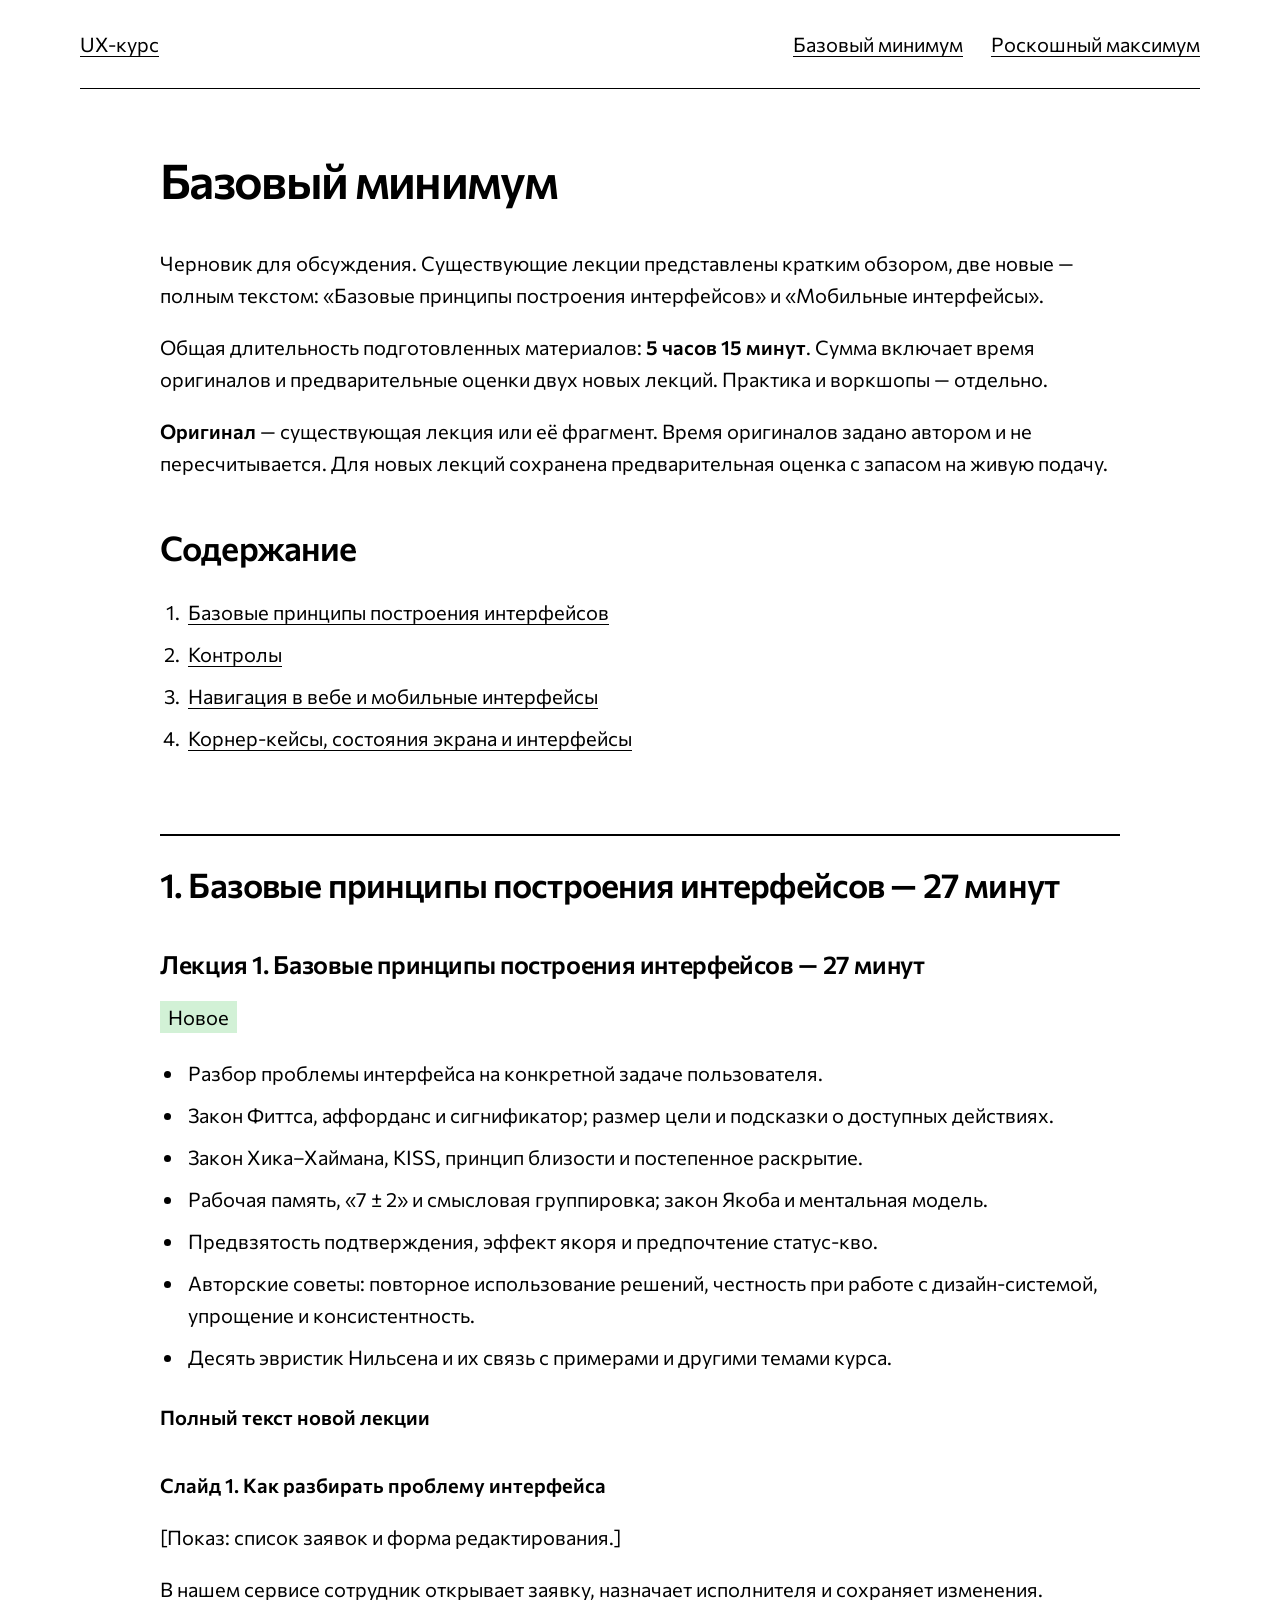
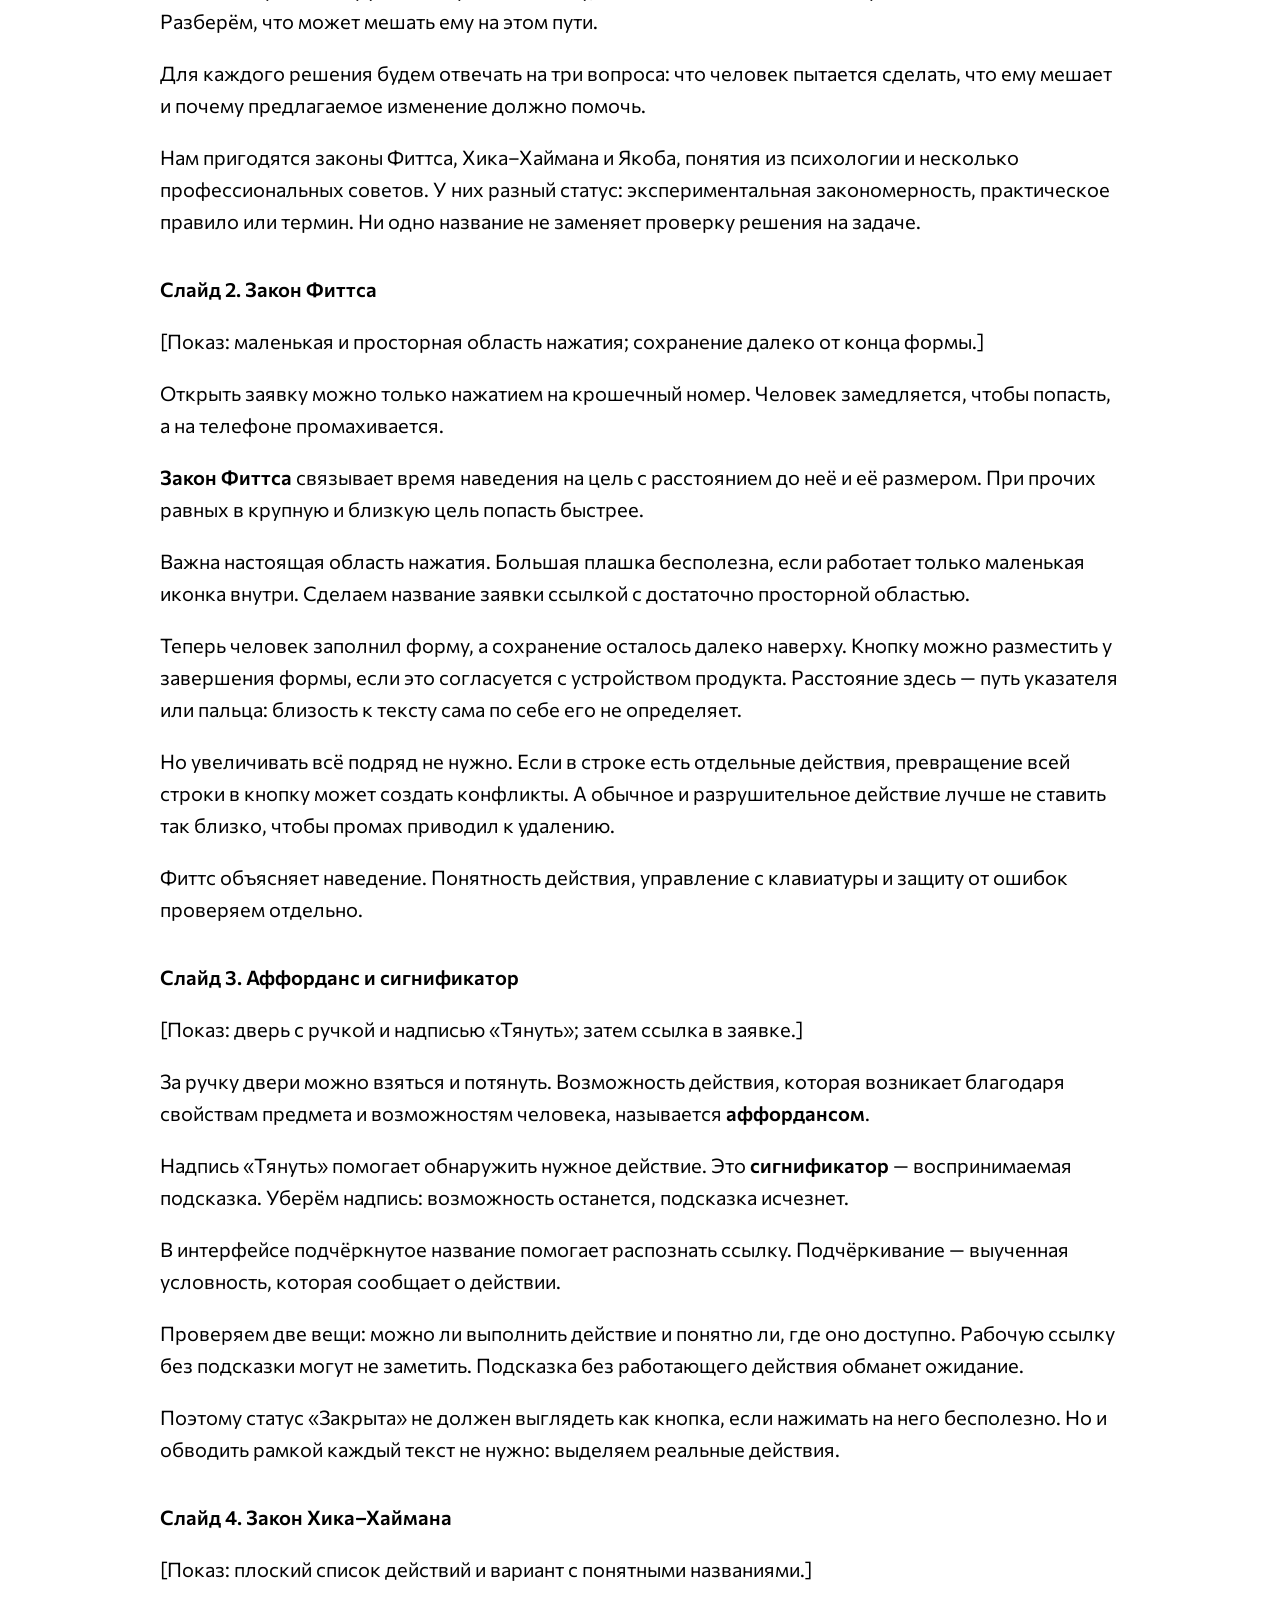
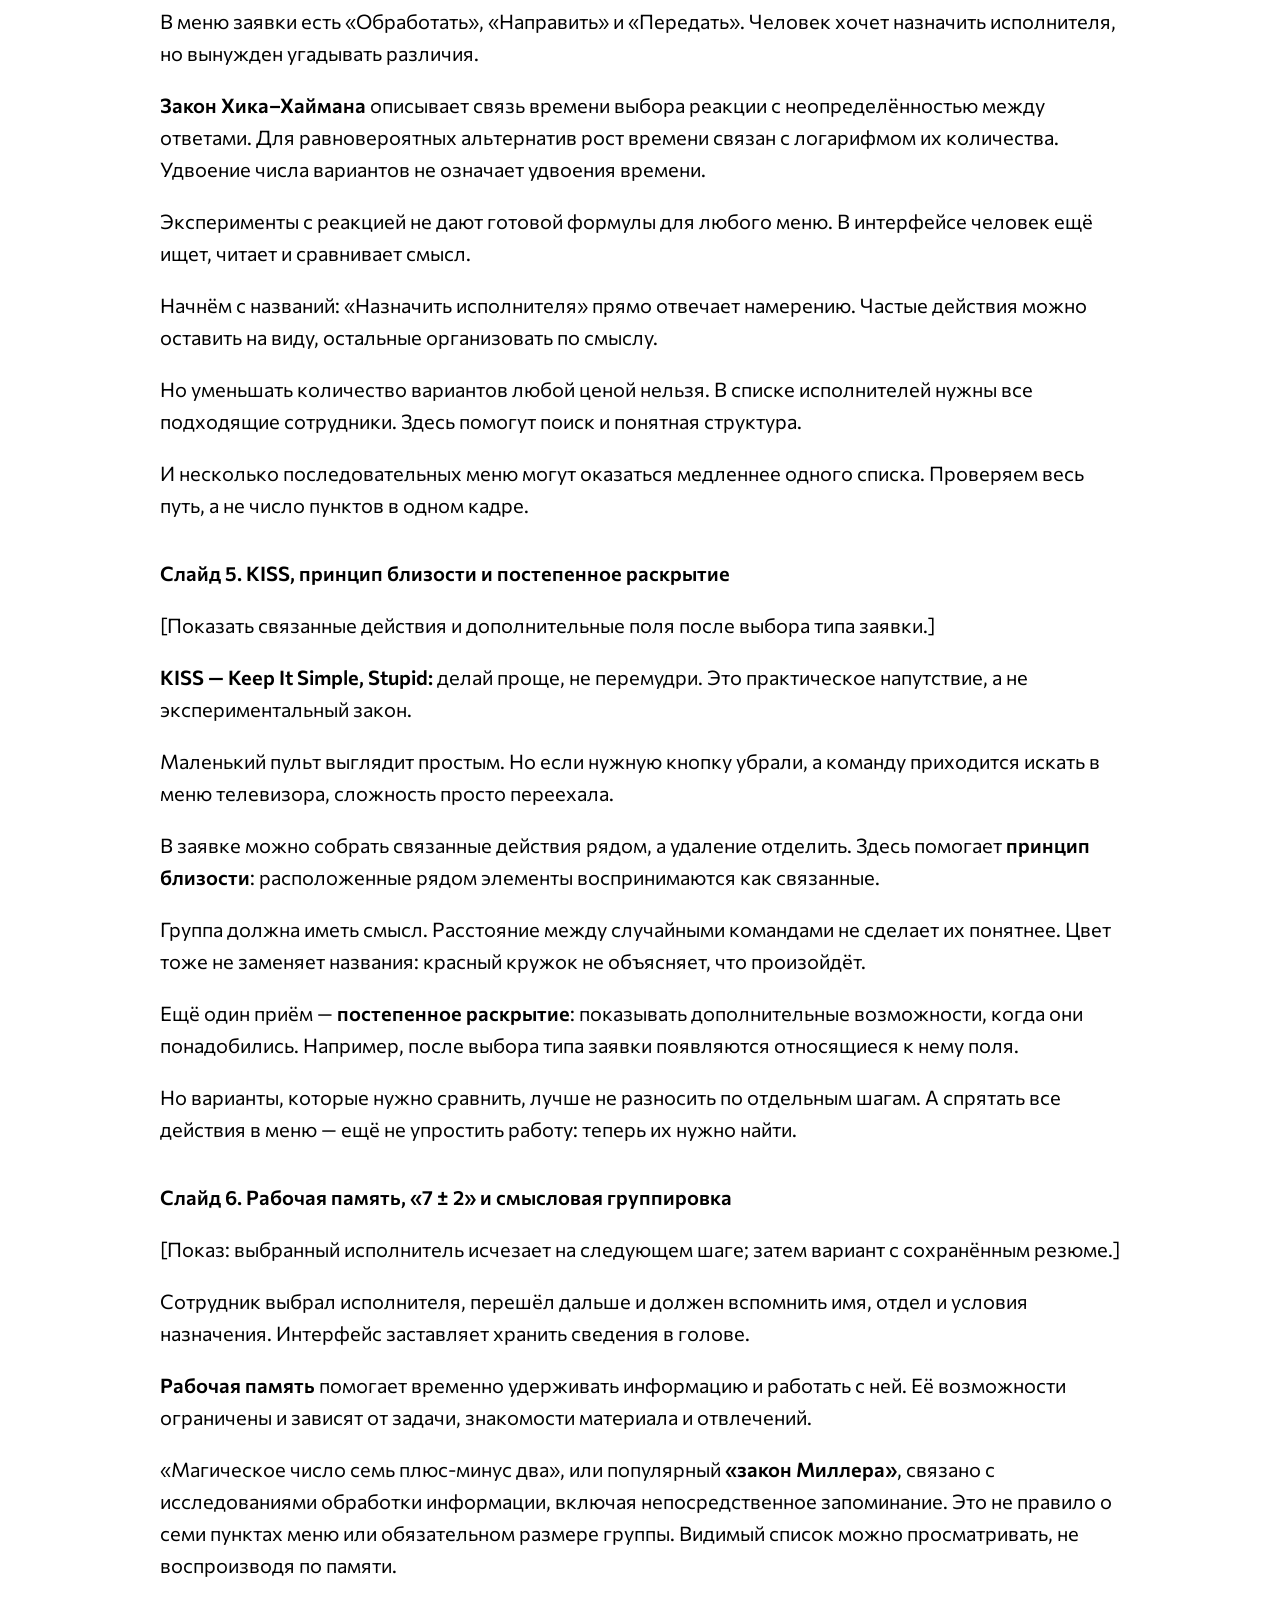
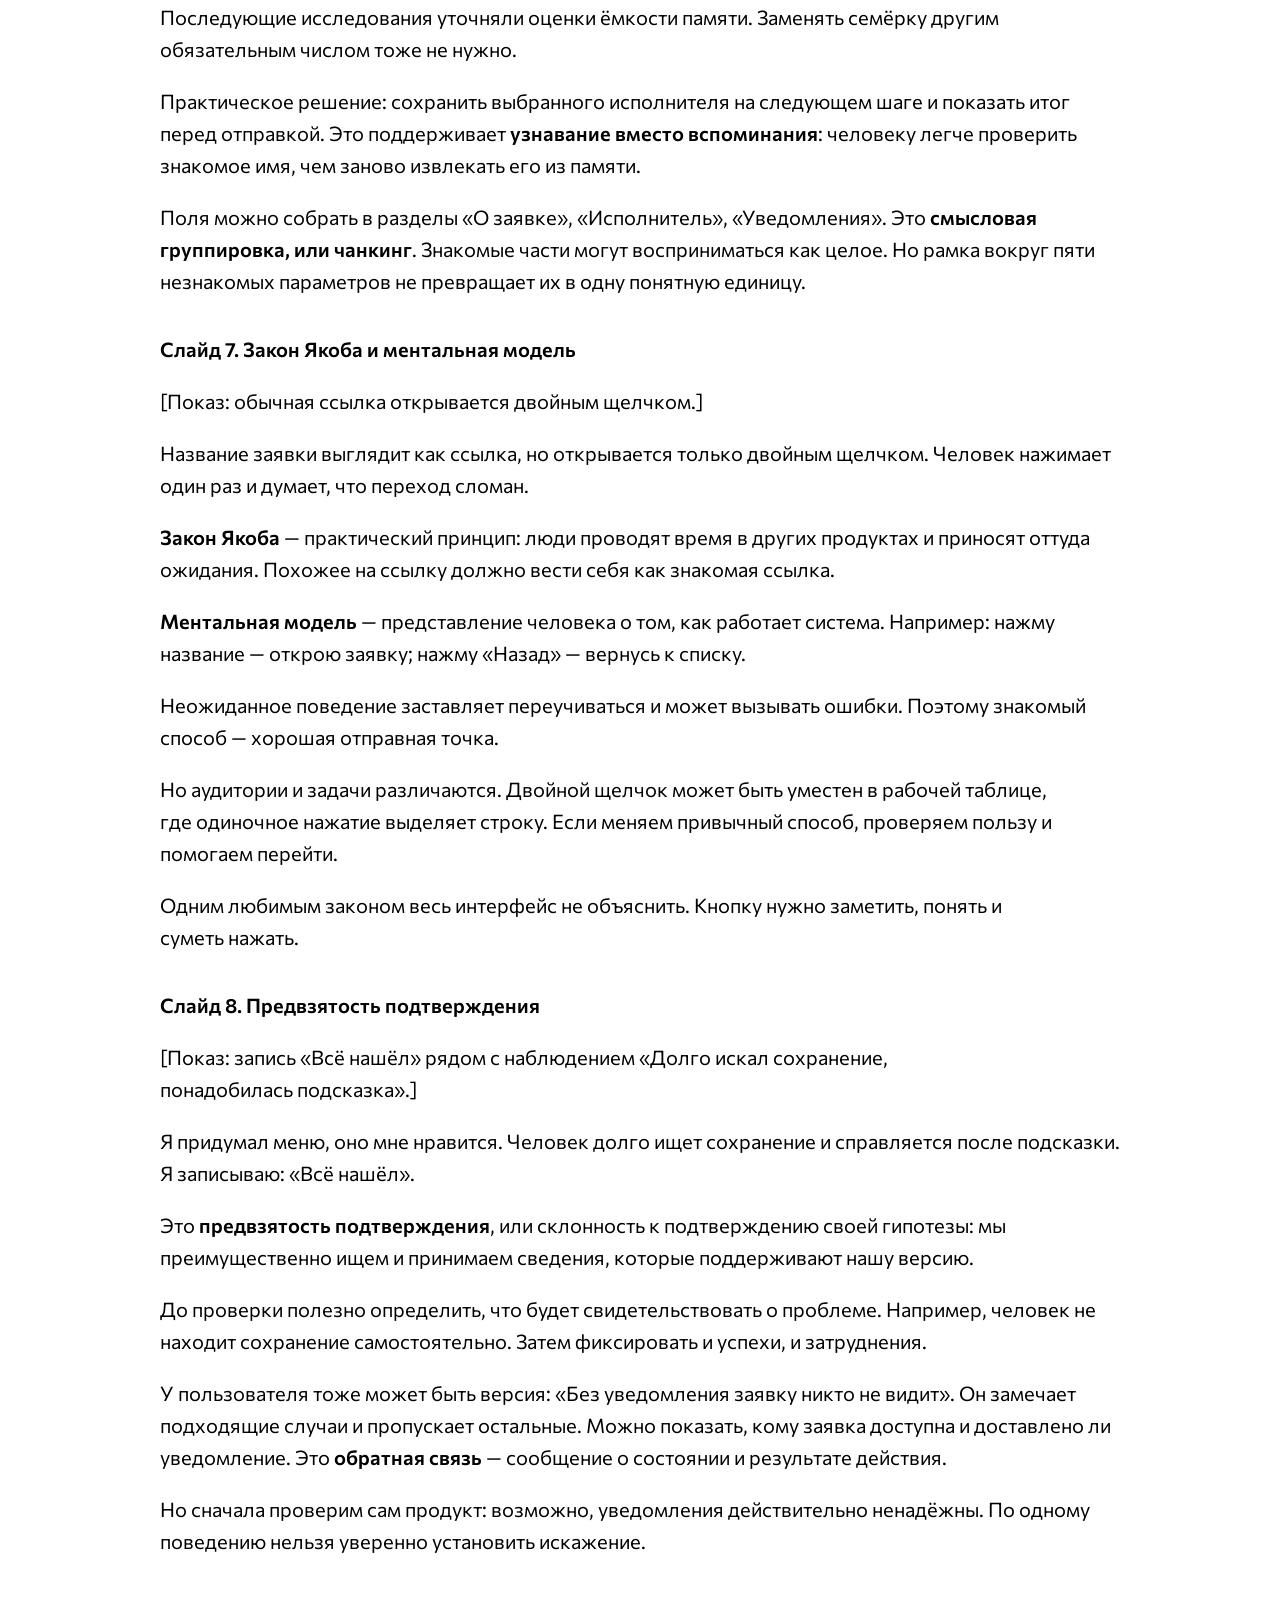
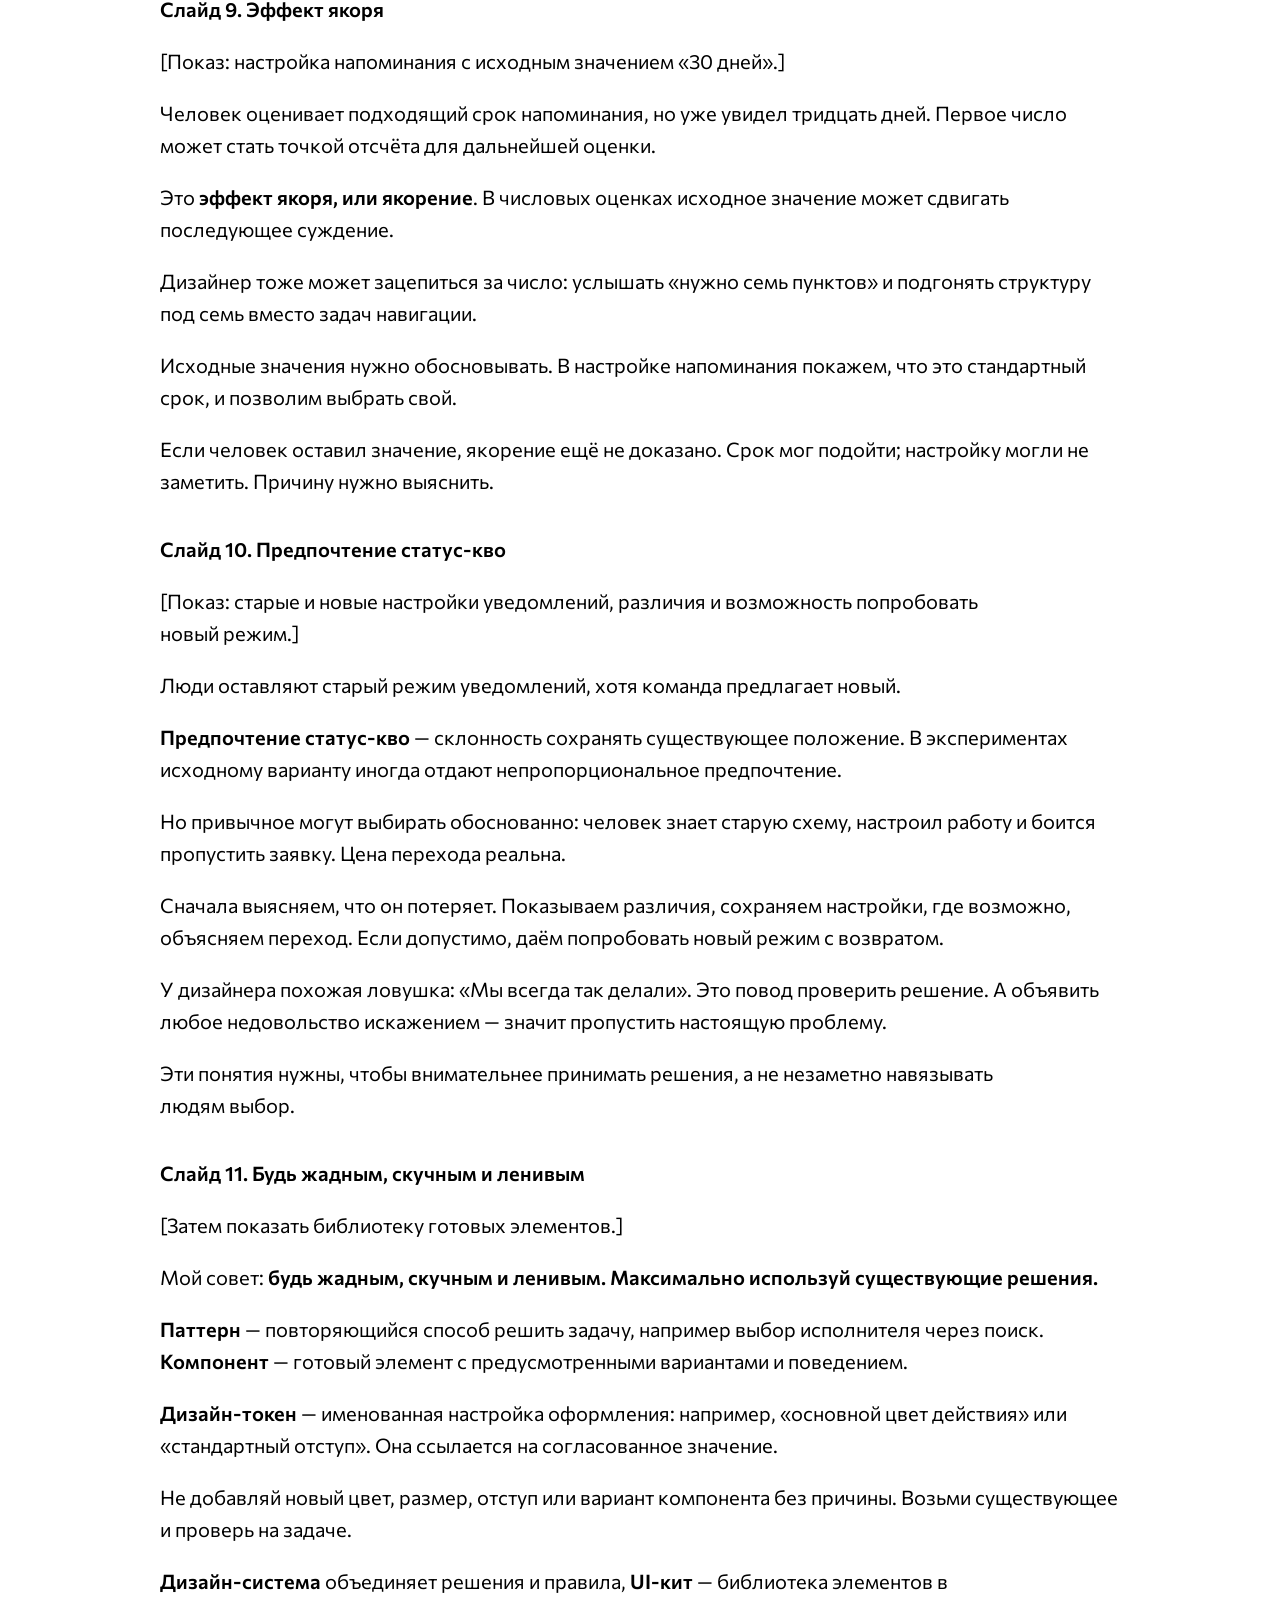
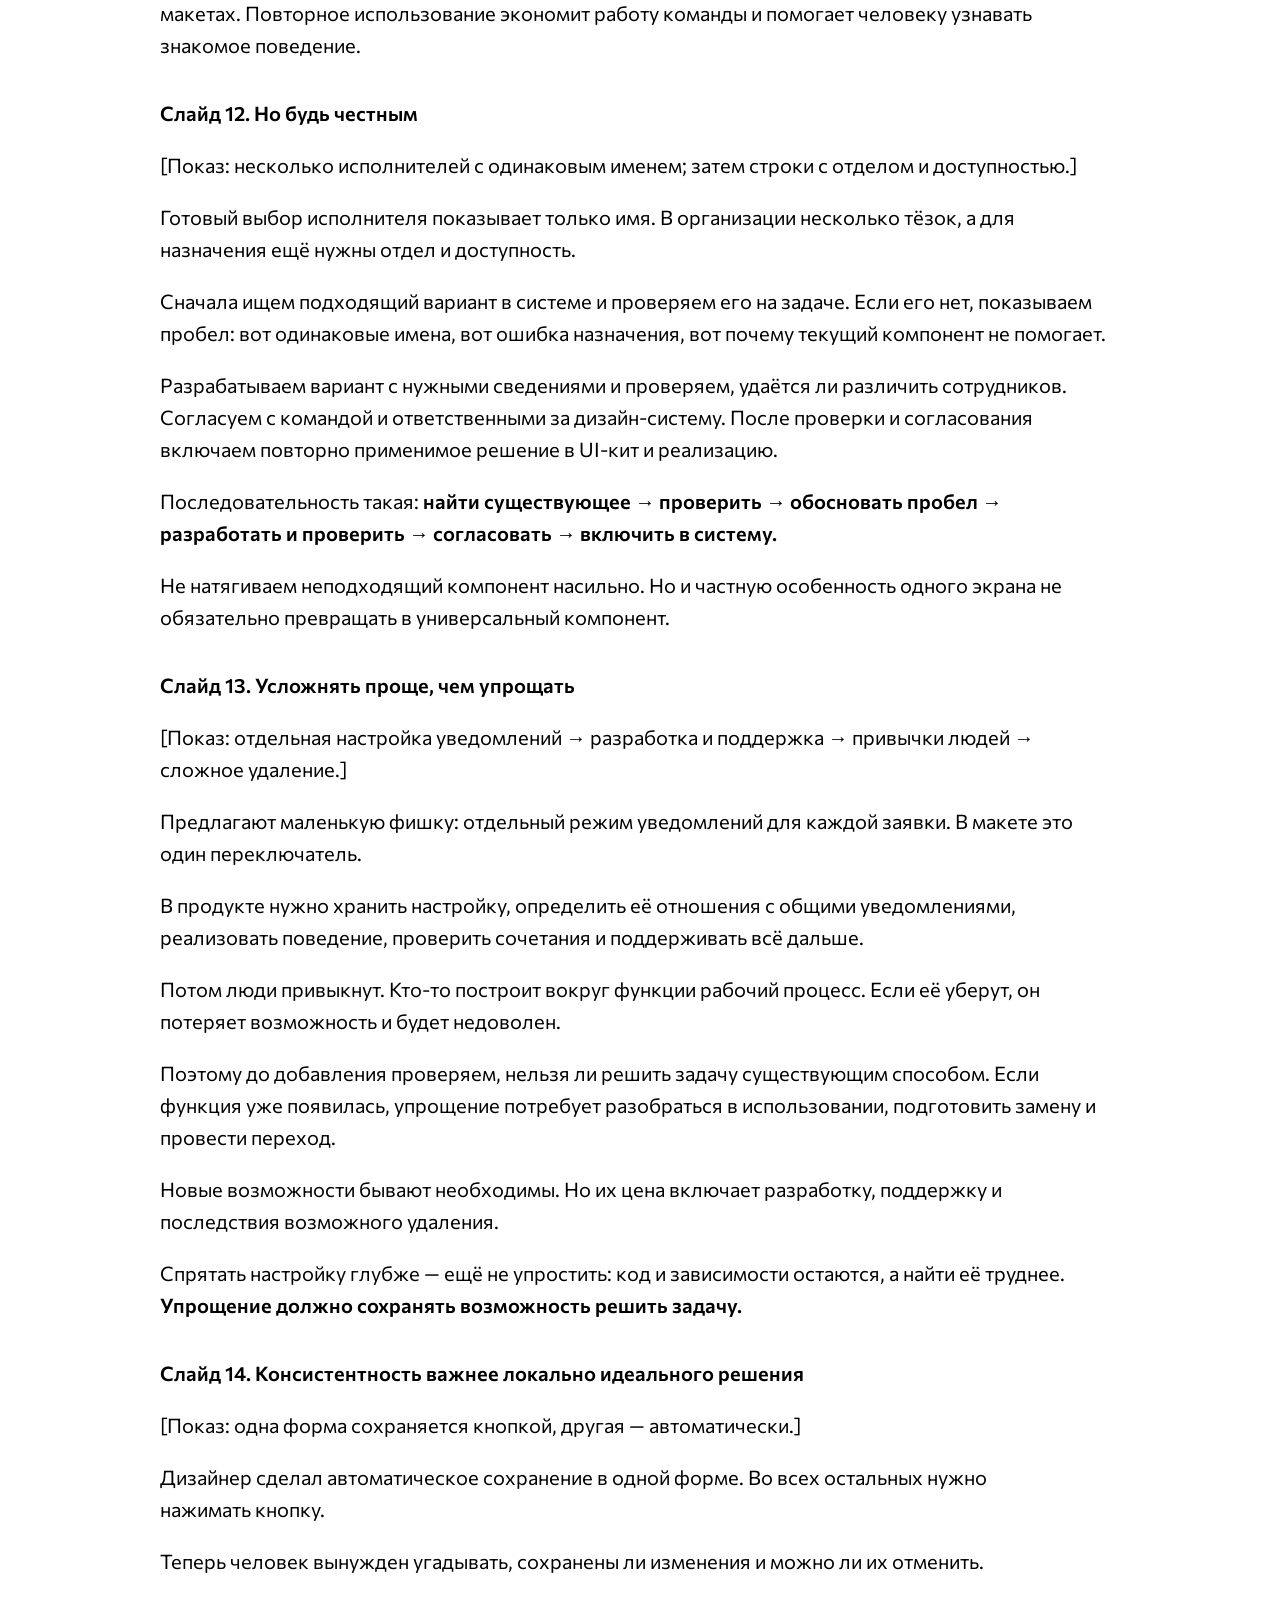
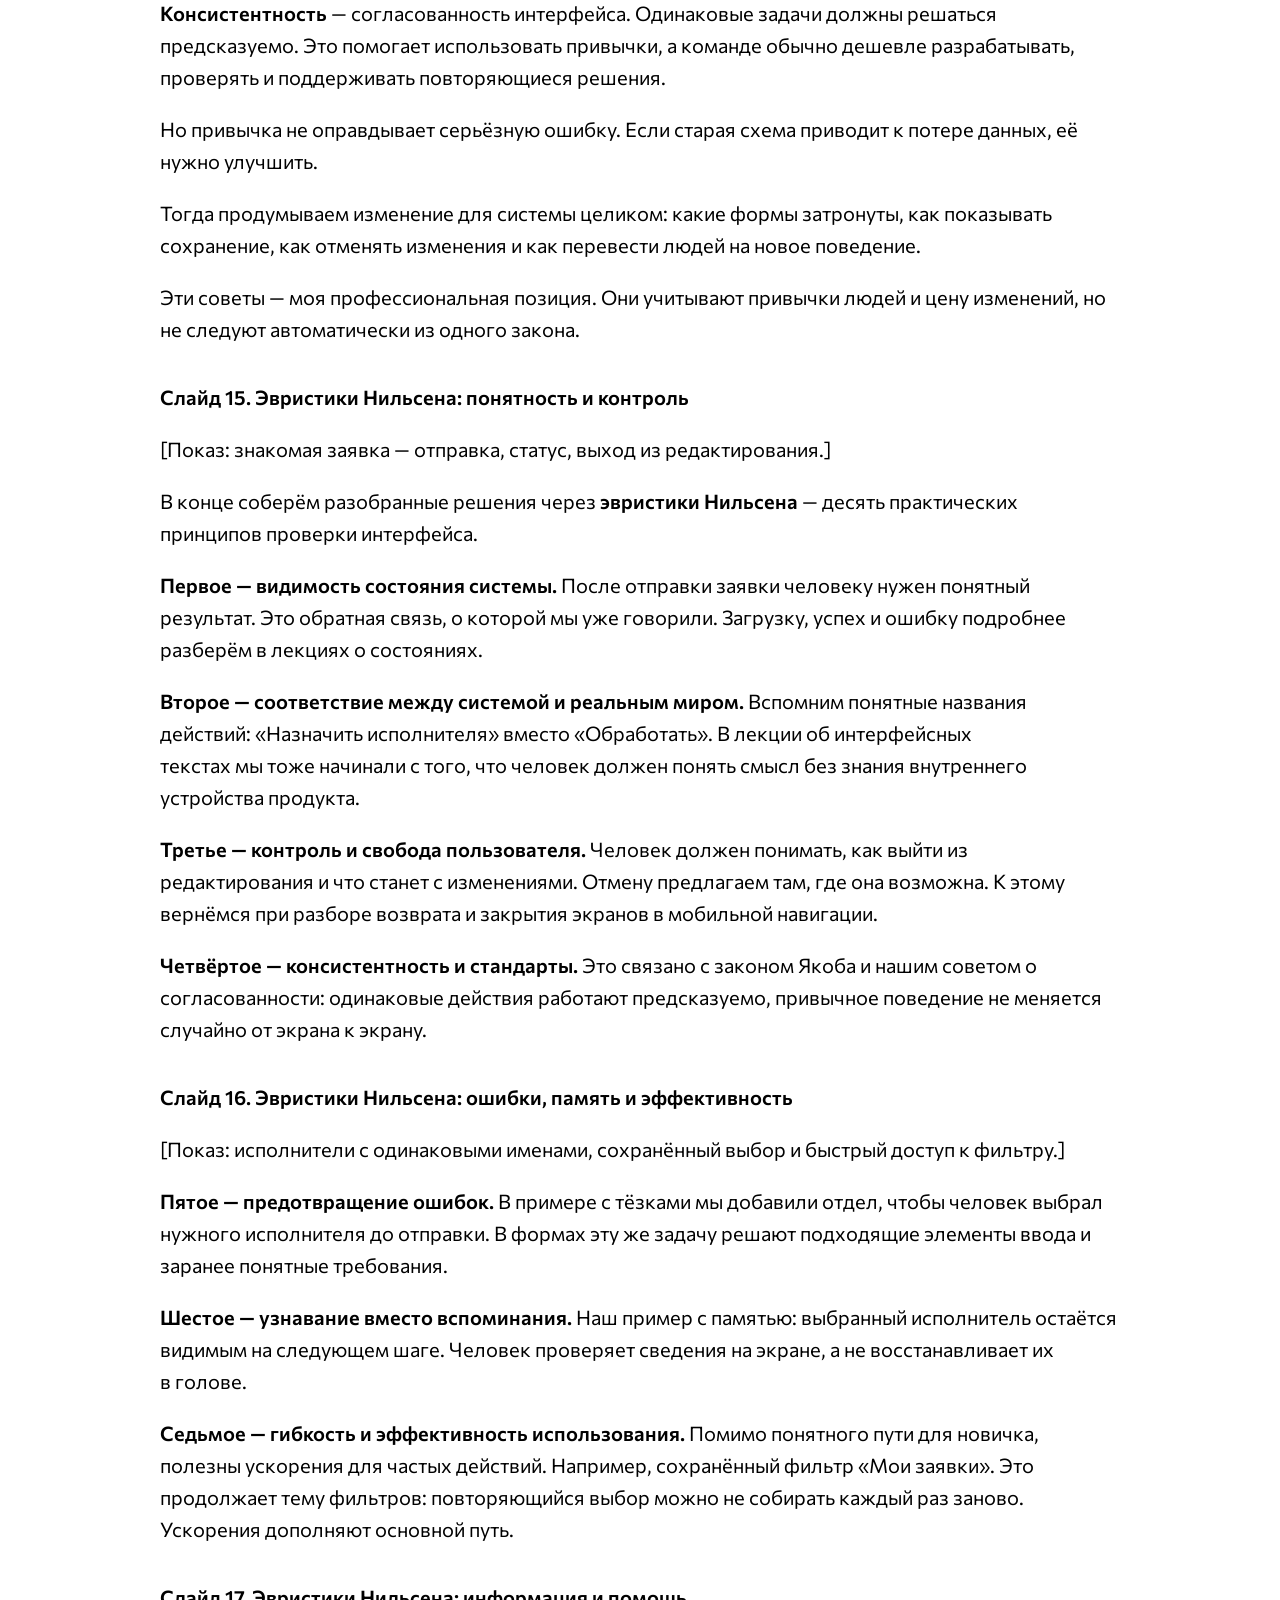
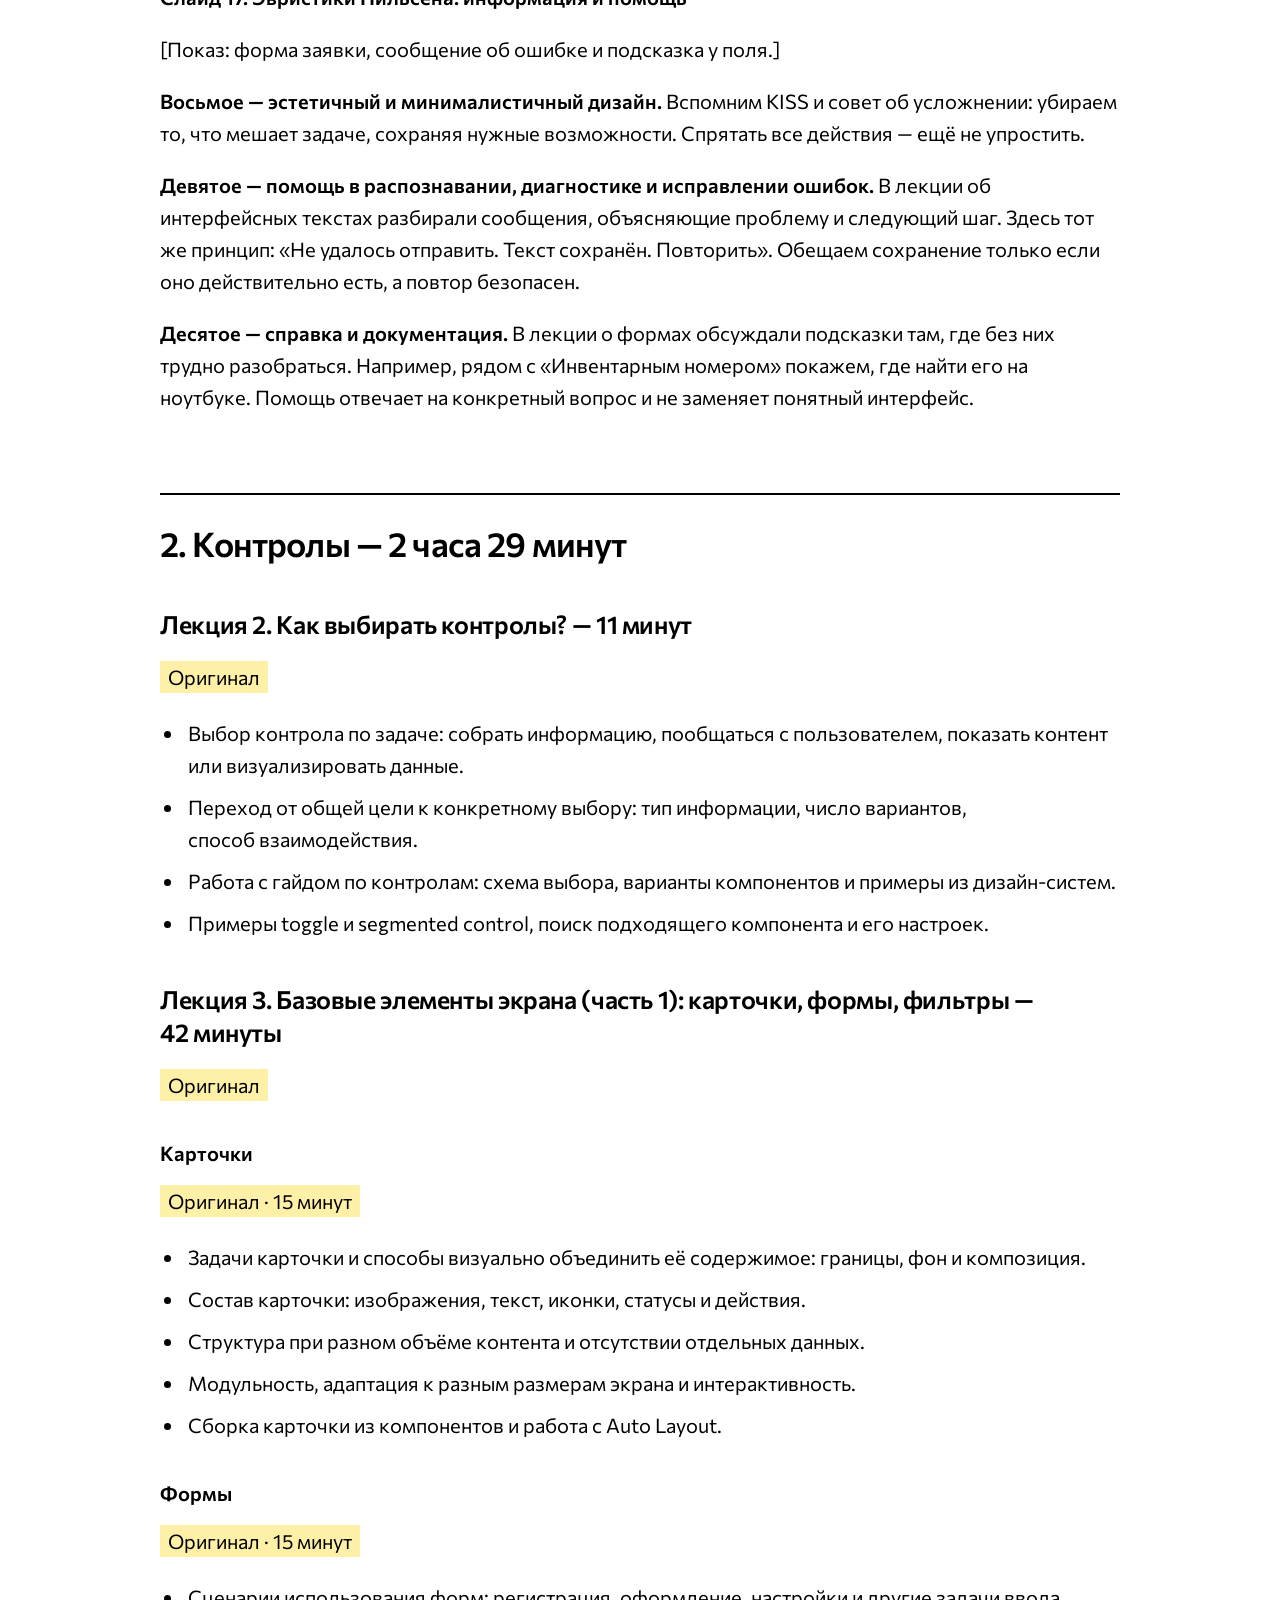
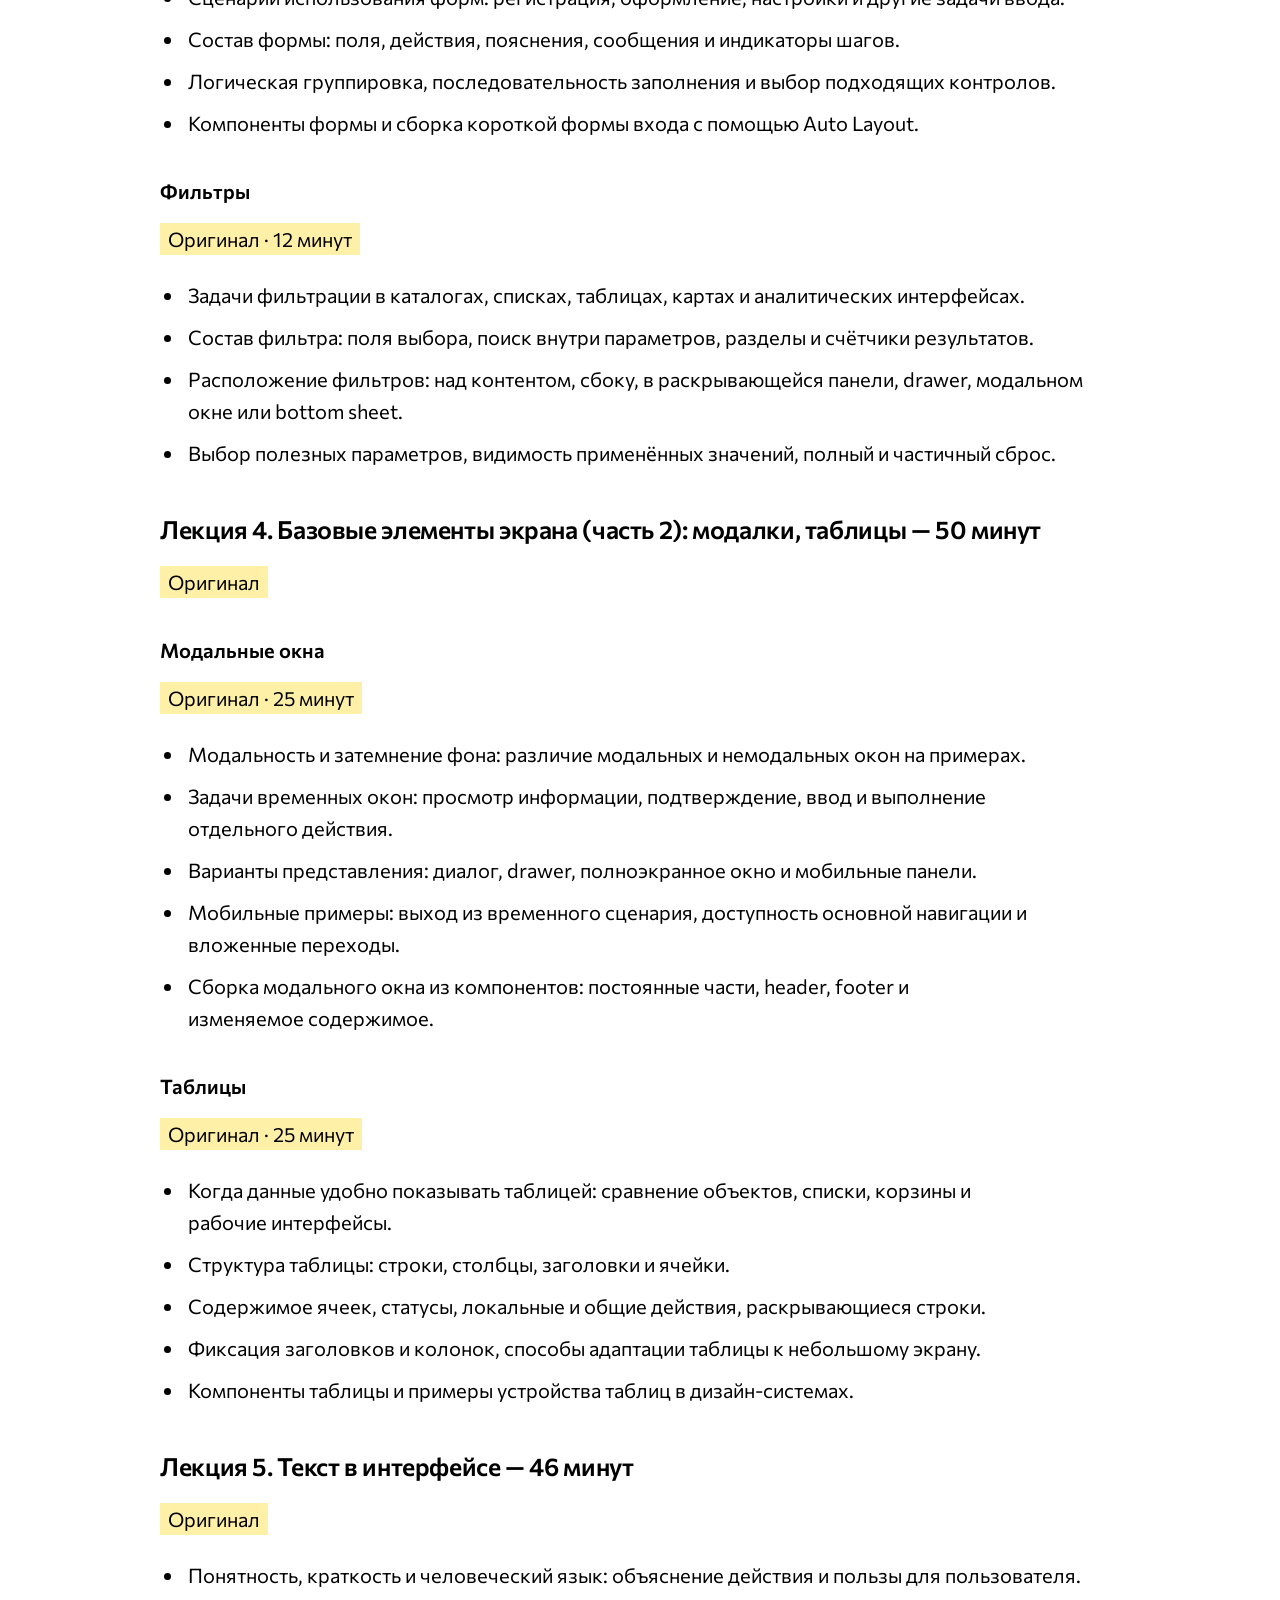
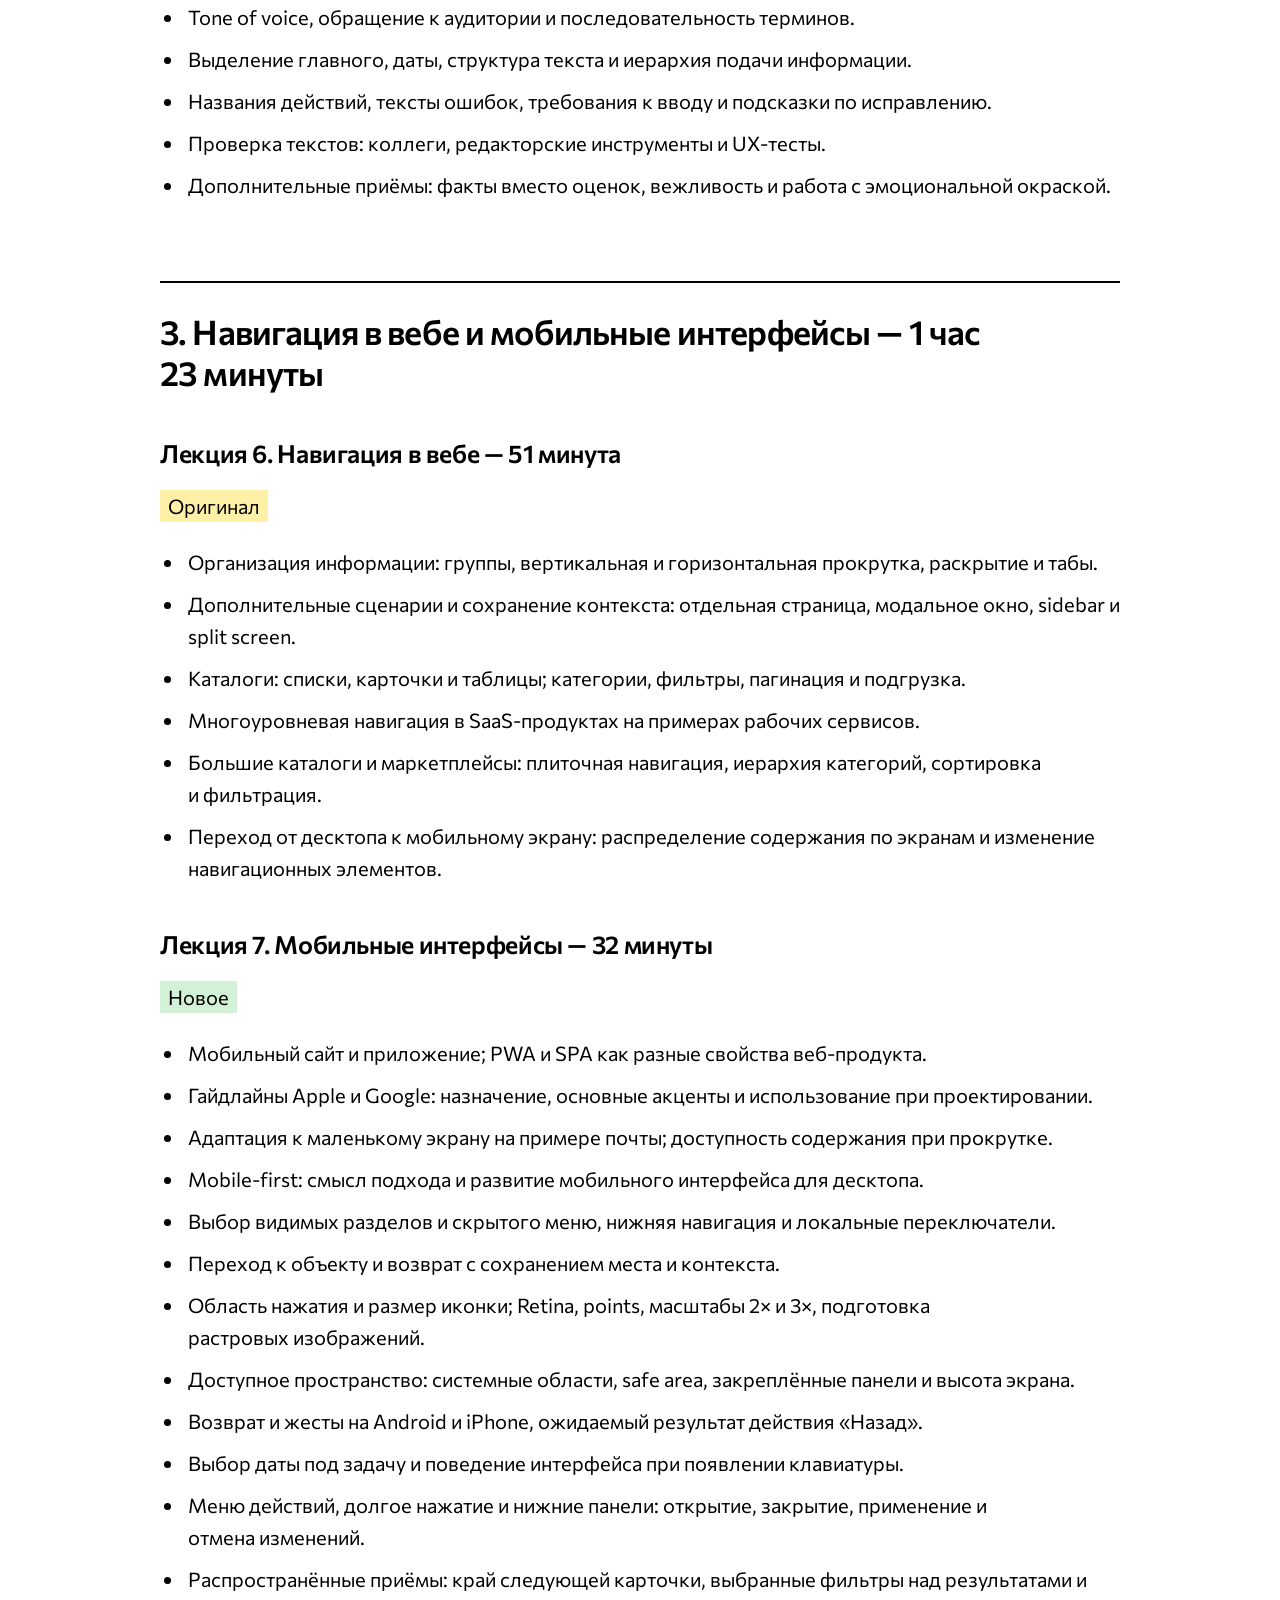
==== just-enough/index.html @ 8592aa5d "Remove back-to-top links and home page heading" ====
<!doctype html>
<html lang="ru"><head><meta charset="utf-8"><meta name="viewport" content="width=device-width, initial-scale=1">
<title>Базовый минимум · UX-курс</title><meta name="description" content="Программа UX-курса: Базовый минимум и Роскошный максимум. Темы, длительность и материалы лекций.">
<link rel="stylesheet" href="../style.css?v=4f5a985d65e9"><meta name="theme-color" content="#ffffff"></head>
<body><a class="skip" href="#main">Перейти к материалу</a>
<header><a href="../">UX-курс</a><nav aria-label="Варианты курса"><a href="../just-enough/" aria-current="page">Базовый минимум</a><a href="../royal-package/">Роскошный максимум</a></nav></header>
<main id="main"><h1>Базовый минимум</h1><article><p>Черновик для обсуждения. Существующие лекции представлены кратким обзором, две новые — полным текстом: «Базовые принципы построения интерфейсов» и «Мобильные интерфейсы».</p>
<p>Общая длительность подготовленных материалов: <strong>5 часов 15 минут</strong>. Сумма включает время оригиналов и предварительные оценки двух новых лекций. Практика и воркшопы — отдельно.</p>
<p><strong>Оригинал</strong> — существующая лекция или её фрагмент. Время оригиналов задано автором и не пересчитывается. Для новых лекций сохранена предварительная оценка с запасом на живую подачу.</p>
<h2>Содержание</h2>
<ol>
<li><a href="#block-1">Базовые принципы построения интерфейсов</a></li>
<li><a href="#block-2">Контролы</a></li>
<li><a href="#block-3">Навигация в вебе и мобильные интерфейсы</a></li>
<li><a href="#block-4">Корнер-кейсы, состояния экрана и интерфейсы</a></li>
</ol>
<p><a id="block-1"></a></p>
<h2>1. Базовые принципы построения интерфейсов — 27 минут</h2>
<h3>Лекция 1. Базовые принципы построения интерфейсов — 27 минут</h3>
<p class="badges"><span class="badge badge-new">Новое</span></p>

<ul>
<li>Разбор проблемы интерфейса на конкретной задаче пользователя.</li>
<li>Закон Фиттса, аффорданс и сигнификатор; размер цели и подсказки о доступных действиях.</li>
<li>Закон Хика–Хаймана, KISS, принцип близости и постепенное раскрытие.</li>
<li>Рабочая память, «7 ± 2» и смысловая группировка; закон Якоба и ментальная модель.</li>
<li>Предвзятость подтверждения, эффект якоря и предпочтение статус-кво.</li>
<li>Авторские советы: повторное использование решений, честность при работе с дизайн-системой, упрощение и консистентность.</li>
<li>Десять эвристик Нильсена и их связь с примерами и другими темами курса.</li>
</ul>
<p><strong>Полный текст новой лекции</strong></p>
<h4>Слайд 1. Как разбирать проблему интерфейса</h4>
<p>[Показ: список заявок и форма редактирования.]</p>
<p>В нашем сервисе сотрудник открывает заявку, назначает исполнителя и сохраняет изменения. Разберём, что может мешать ему на этом пути.</p>
<p>Для каждого решения будем отвечать на три вопроса: что человек пытается сделать, что ему мешает и почему предлагаемое изменение должно помочь.</p>
<p>Нам пригодятся законы Фиттса, Хика–Хаймана и Якоба, понятия из психологии и несколько профессиональных советов. У них разный статус: экспериментальная закономерность, практическое правило или термин. Ни одно название не заменяет проверку решения на задаче.</p>
<h4>Слайд 2. Закон Фиттса</h4>
<p>[Показ: маленькая и просторная область нажатия; сохранение далеко от конца формы.]</p>
<p>Открыть заявку можно только нажатием на крошечный номер. Человек замедляется, чтобы попасть, а на телефоне промахивается.</p>
<p><strong>Закон Фиттса</strong> связывает время наведения на цель с расстоянием до неё и её размером. При прочих равных в крупную и близкую цель попасть быстрее.</p>
<p>Важна настоящая область нажатия. Большая плашка бесполезна, если работает только маленькая иконка внутри. Сделаем название заявки ссылкой с достаточно просторной областью.</p>
<p>Теперь человек заполнил форму, а сохранение осталось далеко наверху. Кнопку можно разместить у завершения формы, если это согласуется с устройством продукта. Расстояние здесь — путь указателя или пальца: близость к тексту сама по себе его не определяет.</p>
<p>Но увеличивать всё подряд не нужно. Если в строке есть отдельные действия, превращение всей строки в кнопку может создать конфликты. А обычное и разрушительное действие лучше не ставить так близко, чтобы промах приводил к удалению.</p>
<p>Фиттс объясняет наведение. Понятность действия, управление с клавиатуры и защиту от ошибок проверяем отдельно.</p>
<h4>Слайд 3. Аффорданс и сигнификатор</h4>
<p>[Показ: дверь с ручкой и надписью «Тянуть»; затем ссылка в заявке.]</p>
<p>За ручку двери можно взяться и потянуть. Возможность действия, которая возникает благодаря свойствам предмета и возможностям человека, называется <strong>аффордансом</strong>.</p>
<p>Надпись «Тянуть» помогает обнаружить нужное действие. Это <strong>сигнификатор</strong> — воспринимаемая подсказка. Уберём надпись: возможность останется, подсказка исчезнет.</p>
<p>В интерфейсе подчёркнутое название помогает распознать ссылку. Подчёркивание — выученная условность, которая сообщает о действии.</p>
<p>Проверяем две вещи: можно ли выполнить действие и понятно ли, где оно доступно. Рабочую ссылку без подсказки могут не заметить. Подсказка без работающего действия обманет ожидание.</p>
<p>Поэтому статус «Закрыта» не должен выглядеть как кнопка, если нажимать на него бесполезно. Но и обводить рамкой каждый текст не нужно: выделяем реальные действия.</p>
<h4>Слайд 4. Закон Хика–Хаймана</h4>
<p>[Показ: плоский список действий и вариант с понятными названиями.]</p>
<p>В меню заявки есть «Обработать», «Направить» и «Передать». Человек хочет назначить исполнителя, но вынужден угадывать различия.</p>
<p><strong>Закон Хика–Хаймана</strong> описывает связь времени выбора реакции с неопределённостью между ответами. Для равновероятных альтернатив рост времени связан с логарифмом их количества. Удвоение числа вариантов не означает удвоения времени.</p>
<p>Эксперименты с реакцией не дают готовой формулы для любого меню. В интерфейсе человек ещё ищет, читает и сравнивает смысл.</p>
<p>Начнём с названий: «Назначить исполнителя» прямо отвечает намерению. Частые действия можно оставить на виду, остальные организовать по смыслу.</p>
<p>Но уменьшать количество вариантов любой ценой нельзя. В списке исполнителей нужны все подходящие сотрудники. Здесь помогут поиск и понятная структура.</p>
<p>И несколько последовательных меню могут оказаться медленнее одного списка. Проверяем весь путь, а не число пунктов в одном кадре.</p>
<h4>Слайд 5. KISS, принцип близости и постепенное раскрытие</h4>
<p>[Показать связанные действия и дополнительные поля после выбора типа заявки.]</p>
<p><strong>KISS — Keep It Simple, Stupid:</strong> делай проще, не перемудри. Это практическое напутствие, а не экспериментальный закон.</p>
<p>Маленький пульт выглядит простым. Но если нужную кнопку убрали, а команду приходится искать в меню телевизора, сложность просто переехала.</p>
<p>В заявке можно собрать связанные действия рядом, а удаление отделить. Здесь помогает <strong>принцип близости</strong>: расположенные рядом элементы воспринимаются как связанные.</p>
<p>Группа должна иметь смысл. Расстояние между случайными командами не сделает их понятнее. Цвет тоже не заменяет названия: красный кружок не объясняет, что произойдёт.</p>
<p>Ещё один приём — <strong>постепенное раскрытие</strong>: показывать дополнительные возможности, когда они понадобились. Например, после выбора типа заявки появляются относящиеся к нему поля.</p>
<p>Но варианты, которые нужно сравнить, лучше не разносить по отдельным шагам. А спрятать все действия в меню — ещё не упростить работу: теперь их нужно найти.</p>
<h4>Слайд 6. Рабочая память, «7 ± 2» и смысловая группировка</h4>
<p>[Показ: выбранный исполнитель исчезает на следующем шаге; затем вариант с сохранённым резюме.]</p>
<p>Сотрудник выбрал исполнителя, перешёл дальше и должен вспомнить имя, отдел и условия назначения. Интерфейс заставляет хранить сведения в голове.</p>
<p><strong>Рабочая память</strong> помогает временно удерживать информацию и работать с ней. Её возможности ограничены и зависят от задачи, знакомости материала и отвлечений.</p>
<p>«Магическое число семь плюс-минус два», или популярный <strong>«закон Миллера»</strong>, связано с исследованиями обработки информации, включая непосредственное запоминание. Это не правило о семи пунктах меню или обязательном размере группы. Видимый список можно просматривать, не воспроизводя по памяти.</p>
<p>Последующие исследования уточняли оценки ёмкости памяти. Заменять семёрку другим обязательным числом тоже не нужно.</p>
<p>Практическое решение: сохранить выбранного исполнителя на следующем шаге и показать итог перед отправкой. Это поддерживает <strong>узнавание вместо вспоминания</strong>: человеку легче проверить знакомое имя, чем заново извлекать его из памяти.</p>
<p>Поля можно собрать в разделы «О заявке», «Исполнитель», «Уведомления». Это <strong>смысловая группировка, или чанкинг</strong>. Знакомые части могут восприниматься как целое. Но рамка вокруг пяти незнакомых параметров не превращает их в одну понятную единицу.</p>
<h4>Слайд 7. Закон Якоба и ментальная модель</h4>
<p>[Показ: обычная ссылка открывается двойным щелчком.]</p>
<p>Название заявки выглядит как ссылка, но открывается только двойным щелчком. Человек нажимает один раз и думает, что переход сломан.</p>
<p><strong>Закон Якоба</strong> — практический принцип: люди проводят время в других продуктах и приносят оттуда ожидания. Похожее на ссылку должно вести себя как знакомая ссылка.</p>
<p><strong>Ментальная модель</strong> — представление человека о том, как работает система. Например: нажму название — открою заявку; нажму «Назад» — вернусь к списку.</p>
<p>Неожиданное поведение заставляет переучиваться и может вызывать ошибки. Поэтому знакомый способ — хорошая отправная точка.</p>
<p>Но аудитории и задачи различаются. Двойной щелчок может быть уместен в рабочей таблице, где одиночное нажатие выделяет строку. Если меняем привычный способ, проверяем пользу и помогаем перейти.</p>
<p>Одним любимым законом весь интерфейс не объяснить. Кнопку нужно заметить, понять и суметь нажать.</p>
<h4>Слайд 8. Предвзятость подтверждения</h4>
<p>[Показ: запись «Всё нашёл» рядом с наблюдением «Долго искал сохранение, понадобилась подсказка».]</p>
<p>Я придумал меню, оно мне нравится. Человек долго ищет сохранение и справляется после подсказки. Я записываю: «Всё нашёл».</p>
<p>Это <strong>предвзятость подтверждения</strong>, или склонность к подтверждению своей гипотезы: мы преимущественно ищем и принимаем сведения, которые поддерживают нашу версию.</p>
<p>До проверки полезно определить, что будет свидетельствовать о проблеме. Например, человек не находит сохранение самостоятельно. Затем фиксировать и успехи, и затруднения.</p>
<p>У пользователя тоже может быть версия: «Без уведомления заявку никто не видит». Он замечает подходящие случаи и пропускает остальные. Можно показать, кому заявка доступна и доставлено ли уведомление. Это <strong>обратная связь</strong> — сообщение о состоянии и результате действия.</p>
<p>Но сначала проверим сам продукт: возможно, уведомления действительно ненадёжны. По одному поведению нельзя уверенно установить искажение.</p>
<h4>Слайд 9. Эффект якоря</h4>
<p>[Показ: настройка напоминания с исходным значением «30 дней».]</p>
<p>Человек оценивает подходящий срок напоминания, но уже увидел тридцать дней. Первое число может стать точкой отсчёта для дальнейшей оценки.</p>
<p>Это <strong>эффект якоря, или якорение</strong>. В числовых оценках исходное значение может сдвигать последующее суждение.</p>
<p>Дизайнер тоже может зацепиться за число: услышать «нужно семь пунктов» и подгонять структуру под семь вместо задач навигации.</p>
<p>Исходные значения нужно обосновывать. В настройке напоминания покажем, что это стандартный срок, и позволим выбрать свой.</p>
<p>Если человек оставил значение, якорение ещё не доказано. Срок мог подойти; настройку могли не заметить. Причину нужно выяснить.</p>
<h4>Слайд 10. Предпочтение статус-кво</h4>
<p>[Показ: старые и новые настройки уведомлений, различия и возможность попробовать новый режим.]</p>
<p>Люди оставляют старый режим уведомлений, хотя команда предлагает новый.</p>
<p><strong>Предпочтение статус-кво</strong> — склонность сохранять существующее положение. В экспериментах исходному варианту иногда отдают непропорциональное предпочтение.</p>
<p>Но привычное могут выбирать обоснованно: человек знает старую схему, настроил работу и боится пропустить заявку. Цена перехода реальна.</p>
<p>Сначала выясняем, что он потеряет. Показываем различия, сохраняем настройки, где возможно, объясняем переход. Если допустимо, даём попробовать новый режим с возвратом.</p>
<p>У дизайнера похожая ловушка: «Мы всегда так делали». Это повод проверить решение. А объявить любое недовольство искажением — значит пропустить настоящую проблему.</p>
<p>Эти понятия нужны, чтобы внимательнее принимать решения, а не незаметно навязывать людям выбор.</p>
<h4>Слайд 11. Будь жадным, скучным и ленивым</h4>
<p>[Затем показать библиотеку готовых элементов.]</p>
<p>Мой совет: <strong>будь жадным, скучным и ленивым. Максимально используй существующие решения.</strong></p>
<p><strong>Паттерн</strong> — повторяющийся способ решить задачу, например выбор исполнителя через поиск. <strong>Компонент</strong> — готовый элемент с предусмотренными вариантами и поведением.</p>
<p><strong>Дизайн-токен</strong> — именованная настройка оформления: например, «основной цвет действия» или «стандартный отступ». Она ссылается на согласованное значение.</p>
<p>Не добавляй новый цвет, размер, отступ или вариант компонента без причины. Возьми существующее и проверь на задаче.</p>
<p><strong>Дизайн-система</strong> объединяет решения и правила, <strong>UI-кит</strong> — библиотека элементов в макетах. Повторное использование экономит работу команды и помогает человеку узнавать знакомое поведение.</p>
<h4>Слайд 12. Но будь честным</h4>
<p>[Показ: несколько исполнителей с одинаковым именем; затем строки с отделом и доступностью.]</p>
<p>Готовый выбор исполнителя показывает только имя. В организации несколько тёзок, а для назначения ещё нужны отдел и доступность.</p>
<p>Сначала ищем подходящий вариант в системе и проверяем его на задаче. Если его нет, показываем пробел: вот одинаковые имена, вот ошибка назначения, вот почему текущий компонент не помогает.</p>
<p>Разрабатываем вариант с нужными сведениями и проверяем, удаётся ли различить сотрудников. Согласуем с командой и ответственными за дизайн-систему. После проверки и согласования включаем повторно применимое решение в UI-кит и реализацию.</p>
<p>Последовательность такая: <strong>найти существующее → проверить → обосновать пробел → разработать и проверить → согласовать → включить в систему.</strong></p>
<p>Не натягиваем неподходящий компонент насильно. Но и частную особенность одного экрана не обязательно превращать в универсальный компонент.</p>
<h4>Слайд 13. Усложнять проще, чем упрощать</h4>
<p>[Показ: отдельная настройка уведомлений → разработка и поддержка → привычки людей → сложное удаление.]</p>
<p>Предлагают маленькую фишку: отдельный режим уведомлений для каждой заявки. В макете это один переключатель.</p>
<p>В продукте нужно хранить настройку, определить её отношения с общими уведомлениями, реализовать поведение, проверить сочетания и поддерживать всё дальше.</p>
<p>Потом люди привыкнут. Кто-то построит вокруг функции рабочий процесс. Если её уберут, он потеряет возможность и будет недоволен.</p>
<p>Поэтому до добавления проверяем, нельзя ли решить задачу существующим способом. Если функция уже появилась, упрощение потребует разобраться в использовании, подготовить замену и провести переход.</p>
<p>Новые возможности бывают необходимы. Но их цена включает разработку, поддержку и последствия возможного удаления.</p>
<p>Спрятать настройку глубже — ещё не упростить: код и зависимости остаются, а найти её труднее. <strong>Упрощение должно сохранять возможность решить задачу.</strong></p>
<h4>Слайд 14. Консистентность важнее локально идеального решения</h4>
<p>[Показ: одна форма сохраняется кнопкой, другая — автоматически.]</p>
<p>Дизайнер сделал автоматическое сохранение в одной форме. Во всех остальных нужно нажимать кнопку.</p>
<p>Теперь человек вынужден угадывать, сохранены ли изменения и можно ли их отменить.</p>
<p><strong>Консистентность</strong> — согласованность интерфейса. Одинаковые задачи должны решаться предсказуемо. Это помогает использовать привычки, а команде обычно дешевле разрабатывать, проверять и поддерживать повторяющиеся решения.</p>
<p>Но привычка не оправдывает серьёзную ошибку. Если старая схема приводит к потере данных, её нужно улучшить.</p>
<p>Тогда продумываем изменение для системы целиком: какие формы затронуты, как показывать сохранение, как отменять изменения и как перевести людей на новое поведение.</p>
<p>Эти советы — моя профессиональная позиция. Они учитывают привычки людей и цену изменений, но не следуют автоматически из одного закона.</p>
<h4>Слайд 15. Эвристики Нильсена: понятность и контроль</h4>
<p>[Показ: знакомая заявка — отправка, статус, выход из редактирования.]</p>
<p>В конце соберём разобранные решения через <strong>эвристики Нильсена</strong> — десять практических принципов проверки интерфейса.</p>
<p><strong>Первое — видимость состояния системы.</strong> После отправки заявки человеку нужен понятный результат. Это обратная связь, о которой мы уже говорили. Загрузку, успех и ошибку подробнее разберём в лекциях о состояниях.</p>
<p><strong>Второе — соответствие между системой и реальным миром.</strong> Вспомним понятные названия действий: «Назначить исполнителя» вместо «Обработать». В лекции об интерфейсных текстах мы тоже начинали с того, что человек должен понять смысл без знания внутреннего устройства продукта.</p>
<p><strong>Третье — контроль и свобода пользователя.</strong> Человек должен понимать, как выйти из редактирования и что станет с изменениями. Отмену предлагаем там, где она возможна. К этому вернёмся при разборе возврата и закрытия экранов в мобильной навигации.</p>
<p><strong>Четвёртое — консистентность и стандарты.</strong> Это связано с законом Якоба и нашим советом о согласованности: одинаковые действия работают предсказуемо, привычное поведение не меняется случайно от экрана к экрану.</p>
<h4>Слайд 16. Эвристики Нильсена: ошибки, память и эффективность</h4>
<p>[Показ: исполнители с одинаковыми именами, сохранённый выбор и быстрый доступ к фильтру.]</p>
<p><strong>Пятое — предотвращение ошибок.</strong> В примере с тёзками мы добавили отдел, чтобы человек выбрал нужного исполнителя до отправки. В формах эту же задачу решают подходящие элементы ввода и заранее понятные требования.</p>
<p><strong>Шестое — узнавание вместо вспоминания.</strong> Наш пример с памятью: выбранный исполнитель остаётся видимым на следующем шаге. Человек проверяет сведения на экране, а не восстанавливает их в голове.</p>
<p><strong>Седьмое — гибкость и эффективность использования.</strong> Помимо понятного пути для новичка, полезны ускорения для частых действий. Например, сохранённый фильтр «Мои заявки». Это продолжает тему фильтров: повторяющийся выбор можно не собирать каждый раз заново. Ускорения дополняют основной путь.</p>
<h4>Слайд 17. Эвристики Нильсена: информация и помощь</h4>
<p>[Показ: форма заявки, сообщение об ошибке и подсказка у поля.]</p>
<p><strong>Восьмое — эстетичный и минималистичный дизайн.</strong> Вспомним KISS и совет об усложнении: убираем то, что мешает задаче, сохраняя нужные возможности. Спрятать все действия — ещё не упростить.</p>
<p><strong>Девятое — помощь в распознавании, диагностике и исправлении ошибок.</strong> В лекции об интерфейсных текстах разбирали сообщения, объясняющие проблему и следующий шаг. Здесь тот же принцип: «Не удалось отправить. Текст сохранён. Повторить». Обещаем сохранение только если оно действительно есть, а повтор безопасен.</p>
<p><strong>Десятое — справка и документация.</strong> В лекции о формах обсуждали подсказки там, где без них трудно разобраться. Например, рядом с «Инвентарным номером» покажем, где найти его на ноутбуке. Помощь отвечает на конкретный вопрос и не заменяет понятный интерфейс.</p>
<p><a id="block-2"></a></p>
<h2>2. Контролы — 2 часа 29 минут</h2>
<h3>Лекция 2. Как выбирать контролы? — 11 минут</h3>
<p class="badges"><span class="badge badge-original">Оригинал</span></p>

<ul>
<li>Выбор контрола по задаче: собрать информацию, пообщаться с пользователем, показать контент или визуализировать данные.</li>
<li>Переход от общей цели к конкретному выбору: тип информации, число вариантов, способ взаимодействия.</li>
<li>Работа с гайдом по контролам: схема выбора, варианты компонентов и примеры из дизайн-систем.</li>
<li>Примеры toggle и segmented control, поиск подходящего компонента и его настроек.</li>
</ul>
<h3>Лекция 3. Базовые элементы экрана (часть 1): карточки, формы, фильтры — 42 минуты</h3>
<p class="badges"><span class="badge badge-original">Оригинал</span></p>

<h4>Карточки</h4>
<p class="original"><strong>Оригинал · 15 минут</strong></p>
<ul>
<li>Задачи карточки и способы визуально объединить её содержимое: границы, фон и композиция.</li>
<li>Состав карточки: изображения, текст, иконки, статусы и действия.</li>
<li>Структура при разном объёме контента и отсутствии отдельных данных.</li>
<li>Модульность, адаптация к разным размерам экрана и интерактивность.</li>
<li>Сборка карточки из компонентов и работа с Auto Layout.</li>
</ul>
<h4>Формы</h4>
<p class="original"><strong>Оригинал · 15 минут</strong></p>
<ul>
<li>Сценарии использования форм: регистрация, оформление, настройки и другие задачи ввода.</li>
<li>Состав формы: поля, действия, пояснения, сообщения и индикаторы шагов.</li>
<li>Логическая группировка, последовательность заполнения и выбор подходящих контролов.</li>
<li>Компоненты формы и сборка короткой формы входа с помощью Auto Layout.</li>
</ul>
<h4>Фильтры</h4>
<p class="original"><strong>Оригинал · 12 минут</strong></p>
<ul>
<li>Задачи фильтрации в каталогах, списках, таблицах, картах и аналитических интерфейсах.</li>
<li>Состав фильтра: поля выбора, поиск внутри параметров, разделы и счётчики результатов.</li>
<li>Расположение фильтров: над контентом, сбоку, в раскрывающейся панели, drawer, модальном окне или bottom sheet.</li>
<li>Выбор полезных параметров, видимость применённых значений, полный и частичный сброс.</li>
</ul>
<h3>Лекция 4. Базовые элементы экрана (часть 2): модалки, таблицы — 50 минут</h3>
<p class="badges"><span class="badge badge-original">Оригинал</span></p>

<h4>Модальные окна</h4>
<p class="original"><strong>Оригинал · 25 минут</strong></p>
<ul>
<li>Модальность и затемнение фона: различие модальных и немодальных окон на примерах.</li>
<li>Задачи временных окон: просмотр информации, подтверждение, ввод и выполнение отдельного действия.</li>
<li>Варианты представления: диалог, drawer, полноэкранное окно и мобильные панели.</li>
<li>Мобильные примеры: выход из временного сценария, доступность основной навигации и вложенные переходы.</li>
<li>Сборка модального окна из компонентов: постоянные части, header, footer и изменяемое содержимое.</li>
</ul>
<h4>Таблицы</h4>
<p class="original"><strong>Оригинал · 25 минут</strong></p>
<ul>
<li>Когда данные удобно показывать таблицей: сравнение объектов, списки, корзины и рабочие интерфейсы.</li>
<li>Структура таблицы: строки, столбцы, заголовки и ячейки.</li>
<li>Содержимое ячеек, статусы, локальные и общие действия, раскрывающиеся строки.</li>
<li>Фиксация заголовков и колонок, способы адаптации таблицы к небольшому экрану.</li>
<li>Компоненты таблицы и примеры устройства таблиц в дизайн-системах.</li>
</ul>
<h3>Лекция 5. Текст в интерфейсе — 46 минут</h3>
<p class="badges"><span class="badge badge-original">Оригинал</span></p>

<ul>
<li>Понятность, краткость и человеческий язык: объяснение действия и пользы для пользователя.</li>
<li>Tone of voice, обращение к аудитории и последовательность терминов.</li>
<li>Выделение главного, даты, структура текста и иерархия подачи информации.</li>
<li>Названия действий, тексты ошибок, требования к вводу и подсказки по исправлению.</li>
<li>Проверка текстов: коллеги, редакторские инструменты и UX-тесты.</li>
<li>Дополнительные приёмы: факты вместо оценок, вежливость и работа с эмоциональной окраской.</li>
</ul>
<p><a id="block-3"></a></p>
<h2>3. Навигация в вебе и мобильные интерфейсы — 1 час 23 минуты</h2>
<h3>Лекция 6. Навигация в вебе — 51 минута</h3>
<p class="badges"><span class="badge badge-original">Оригинал</span></p>

<ul>
<li>Организация информации: группы, вертикальная и горизонтальная прокрутка, раскрытие и табы.</li>
<li>Дополнительные сценарии и сохранение контекста: отдельная страница, модальное окно, sidebar и split screen.</li>
<li>Каталоги: списки, карточки и таблицы; категории, фильтры, пагинация и подгрузка.</li>
<li>Многоуровневая навигация в SaaS-продуктах на примерах рабочих сервисов.</li>
<li>Большие каталоги и маркетплейсы: плиточная навигация, иерархия категорий, сортировка и фильтрация.</li>
<li>Переход от десктопа к мобильному экрану: распределение содержания по экранам и изменение навигационных элементов.</li>
</ul>
<h3>Лекция 7. Мобильные интерфейсы — 32 минуты</h3>
<p class="badges"><span class="badge badge-new">Новое</span></p>

<ul>
<li>Мобильный сайт и приложение; PWA и SPA как разные свойства веб-продукта.</li>
<li>Гайдлайны Apple и Google: назначение, основные акценты и использование при проектировании.</li>
<li>Адаптация к маленькому экрану на примере почты; доступность содержания при прокрутке.</li>
<li>Mobile-first: смысл подхода и развитие мобильного интерфейса для десктопа.</li>
<li>Выбор видимых разделов и скрытого меню, нижняя навигация и локальные переключатели.</li>
<li>Переход к объекту и возврат с сохранением места и контекста.</li>
<li>Область нажатия и размер иконки; Retina, points, масштабы 2× и 3×, подготовка растровых изображений.</li>
<li>Доступное пространство: системные области, safe area, закреплённые панели и высота экрана.</li>
<li>Возврат и жесты на Android и iPhone, ожидаемый результат действия «Назад».</li>
<li>Выбор даты под задачу и поведение интерфейса при появлении клавиатуры.</li>
<li>Меню действий, долгое нажатие и нижние панели: открытие, закрытие, применение и отмена изменений.</li>
<li>Распространённые приёмы: край следующей карточки, выбранные фильтры над результатами и закреплённое основное действие.</li>
</ul>
<p><strong>Полный текст новой лекции «Мобильные интерфейсы»</strong></p>
<h4>Слайд 1. Мобильный сайт и приложение</h4>
<p>[Слайд: сайт в браузере, отдельное приложение и установленное веб-приложение. Подписи: «Мобильный сайт», «Приложение», «PWA».]</p>
<p>Всем привет! Несмотря на различия между iPhone, Android и мобильными сайтами, основные принципы построения мобильных интерфейсов примерно одинаковые. Нужно выбрать главное, удобно разместить его на небольшом экране и помочь человеку пройти свою задачу. А уже внутри этой общей логики появляются особенности платформ: как работает возврат, какие есть жесты и как открываются элементы управления. Сегодня разберёмся сначала с общей основой, а потом с этими особенностями.</p>
<p>Начнём с различия между мобильным сайтом и приложением. Мобильный сайт мы открываем в браузере. У него есть адрес, а у браузера — свои кнопки и история переходов. Можно отправить ссылку человеку, открыть её в новой вкладке, обновить страницу.</p>
<p>Отдельное приложение мы запускаем с телефона. Внутри него тоже есть экраны и переходы, но человек ожидает привычного поведения своей платформы: iOS на iPhone или Android. Например, знакомых жестов и способа вернуться назад. Дизайнер должен учитывать это окружение.</p>
<p>При этом веб-приложение тоже может выглядеть почти как мобильное: с нижним меню и собственными панелями. Есть PWA, Progressive Web App, прогрессивные веб-приложения. Они используют веб-технологии, но могут устанавливаться на устройство и запускаться отдельно от обычной вкладки браузера. Само по себе нижнее меню ещё не делает сайт PWA.</p>
<p>Ещё можете встретить SPA, Single-page Application. Так называют веб-приложение, которое меняет содержимое без полной загрузки новой страницы при каждом переходе. Это не значит, что у него только один экран. PWA, SPA и адаптивный интерфейс описывают разные свойства и могут сочетаться в одном продукте.</p>
<h4>Слайд 2. Зачем нужны гайдлайны Apple и Google</h4>
<p>[Слайд: «Привычное поведение», «Понятный отклик», «Свобода своего оформления».]</p>
<p>Для iOS и Android есть гайдлайны — рекомендации по проектированию. У Apple это Human Interface Guidelines, у Google — Material Design и рекомендации по дизайну Android.</p>
<p>Они нужны, чтобы человеку не приходилось заново учиться пользоваться каждым приложением. Если знакомая кнопка или жест вдруг работают иначе, пользователь может ошибиться, даже если ваш вариант кажется вам красивее.</p>
<p>Если коротко про философию, у Apple можно зацепиться за ясность, привычные способы взаимодействия и самостоятельность человека. Интерфейс помогает заниматься своим делом, понимать происходящее и исправлять ошибки.</p>
<p>Material предлагает согласованную систему компонентов и поведения. Расположение, выделение и движение помогают понять, что важно, на что можно нажать и что изменилось. В ней есть место собственному оформлению продукта.</p>
<p>Это разные акценты, но общая задача одна: сделать интерфейс понятным и последовательным. Свои цвета и характер у приложения могут быть. А знакомое поведение лучше менять тогда, когда понимаете, какую пользу это даст.</p>
<p>Мы не будем пересказывать все компоненты и их настройки — это можно посмотреть в самих гайдах. Сначала разберём основу мобильного интерфейса, а потом остановимся на важных различиях платформ и неочевидных моментах, которые легко упустить при проектировании.</p>
<h4>Слайд 3. Маленький экран и адаптивы</h4>
<p>[Слайд: почта на десктопе — три колонки, на планшете — две, на телефоне — список и письмо на отдельных экранах.]</p>
<p>Смотрите на почту на большом экране. Слева папки, рядом список писем, справа открытое письмо. Мы видим всё одновременно. Можно прочитать письмо и сразу выбрать следующее.</p>
<p>Теперь попробуем оставить эти три колонки на телефоне. Папки станут узкими, названия писем обрежутся, самому письму останется совсем мало места. Уменьшением размеров мы эту проблему не решим.</p>
<p>Поэтому на телефоне части интерфейса часто показываются последовательно. Сначала выбираем папку, потом письмо, потом читаем его на отдельном экране. Содержание осталось тем же, но способ работы изменился. И теперь надо объяснить человеку, как связаны эти экраны и куда он попадёт по кнопке «Назад».</p>
<p>Когда дизайнеры говорят «сделать адаптивы», обычно имеют в виду продумать, как интерфейс будет выглядеть и работать при разной ширине экрана. Например, в нашей почте на широком экране помещаются три колонки, на среднем оставляем две, на узком показываем по одной. В вебе встретите термин responsive design — интерфейс подстраивается под доступное пространство. Приложения тоже нужно приспосабливать к разным размерам экрана.</p>
<p>В макетах покажите основные варианты и объясните, что меняется между ними: какие блоки растягиваются, какие переходят на новую строку, где меню прячется за кнопку. Проверьте и промежуточную ширину. Если два красивых макета работают только на тех размерах, на которых вы их нарисовали, адаптация ещё не закончена. Ориентируемся на то, помещается ли содержимое и удобно ли им пользоваться.</p>
<p>При этом всё содержимое не обязано помещаться на экране сразу. Длинное письмо можно прокрутить. Не нужно уменьшать текст или разбивать его на несколько экранов только ради того, чтобы всё влезло. Важно, чтобы человек замечал продолжение и мог до него добраться.</p>
<h4>Слайд 4. Что означает mobile-first</h4>
<p>[Слайд: «Задача человека → главное на маленьком экране → развитие для большого экрана».]</p>
<p>Теперь про mobile-first. Дословно — «сначала мобильный». В 2009 году дизайнер Люк Вроблевски опубликовал статью Mobile First, в которой предложил начинать проектирование сайтов и веб-приложений с мобильного опыта. До этого мобильную версию часто делали уже после десктопной. А маленький экран заставлял сразу решить, какая информация и какие действия важнее всего.</p>
<p>Как это использовать в работе? Сначала ответьте, зачем человек пришёл. Например, найти документ, ответить на сообщение или проверить заказ. Затем определите, что ему нужно увидеть и сделать для этой задачи. Уже после этого решайте, какие блоки поставить на экран.</p>
<p>Главный сценарий — это основная последовательность действий, ради которой человек пользуется продуктом. Но он не единственный. Если чаще всего люди читают сообщения, это не значит, что можно убрать настройки или поиск. Часто нужное оставляем ближе, остальному даём понятное место.</p>
<p>Mobile-first помогает расставить приоритеты. Если непонятно, что оставить на маленьком экране, возможно, команда ещё не договорилась, что в продукте главное.</p>
<h4>Слайд 5. Как развивать мобильный интерфейс для десктопа</h4>
<p>[Слайд: задачник — мобильные экраны «список → задача» рядом с десктопным вариантом, где список и задача видны одновременно.]</p>
<p>Посмотрим на задачник. На телефоне человек выбирает задачу из списка, открывает описание и пишет ответ. Для выбора в списке нужны название, срок и статус.</p>
<p>На десктопе можно показать список рядом с открытой задачей. Тогда для перехода к следующей не надо каждый раз возвращаться назад. Мы используем дополнительное пространство, чтобы ускорить работу, а не просто растягиваем мобильный экран.</p>
<p>При этом не надо заполнять всё свободное место. И не любой продукт стоит начинать с телефона: если основная работа — сравнивать огромные таблицы, это тоже нужно учитывать.</p>
<h4>Слайд 6. Что такое навигация</h4>
<p>[Слайд: экран приложения. Выделить основные разделы, переход к объекту и кнопку возврата.]</p>
<p>Теперь разберёмся с навигацией. Это всё, что помогает человеку добраться до нужного места в продукте и понять, где он сейчас находится. Например, в почте есть входящие, отправленные и черновики. Мы выбираем входящие, открываем письмо, читаем его и возвращаемся к остальным письмам. Вот эти переходы и есть навигация.</p>
<p>У дизайнера здесь три простых вопроса. Куда человек хочет попасть? Как он поймёт, что попал куда надо? И как вернётся обратно? Если на экране есть красивое меню, но нужный раздел невозможно найти, с навигацией что-то не получилось.</p>
<h4>Слайд 7. Какие разделы оставить на виду</h4>
<p>[Слайд: нижняя панель с основными разделами и отдельное меню с дополнительными.]</p>
<p>На телефоне мало места, поэтому все разделы одновременно мы, скорее всего, не покажем. Нужно выбрать, какие человеку нужны чаще всего, а какие можно открывать отдельно.</p>
<p>Например, в приложении с музыкой человек постоянно ищет музыку и возвращается к своей коллекции. Эти разделы полезно держать под рукой. А менять настройки аккаунта ему нужно гораздо реже. Для них можно сделать отдельный переход.</p>
<p>Постоянно видимая навигация позволяет сразу увидеть основные направления. На телефоне это часто панель внизу. В iOS её называют tab bar, в Material для Android — navigation bar. Названия пригодятся, когда будете искать рекомендации и компоненты.</p>
<p>Скрытая навигация открывается по нажатию: например, на кнопку «Меню» или значок с тремя полосками. Она экономит место, но человек сначала должен её открыть и только потом выбрать раздел. Если постоянно переключаться между двумя разделами, лишний шаг быстро начнёт мешать.</p>
<p>Поэтому сначала определяем важные направления, потом выбираем для них место. Не переносим первые пункты десктопного меню вниз телефона просто потому, что они оказались первыми. И даём разделам понятные подписи: по одной незнакомой иконке трудно угадать, что за ней находится.</p>
<h4>Слайд 8. Переключиться, открыть и вернуться</h4>
<p>[Слайд: «Каталог / Заказы / Профиль» — основные разделы; «Каталог → категория → товар» — переход вглубь.]</p>
<p>Теперь смотрите: перейти в другой раздел и открыть что-то внутри текущего — разные вещи. В магазине каталог и заказы — основные разделы. А когда мы из каталога открываем категорию, затем товар, мы идём вглубь одного раздела.</p>
<p>Нижняя панель помогает переключаться между основными разделами. Кнопка «Назад» помогает вернуться из открытого товара. А «Добавить в корзину» — вообще действие с товаром. Эти вещи могут находиться рядом, но путать их назначение не стоит.</p>
<p>А если внутри заказов есть переключатель «Все / Активные / Завершённые», он меняет список в этом разделе. Выносить его пункты в основную нижнюю навигацию не нужно. Сам выбранный раздел тоже должен быть заметен, чтобы человек понимал, где находится.</p>
<p>Что особенно важно при возврате? Сохранить место, на котором человек остановился. Представьте: вы пролистали список, нашли интересный товар, открыли и вернулись. А вас отправили в самое начало. Теперь нужно снова искать тот же участок списка.</p>
<p>Поэтому сохраняем то, что позволяет продолжить работу: выбранный раздел, поисковый запрос, порядок товаров и позицию прокрутки. Всё это вместе можно назвать контекстом пользователя. Красивый переход между экранами мало поможет, если результат предыдущих действий пропал.</p>
<p>Это важно и при переключении разделов: зашли из каталога в заказы, вернулись — продолжили просмотр каталога с прежнего места.</p>
<p>И не нужно делать отдельный экран для каждой мелочи. Если простая задача превратилась в длинную цепочку переходов, проверьте, какие шаги можно объединить.</p>
<h4>Слайд 9. Как попасть пальцем</h4>
<p>[Слайд: иконка 24 × 24 внутри области нажатия 44 × 44; рядом две кнопки с непересекающимися областями. Схема Retina: область 44 × 44 pt при масштабе 2× отрисовывается в 88 × 88 пикселях, при 3× — в 132 × 132.]</p>
<p>На компьютере мы обычно используем мышь, на телефоне — палец. Пальцем сложнее точно попасть в маленькую иконку, особенно когда держишь телефон одной рукой.</p>
<p>Поэтому различаем размер самой иконки и область нажатия. Например, иконка может быть 24 на 24, а нажиматься — вместе с пустым местом вокруг неё. Для этой области держите ориентир примерно от 44 на 44. Точные размеры готовых компонентов смотрите в гайде выбранной платформы.</p>
<p>Тут важно разобраться с Retina. Так Apple называет свои экраны с высокой плотностью пикселей. Размеры интерфейса в iOS задаются в points, или пунктах. При масштабе 2× квадрат размером один на один пункт отрисовывается сеткой два на два пикселя, при 3× — три на три. Поэтому область 44 на 44 пункта при 2× занимает в изображении 88 на 88 пикселей. Кнопка от этого не становится вдвое больше: дополнительные пиксели позволяют рисовать её чётче.</p>
<p>Макет делаем в логических размерах интерфейса. Увеличивать все кнопки и отступы в два или три раза не нужно. А для растровой картинки размером 100 на 100 пунктов понадобятся файлы 200 на 200 пикселей для 2× или 300 на 300 для 3×. Просто растянуть маленькую картинку недостаточно — деталей не прибавится.</p>
<p>Соседние области не должны пересекаться: человек должен попадать именно в ту кнопку, которую выбрал. Частые действия полезно проверить на телефоне одной рукой — удобно ли до них дотягиваться.</p>
<p>А действие, которое на десктопе появляется при наведении курсора, на телефоне нужно показать другим способом. Например, вынести в видимую кнопку или меню. К скрытым действиям ещё вернёмся.</p>
<h4>Слайд 10. Какая часть экрана доступна</h4>
<p>[Слайд: экран с выделенными системной строкой, вырезом камеры, нижней областью системной навигации и панелями приложения. Рядом — последнее поле, прокрученное выше закреплённой кнопки.]</p>
<p>Теперь посмотрим на сам экран телефона. Не вся его площадь одинаково подходит для размещения кнопок и текста. Сверху есть время, заряд батареи, иногда вырез камеры. Снизу — область системной навигации. Если прижать кнопку к самому краю, она может оказаться под системными элементами или слишком близко к жесту выхода из приложения.</p>
<p>В гайдах встретите понятие safe area — безопасная область. Она помогает разместить важное содержимое так, чтобы его не перекрывало окружение. Фон или фотография могут доходить до краёв, а текст и кнопки должны оставаться видимыми и доступными. Не надо заучивать один отступ на все телефоны: размеры этих областей меняются.</p>
<p>Ещё место занимают панели самого приложения. Допустим, мы закрепили кнопку «Продолжить» внизу, а форму над ней можно прокручивать. Последнее поле должно прокручиваться выше кнопки, иначе до него не добраться.</p>
<p>Поэтому проверяем не только ширину, но и высоту доступного места. На невысоком экране или при повороте телефона места станет меньше. Позже посмотрим, как на него влияет ещё и клавиатура.</p>
<h4>Слайд 11. Возврат и жесты</h4>
<p>[Слайд: кнопка и жест «Назад» на Android; кнопка возврата и жест внутри приложения на iPhone.]</p>
<p>С общей основой разобрались. Теперь посмотрим на различия платформ и несколько нюансов поведения. Начнём с возврата. Человек открыл письмо и хочет продолжить читать остальные. Кажется, простая задача, но на разных платформах есть свои привычные способы её выполнить.</p>
<p>На Android есть системное действие «Назад». В зависимости от настроек человек использует кнопку или жест от левого или правого края экрана. Оно может вернуть на предыдущий экран, закрыть временную панель, а в некоторых случаях — вывести из приложения.</p>
<p>На iPhone нет такого общего системного действия «Назад». Внутри приложения обычно есть кнопка возврата и жест перехода к предыдущему экрану. Но оставлять только жест не стоит: человек должен видеть, как выйти. Свайп для перехода на домашний экран телефона выполняет другую задачу.</p>
<p>Что должен предусмотреть дизайнер? Куда ведёт возврат из каждого экрана и что после него сохраняется. Пройдите обычный путь: список писем, письмо, возврат к списку. Проверьте, что человек оказался там, где ожидает, и может продолжить чтение.</p>
<p>И не занимайте края экрана собственными жестами без проверки: там уже может работать системный возврат.</p>
<h4>Слайд 12. Как выбирать дату</h4>
<p>[Слайд: календарь для ближайшей встречи и быстрый ввод даты рождения.]</p>
<p>Следующий пример — выбор даты. Представьте две задачи: записаться на следующую неделю и указать свою дату рождения. В обоих случаях нужна дата, но выбирать её удобно по-разному.</p>
<p>Для встречи полезен календарь. Видно, какой день недели, где выходные, какие даты рядом. Для даты рождения человек уже знает ответ. Заставлять его листать месяцы на тридцать лет назад не нужно. Дайте быстрый выбор года или возможность ввести известную дату.</p>
<p>В iOS есть календарные и колёсные варианты выбора, в Material для Android — календарь и режим ввода. Не надо запоминать правило «на iPhone всегда барабан». Выбираем из доступных вариантов тот, который подходит задаче.</p>
<p>Дизайнеру нужно проверить, как добраться до нужного года, какие дни доступны и как подтвердить выбор. А если проектируете запись на услугу, покажите доступные даты: сам календарь ещё не объясняет, когда есть свободные места.</p>
<h4>Слайд 13. Что происходит при появлении клавиатуры</h4>
<p>[Слайд: форма без клавиатуры и та же форма с клавиатурой; поле и кнопка продолжения доступны.]</p>
<p>Ещё одна важная вещь — клавиатура. Пока её нет, на экране всё прекрасно помещается. Человек нажимает на поле, появляется клавиатура — и часть интерфейса оказывается закрыта.</p>
<p>Поэтому экран с вводом обязательно проверяем с открытой клавиатурой. Должно быть понятно, что человек сейчас заполняет, и должно оставаться доступным нужное действие. Например, в чате он должен видеть поле сообщения и иметь возможность отправить текст.</p>
<p>В длинной форме поле, которое сейчас заполняют, должно подниматься выше клавиатуры. Остальные поля могут уходить за пределы видимой части — до них добираются прокруткой. Не нужно пытаться втиснуть всю форму в оставшееся место.</p>
<p>Подбирайте клавиатуру под данные. Для телефона удобны цифры, для почты — быстрый доступ к нужным символам. Но проверьте, можно ли ввести всё необходимое: например, плюс в номере телефона. И как закончить ввод, если на клавиатуре нет подходящей кнопки.</p>
<p>На Android действие «Назад» обычно сначала скрывает клавиатуру. Если в этот момент ещё и закрыть страницу, человек потеряет место, где работал. В макете нужно продумать не только сами поля, но и то, как интерфейс ведёт себя во время ввода.</p>
<h4>Слайд 14. Меню действий и нижние панели</h4>
<p>[Слайд: кнопка действий у сообщения, открытое меню и временная панель снизу.]</p>
<p>Теперь задача: переслать сообщение, переименовать файл или поделиться фотографией. На компьютере часть действий можно показать при наведении или по правому клику. На телефоне нужен другой вход. Например, видимая кнопка с дополнительными действиями.</p>
<p>Есть ещё долгое нажатие: удерживаем палец на объекте и получаем меню. Это удобно, когда человек уже знает о такой возможности. Но если нужная команда доступна только так, её можно просто не обнаружить. Поэтому дайте доступ к ней и через видимый интерфейс.</p>
<p>Небольшой список команд можно показать в меню. Для выбора с дополнительными пояснениями может пригодиться панель снизу — bottom sheet, или просто sheet. Например, в ней можно выбрать параметры фильтра, закрыть её и продолжить просмотр товаров.</p>
<p>Иногда такая панель блокирует взаимодействие с экраном под ней: сначала нужно её закрыть. Тогда её называют модальной. Иногда с фоном можно продолжать работать — например, двигать карту под панелью с описанием места. Само расположение снизу ещё не определяет это поведение.</p>
<p>Здесь важно не путать её с постоянной нижней навигацией. Нижняя навигация переключает разделы. Временная панель помогает сделать что-то в текущем месте. Например, изменить параметры объекта.</p>
<p>Если в панели несколько шагов, «Назад» возвращает к предыдущему шагу, а «Закрыть» закрывает всю временную задачу. Например, из выбора бренда возвращаемся к остальным фильтрам, а после закрытия панели — к товарам.</p>
<p>Дизайнер должен объяснить, когда изменения сохраняются. Допустим, есть кнопка «Применить»: она применяет выбранные фильтры и закрывает панель. При отмене остаются прежние фильтры. Если человек смахнул панель, результат тоже должен быть определён. Особенно важно предусмотреть это при несохранённом вводе.</p>
<p>Если в панели становится тесно и неудобно выполнять задачу, рассмотрите полноэкранный вариант.</p>
<h4>Слайд 15. Привычные приёмы в мобильных продуктах</h4>
<p>[Слайд: горизонтальный ряд с видимым краем следующей карточки; выбранные фильтры над результатами; закреплённая кнопка основного действия.]</p>
<p>Кроме готовых компонентов есть приёмы, которые встречаются в разных продуктах. Их полезно знать, но выбирать всё равно нужно под свою задачу.</p>
<p>Например, горизонтальный ряд карточек. Если на экране ровно две целые карточки, человек может не заметить, что дальше есть ещё. Поэтому часто оставляют видимым край следующей — он подсказывает, что ряд можно пролистать. Но важное действие лучше не прятать в конце такого ряда: подсказка не гарантирует, что человек до него доберётся.</p>
<p>Другой пример — фильтры. На телефоне мы часто выбираем их в отдельной панели. Закрыли панель — и уже не видим, что выбрано. Поэтому над результатами показывают выбранные значения, например «Размер M» и «До 5 000 ₽», с возможностью убрать каждое. Одного числа на кнопке «Фильтры» недостаточно, чтобы понять, что именно ограничивает список.</p>
<p>И ещё — закреплённое основное действие. На длинном экране товара кнопка «В корзину» может оставаться внизу, пока человек читает описание. Ему не нужно возвращаться к началу, когда он решит купить. Но такая панель отнимает место: не стоит закреплять сразу несколько рядов кнопок. И помним про доступ к последнему кусочку контента, который разбирали выше.</p>
<p>В каждом случае смотрим, какую проблему решает приём. То, что он часто встречается, само по себе ещё не делает его подходящим для нашего экрана.</p>
<h4>Слайд 16. Заключение</h4>
<p>[Слайд: «Понятный путь → доступные действия → привычное поведение».]</p>
<p>Мы разобрали, как разместить главное на маленьком экране, связать экраны понятными переходами и учесть поведение телефона. Когда будете проектировать, пройдите задачу целиком: куда человек нажмёт, что увидит и как вернётся. И обязательно посмотрите результат на самом телефоне.</p>
<p><a id="block-4"></a></p>
<h2>4. Корнер-кейсы, состояния экрана и интерфейсы — 56 минут</h2>
<h3>Лекция 8. Состояния — 56 минут</h3>
<p class="badges"><span class="badge badge-original">Оригинал</span></p>

<h4>Базовые состояния компонентов</h4>
<p><strong> Фрагмент оригинала «Состояния»</strong></p>
<ul>
<li>Состояния до, во время и после взаимодействия.</li>
<li>Обычное и недоступное состояние, наведение, нажатие, загрузка, выбор, заполнение и ошибка.</li>
<li>Различия состояний у кнопок, табов, тегов, чипсов и segmented control.</li>
<li>Состояния полей, выпадающих меню, таблиц, ссылок, toggle, checkbox и radio button.</li>
<li>Типичные ошибки: неразличимые состояния, недостаточный отклик и отсутствие пояснений.</li>
</ul>
<h4>Клавиатурное управление, drag-and-drop и микроинтеракции</h4>
<p><strong> Фрагмент оригинала «Состояния»</strong></p>
<ul>
<li>Управление с клавиатуры и состояния при перемещении фокуса.</li>
<li>Drag-and-drop: отклик на перетаскивание, допустимое действие и результат.</li>
<li>Микроинтеракции при сохранении, копировании, загрузке и других действиях.</li>
<li>Последовательность состояний на примере загрузки файла.</li>
<li>Подробная проработка мультиселекта: поиск, выбор, теги, длинные значения и недостаток места.</li>
</ul>
<h4>Динамический контент и состояния экрана</h4>
<p><strong> Фрагмент оригинала «Состояния»</strong></p>
<ul>
<li>Состояния составных элементов и способы показать выбранную карточку.</li>
<li>Проверка отсутствующих данных, коротких и длинных текстов, разного количества элементов.</li>
<li>Читаемость на фотографиях и картах, границы изображений и отделение содержания.</li>
<li>Устойчивая композиция при изменении контента: закреплённые элементы, теги, плашки и разная высота блоков.</li>
<li>Состояния экрана: пустое, загрузка, обновление, ошибка, интерактивный отклик и успешное завершение.</li>
<li>Следующее действие после ошибки или завершения сценария.</li>
</ul>
<hr>
<p>Время оригинальных лекций указано по данным автора. Для двух новых лекций сохранены предварительные оценки с запасом на живую подачу.</p>
</article></main>
</body></html>
---- style.css ----
@import url('https://fonts.googleapis.com/css2?family=Commissioner:wght@400;600&display=swap');

:root {
  --title: 600 3rem/1.12 'Commissioner', sans-serif;
  --block: 600 2.125rem/1.2 'Commissioner', sans-serif;
  --lecture: 600 1.5625rem/1.32 'Commissioner', sans-serif;
  --body: 400 1.25rem/1.6 'Commissioner', sans-serif;
}
* { box-sizing: border-box; }
html { scroll-padding-top: 32px; }
body { margin: 0; font: var(--body); color: #000; background: #fff; overflow-wrap: anywhere; font-kerning: normal; }
a { color: inherit; text-decoration: underline; text-underline-offset: .18em; text-decoration-thickness: 1px; text-decoration-skip-ink: auto; }
a:hover { text-decoration-thickness: 2px; }
a:focus-visible { outline: 2px solid #000; outline-offset: 5px; }
::selection { color: #fff; background: #000; }
strong, b { font-weight: 600; }
header, main, footer { width: calc(100% - 64px); max-width: 1120px; margin-inline: auto; }
header { display: flex; justify-content: space-between; align-items: baseline; gap: 24px; padding-block: 28px; margin-bottom: 64px; border-bottom: 1px solid #000; }
header nav { display: flex; flex-wrap: wrap; gap: 8px 28px; }
main { max-width: 48em; }
main.home { max-width: 1120px; }
h1, h2, h3, h4 { text-wrap: pretty; }
h1 { font: var(--title); letter-spacing: -.035em; margin: 0 0 40px; }
h2 { font: var(--block); letter-spacing: -.025em; margin: 80px 0 28px; }
h3 { font: var(--lecture); letter-spacing: -.015em; margin: 44px 0 20px; }
h4, h5, h6 { font: var(--body); font-weight: 600; margin: 36px 0 16px; }
p { margin: 20px 0; }
ul, ol { padding-left: 1.2em; margin: 20px 0 28px; }
li { padding-left: .2em; margin: 10px 0; }
li p { margin: 0; }
article > h2 { border-top: 2px solid #000; padding-top: 28px; }
article > h2:first-of-type { border: 0; padding-top: 0; margin-top: 48px; }
p, li { text-wrap: pretty; }
.original { display: table; background: #fff0a8; padding: 0 8px; margin: 16px 0 24px; }
.original strong { font-weight: 400; }
.badges { display: flex; flex-wrap: wrap; gap: 8px; margin: 16px 0 24px; }
.badge { display: inline-block; padding: 0 8px; font: var(--body); color: #000; }
.badge-original { background: #fff0a8; }
.badge-new { background: #d2f1d6; }
.badge-revision { background: #e7d9fa; }
blockquote { margin: 28px 0; padding-left: 24px; border-left: 2px solid #000; }
img { max-width: 100%; height: auto; }
pre { overflow: auto; font: var(--body); }
code { font: inherit; }
hr { border: 0; border-top: 1px solid #000; margin: 64px 0; }
footer { margin-top: 96px; padding-block: 24px 48px; border-top: 1px solid #000; }
.course-list { display: grid; grid-template-columns: 1fr 1fr; gap: 32px; margin-top: 48px; }
.course-card { border: 1px solid #000; padding: 32px; display: flex; flex-direction: column; }
.course-card h2 { font: var(--block); margin: 0 0 20px; }
.course-card > p { margin: 0 0 24px; }
.course-card ul { margin-top: 0; }
.course-card > p:last-child { margin-top: auto; margin-bottom: 0; padding-top: 20px; }
.skip { position: absolute; top: -100px; background: #fff; padding: 8px; }
.skip:focus { top: 8px; }
@media(max-width: 700px) {
  :root { --body: 400 1.25rem/1.55 'Commissioner', sans-serif; }
  header, main, footer { width: calc(100% - 40px); }
  header { display: block; margin-bottom: 44px; padding-block: 20px; }
  header nav { margin-top: 16px; gap: 8px 20px; }
  h1 { margin-bottom: 32px; }
  .course-list { grid-template-columns: 1fr; gap: 24px; margin-top: 32px; }
  .course-card { padding: 24px; }
}
@media print {
  header, footer, .skip { display: none; }
  main { width: 100%; max-width: none; }
  h1, h2, h3, h4 { break-after: avoid; }
  .course-list { display: block; }
}
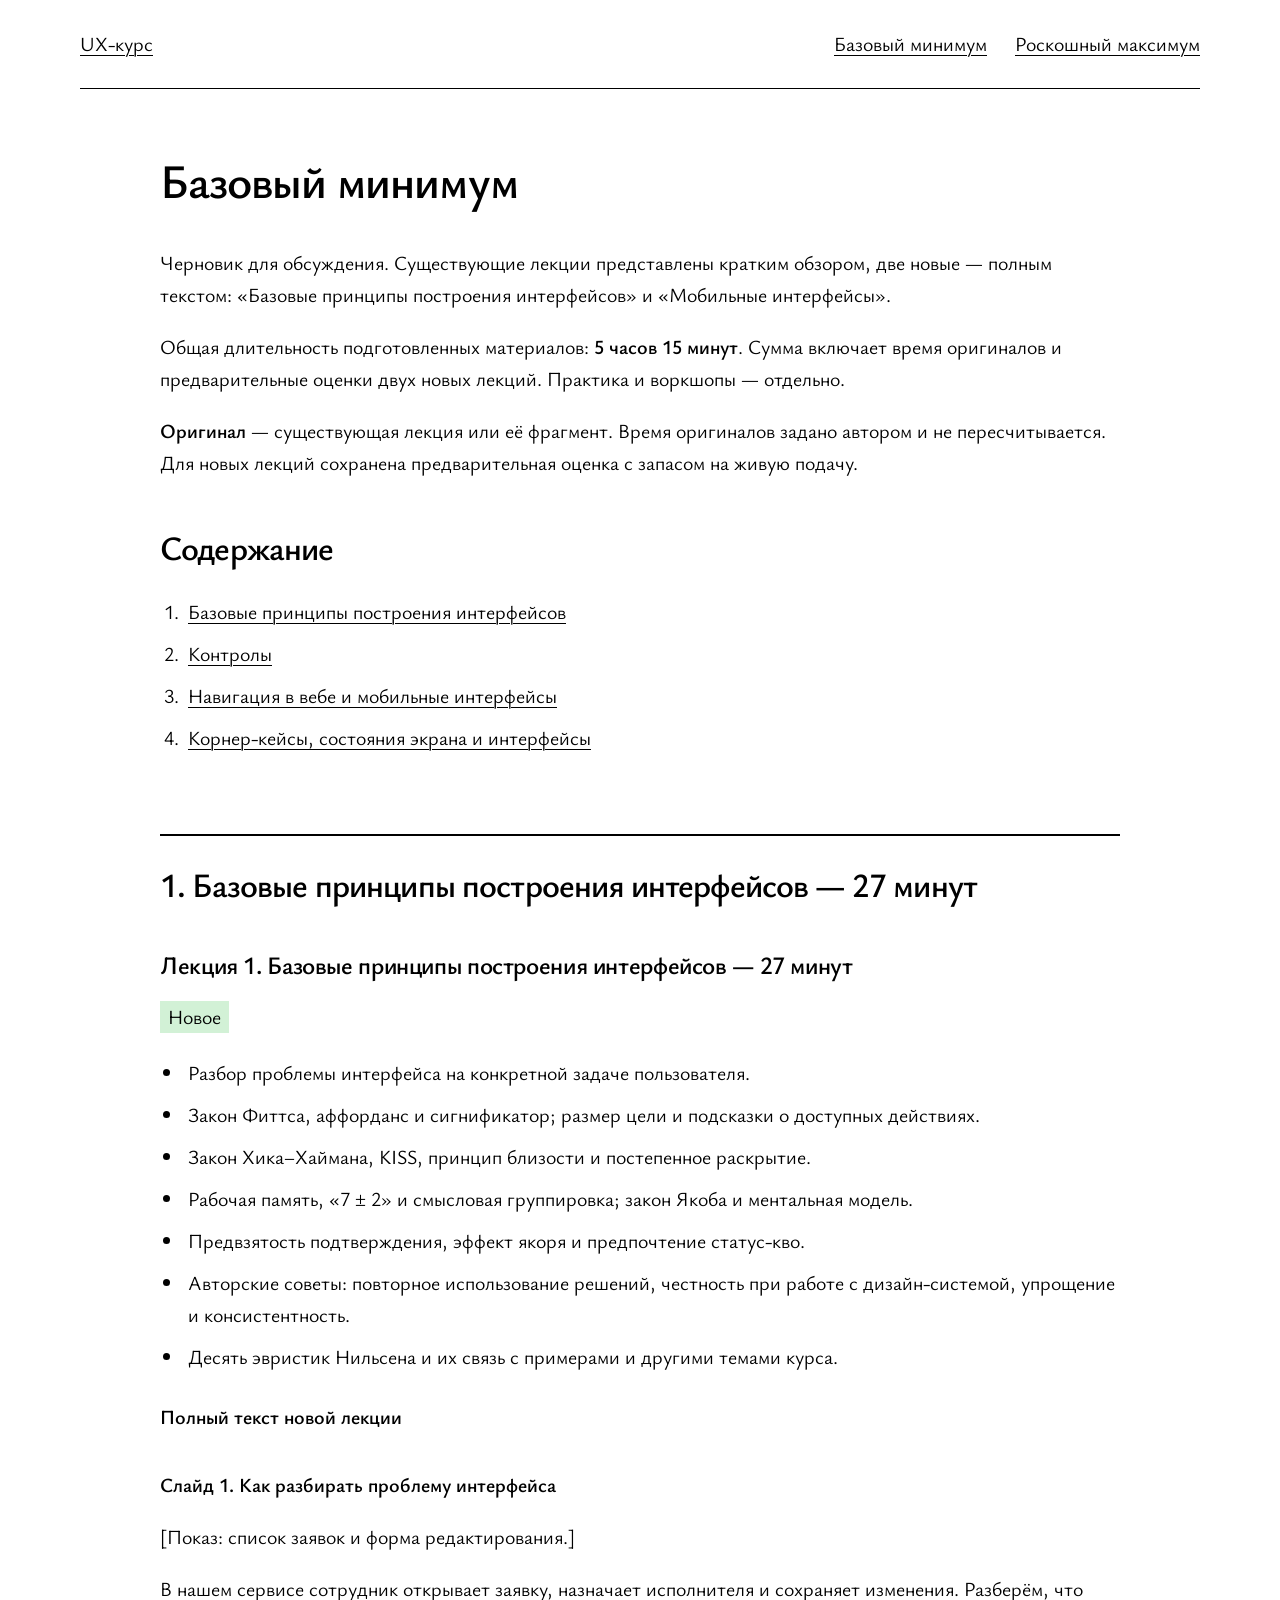
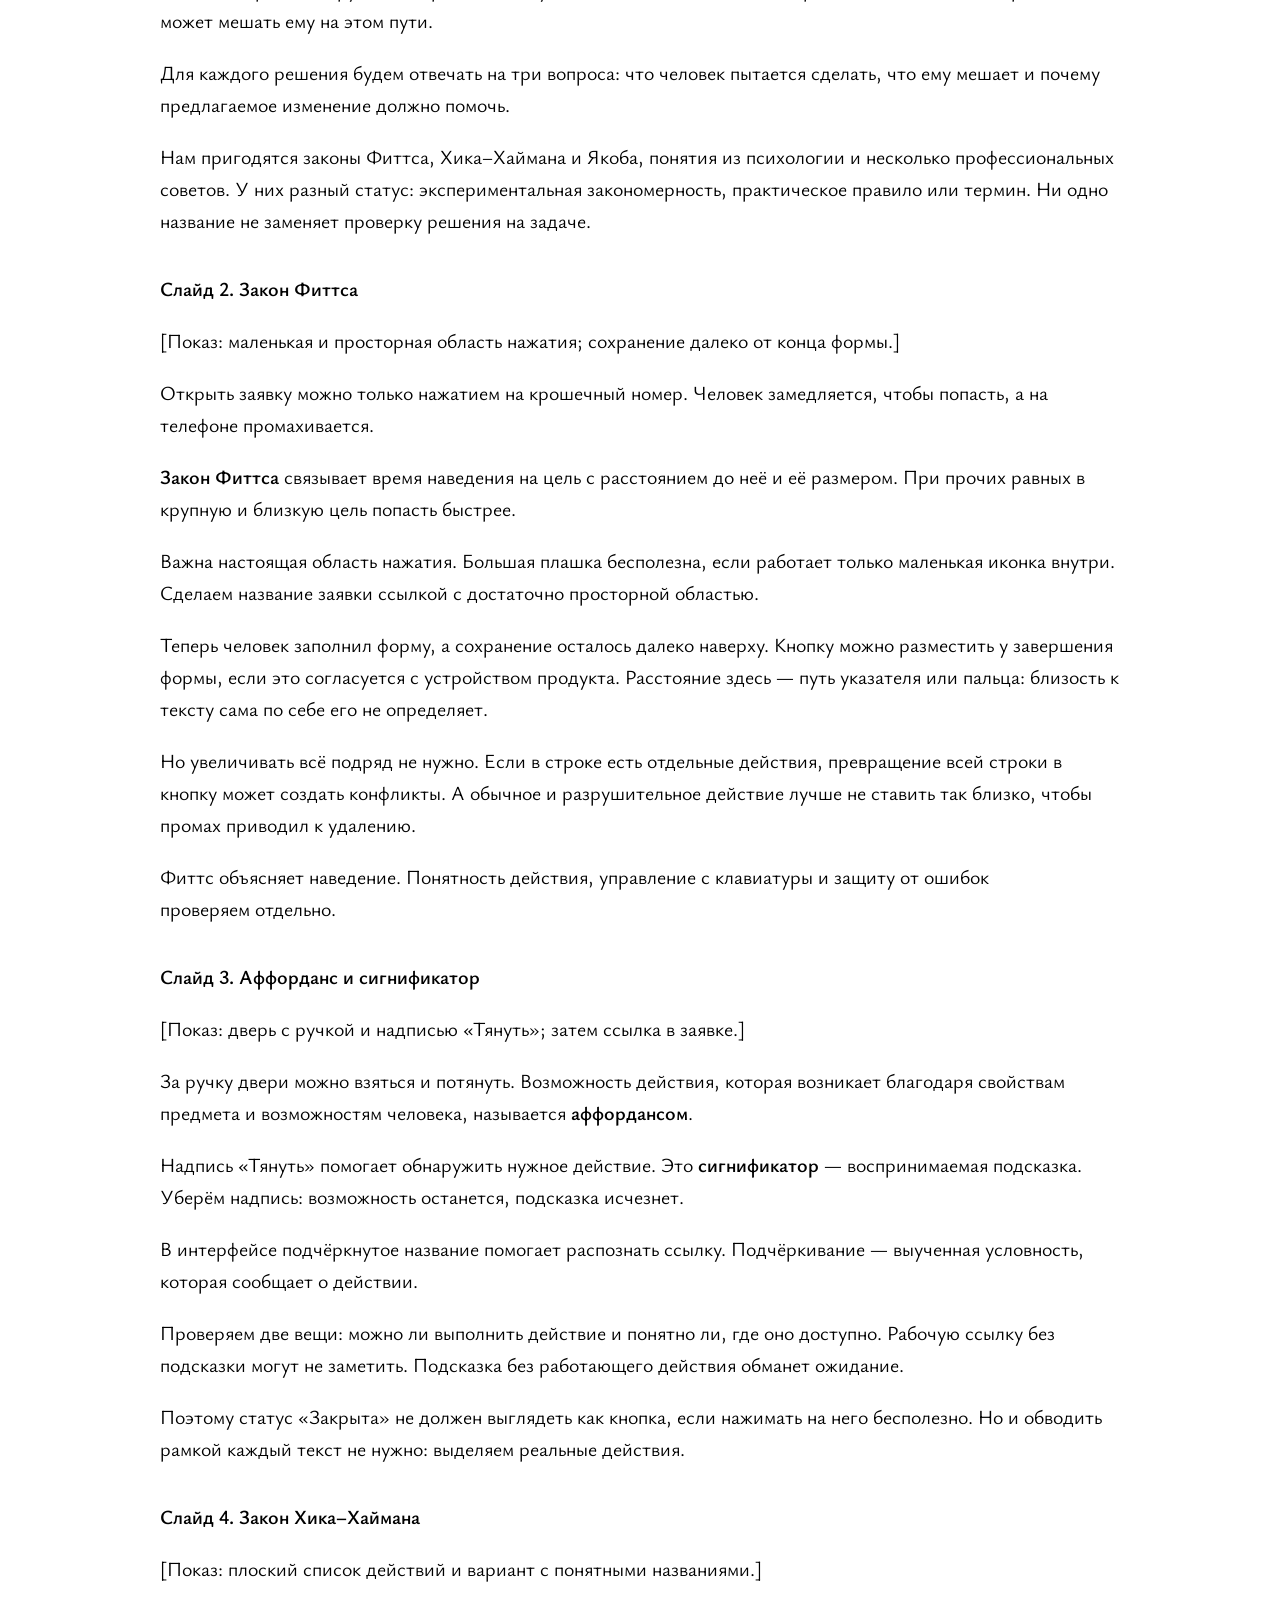
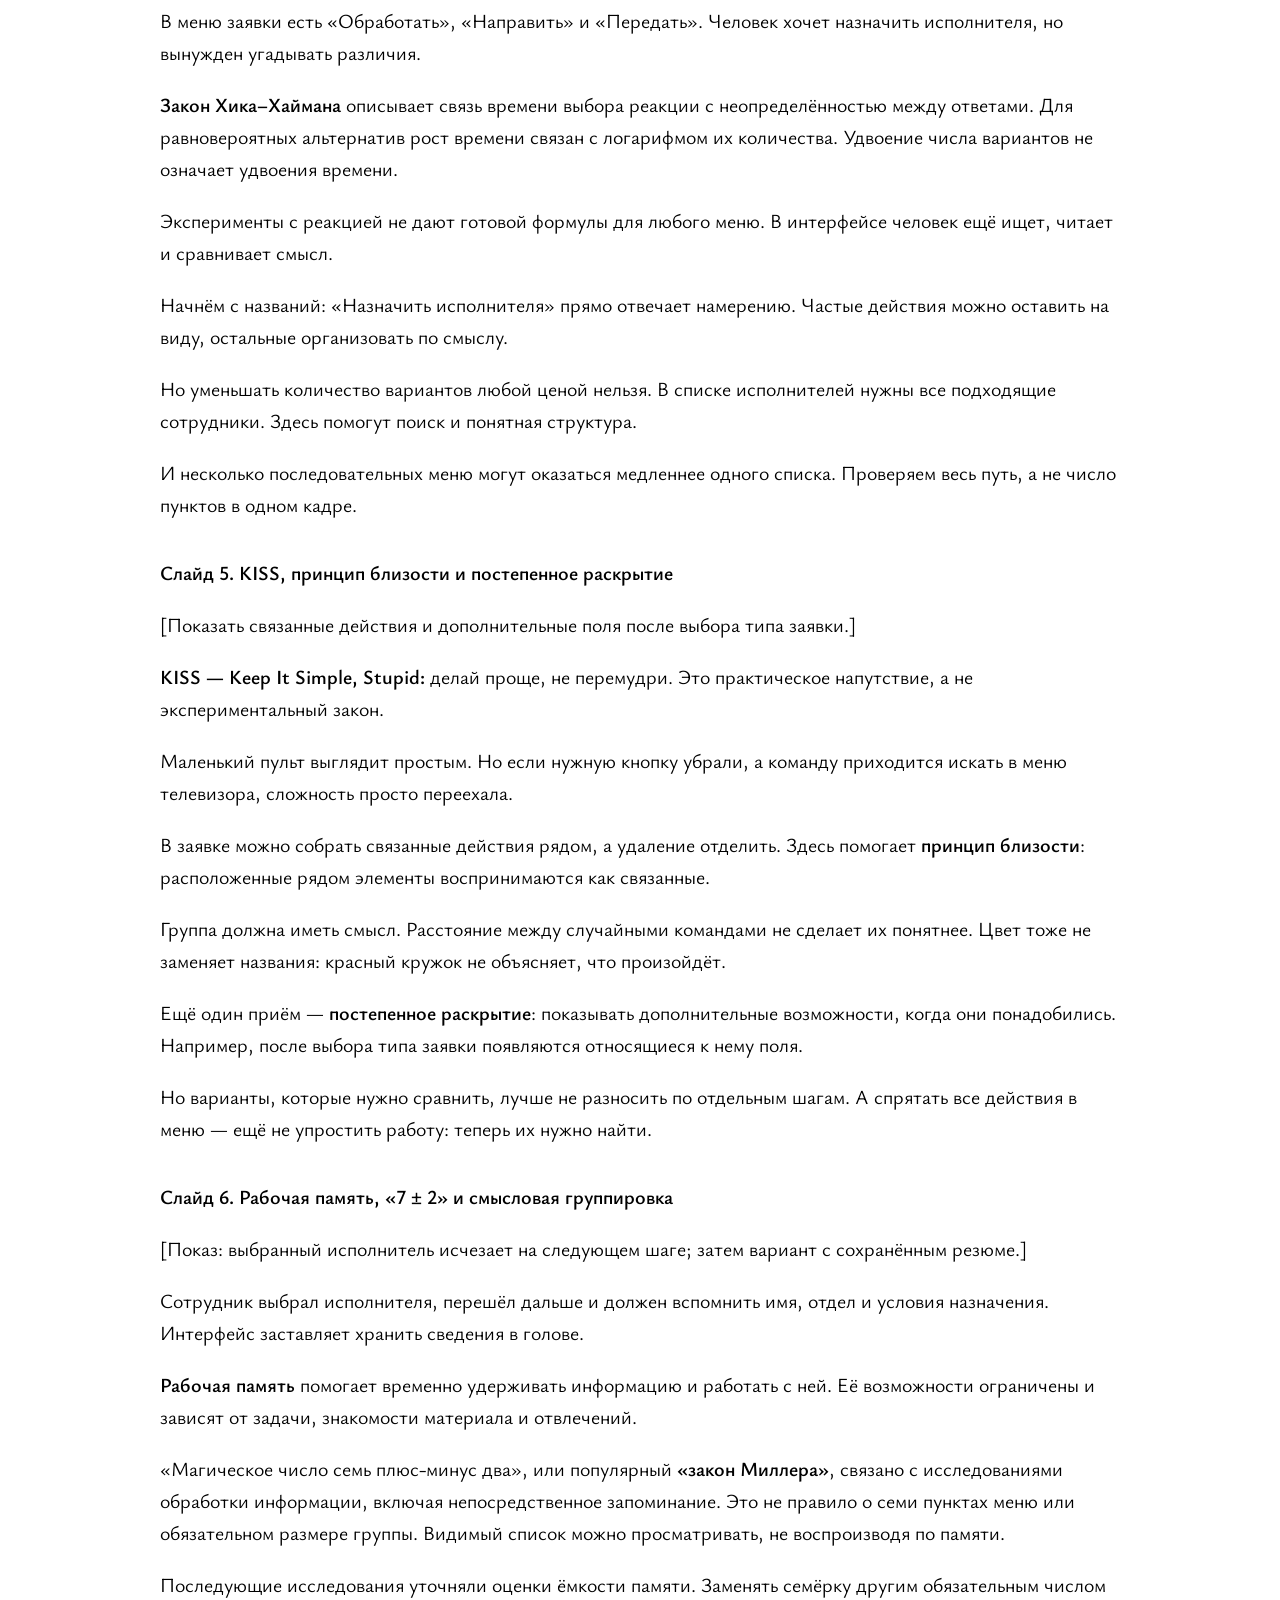
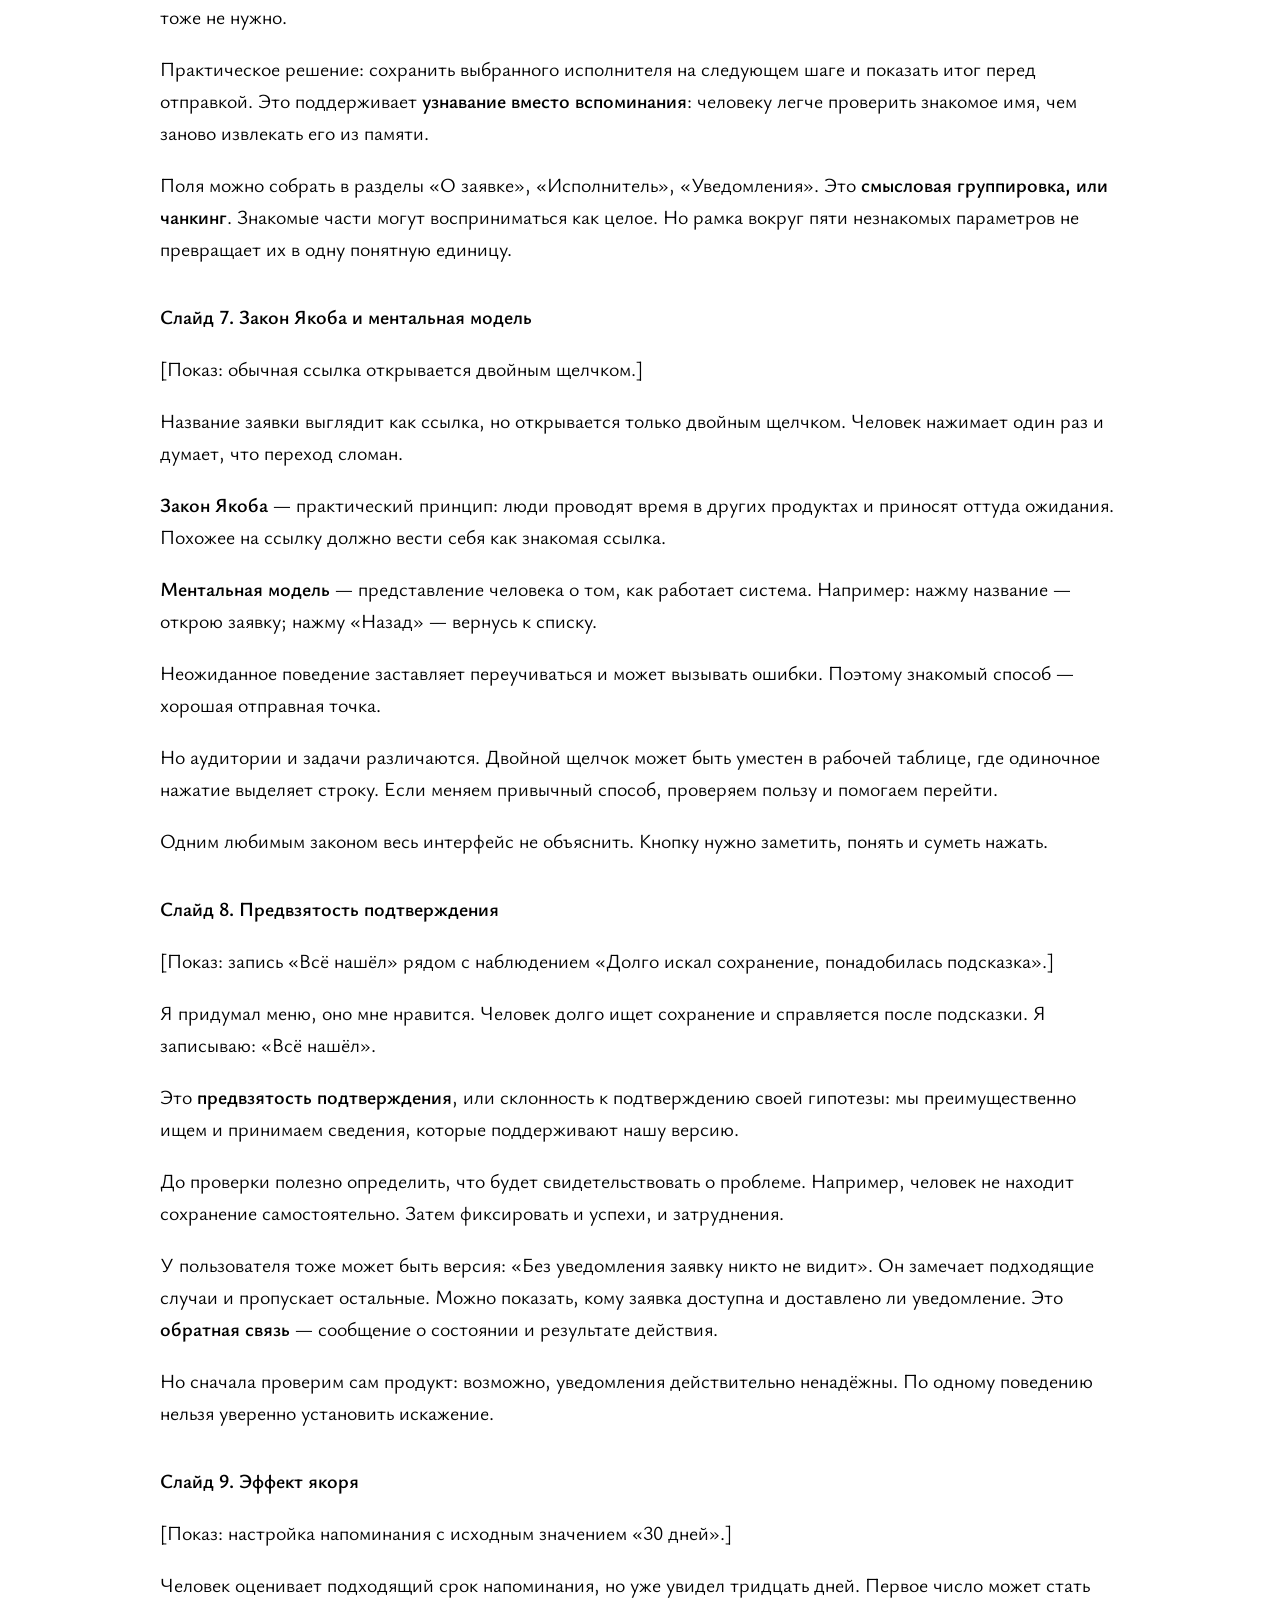
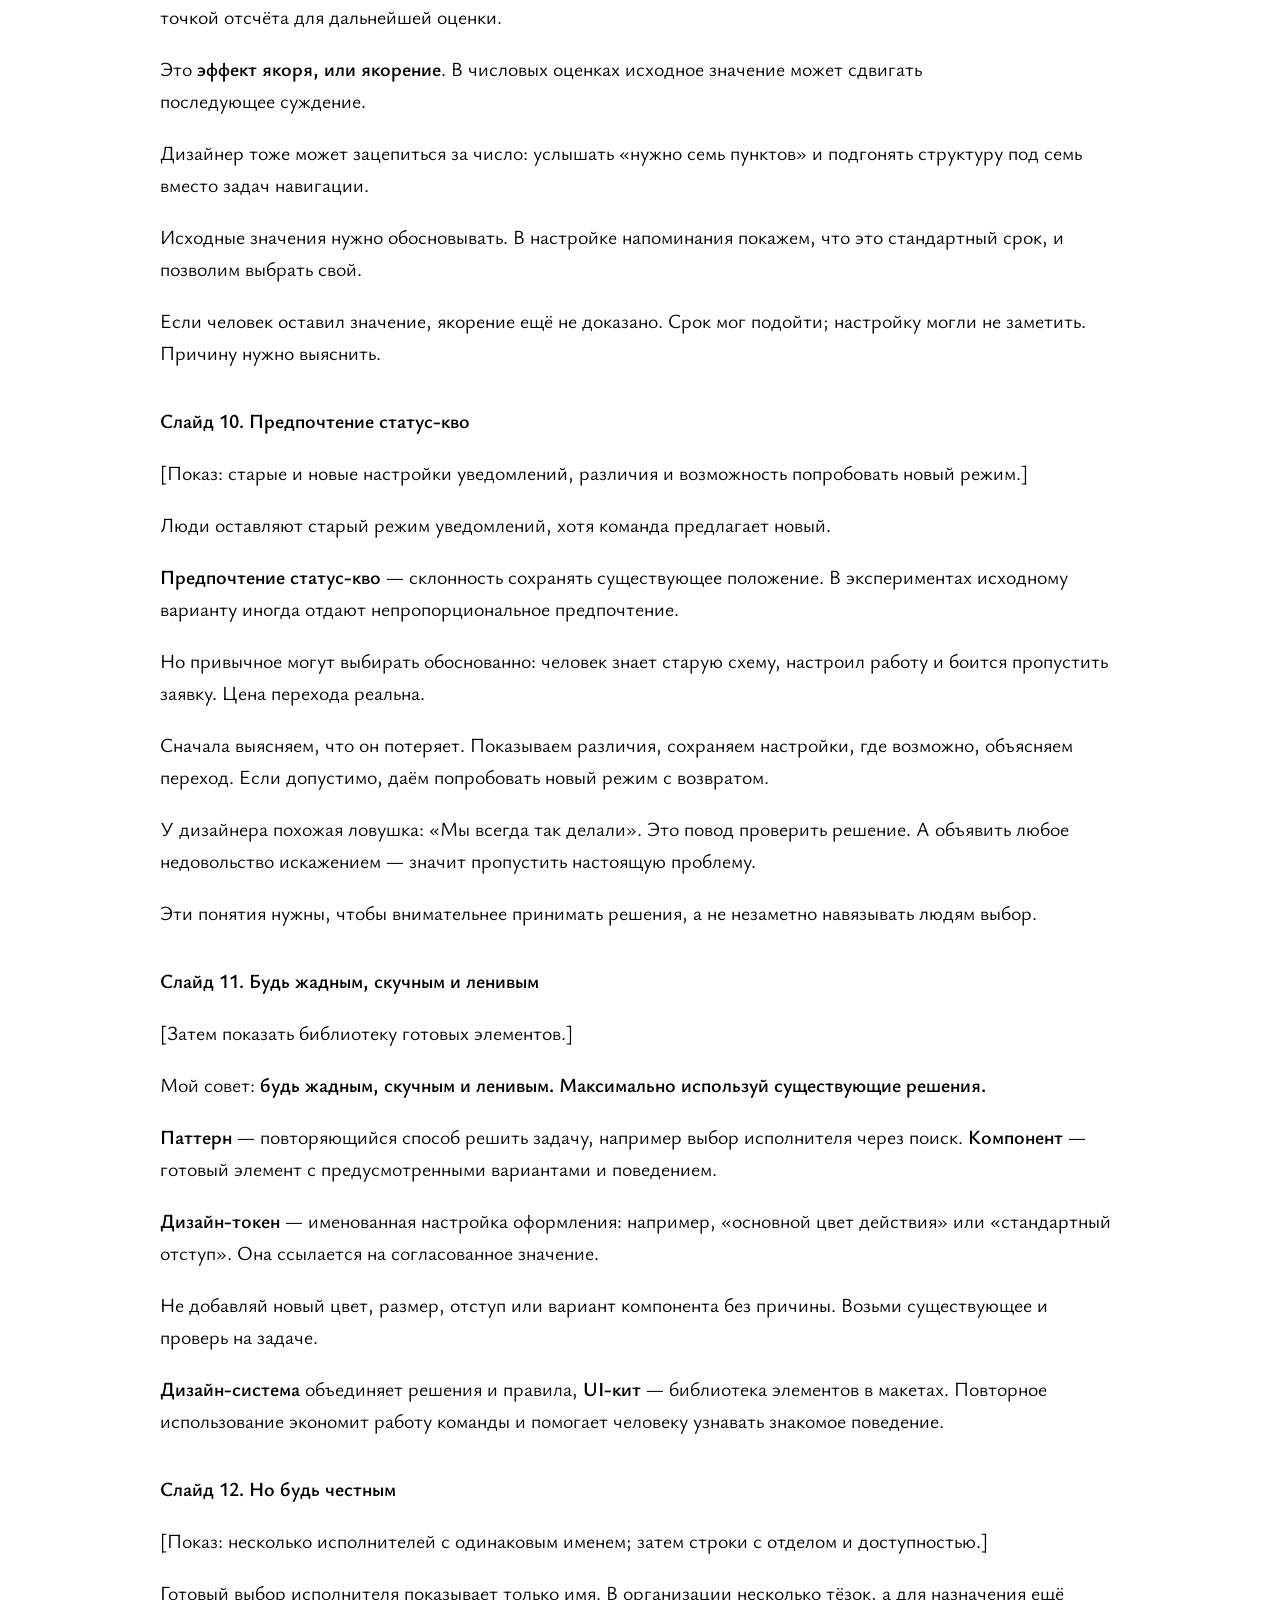
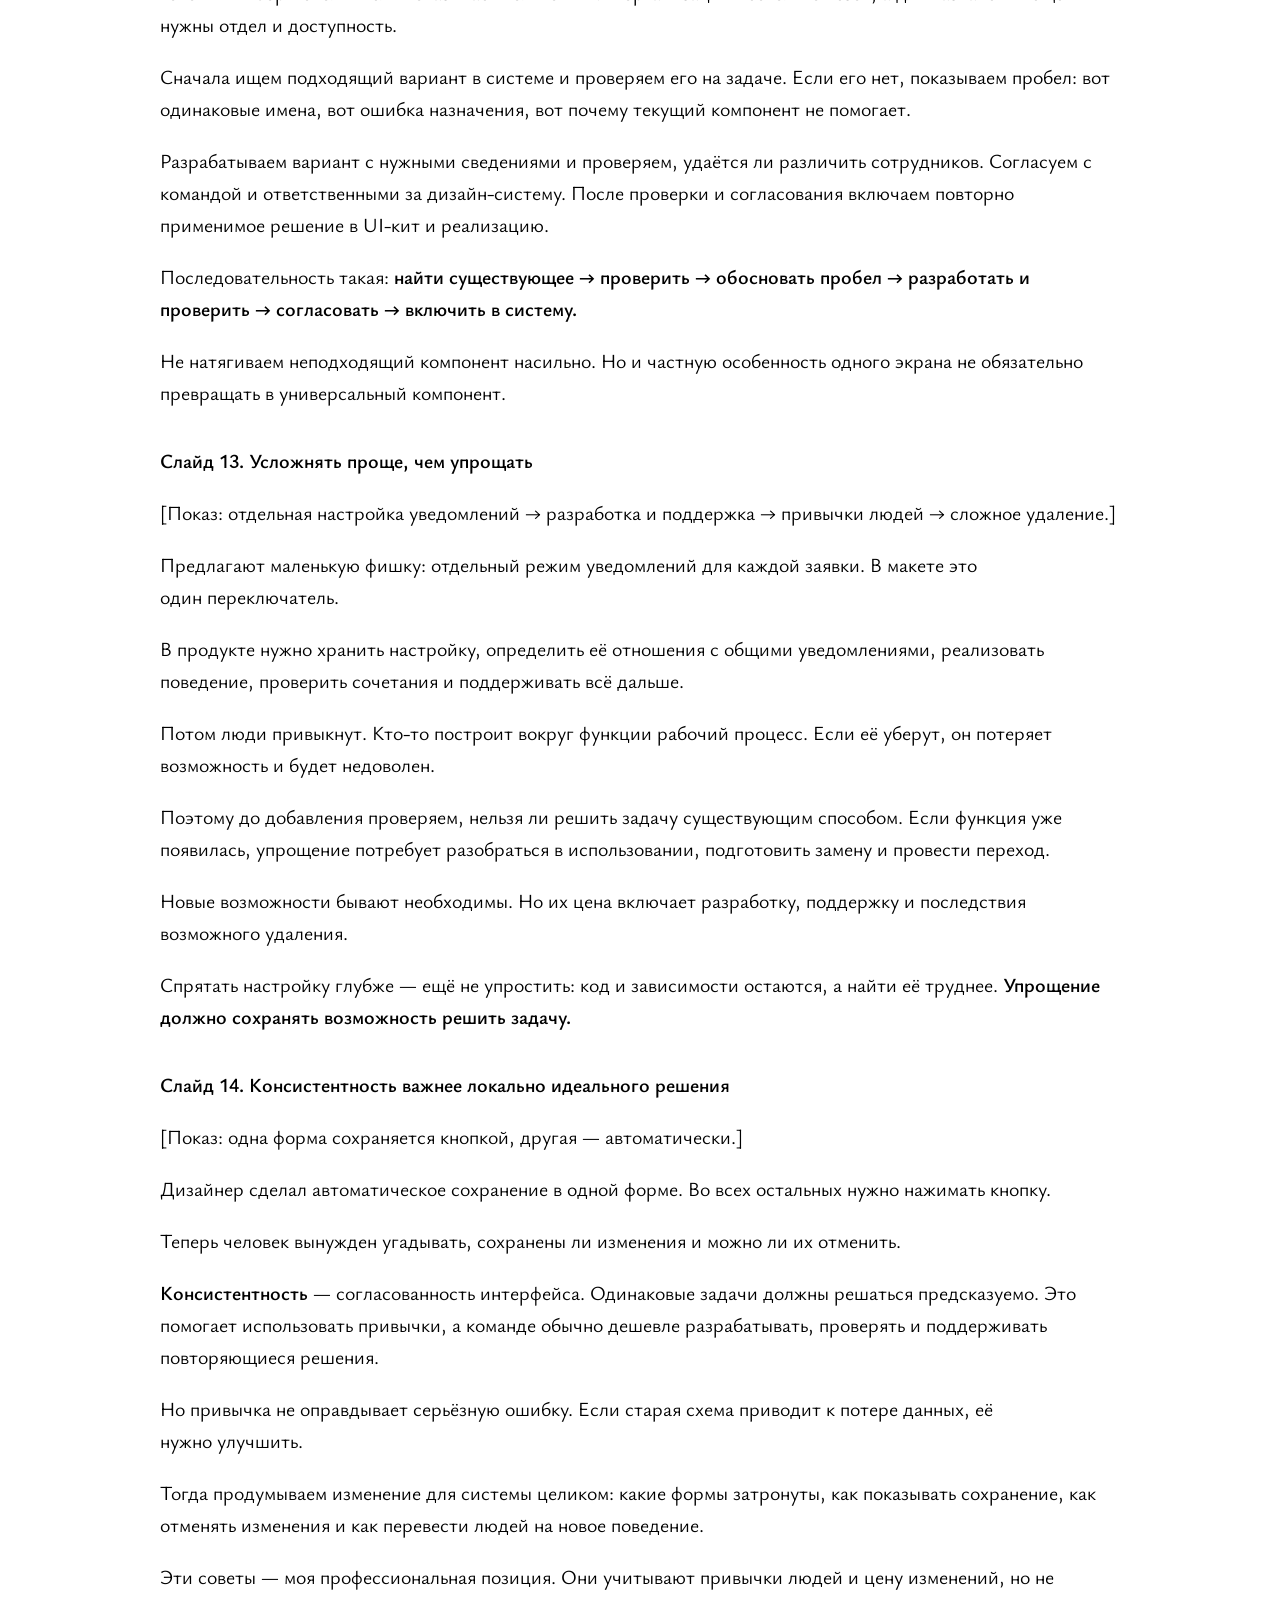
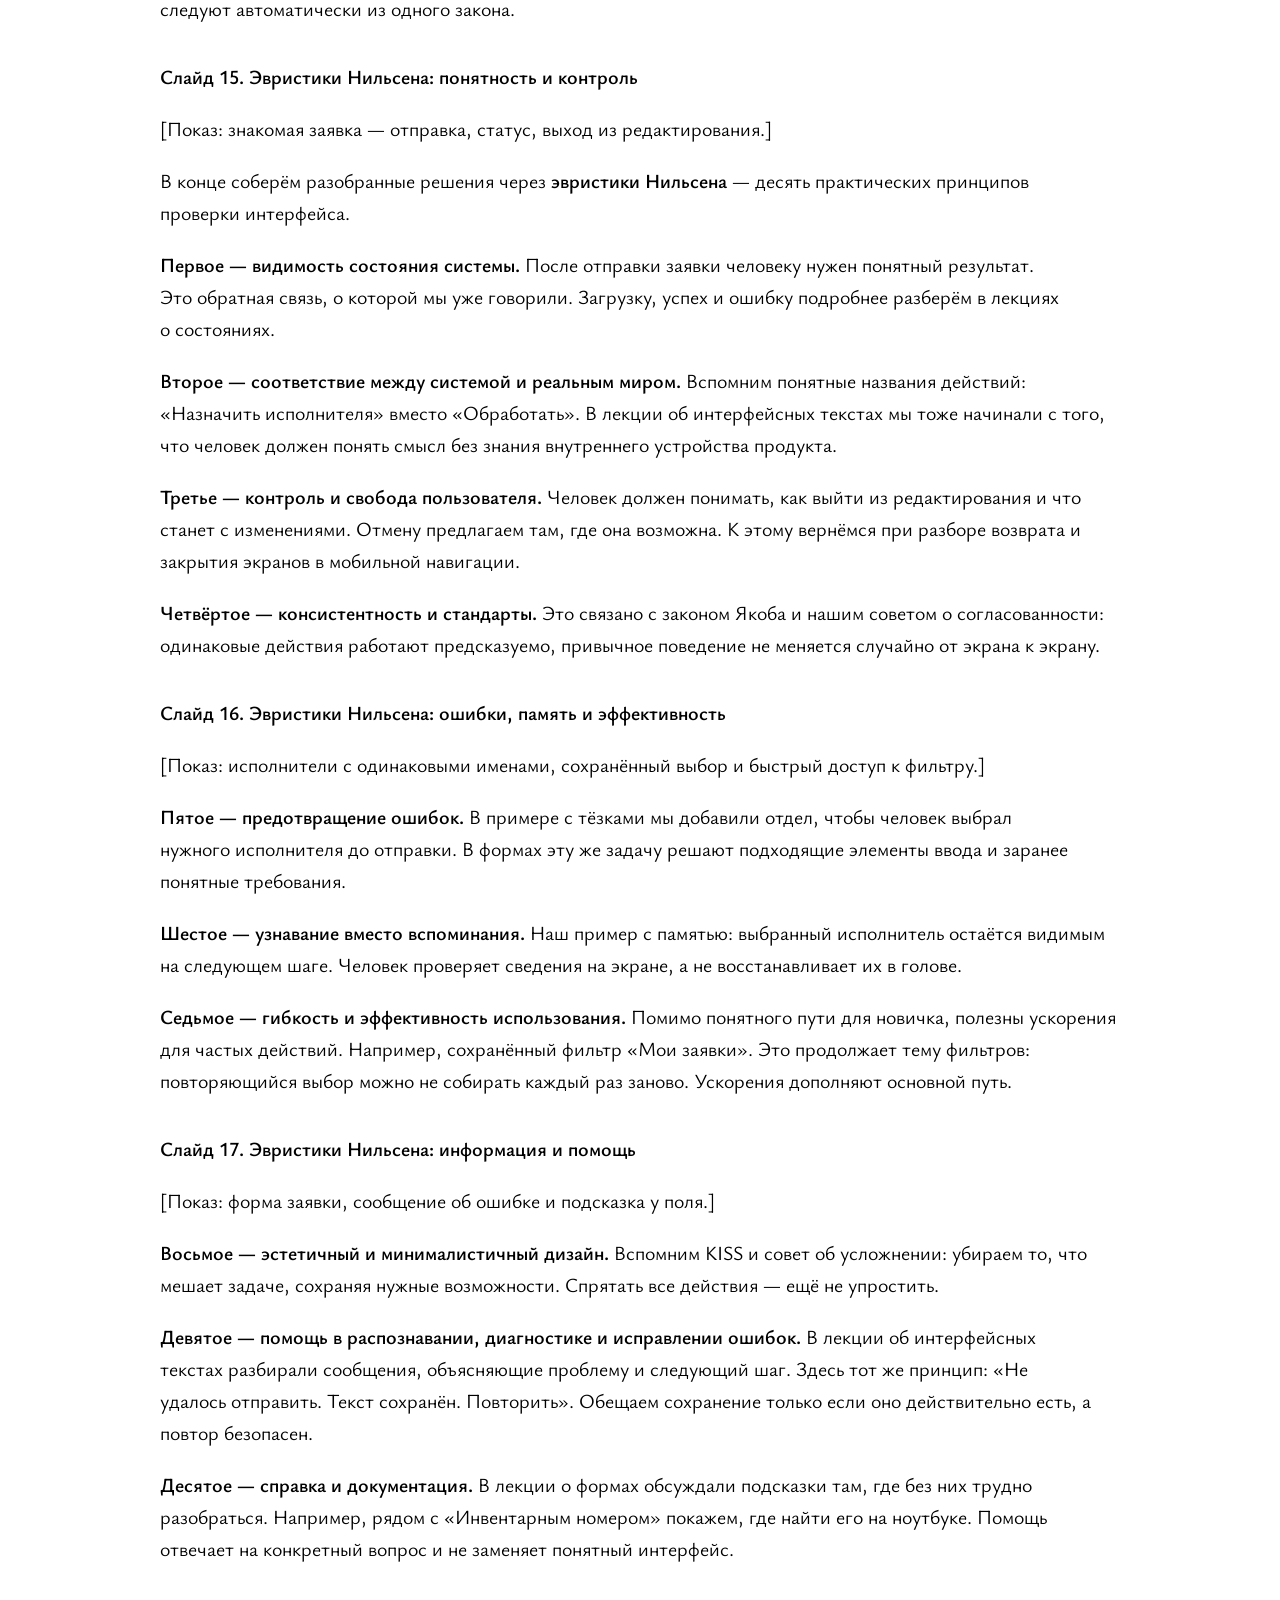
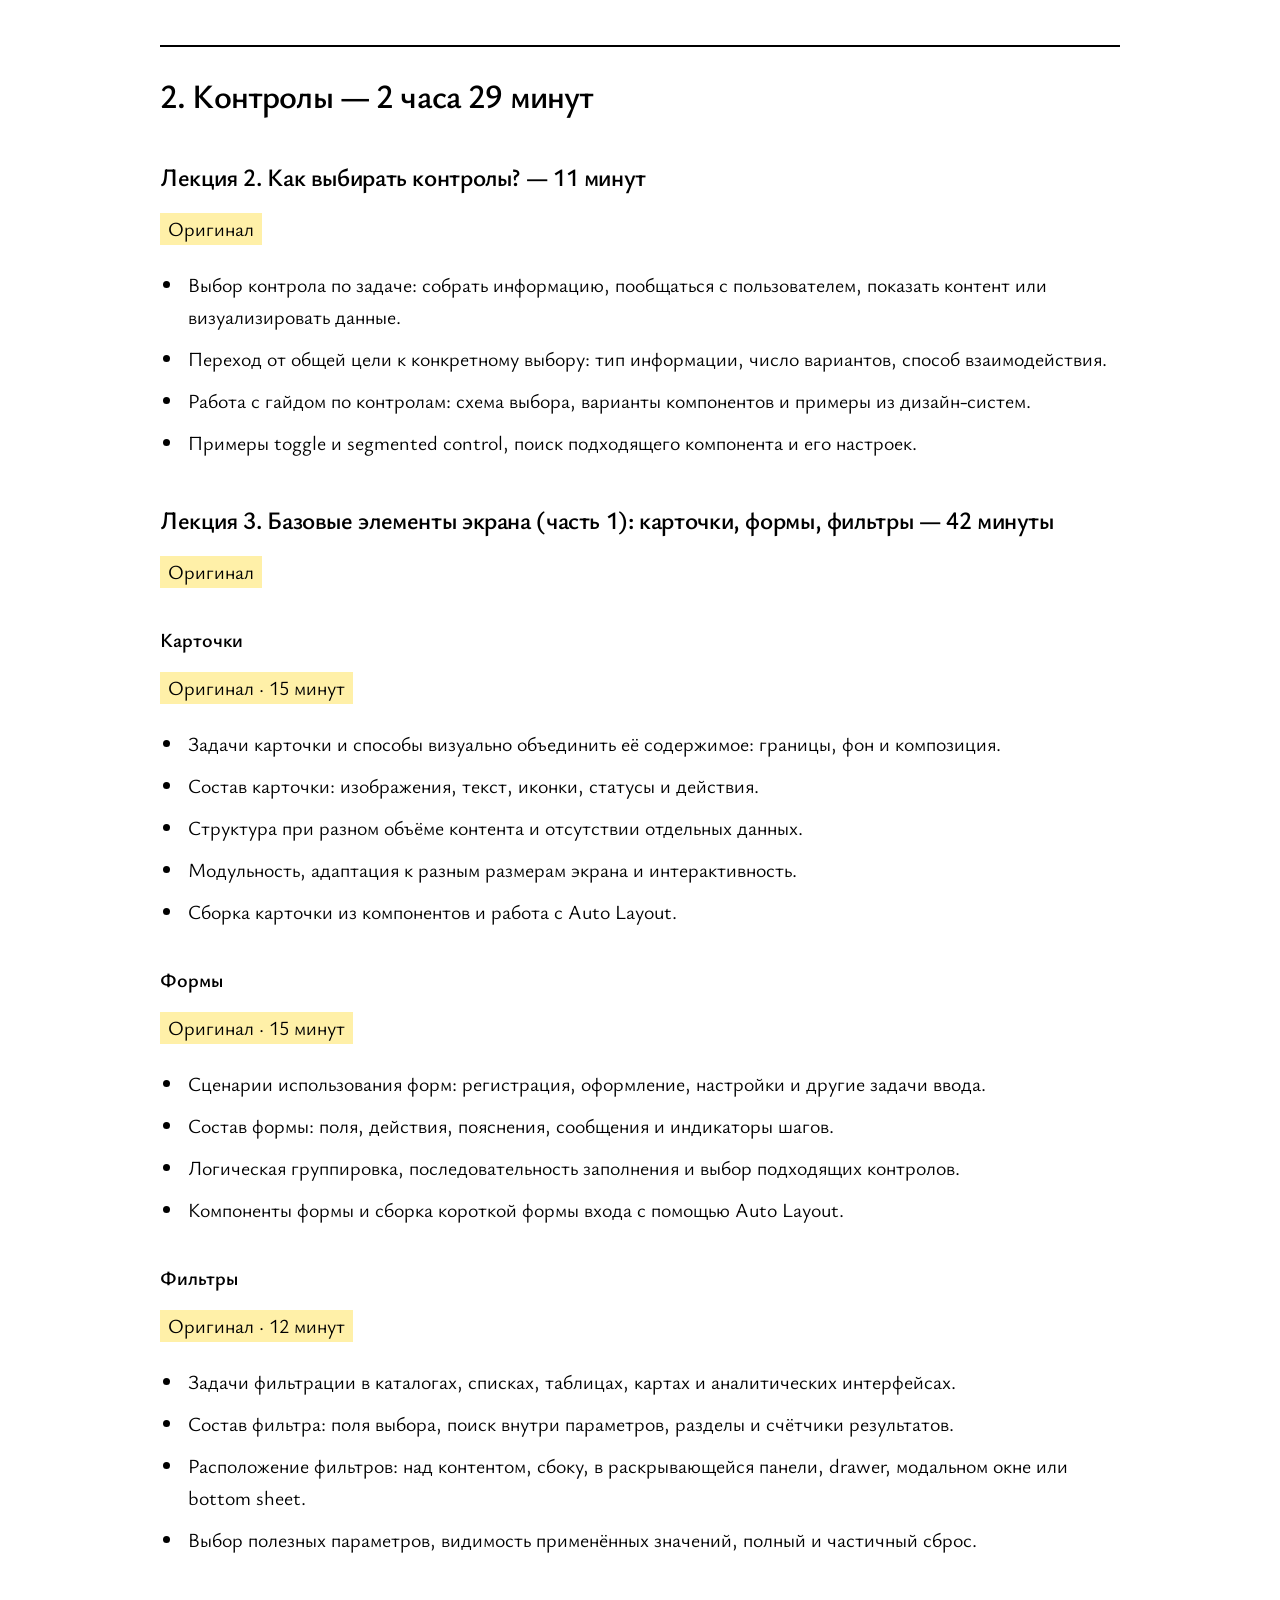
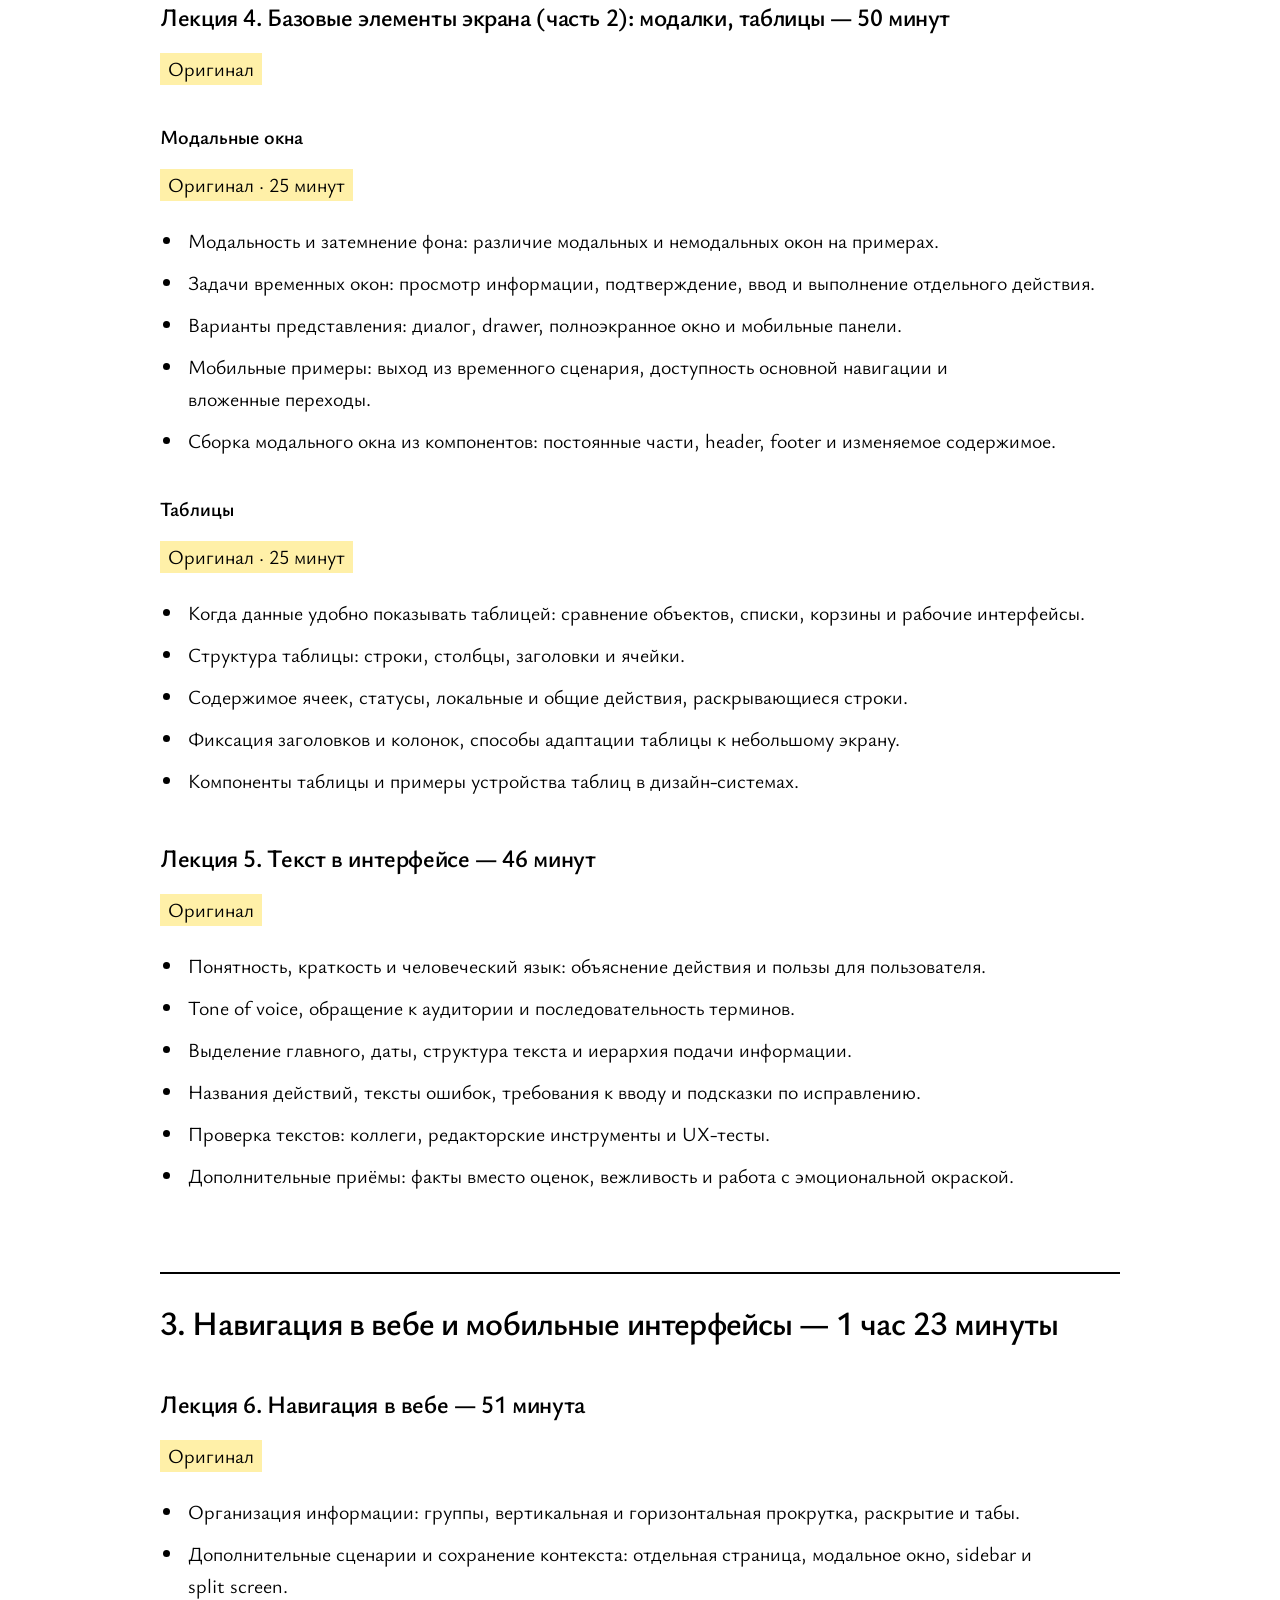
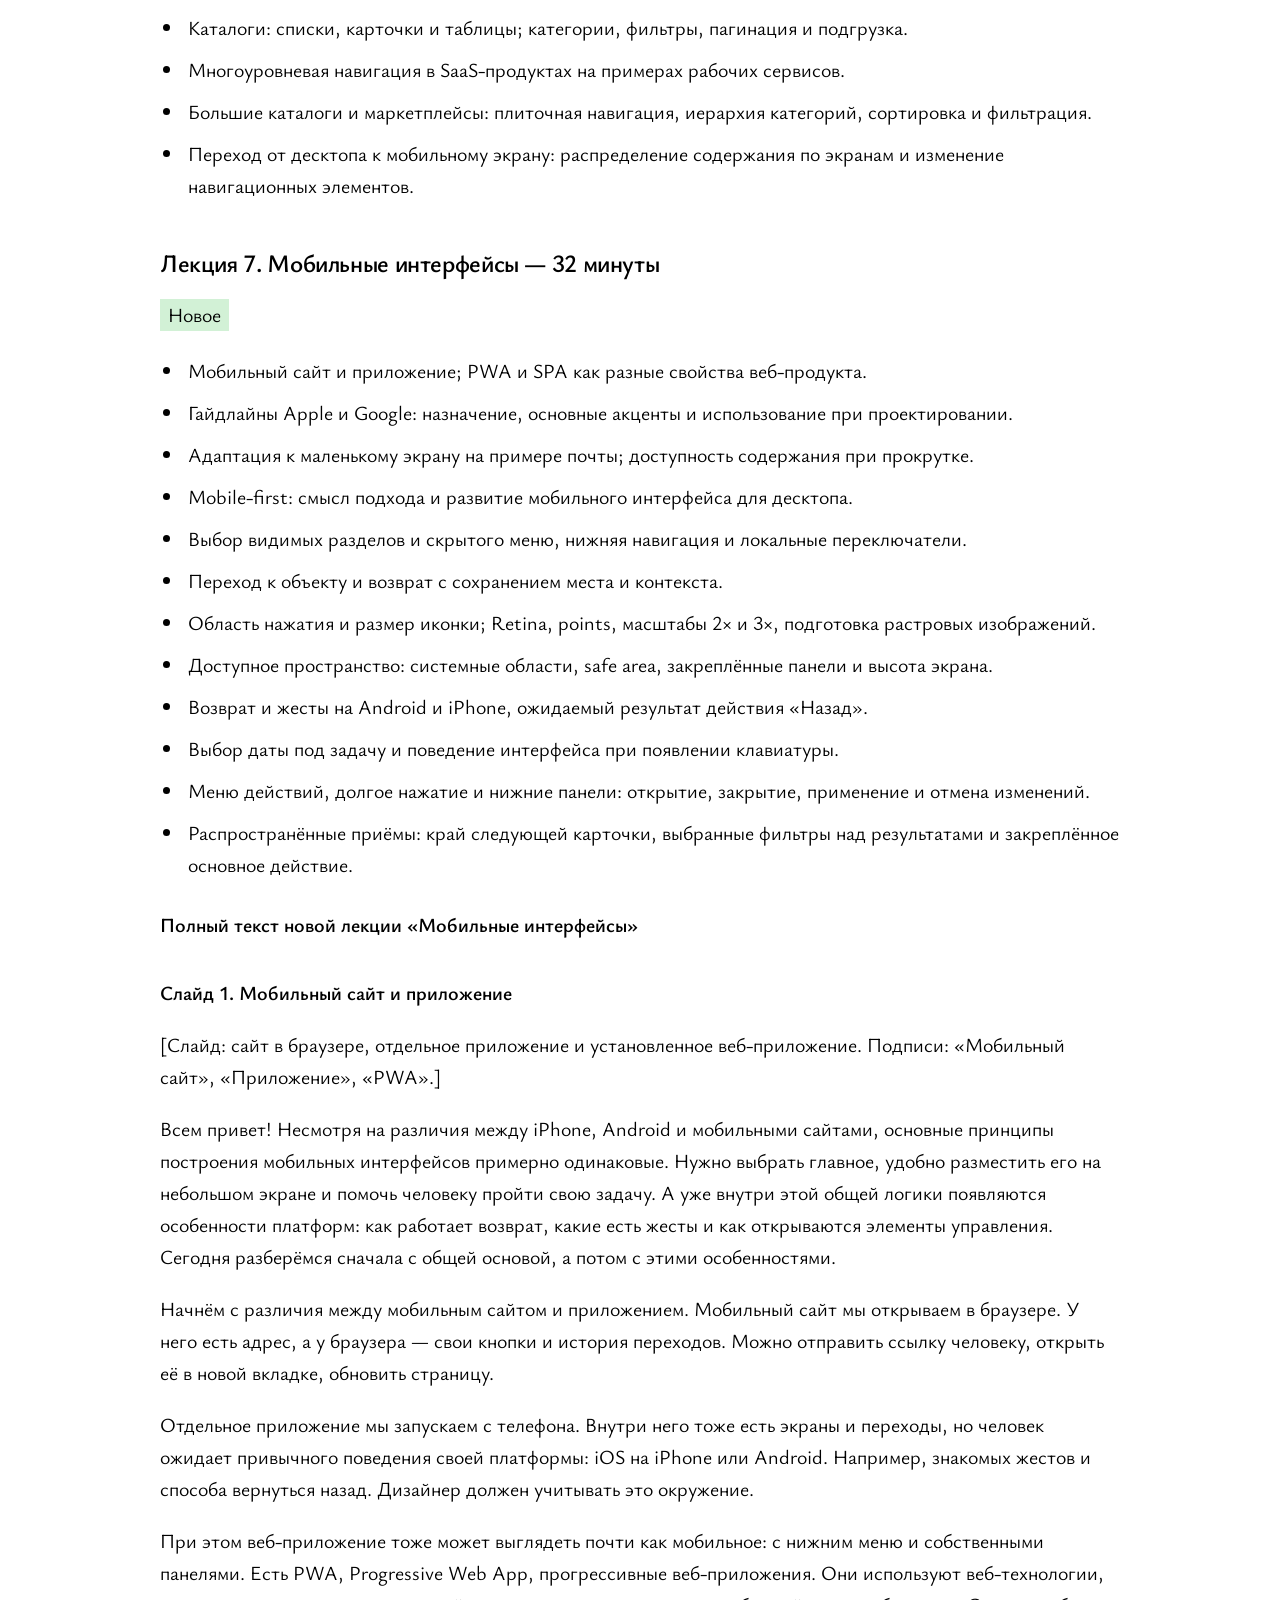
==== commit b5bcb093: "Remove home header, restore title and bottom spacing, use Ysabeau Office" ====
--- a/just-enough/index.html
+++ b/just-enough/index.html
@@ -1,7 +1,7 @@
 <!doctype html>
 <html lang="ru"><head><meta charset="utf-8"><meta name="viewport" content="width=device-width, initial-scale=1">
 <title>Базовый минимум · UX-курс</title><meta name="description" content="Программа UX-курса: Базовый минимум и Роскошный максимум. Темы, длительность и материалы лекций.">
-<link rel="stylesheet" href="../style.css?v=4f5a985d65e9"><meta name="theme-color" content="#ffffff"></head>
+<link rel="stylesheet" href="../style.css?v=9b7f2c0cea89"><meta name="theme-color" content="#ffffff"></head>
 <body><a class="skip" href="#main">Перейти к материалу</a>
 <header><a href="../">UX-курс</a><nav aria-label="Варианты курса"><a href="../just-enough/" aria-current="page">Базовый минимум</a><a href="../royal-package/">Роскошный максимум</a></nav></header>
 <main id="main"><h1>Базовый минимум</h1><article><p>Черновик для обсуждения. Существующие лекции представлены кратким обзором, две новые — полным текстом: «Базовые принципы построения интерфейсов» и «Мобильные интерфейсы».</p>
--- a/style.css
+++ b/style.css
@@ -1,14 +1,14 @@
-@import url('https://fonts.googleapis.com/css2?family=Commissioner:wght@400;600&display=swap');
+@import url('https://fonts.googleapis.com/css2?family=Ysabeau+Office:wght@400;600&display=swap');
 
 :root {
-  --title: 600 3rem/1.12 'Commissioner', sans-serif;
-  --block: 600 2.125rem/1.2 'Commissioner', sans-serif;
-  --lecture: 600 1.5625rem/1.32 'Commissioner', sans-serif;
-  --body: 400 1.25rem/1.6 'Commissioner', sans-serif;
+  --title: 600 3rem/1.12 'Ysabeau Office', sans-serif;
+  --block: 600 2.125rem/1.2 'Ysabeau Office', sans-serif;
+  --lecture: 600 1.5625rem/1.32 'Ysabeau Office', sans-serif;
+  --body: 400 1.25rem/1.6 'Ysabeau Office', sans-serif;
 }
 * { box-sizing: border-box; }
 html { scroll-padding-top: 32px; }
-body { margin: 0; font: var(--body); color: #000; background: #fff; overflow-wrap: anywhere; font-kerning: normal; }
+body { margin: 0; padding-bottom: 96px; font: var(--body); color: #000; background: #fff; overflow-wrap: anywhere; font-kerning: normal; }
 a { color: inherit; text-decoration: underline; text-underline-offset: .18em; text-decoration-thickness: 1px; text-decoration-skip-ink: auto; }
 a:hover { text-decoration-thickness: 2px; }
 a:focus-visible { outline: 2px solid #000; outline-offset: 5px; }
@@ -18,9 +18,9 @@
 header { display: flex; justify-content: space-between; align-items: baseline; gap: 24px; padding-block: 28px; margin-bottom: 64px; border-bottom: 1px solid #000; }
 header nav { display: flex; flex-wrap: wrap; gap: 8px 28px; }
 main { max-width: 48em; }
-main.home { max-width: 1120px; }
+main.home { max-width: 1120px; padding-top: 64px; }
 h1, h2, h3, h4 { text-wrap: pretty; }
-h1 { font: var(--title); letter-spacing: -.035em; margin: 0 0 40px; }
+h1 { font: var(--title); letter-spacing: -.02em; margin: 0 0 40px; }
 h2 { font: var(--block); letter-spacing: -.025em; margin: 80px 0 28px; }
 h3 { font: var(--lecture); letter-spacing: -.015em; margin: 44px 0 20px; }
 h4, h5, h6 { font: var(--body); font-weight: 600; margin: 36px 0 16px; }
@@ -53,7 +53,9 @@
 .skip { position: absolute; top: -100px; background: #fff; padding: 8px; }
 .skip:focus { top: 8px; }
 @media(max-width: 700px) {
-  :root { --body: 400 1.25rem/1.55 'Commissioner', sans-serif; }
+  body { padding-bottom: 64px; }
+  main.home { padding-top: 36px; }
+  :root { --body: 400 1.25rem/1.55 'Ysabeau Office', sans-serif; }
   header, main, footer { width: calc(100% - 40px); }
   header { display: block; margin-bottom: 44px; padding-block: 20px; }
   header nav { margin-top: 16px; gap: 8px 20px; }
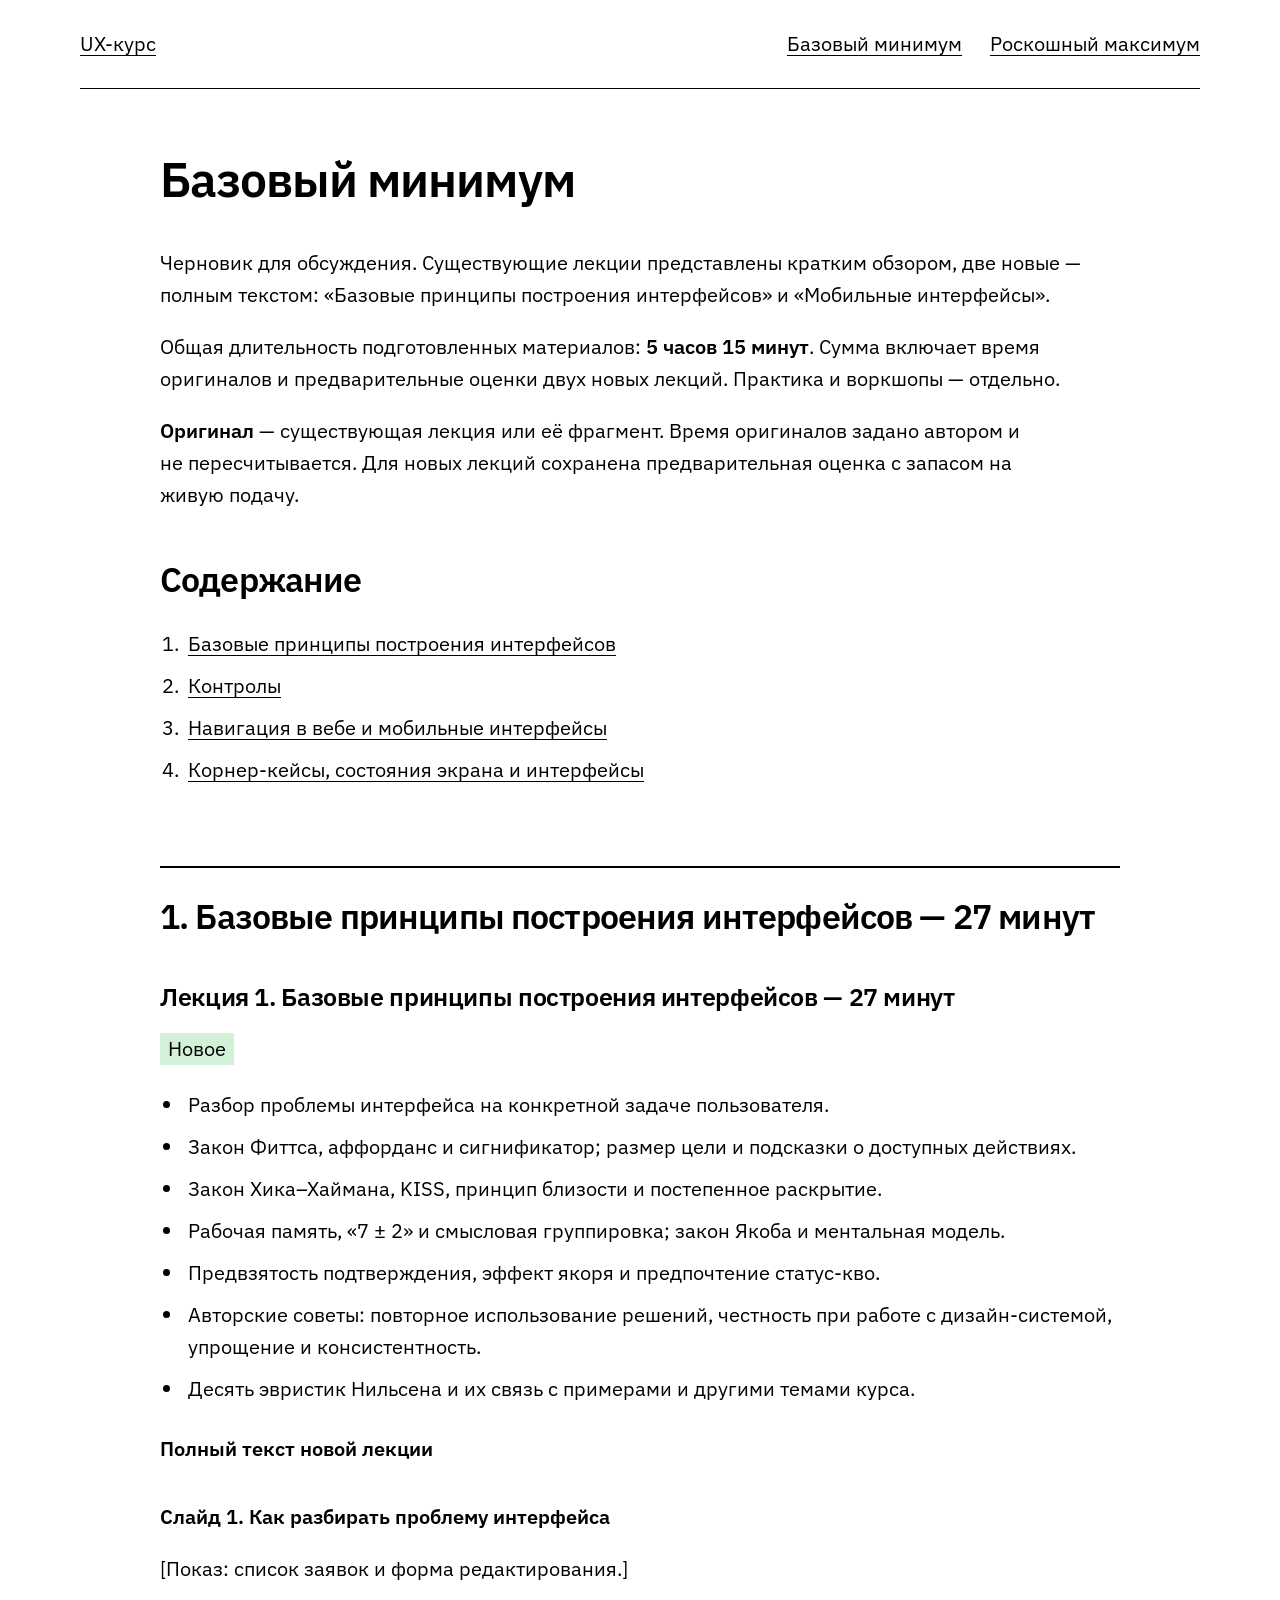
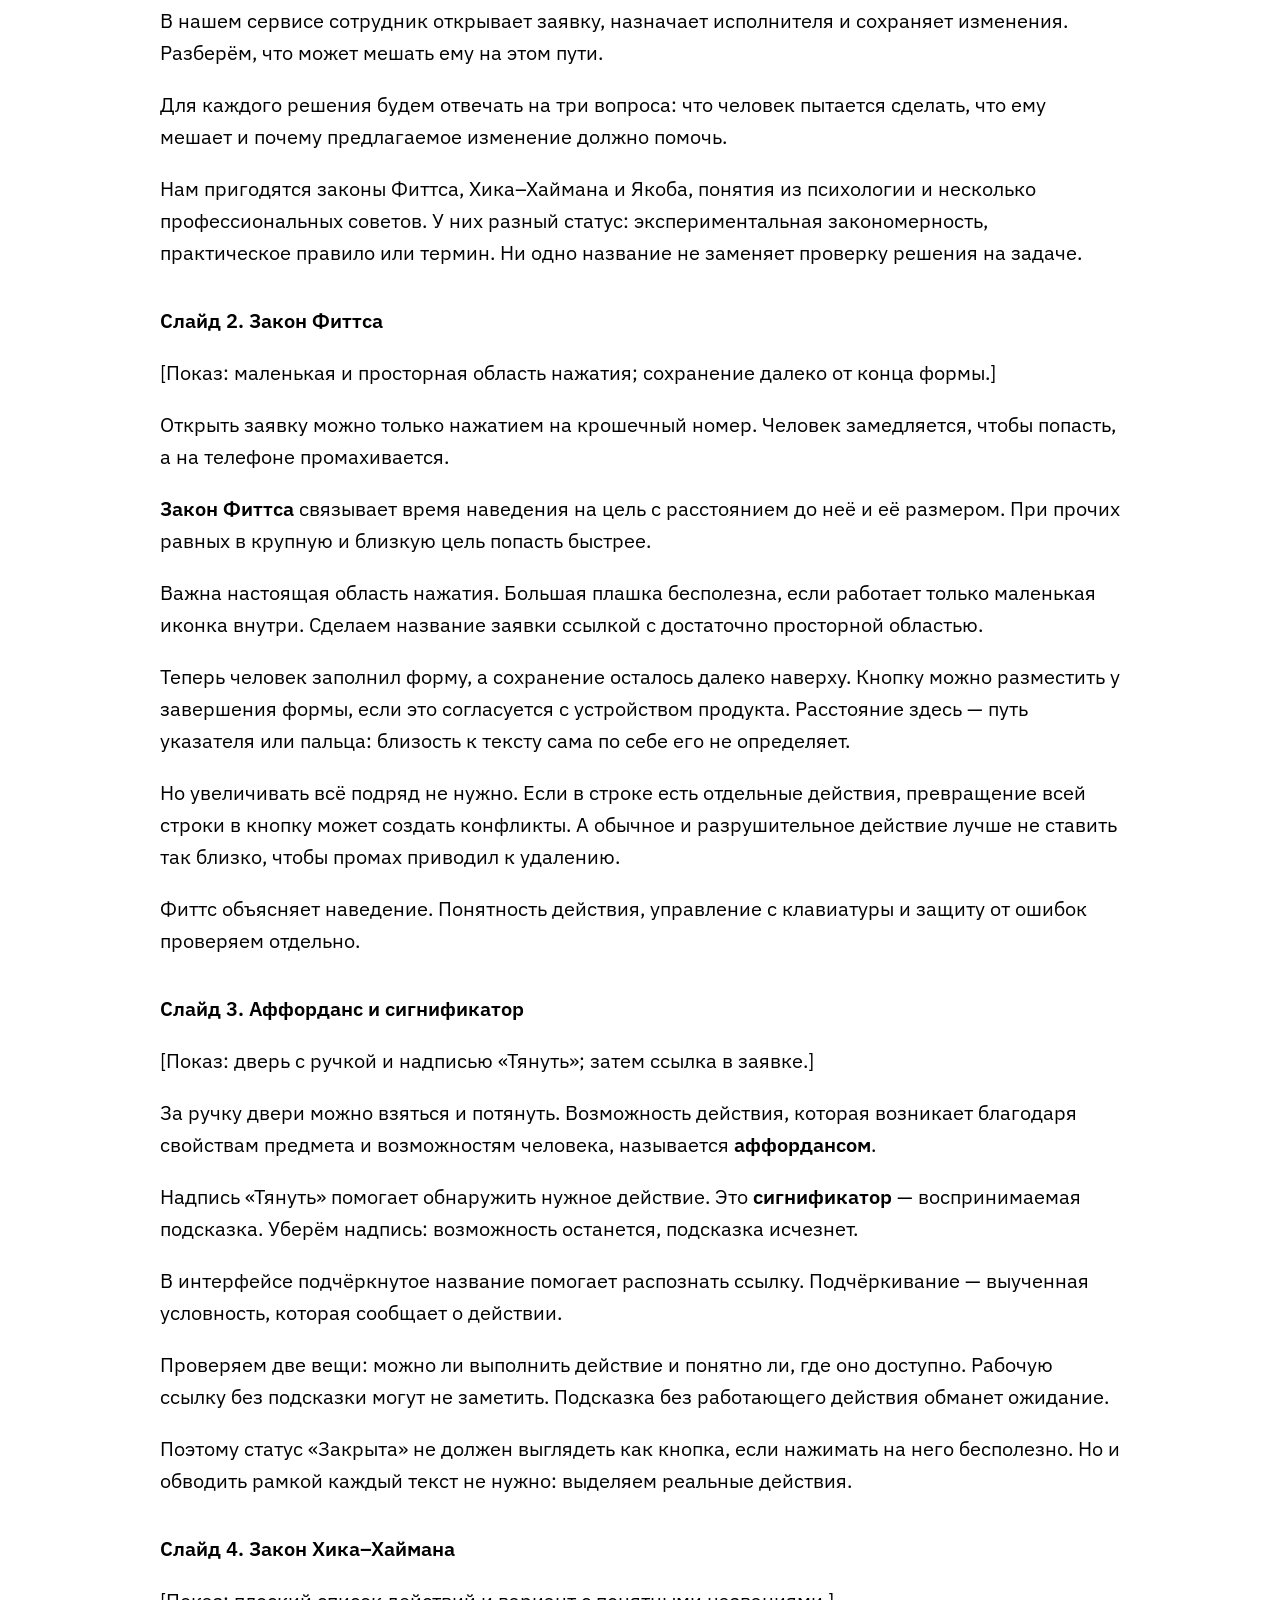
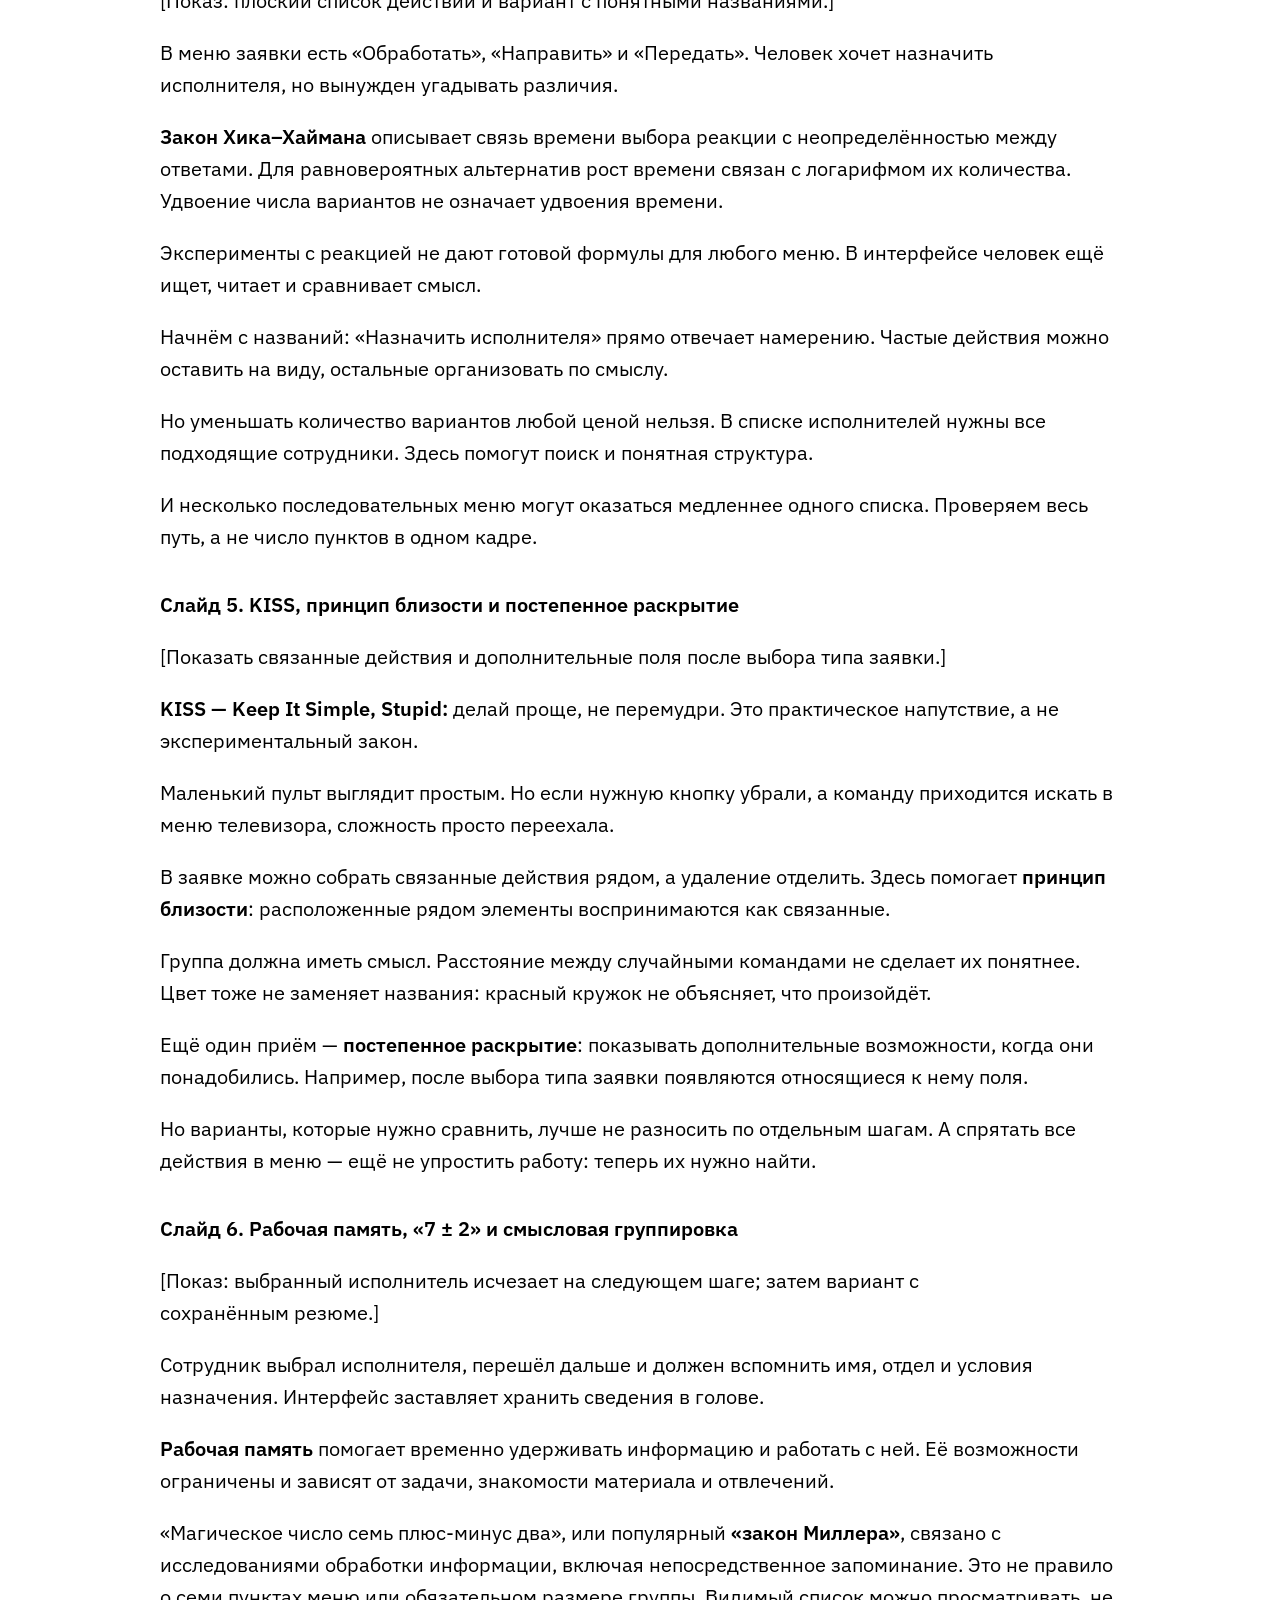
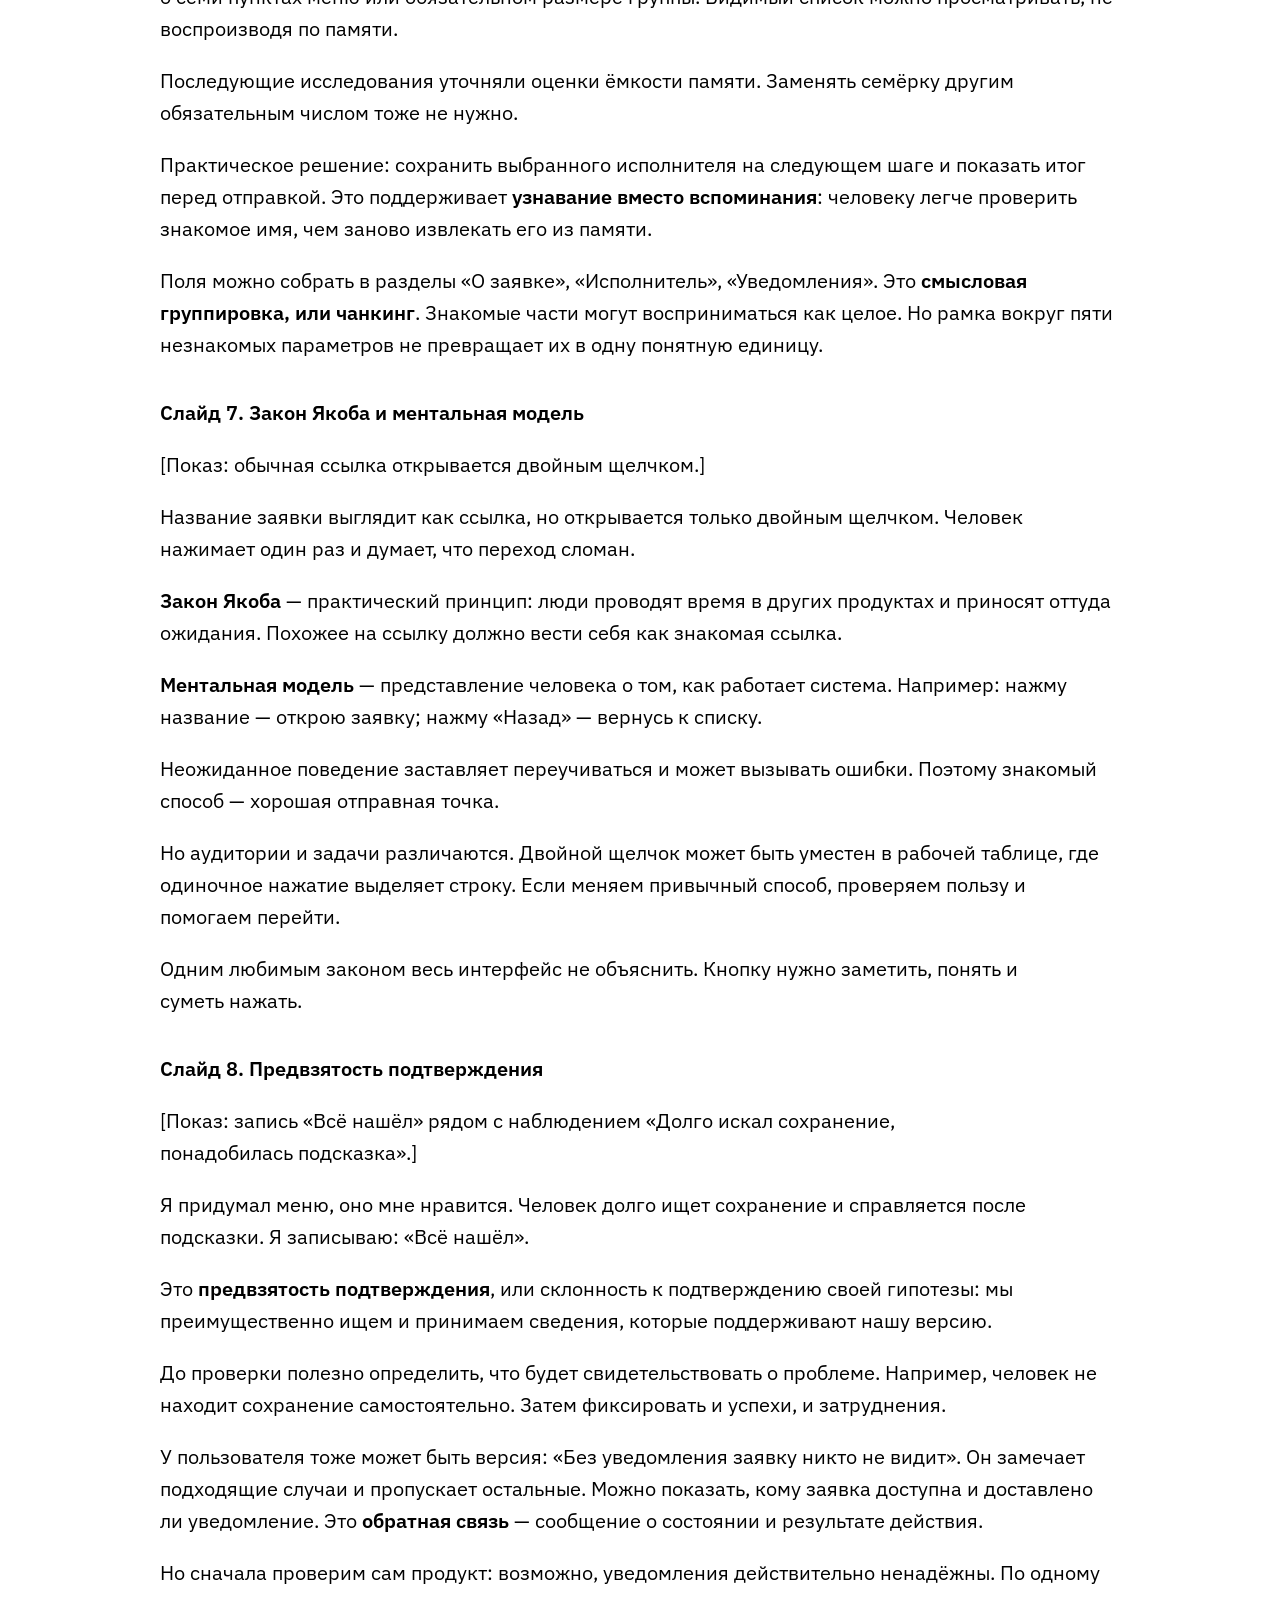
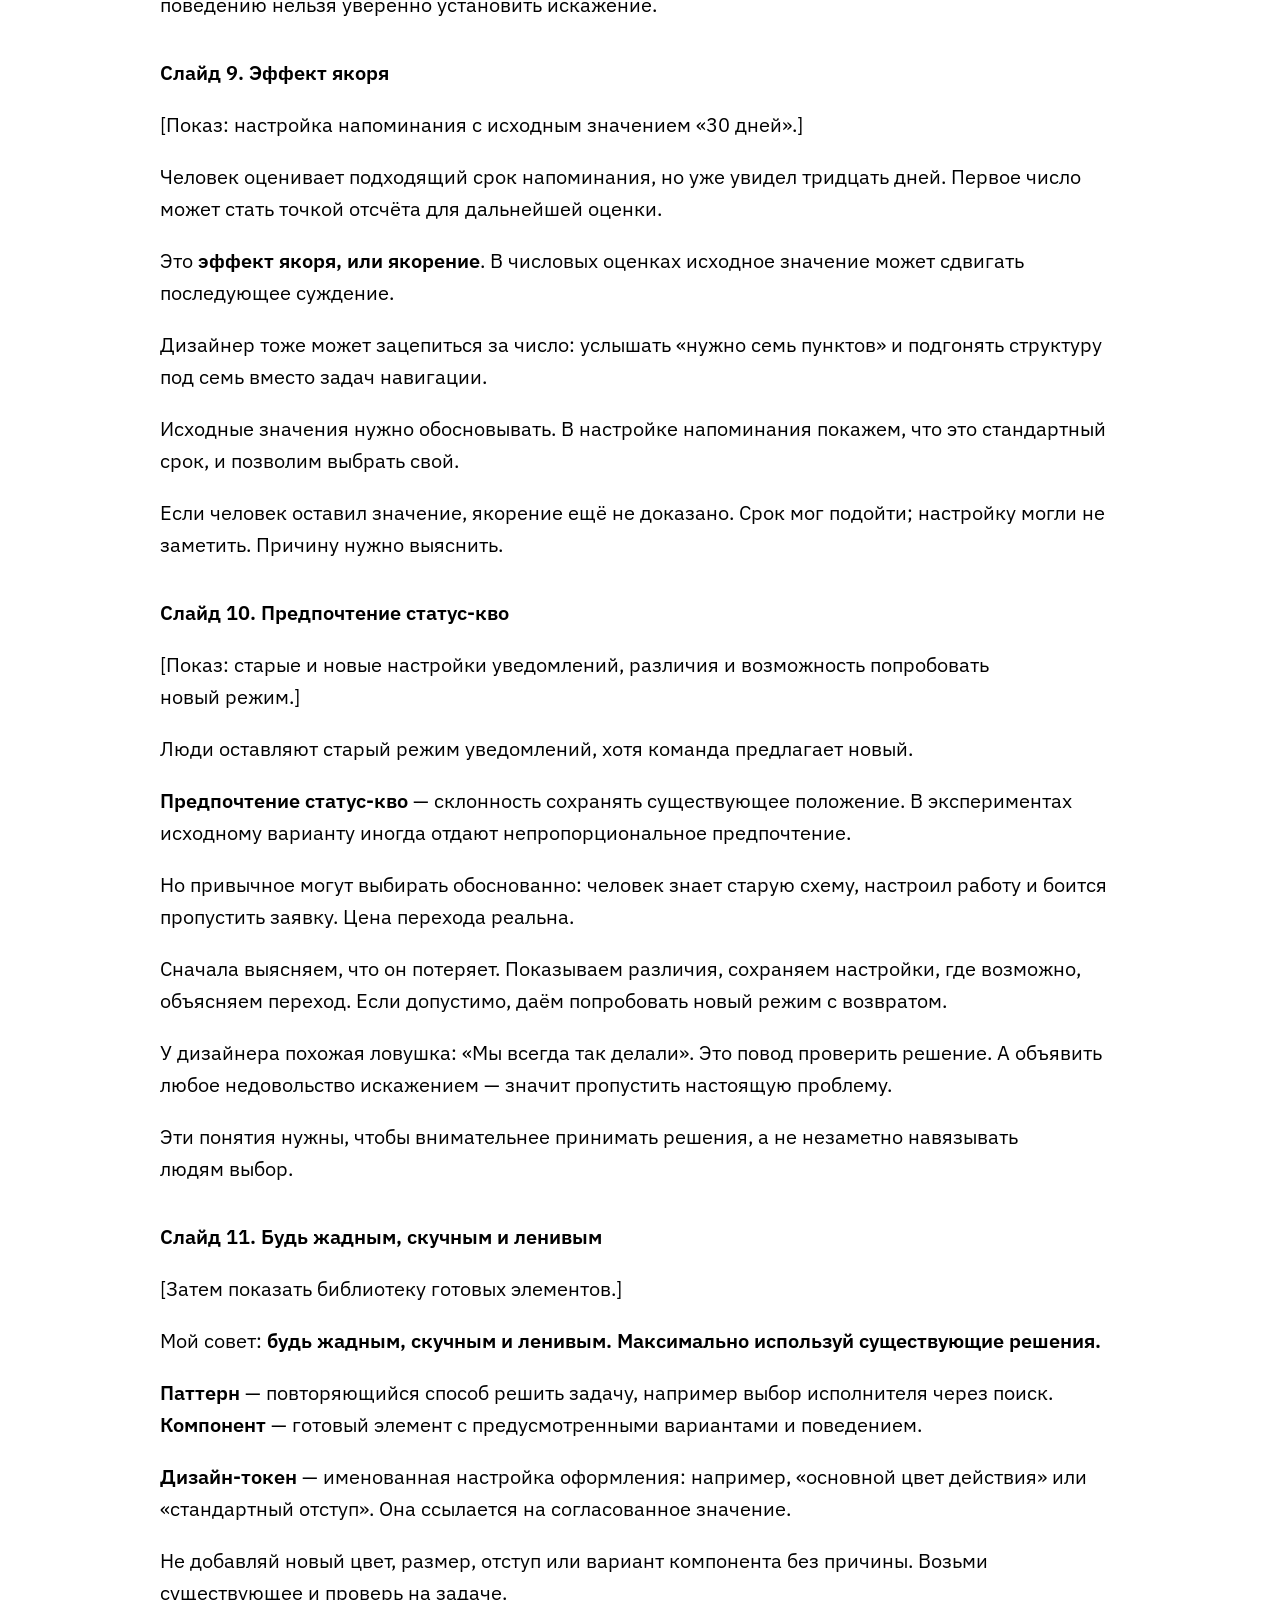
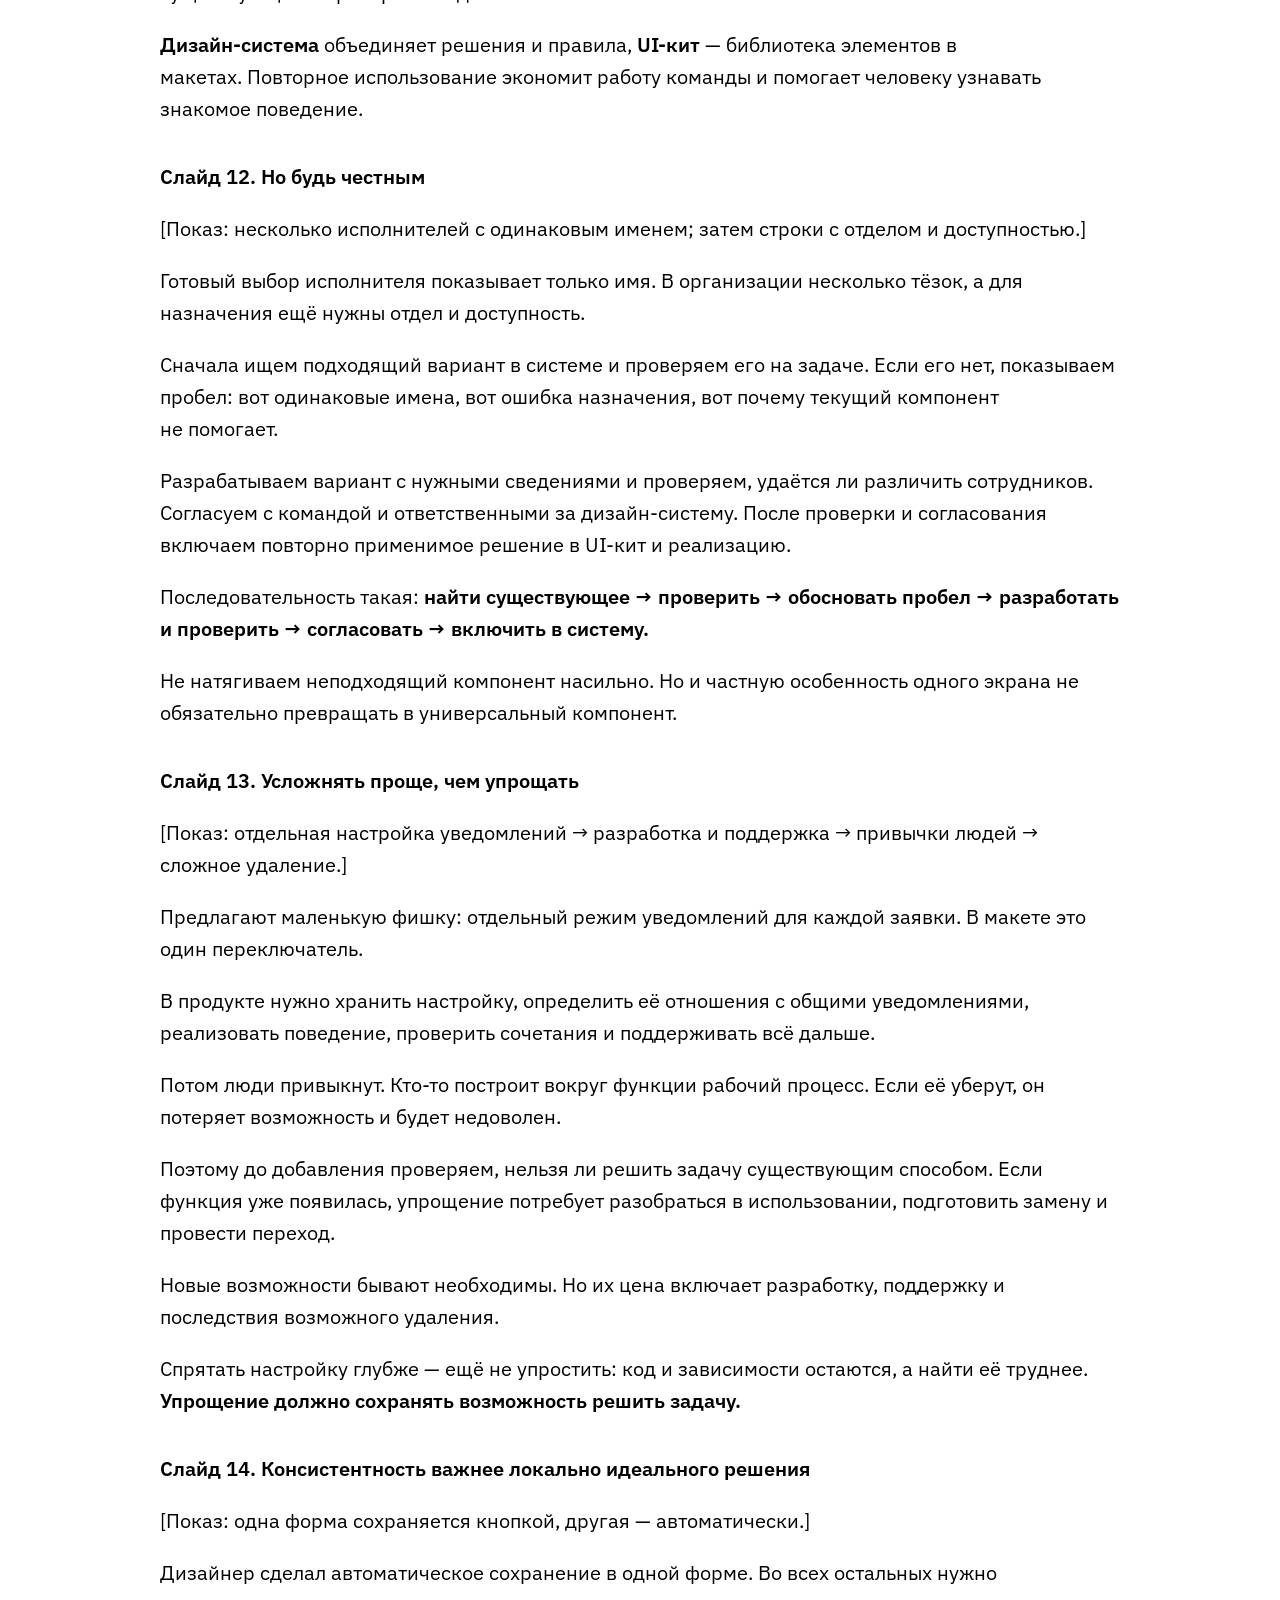
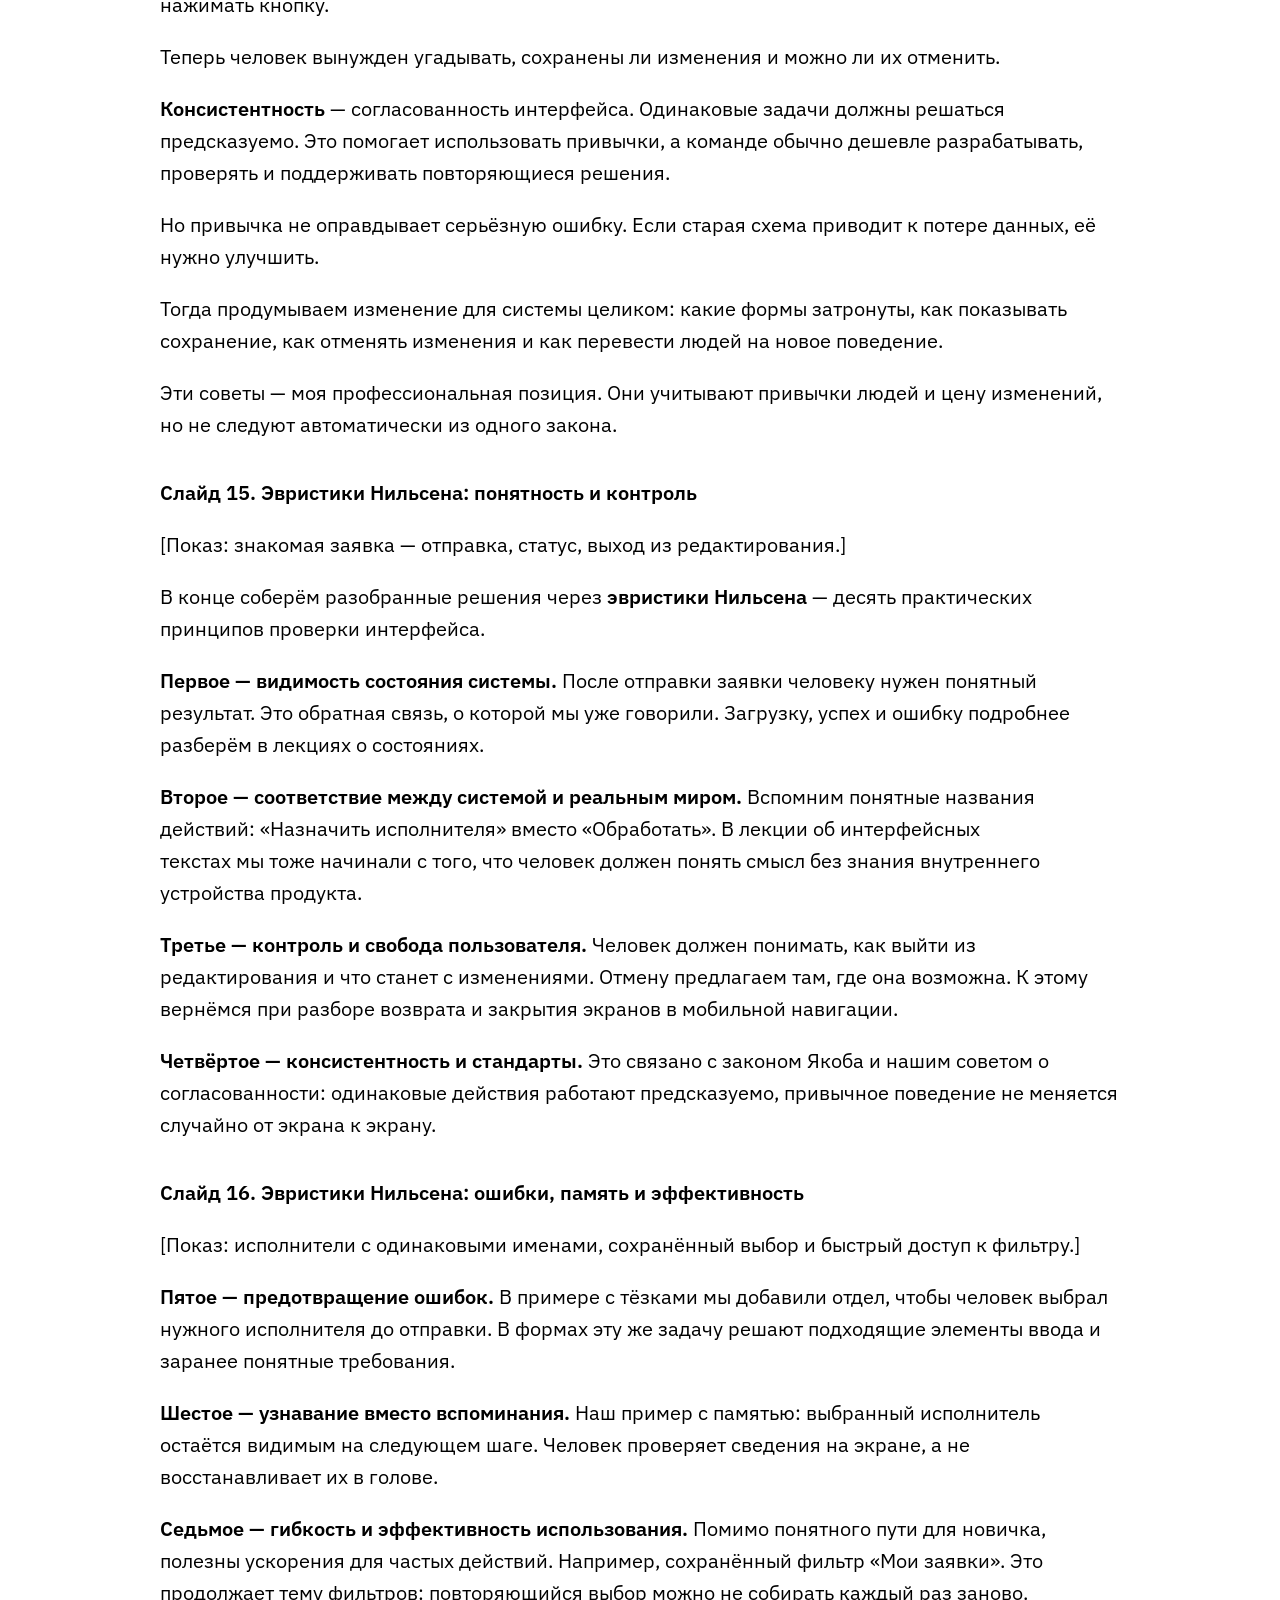
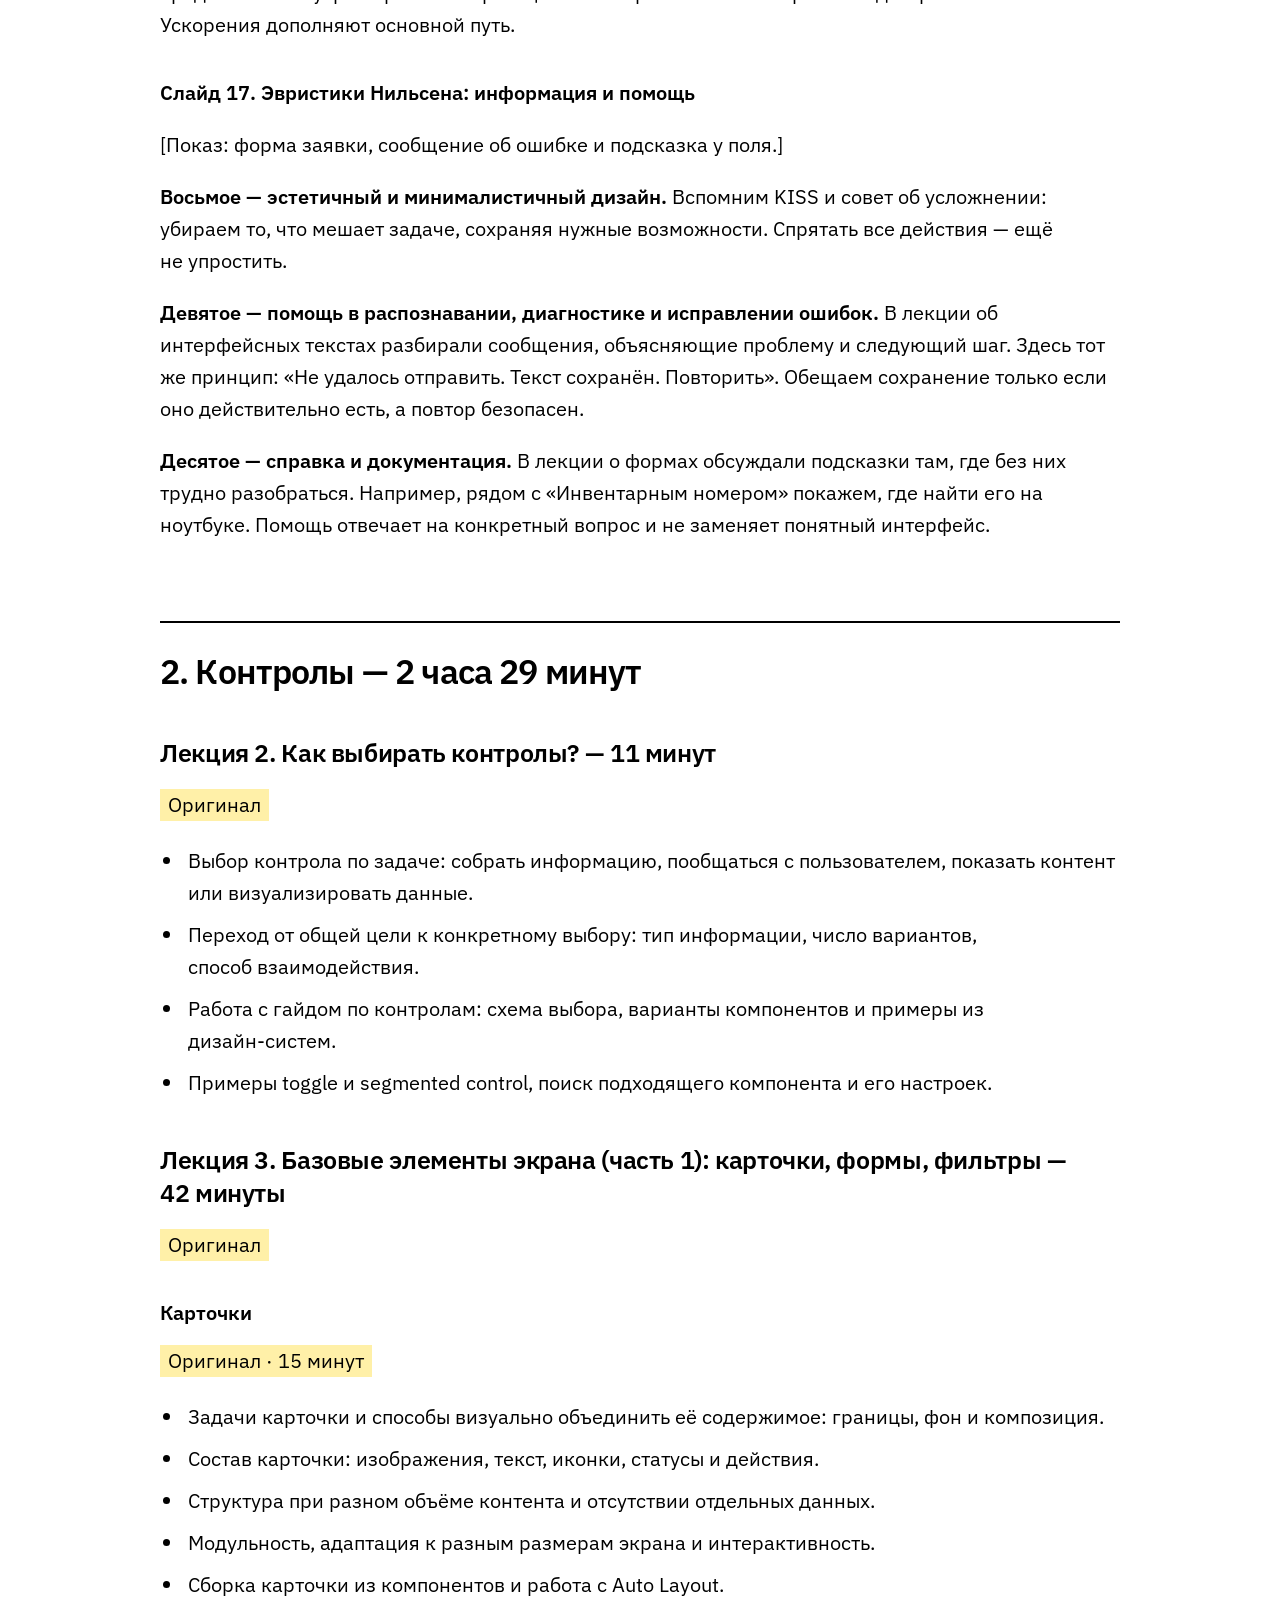
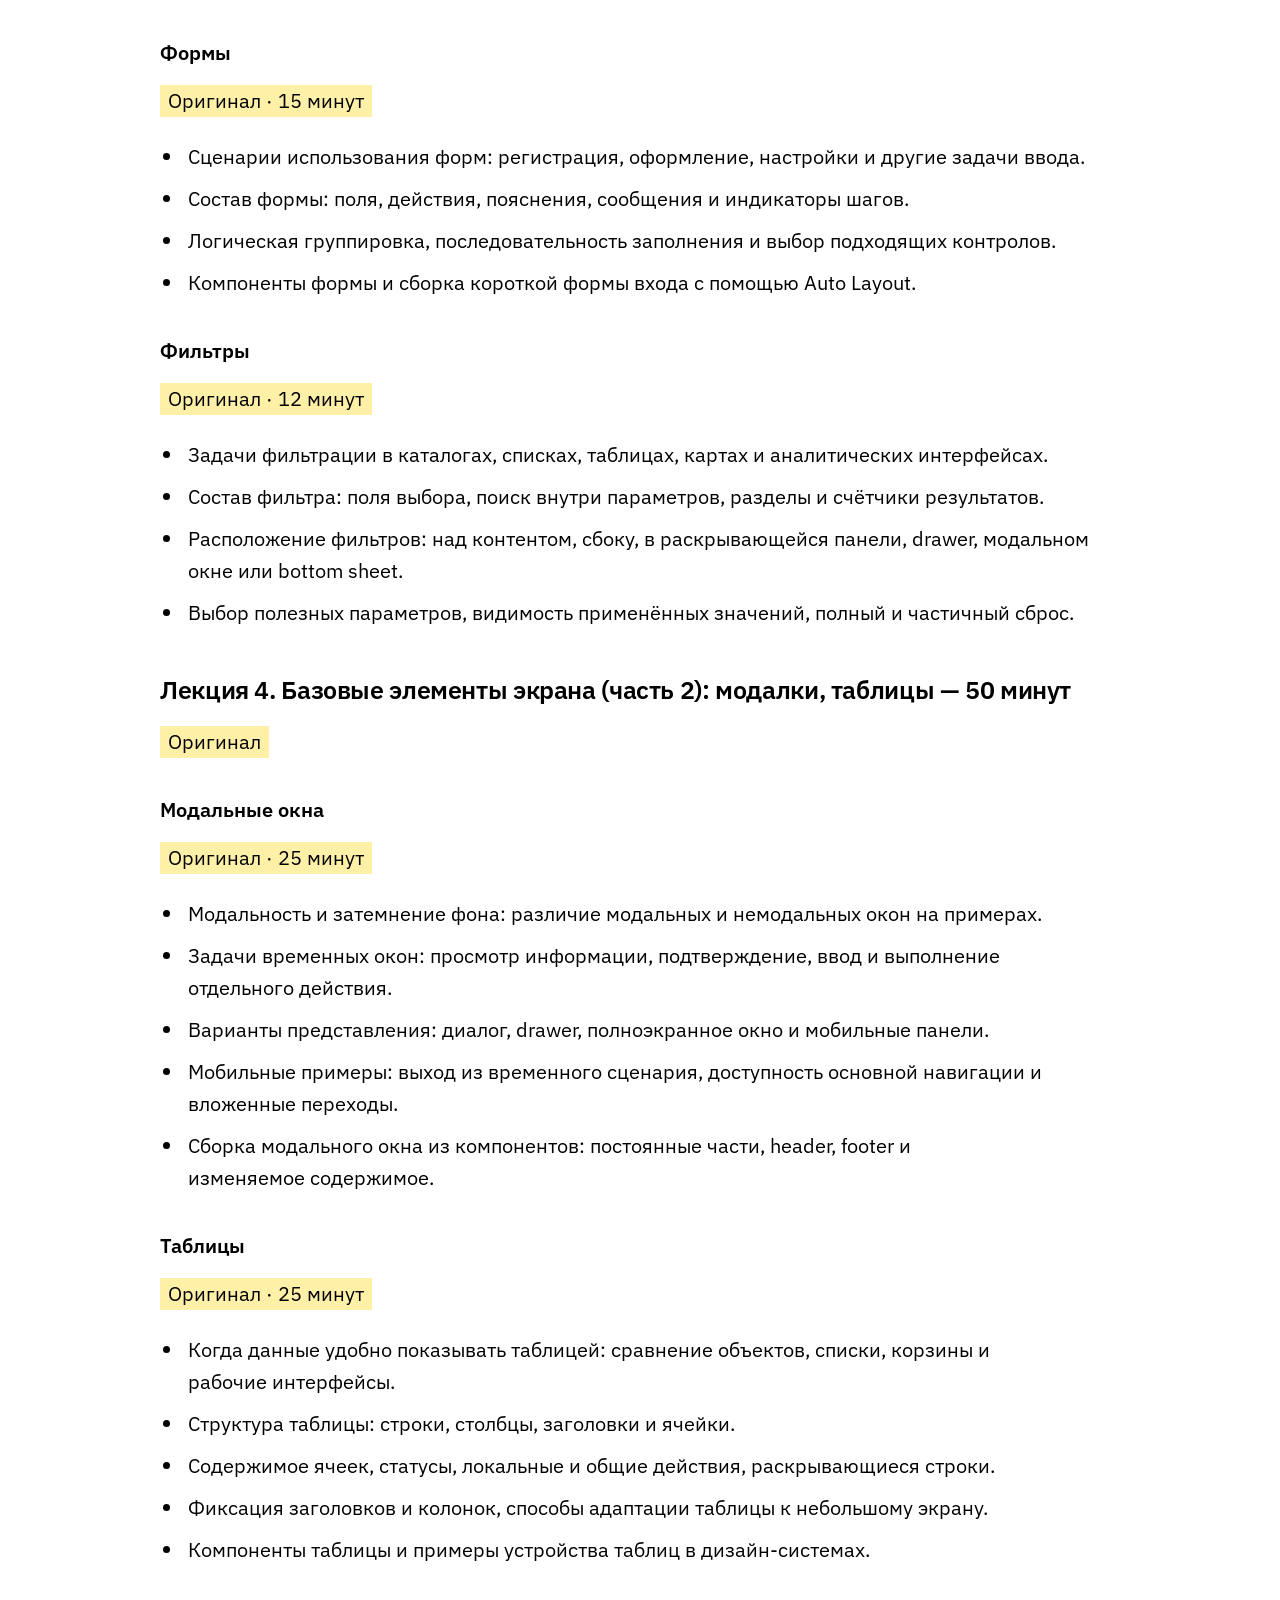
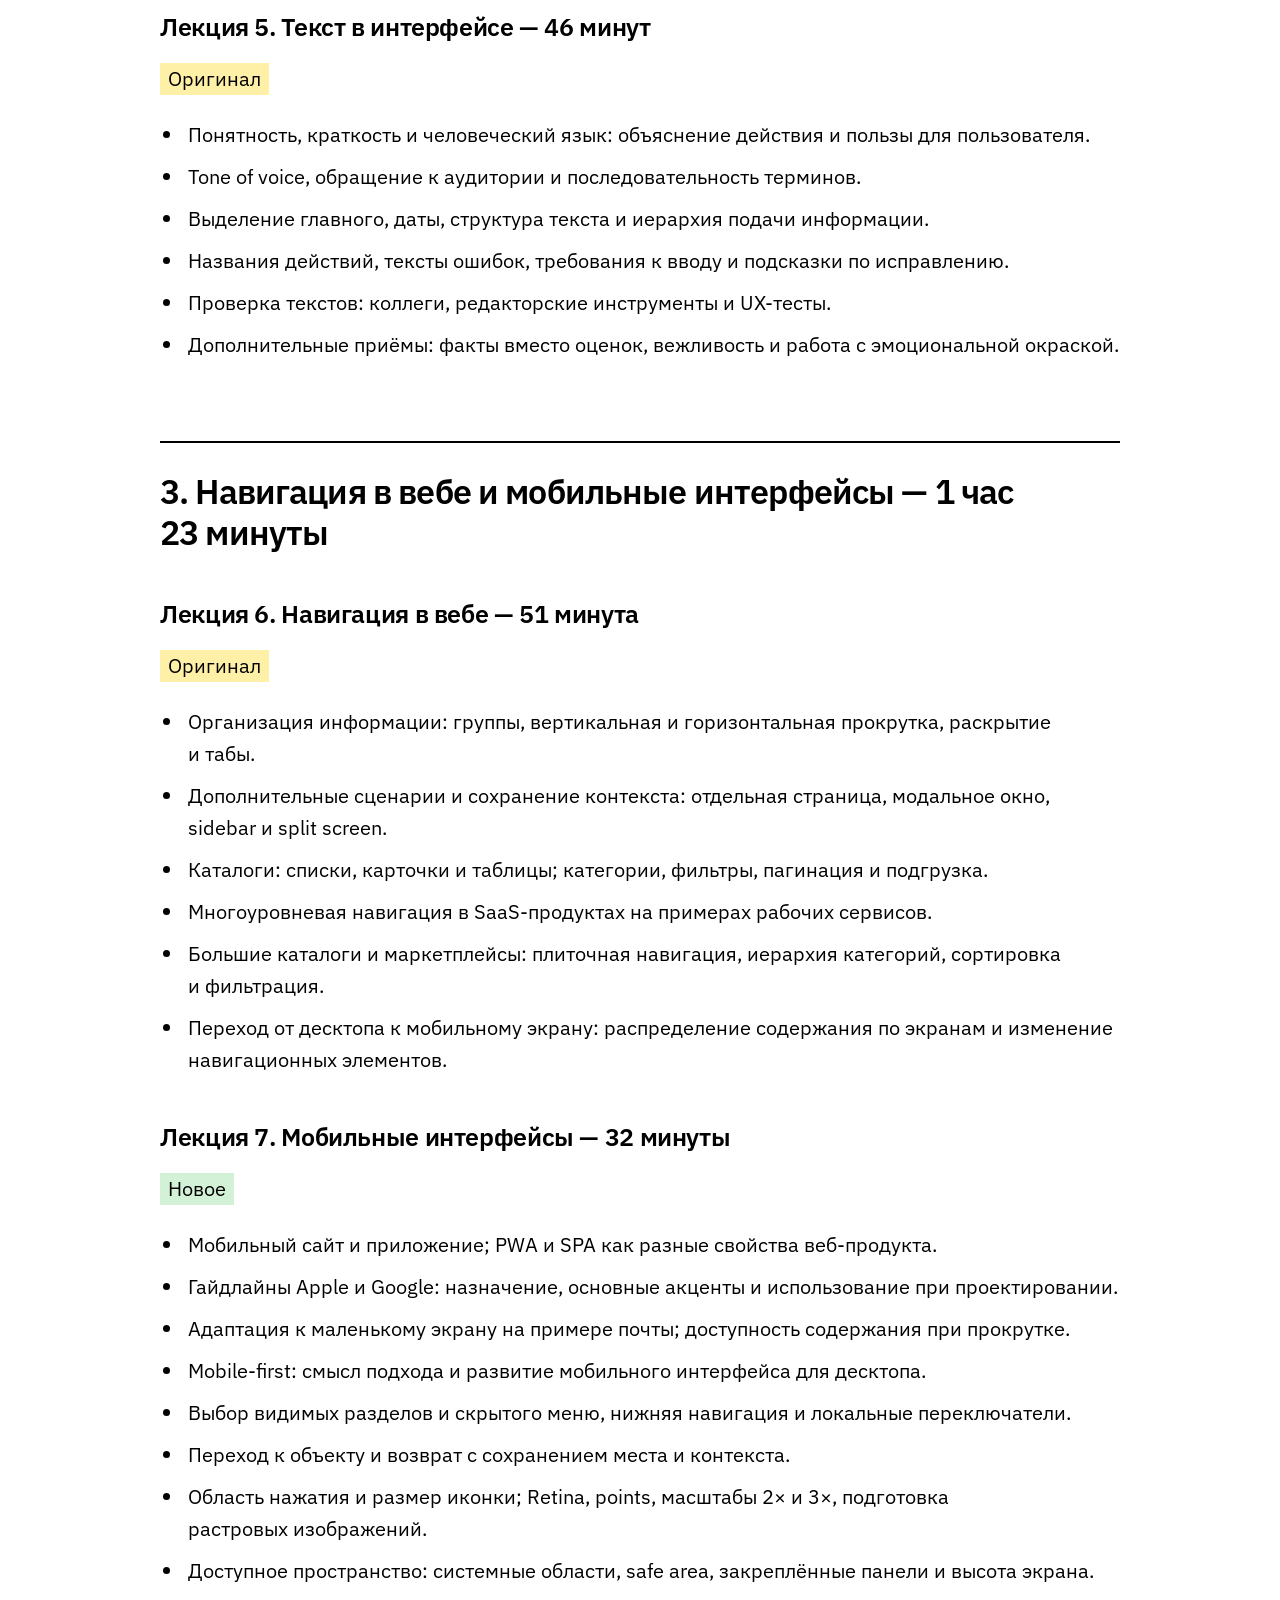
==== commit d199865a: "Use IBM Plex Sans for clearer long-form reading" ====
--- a/just-enough/index.html
+++ b/just-enough/index.html
@@ -1,7 +1,7 @@
 <!doctype html>
 <html lang="ru"><head><meta charset="utf-8"><meta name="viewport" content="width=device-width, initial-scale=1">
 <title>Базовый минимум · UX-курс</title><meta name="description" content="Программа UX-курса: Базовый минимум и Роскошный максимум. Темы, длительность и материалы лекций.">
-<link rel="stylesheet" href="../style.css?v=9b7f2c0cea89"><meta name="theme-color" content="#ffffff"></head>
+<link rel="stylesheet" href="../style.css?v=1476566e1108"><meta name="theme-color" content="#ffffff"></head>
 <body><a class="skip" href="#main">Перейти к материалу</a>
 <header><a href="../">UX-курс</a><nav aria-label="Варианты курса"><a href="../just-enough/" aria-current="page">Базовый минимум</a><a href="../royal-package/">Роскошный максимум</a></nav></header>
 <main id="main"><h1>Базовый минимум</h1><article><p>Черновик для обсуждения. Существующие лекции представлены кратким обзором, две новые — полным текстом: «Базовые принципы построения интерфейсов» и «Мобильные интерфейсы».</p>
--- a/style.css
+++ b/style.css
@@ -1,10 +1,10 @@
-@import url('https://fonts.googleapis.com/css2?family=Ysabeau+Office:wght@400;600&display=swap');
+@import url('https://fonts.googleapis.com/css2?family=IBM+Plex+Sans:wght@400;600&display=swap');
 
 :root {
-  --title: 600 3rem/1.12 'Ysabeau Office', sans-serif;
-  --block: 600 2.125rem/1.2 'Ysabeau Office', sans-serif;
-  --lecture: 600 1.5625rem/1.32 'Ysabeau Office', sans-serif;
-  --body: 400 1.25rem/1.6 'Ysabeau Office', sans-serif;
+  --title: 600 3rem/1.12 'IBM Plex Sans', sans-serif;
+  --block: 600 2.125rem/1.2 'IBM Plex Sans', sans-serif;
+  --lecture: 600 1.5625rem/1.32 'IBM Plex Sans', sans-serif;
+  --body: 400 1.25rem/1.6 'IBM Plex Sans', sans-serif;
 }
 * { box-sizing: border-box; }
 html { scroll-padding-top: 32px; }
@@ -55,7 +55,7 @@
 @media(max-width: 700px) {
   body { padding-bottom: 64px; }
   main.home { padding-top: 36px; }
-  :root { --body: 400 1.25rem/1.55 'Ysabeau Office', sans-serif; }
+  :root { --body: 400 1.25rem/1.55 'IBM Plex Sans', sans-serif; }
   header, main, footer { width: calc(100% - 40px); }
   header { display: block; margin-bottom: 44px; padding-block: 20px; }
   header nav { margin-top: 16px; gap: 8px 20px; }
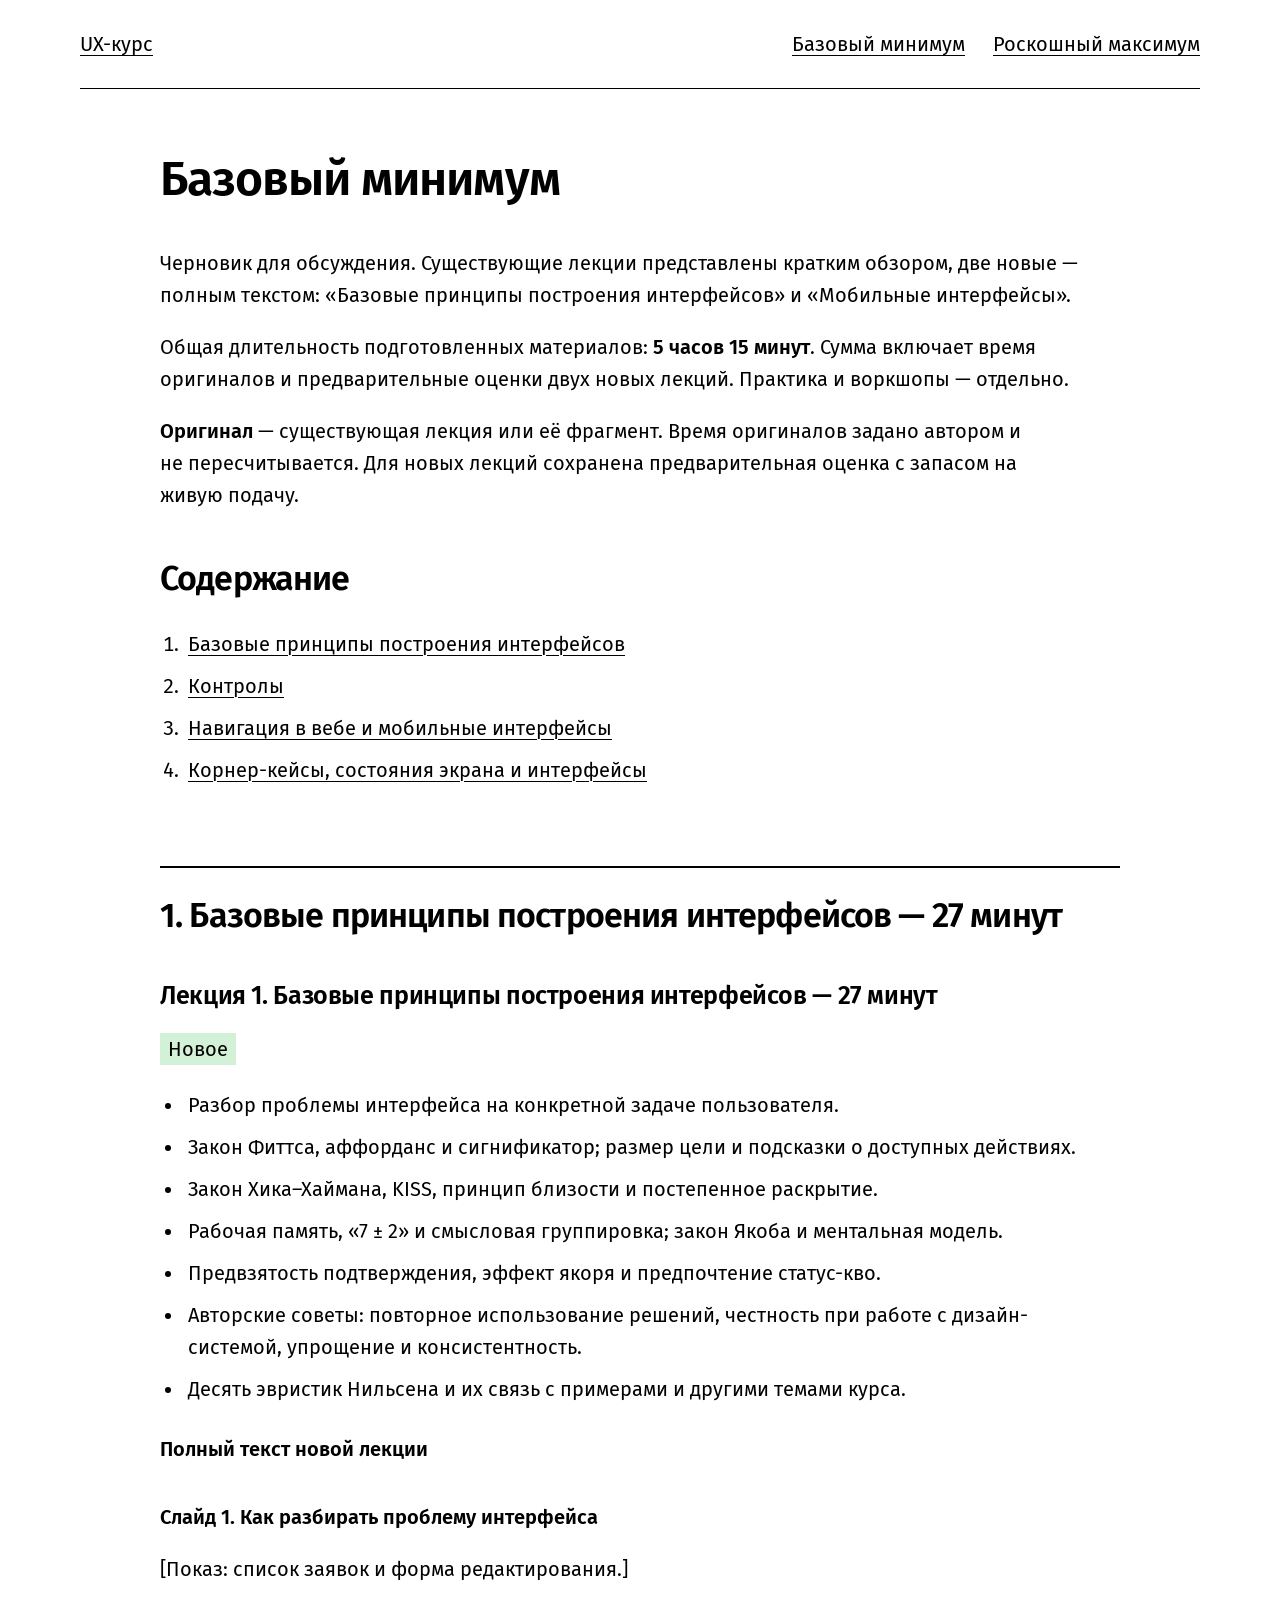
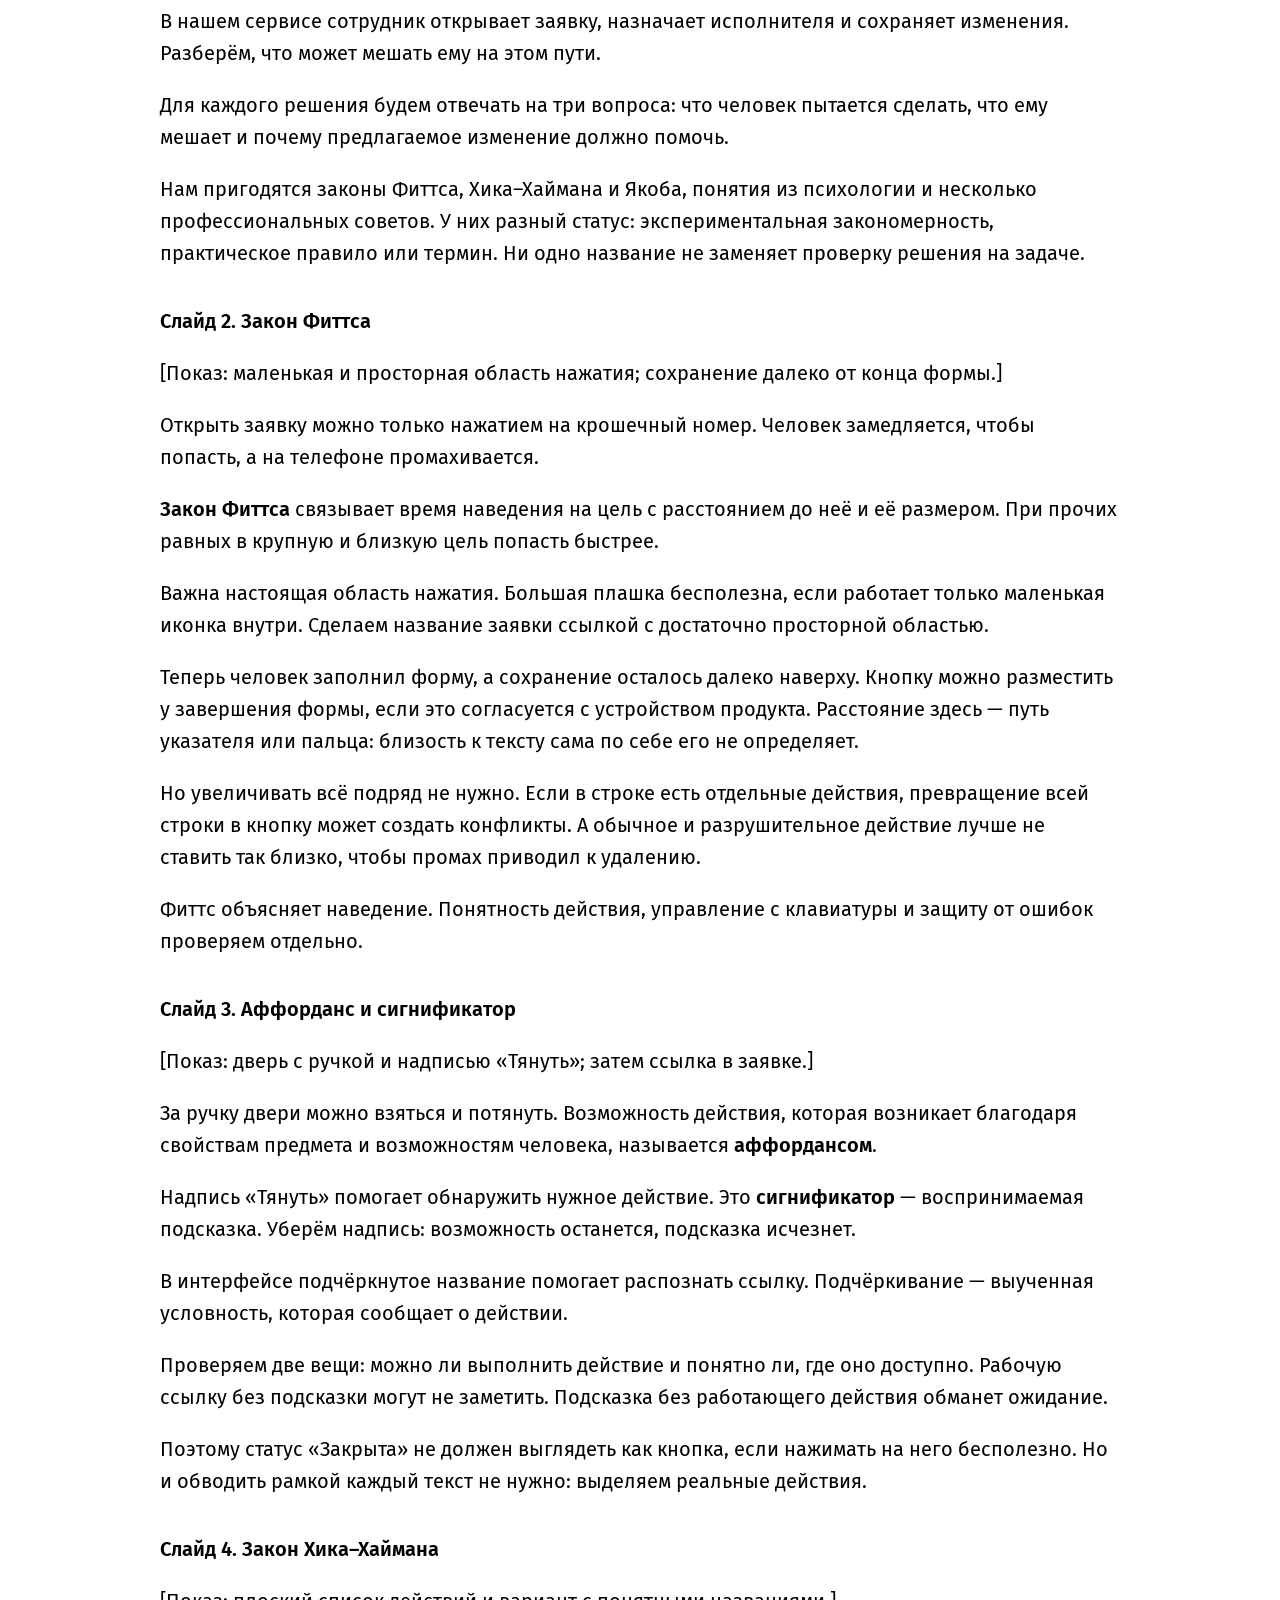
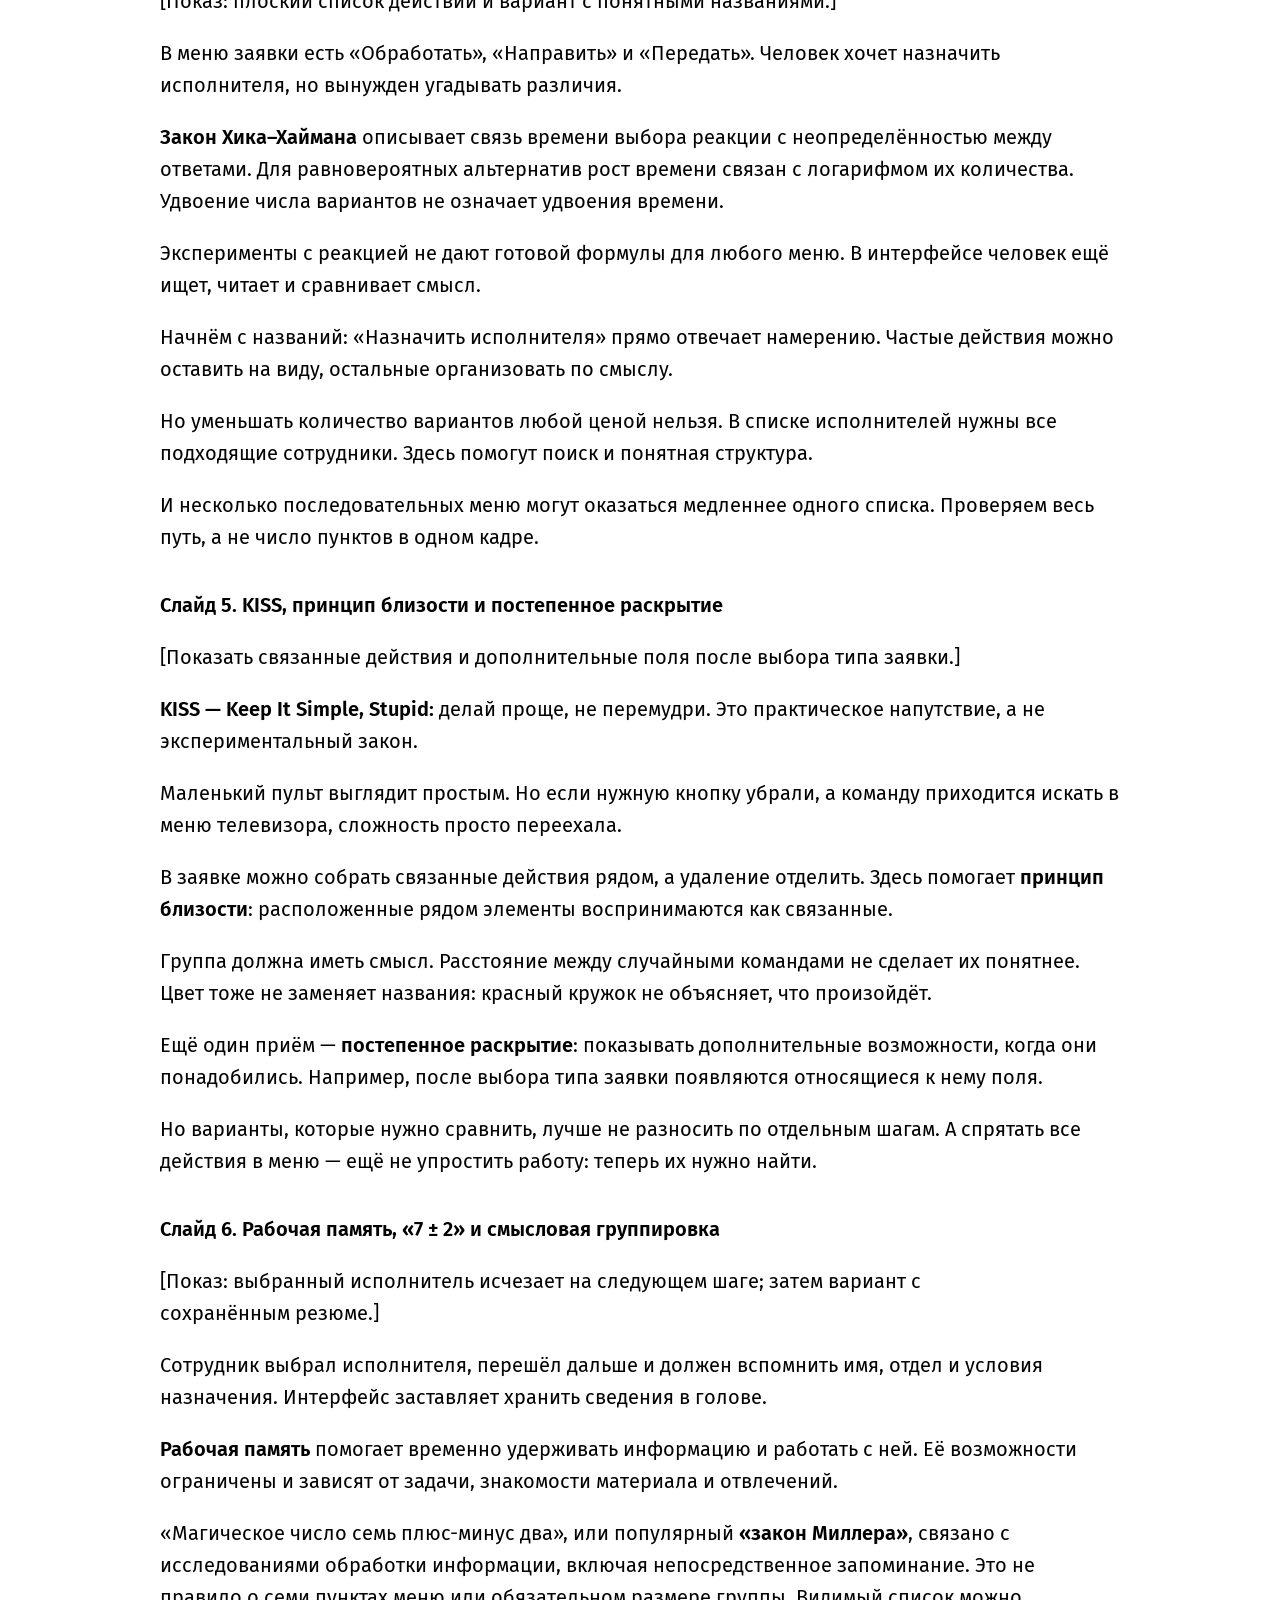
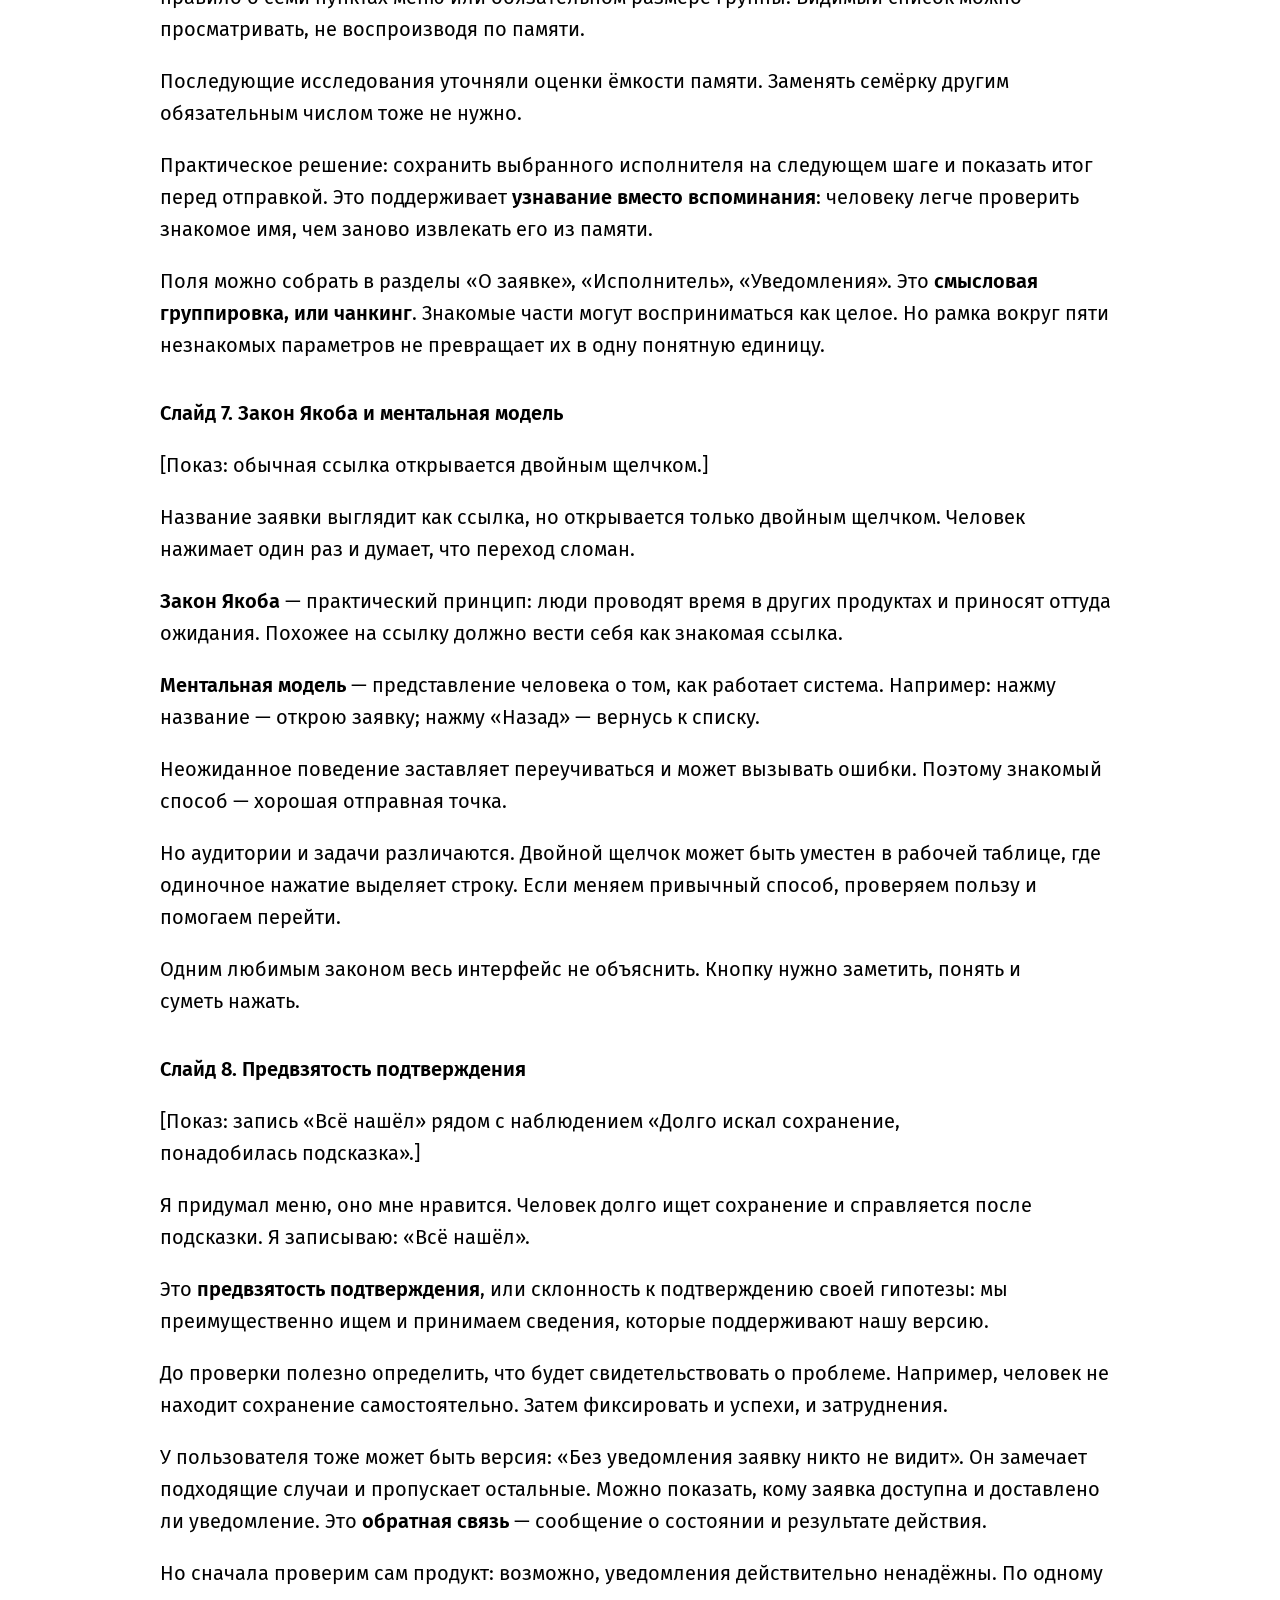
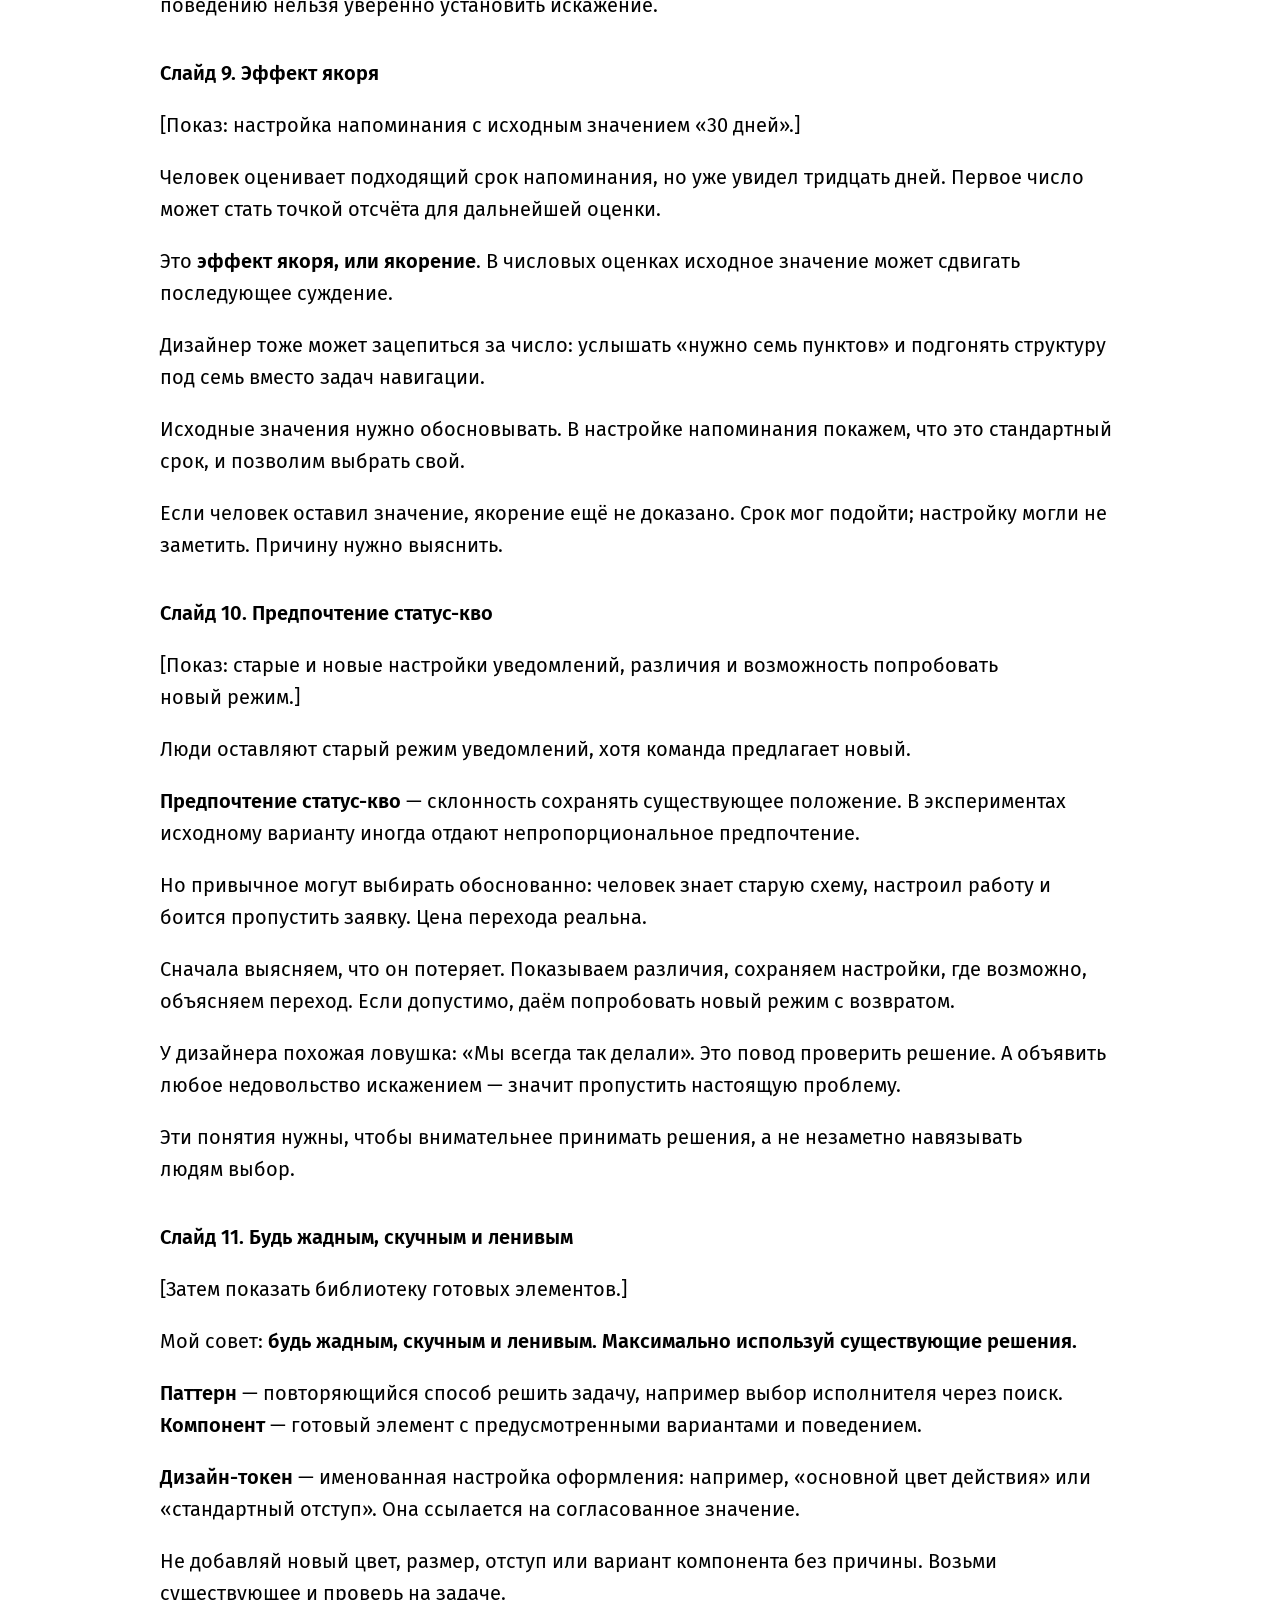
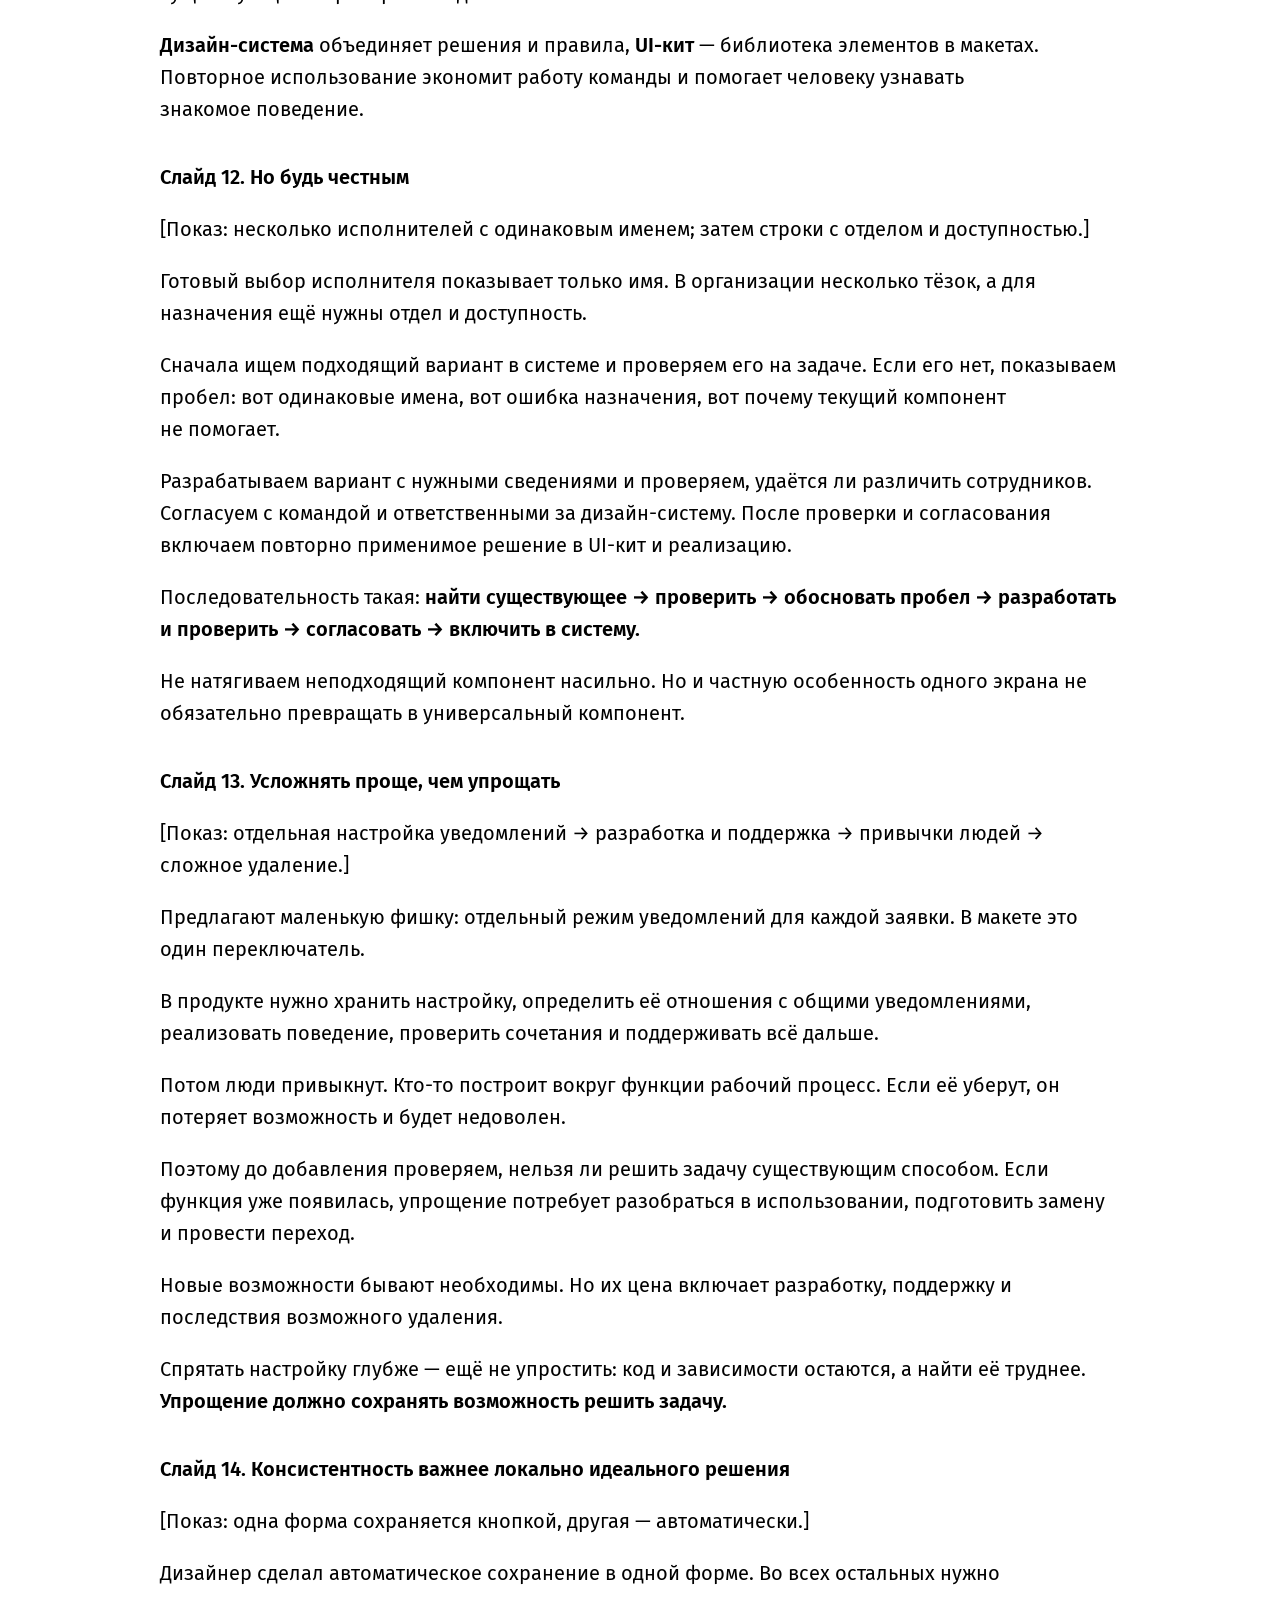
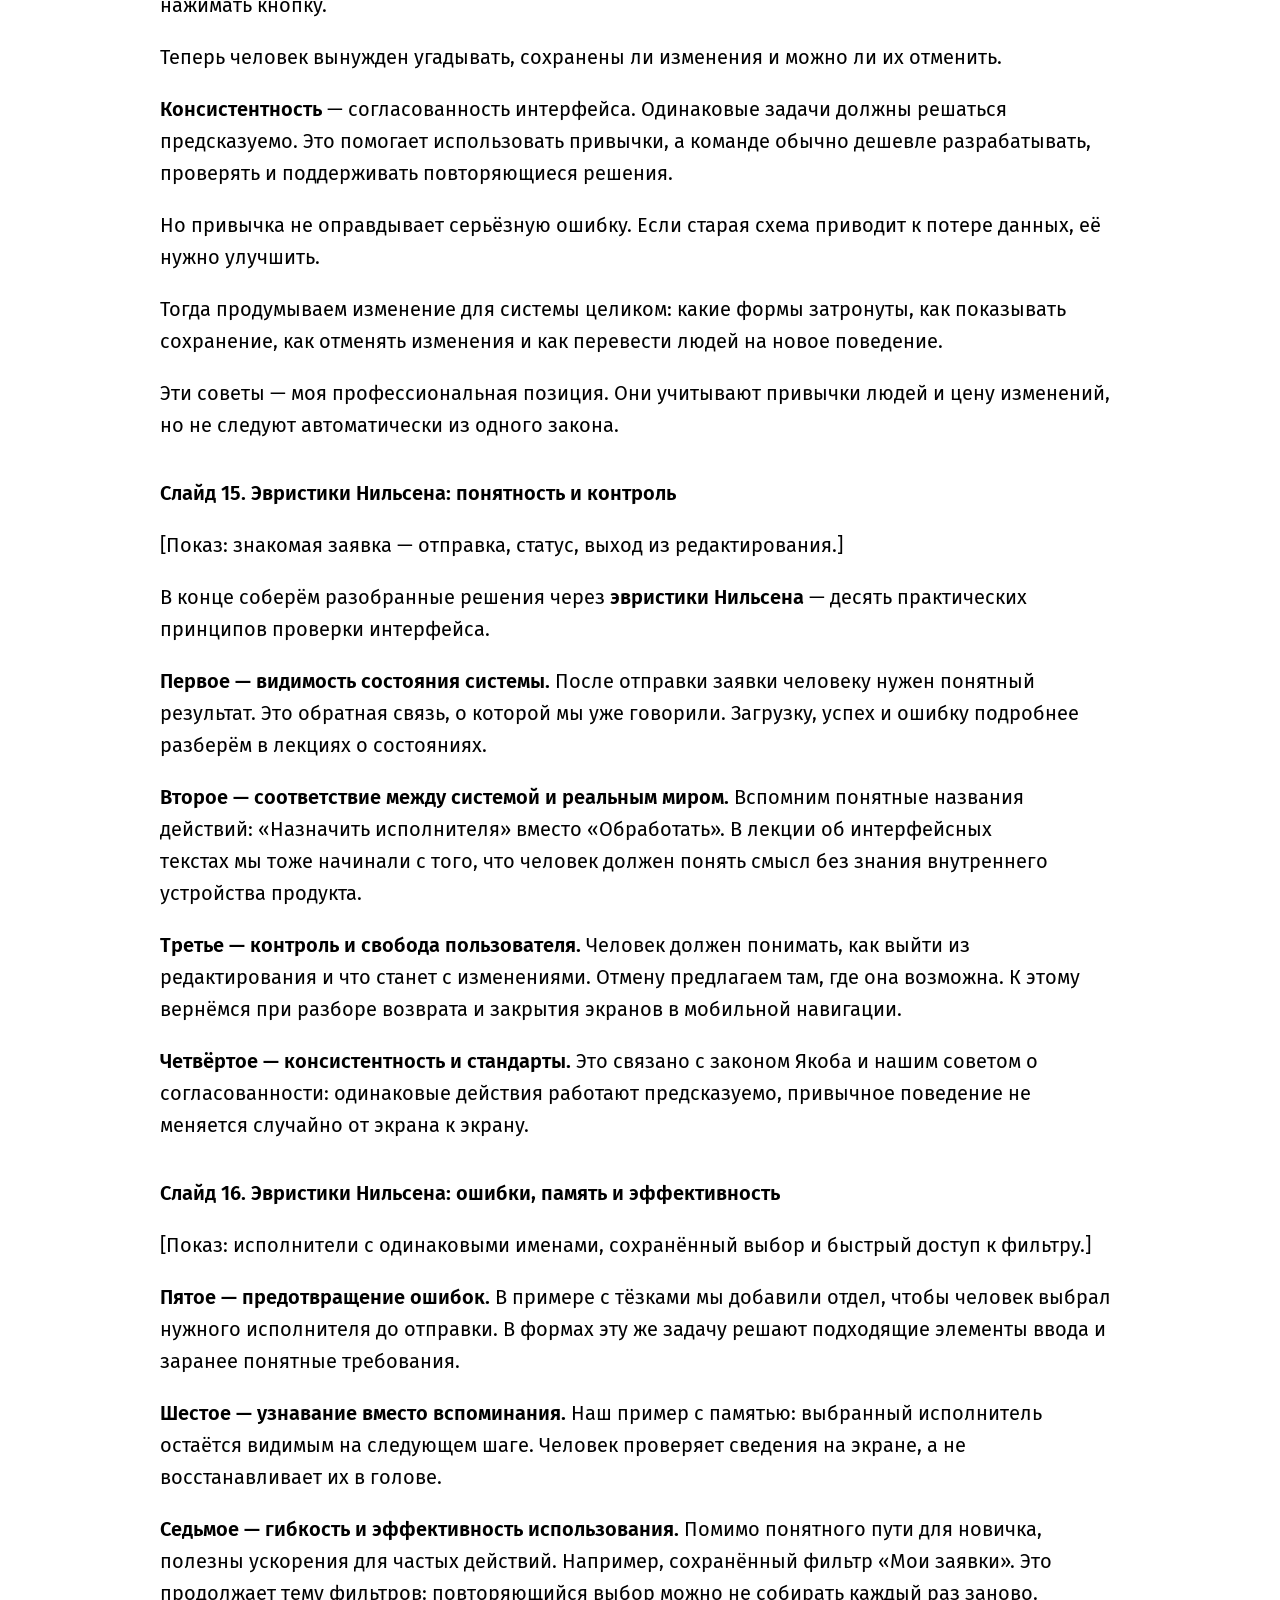
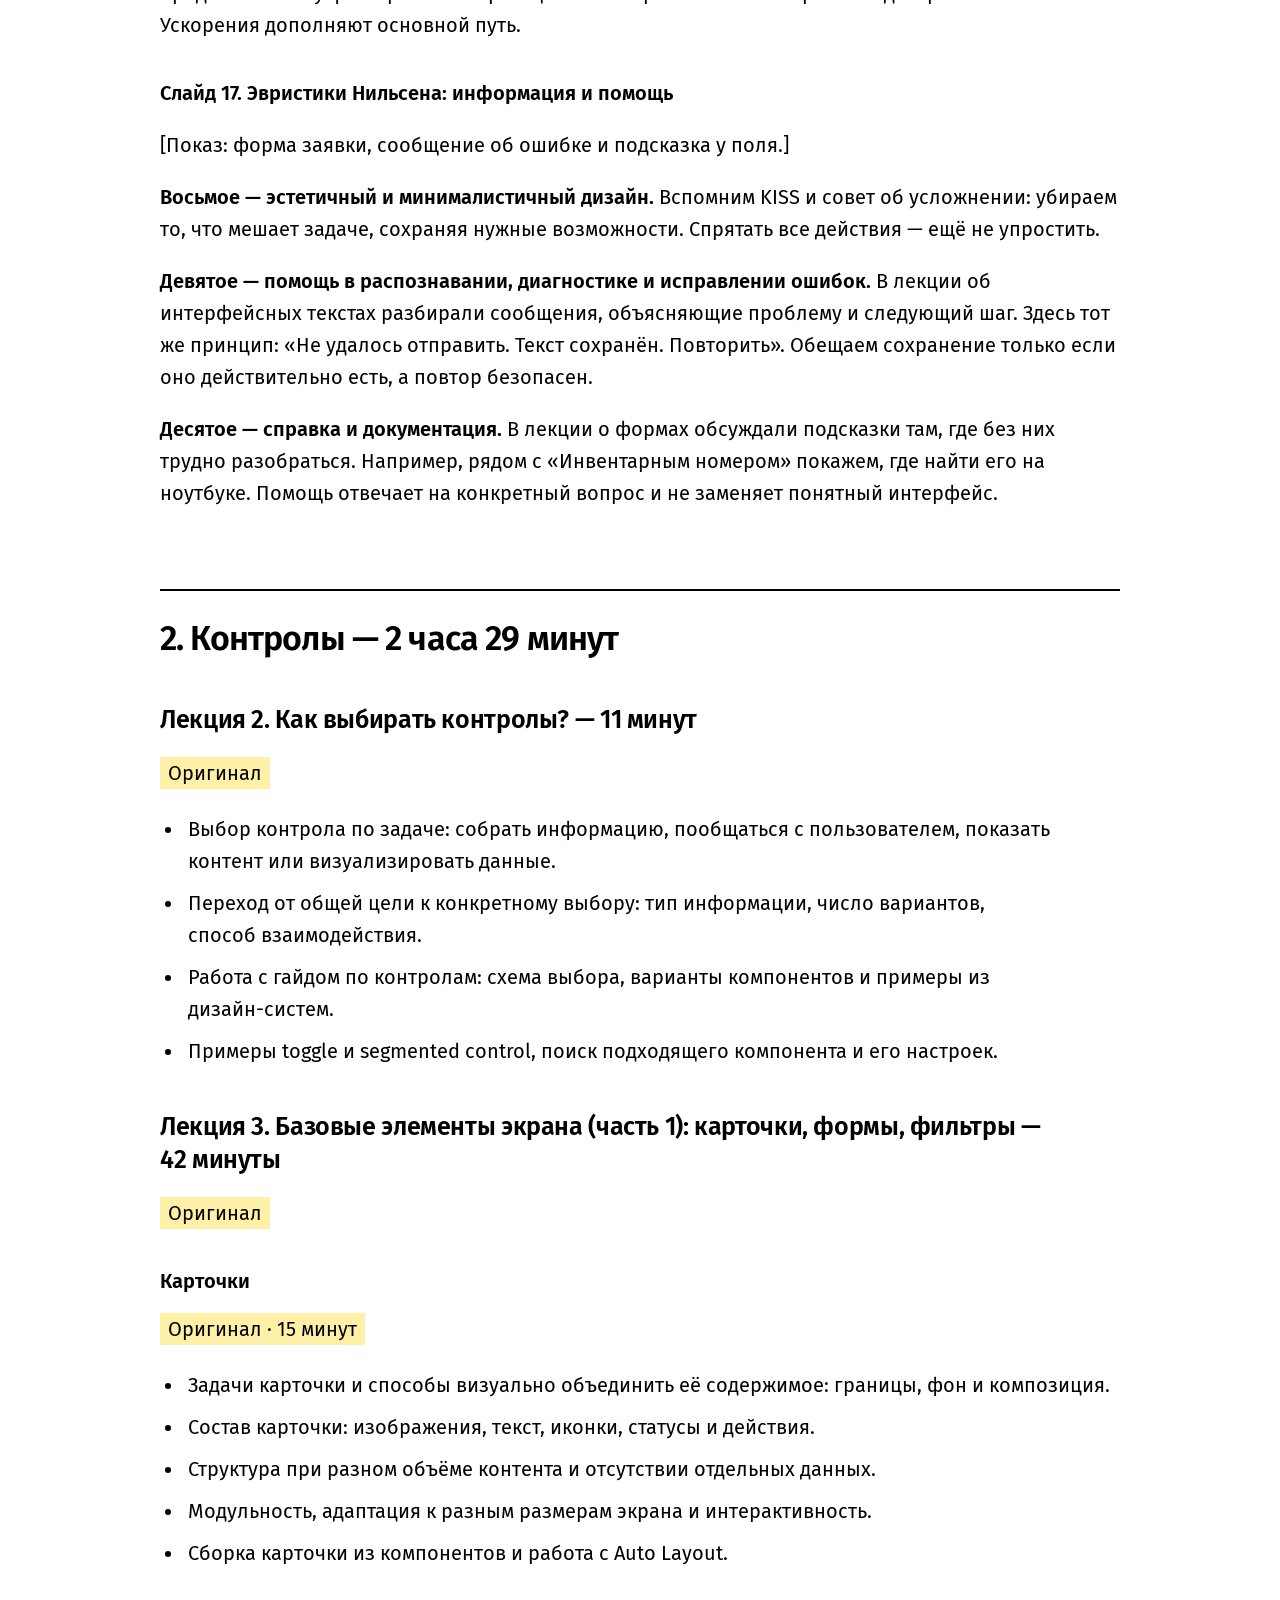
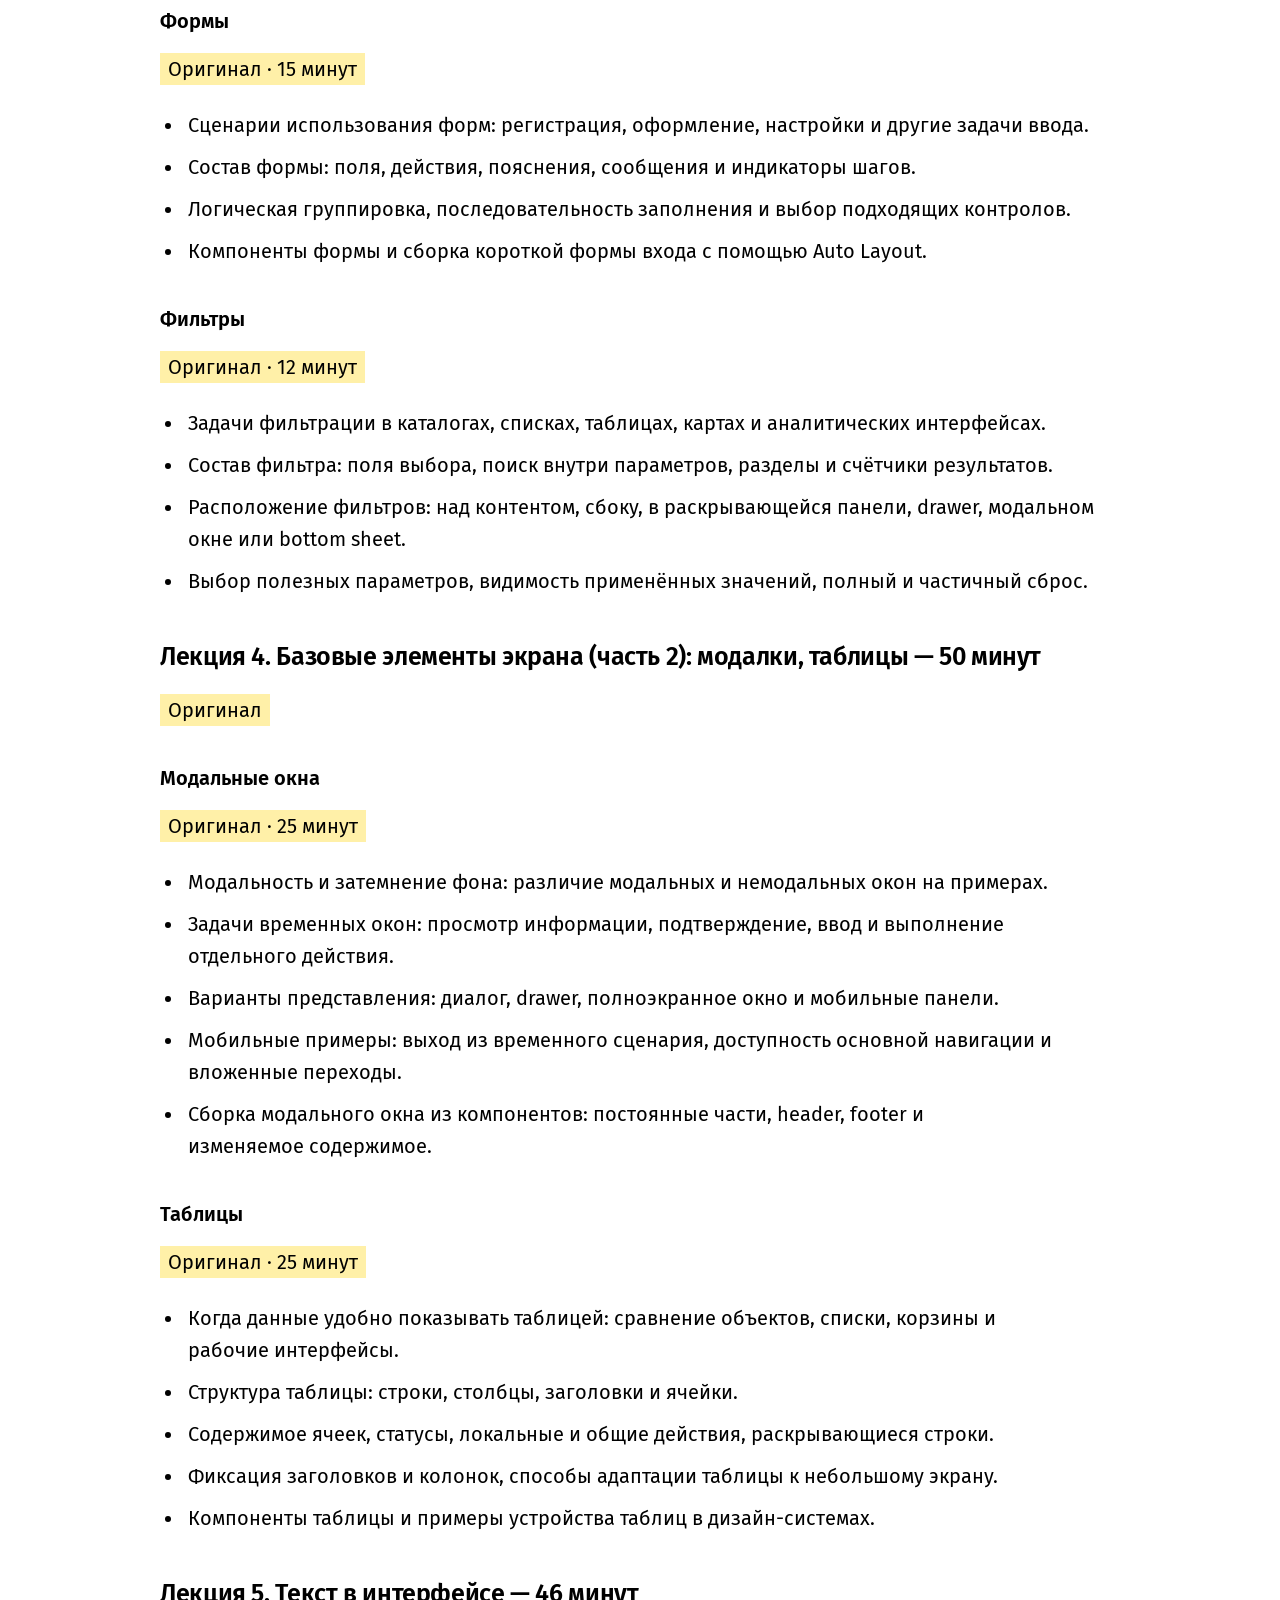
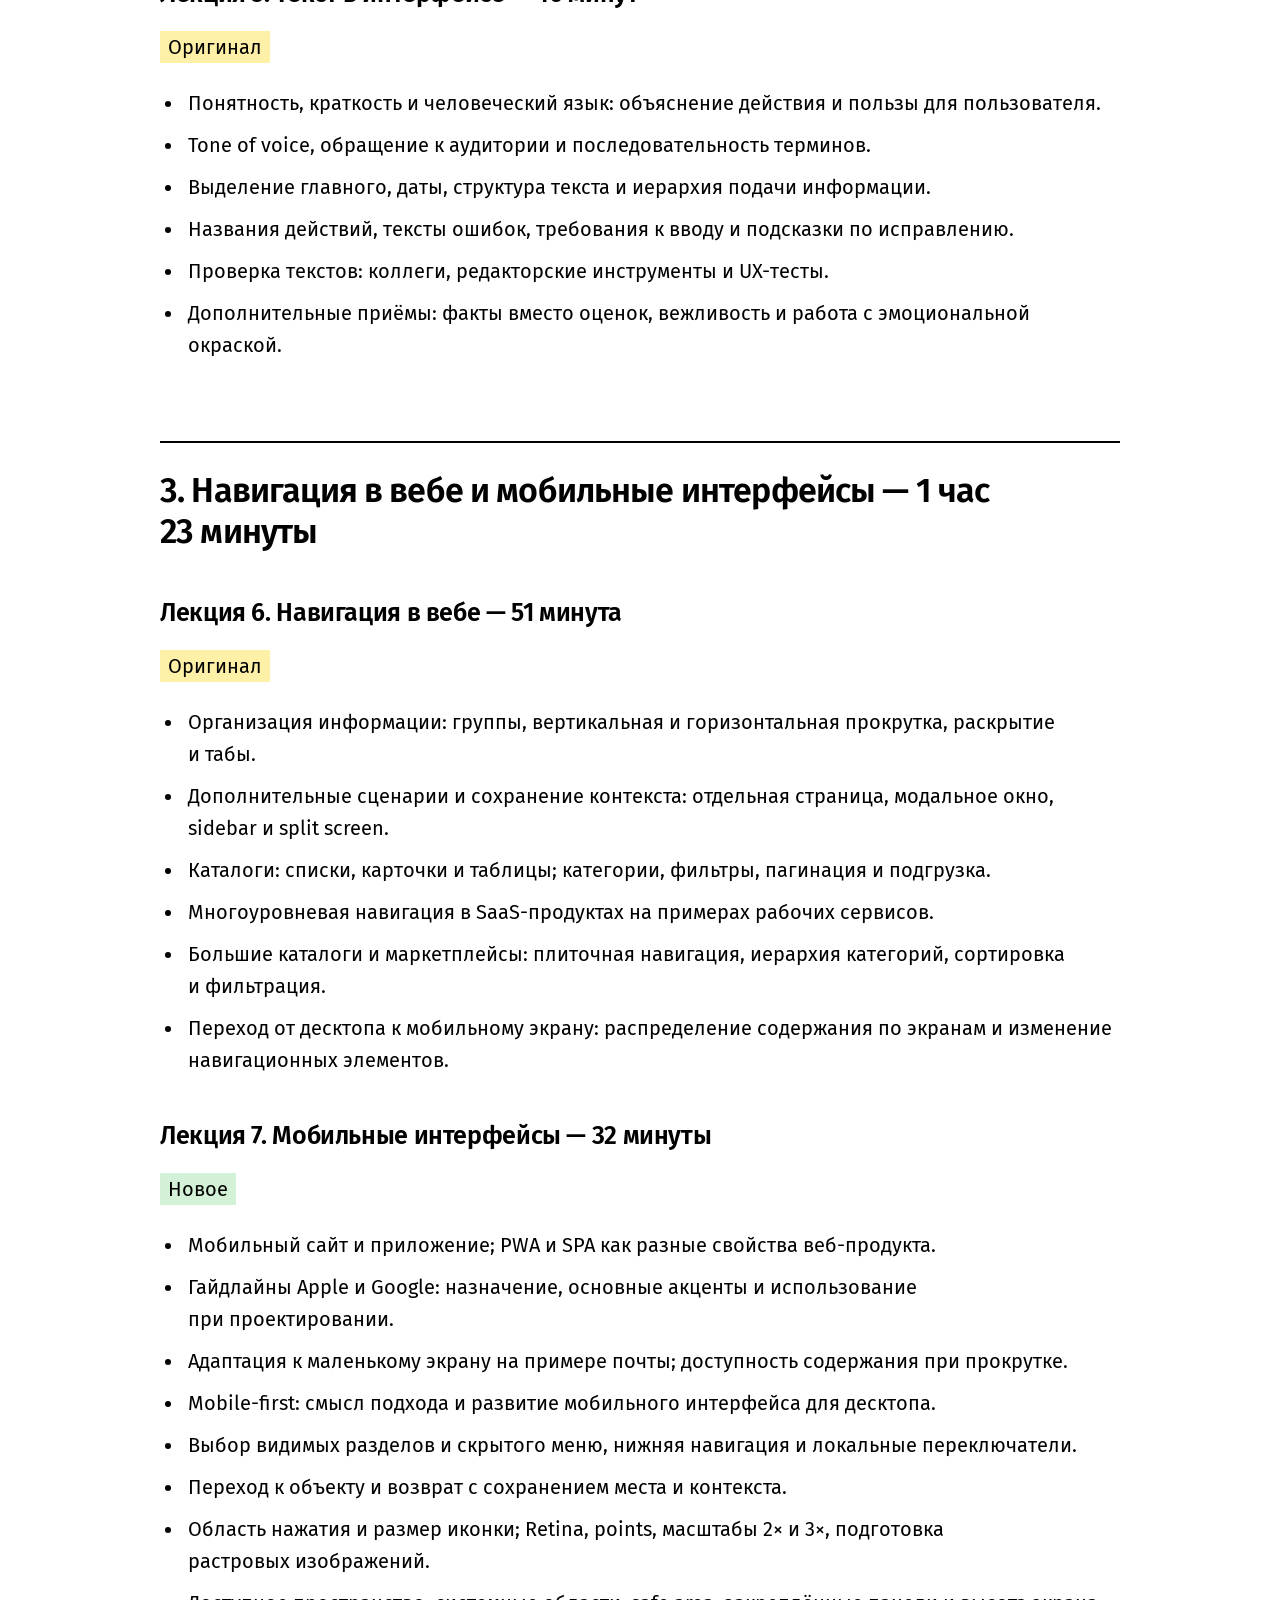
==== commit 0ed15a44: "Switch to Fira Sans and remove redundant open-program links" ====
--- a/just-enough/index.html
+++ b/just-enough/index.html
@@ -1,7 +1,7 @@
 <!doctype html>
 <html lang="ru"><head><meta charset="utf-8"><meta name="viewport" content="width=device-width, initial-scale=1">
 <title>Базовый минимум · UX-курс</title><meta name="description" content="Программа UX-курса: Базовый минимум и Роскошный максимум. Темы, длительность и материалы лекций.">
-<link rel="stylesheet" href="../style.css?v=1476566e1108"><meta name="theme-color" content="#ffffff"></head>
+<link rel="stylesheet" href="../style.css?v=35ab3586e838"><meta name="theme-color" content="#ffffff"></head>
 <body><a class="skip" href="#main">Перейти к материалу</a>
 <header><a href="../">UX-курс</a><nav aria-label="Варианты курса"><a href="../just-enough/" aria-current="page">Базовый минимум</a><a href="../royal-package/">Роскошный максимум</a></nav></header>
 <main id="main"><h1>Базовый минимум</h1><article><p>Черновик для обсуждения. Существующие лекции представлены кратким обзором, две новые — полным текстом: «Базовые принципы построения интерфейсов» и «Мобильные интерфейсы».</p>
--- a/style.css
+++ b/style.css
@@ -1,10 +1,10 @@
-@import url('https://fonts.googleapis.com/css2?family=IBM+Plex+Sans:wght@400;600&display=swap');
+@import url('https://fonts.googleapis.com/css2?family=Fira+Sans:wght@400;600&display=swap');
 
 :root {
-  --title: 600 3rem/1.12 'IBM Plex Sans', sans-serif;
-  --block: 600 2.125rem/1.2 'IBM Plex Sans', sans-serif;
-  --lecture: 600 1.5625rem/1.32 'IBM Plex Sans', sans-serif;
-  --body: 400 1.25rem/1.6 'IBM Plex Sans', sans-serif;
+  --title: 600 3rem/1.12 'Fira Sans', sans-serif;
+  --block: 600 2.125rem/1.2 'Fira Sans', sans-serif;
+  --lecture: 600 1.5625rem/1.32 'Fira Sans', sans-serif;
+  --body: 400 1.25rem/1.6 'Fira Sans', sans-serif;
 }
 * { box-sizing: border-box; }
 html { scroll-padding-top: 32px; }
@@ -49,13 +49,12 @@
 .course-card h2 { font: var(--block); margin: 0 0 20px; }
 .course-card > p { margin: 0 0 24px; }
 .course-card ul { margin-top: 0; }
-.course-card > p:last-child { margin-top: auto; margin-bottom: 0; padding-top: 20px; }
 .skip { position: absolute; top: -100px; background: #fff; padding: 8px; }
 .skip:focus { top: 8px; }
 @media(max-width: 700px) {
   body { padding-bottom: 64px; }
   main.home { padding-top: 36px; }
-  :root { --body: 400 1.25rem/1.55 'IBM Plex Sans', sans-serif; }
+  :root { --body: 400 1.25rem/1.55 'Fira Sans', sans-serif; }
   header, main, footer { width: calc(100% - 40px); }
   header { display: block; margin-bottom: 44px; padding-block: 20px; }
   header nav { margin-top: 16px; gap: 8px 20px; }
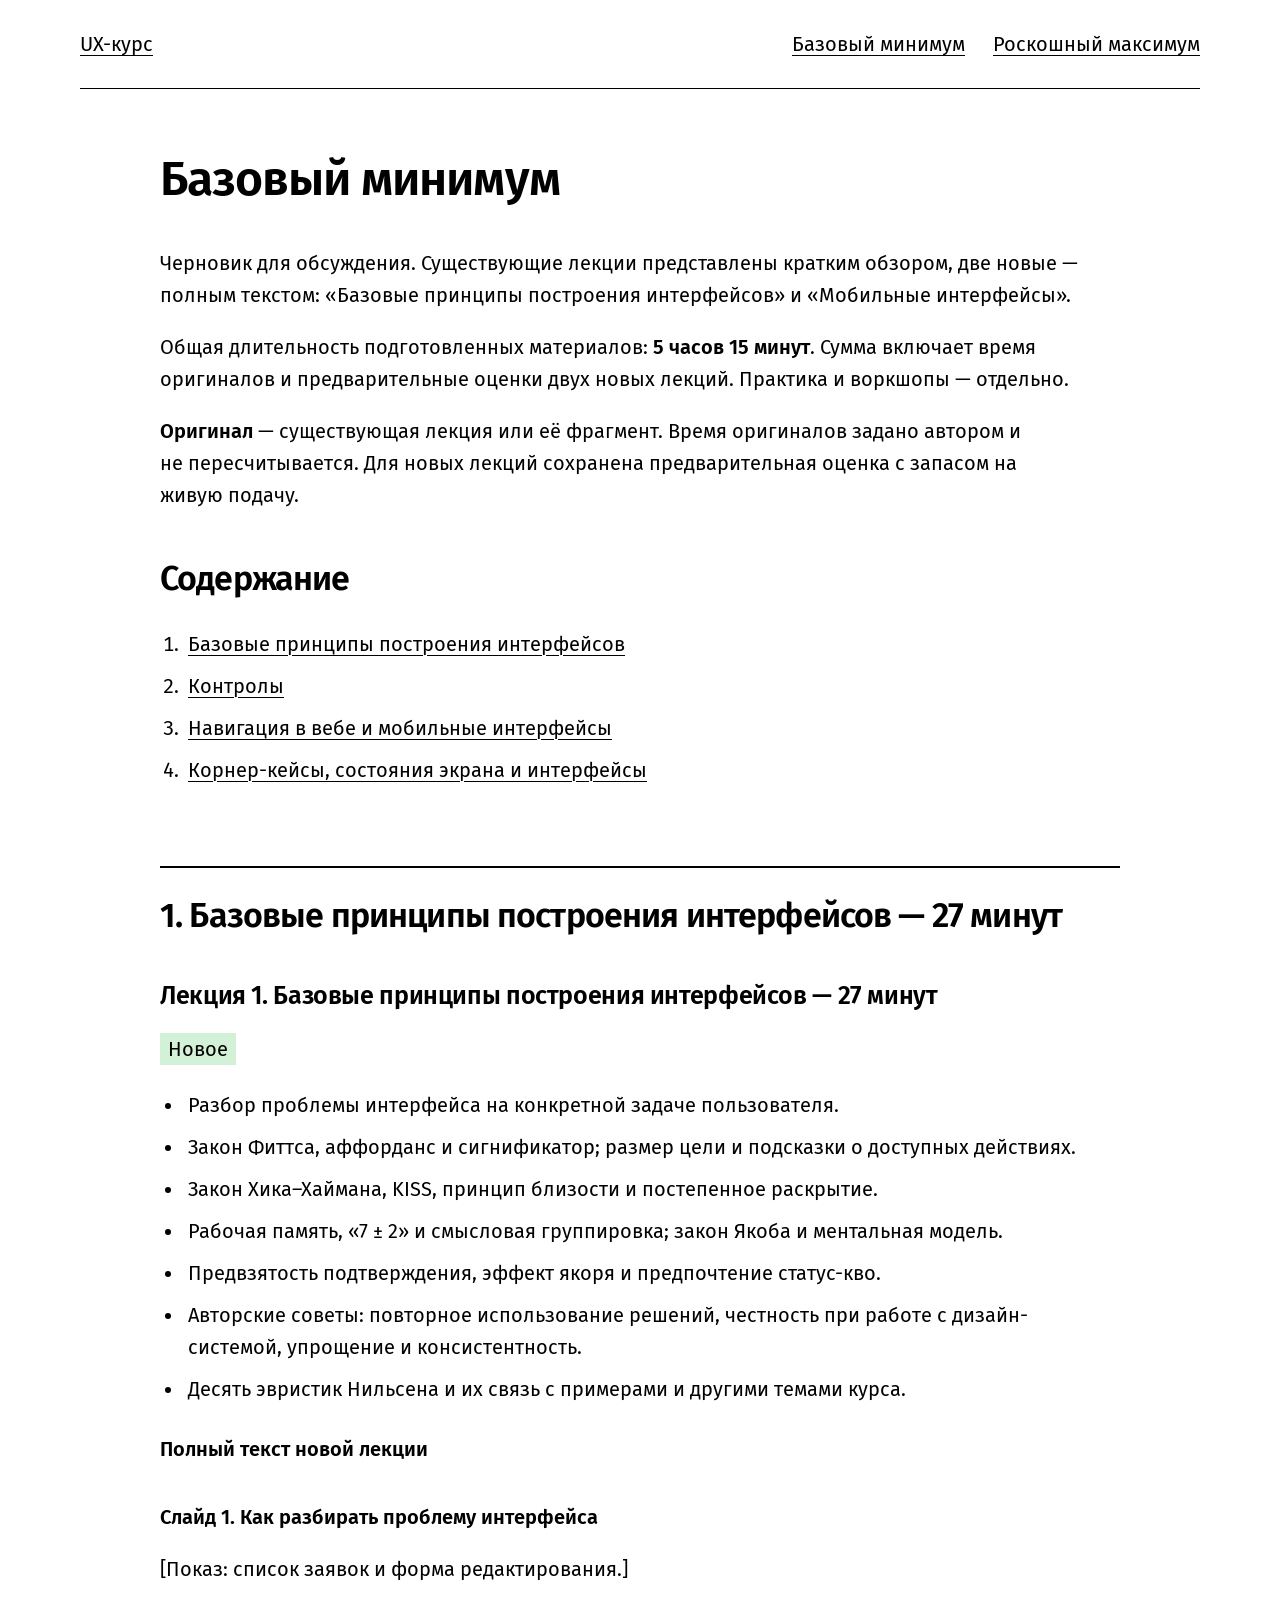
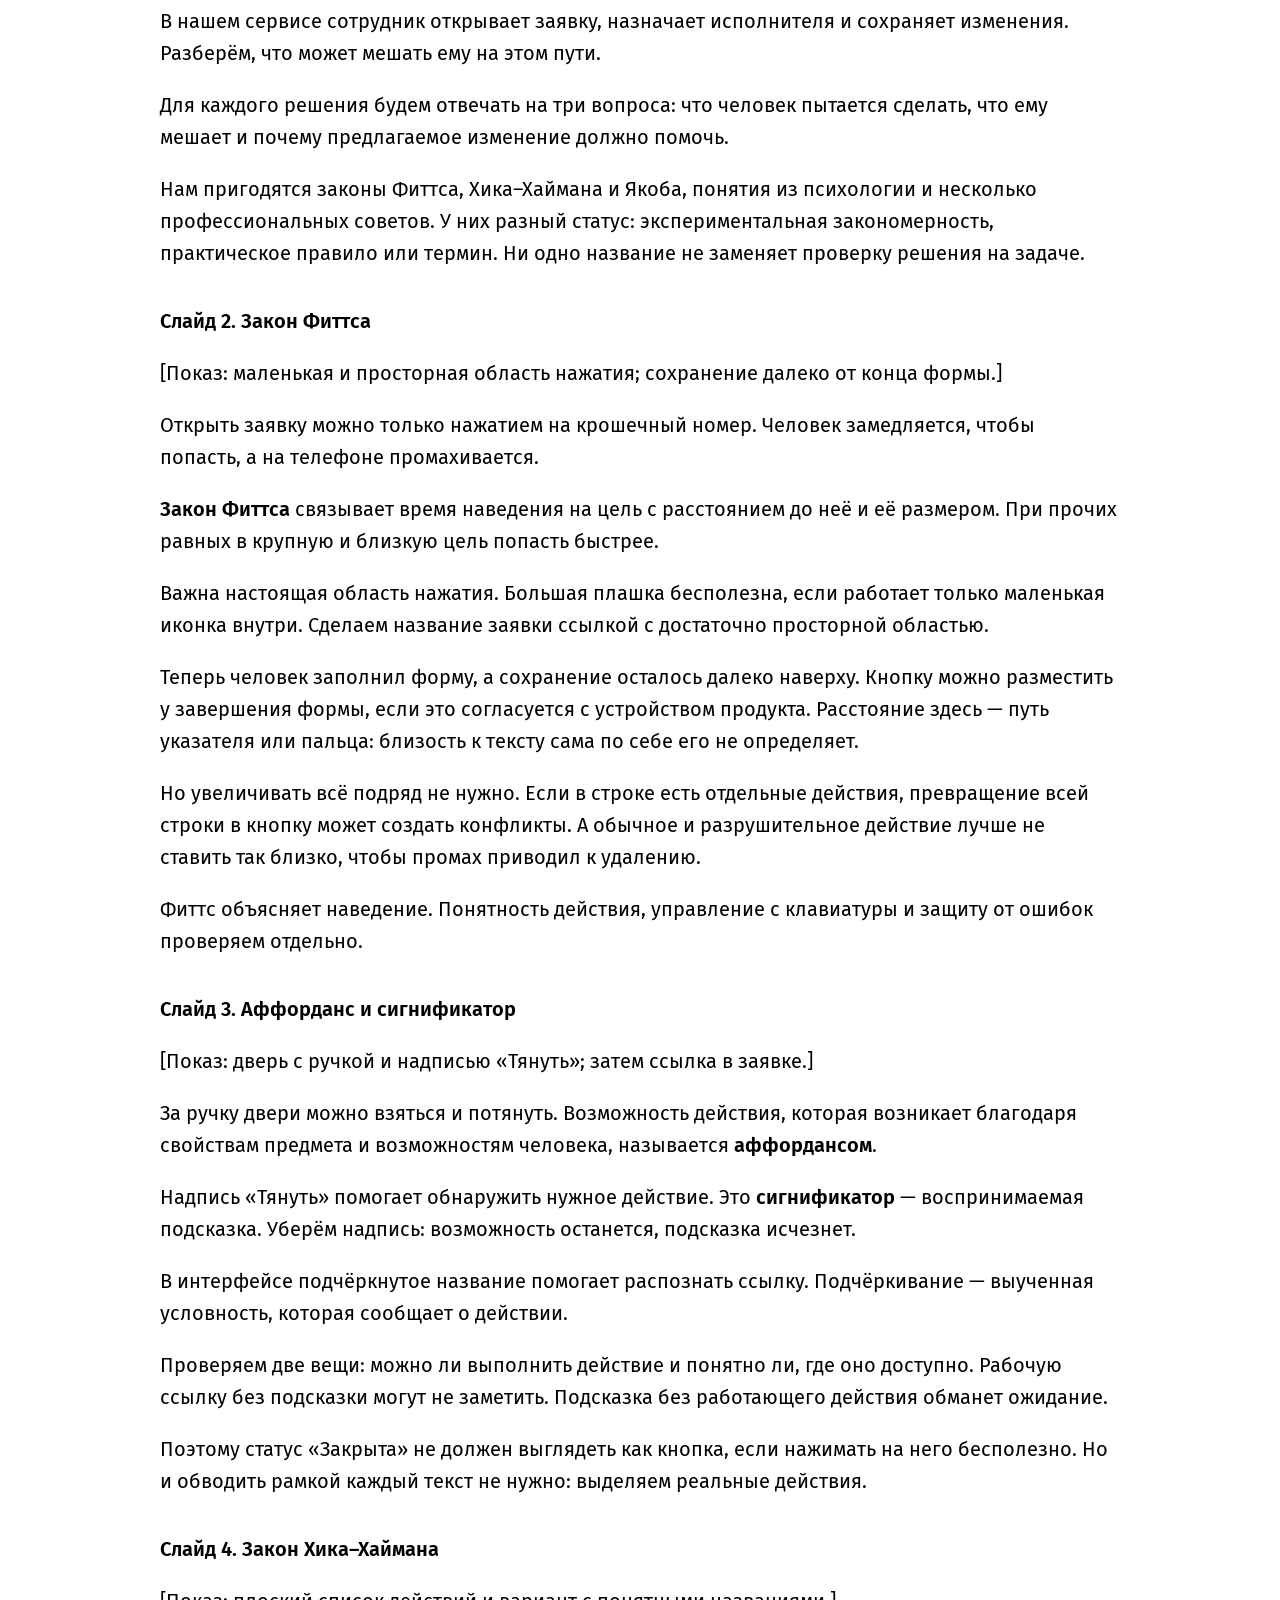
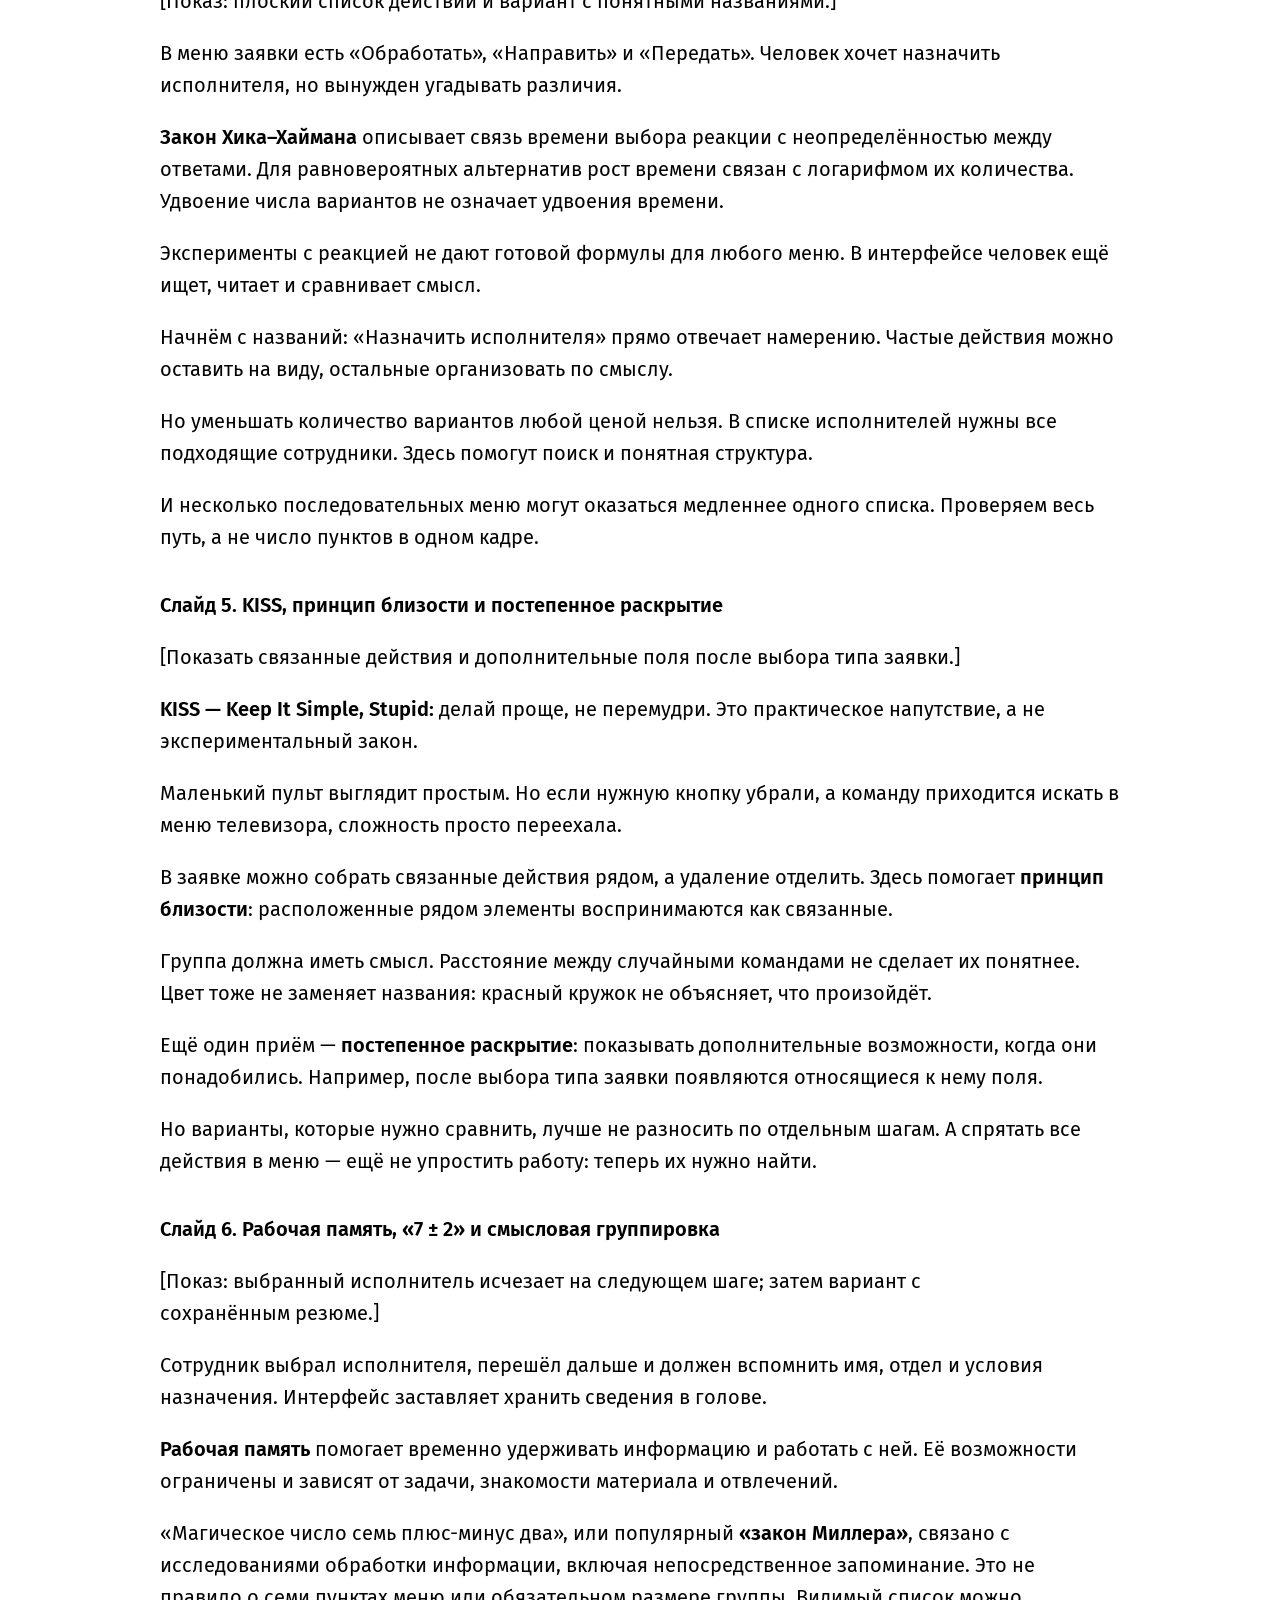
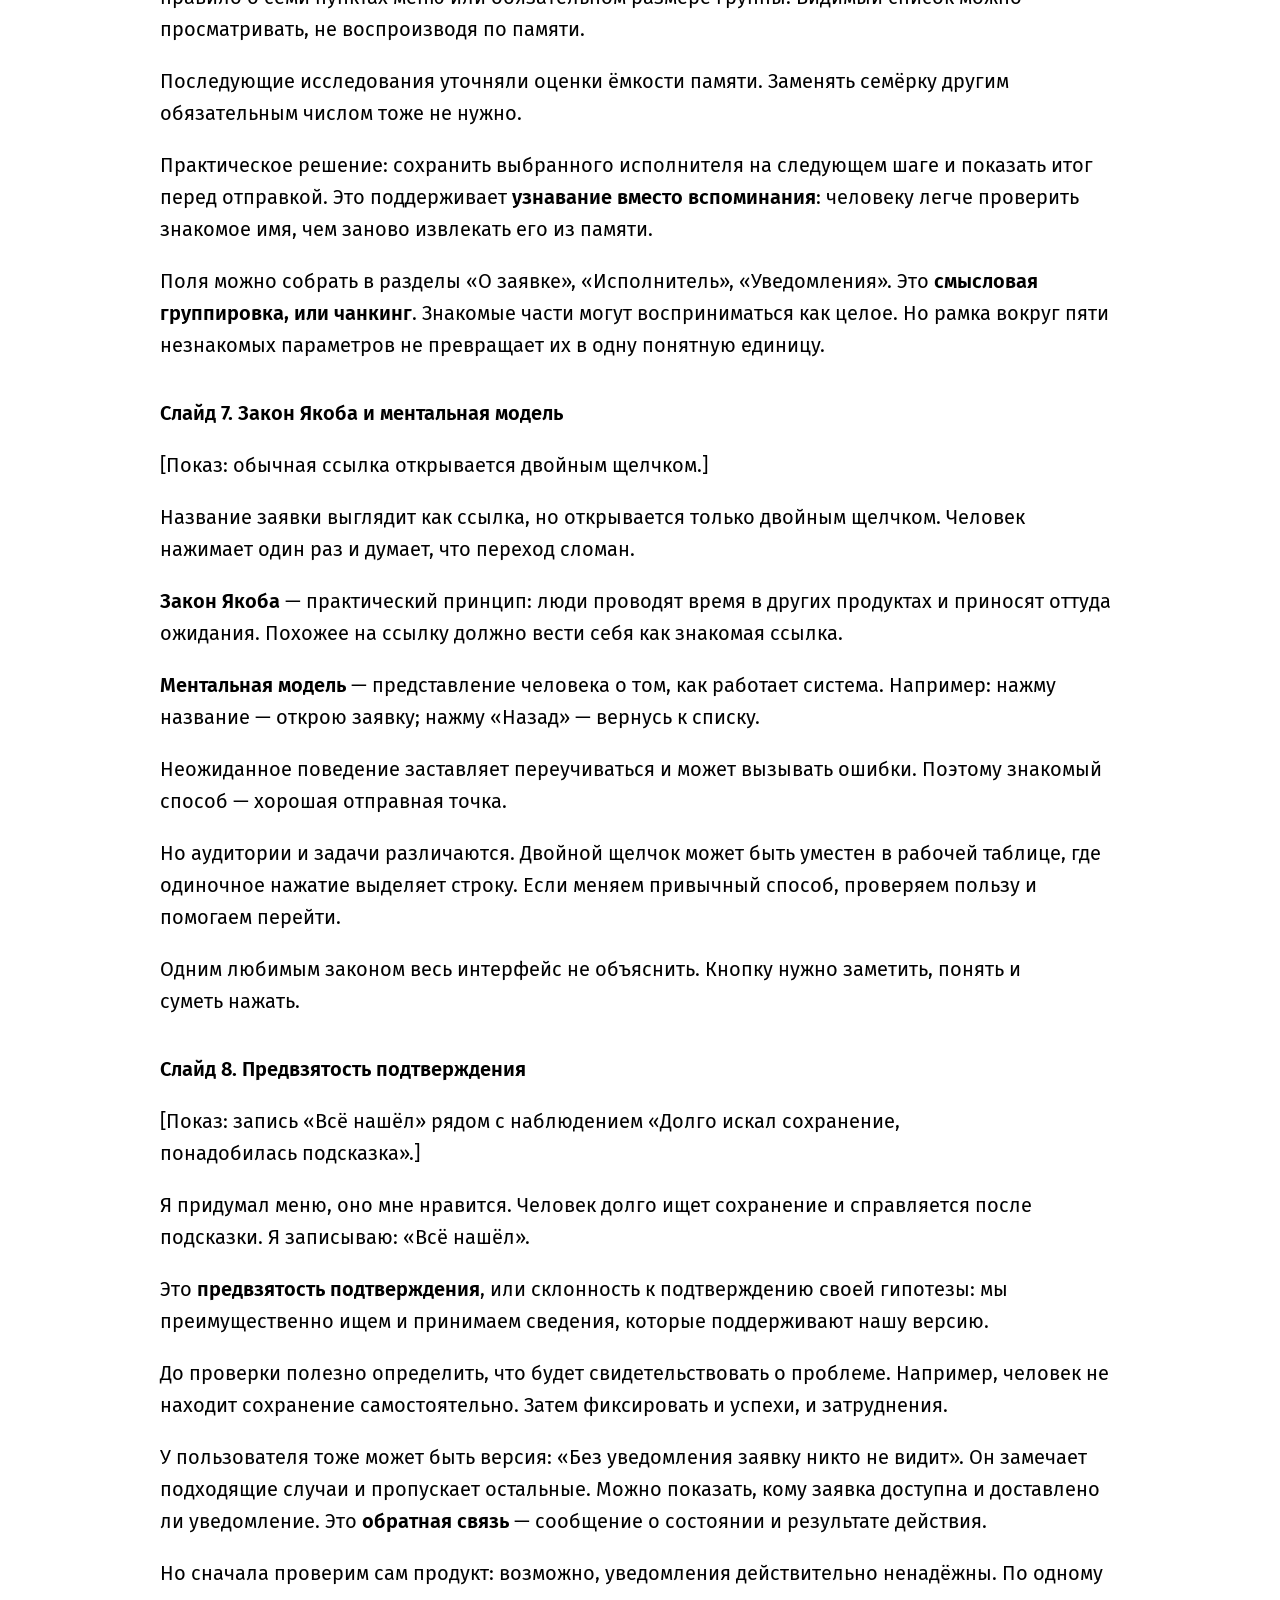
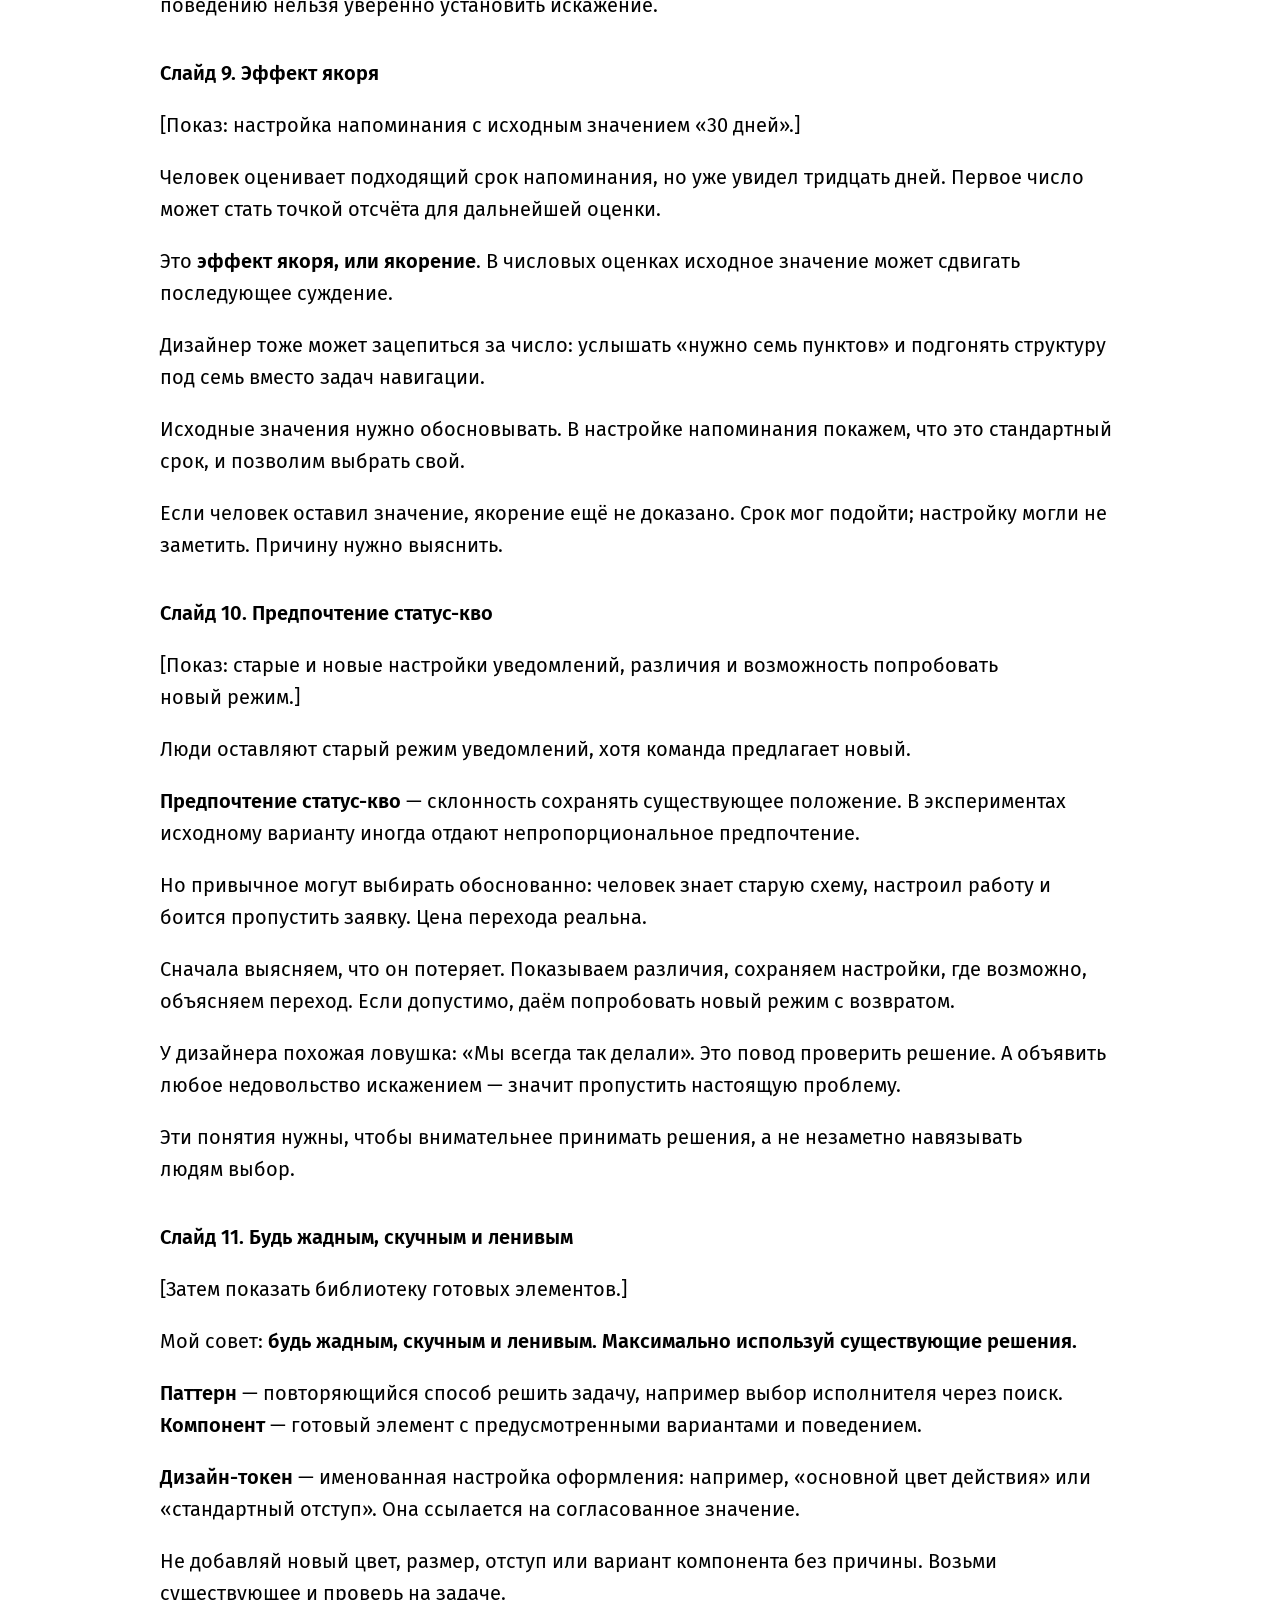
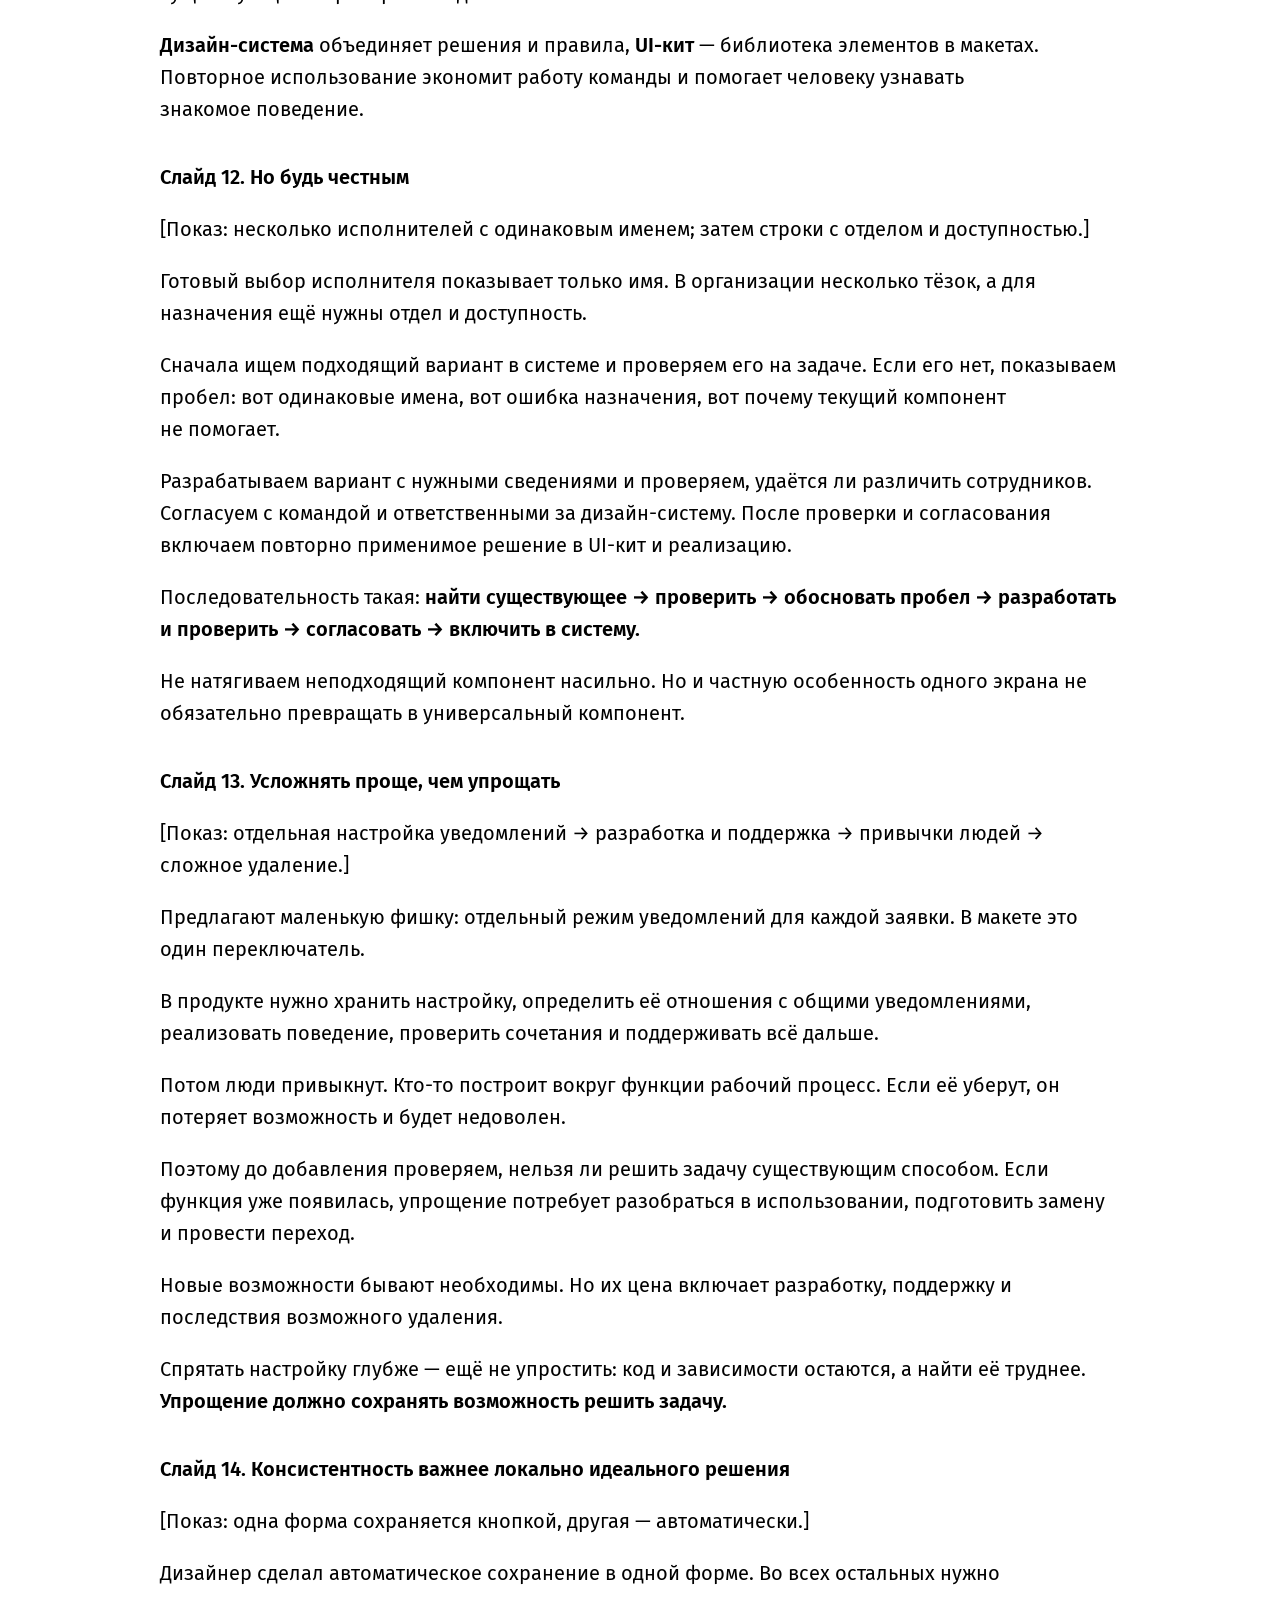
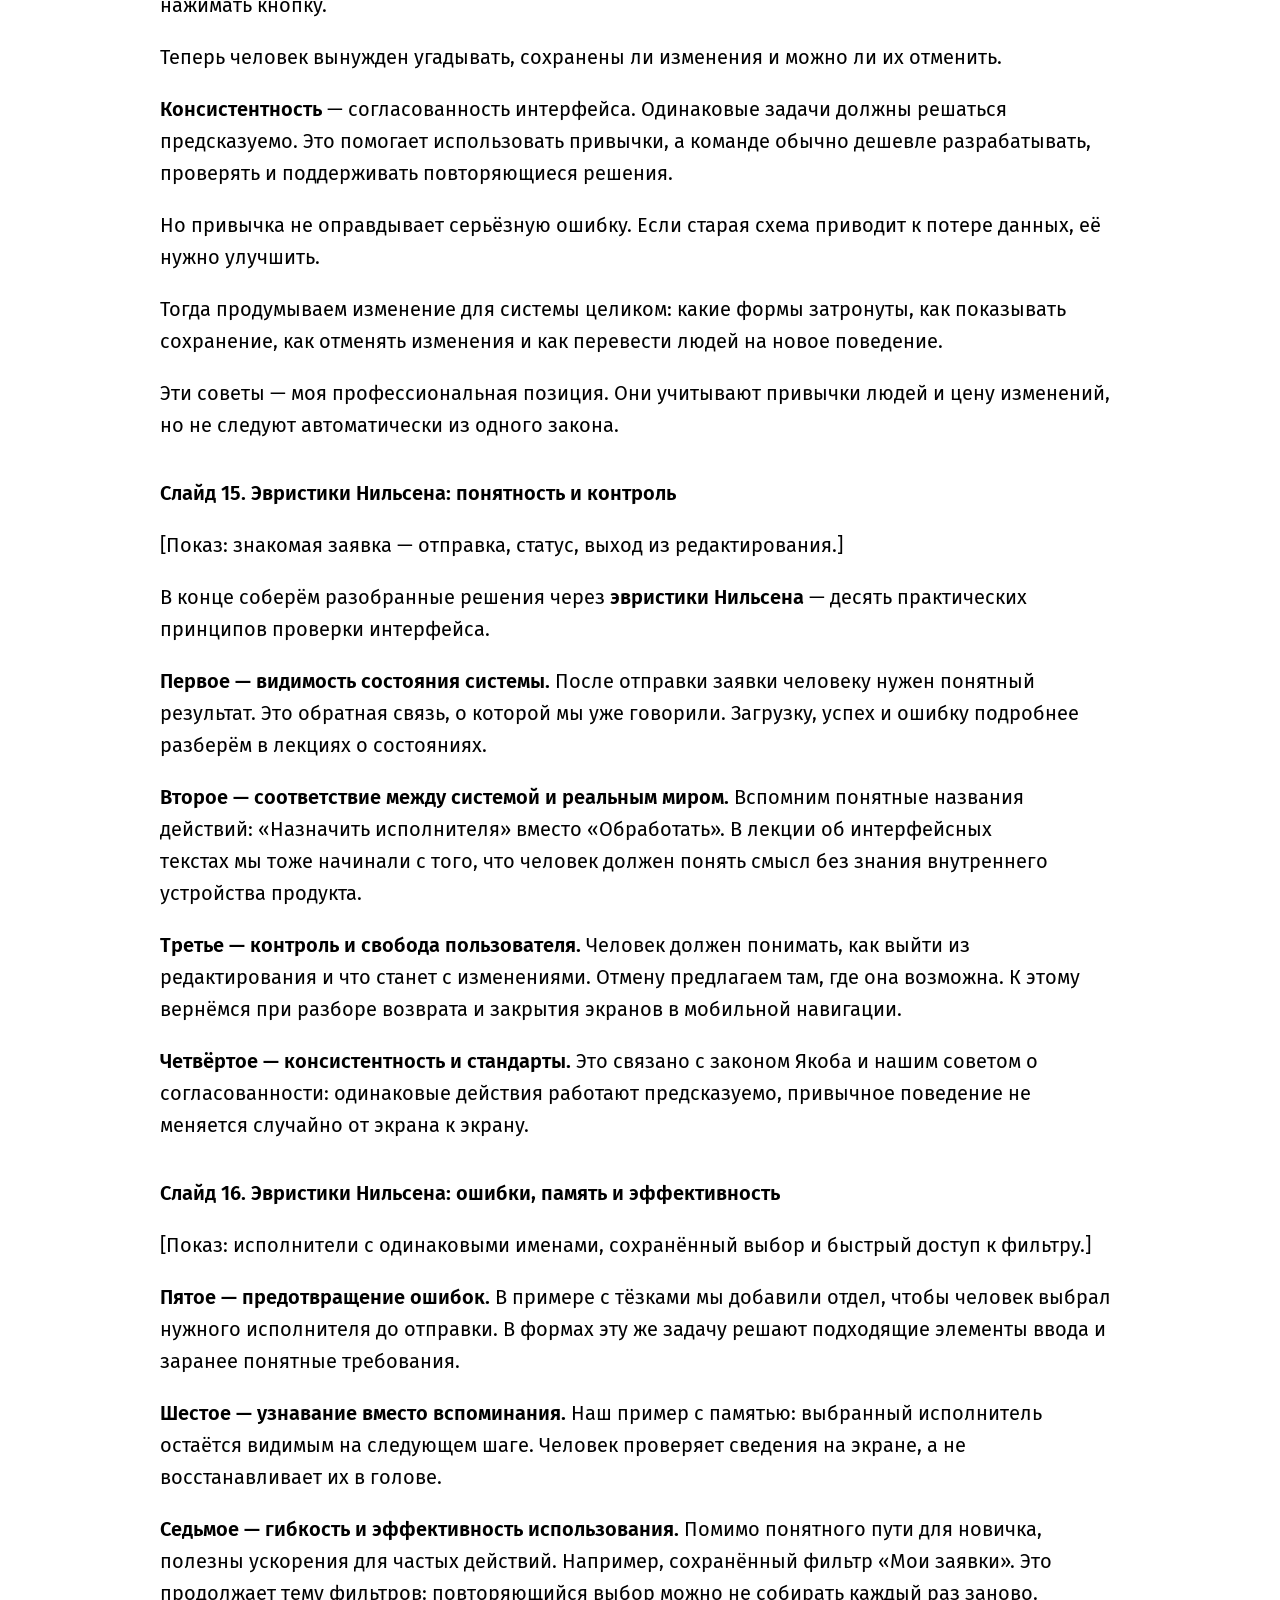
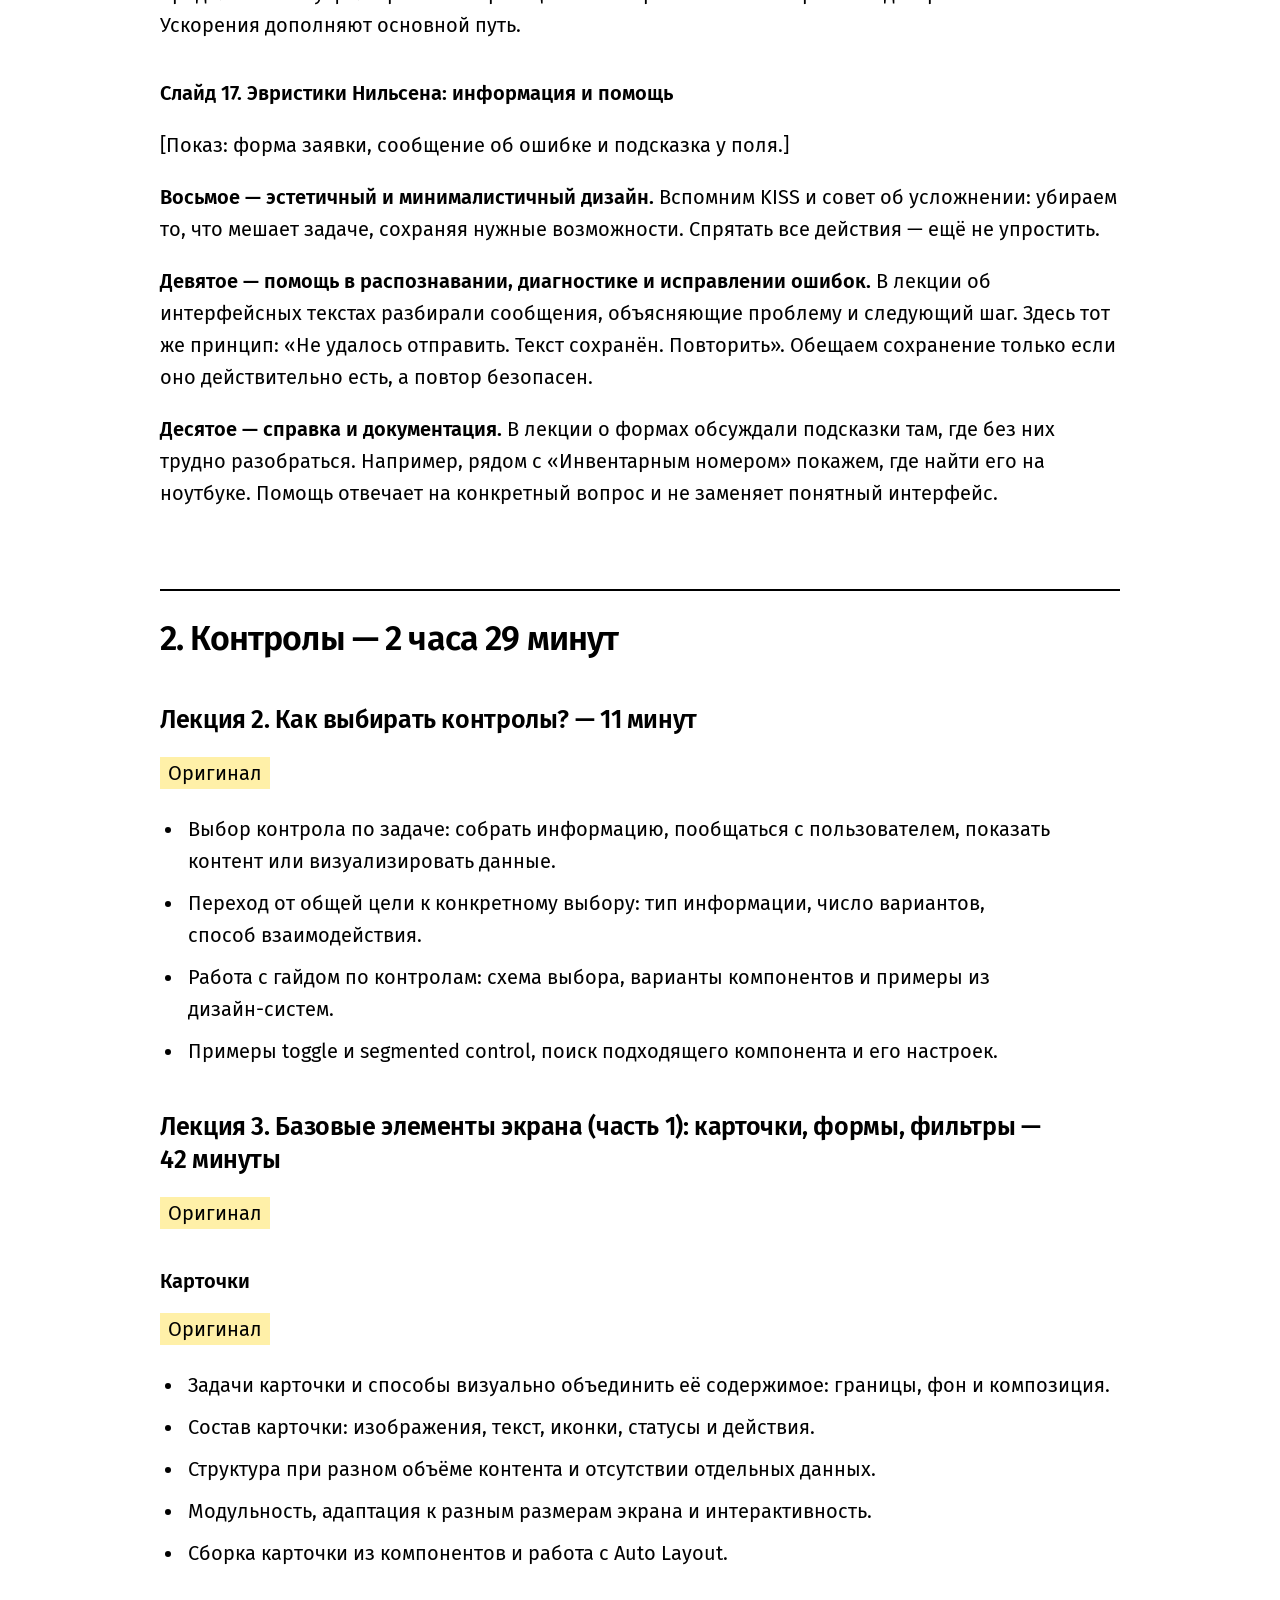
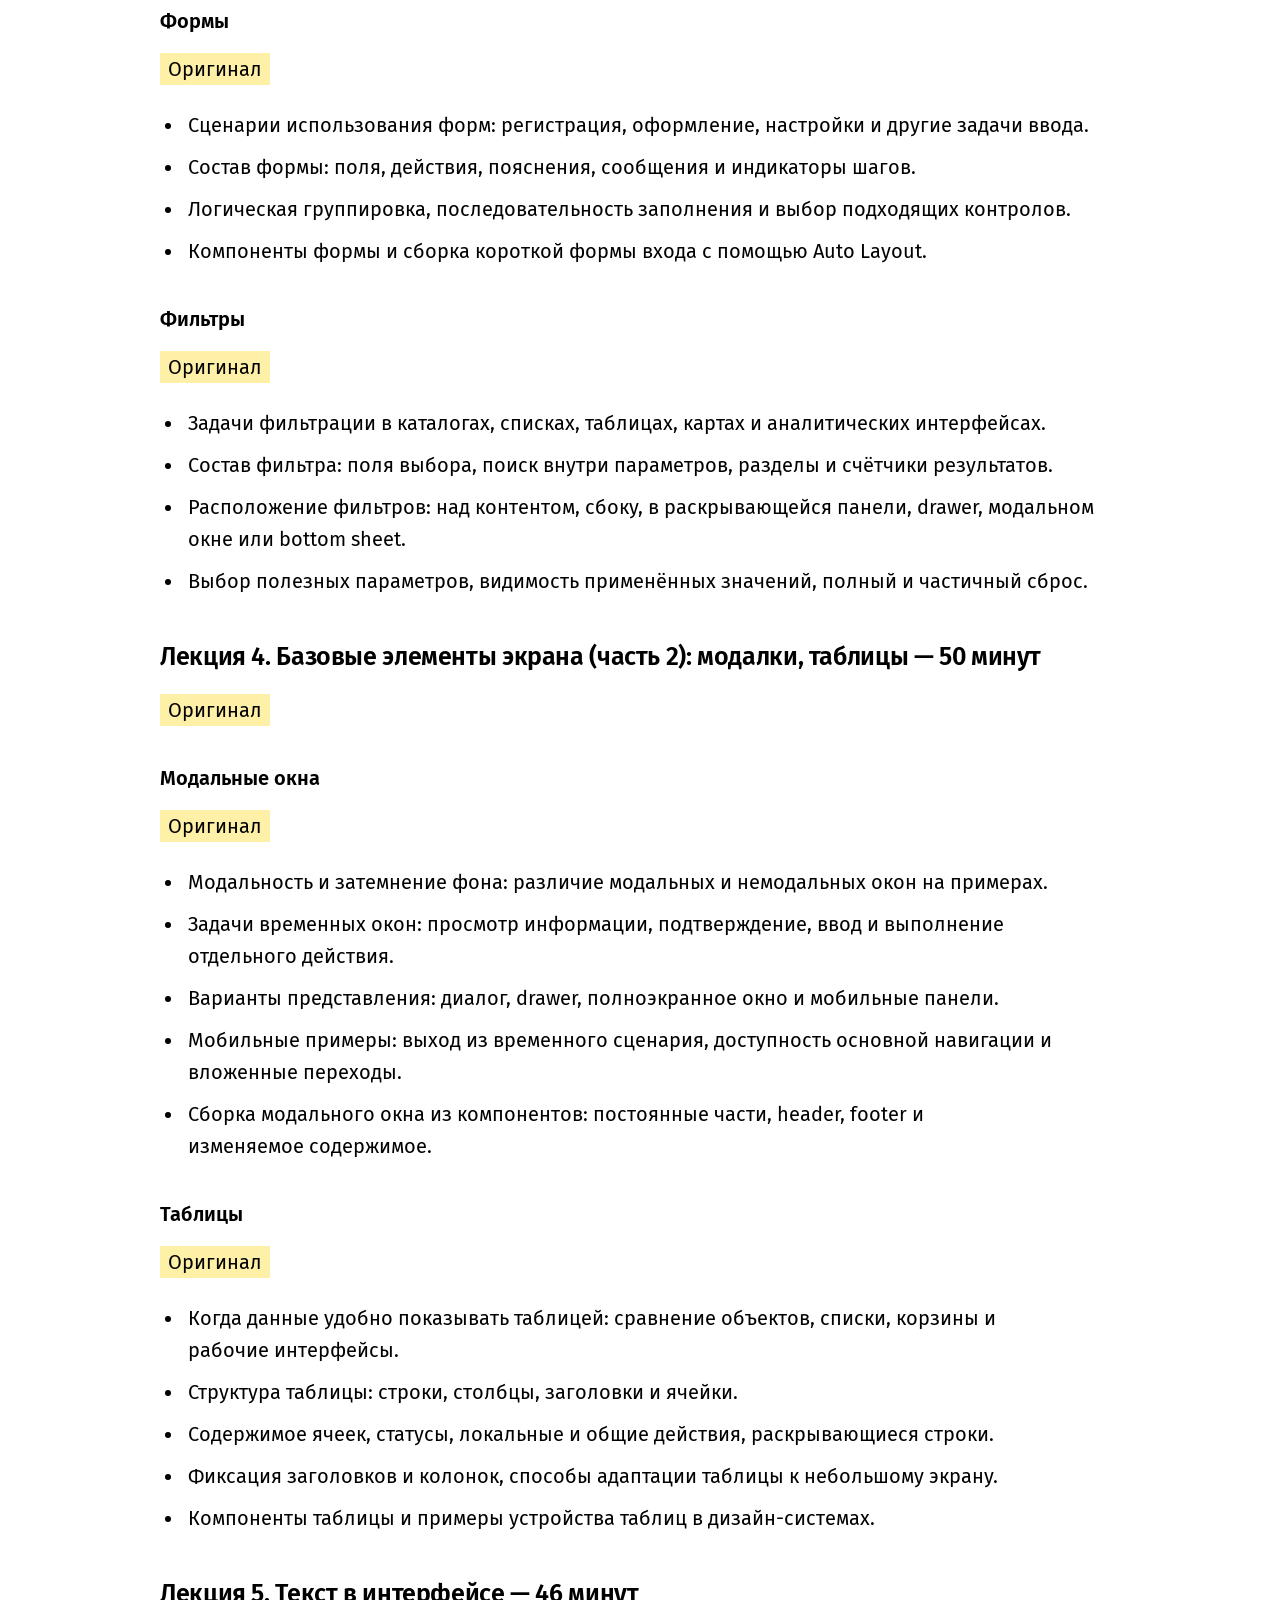
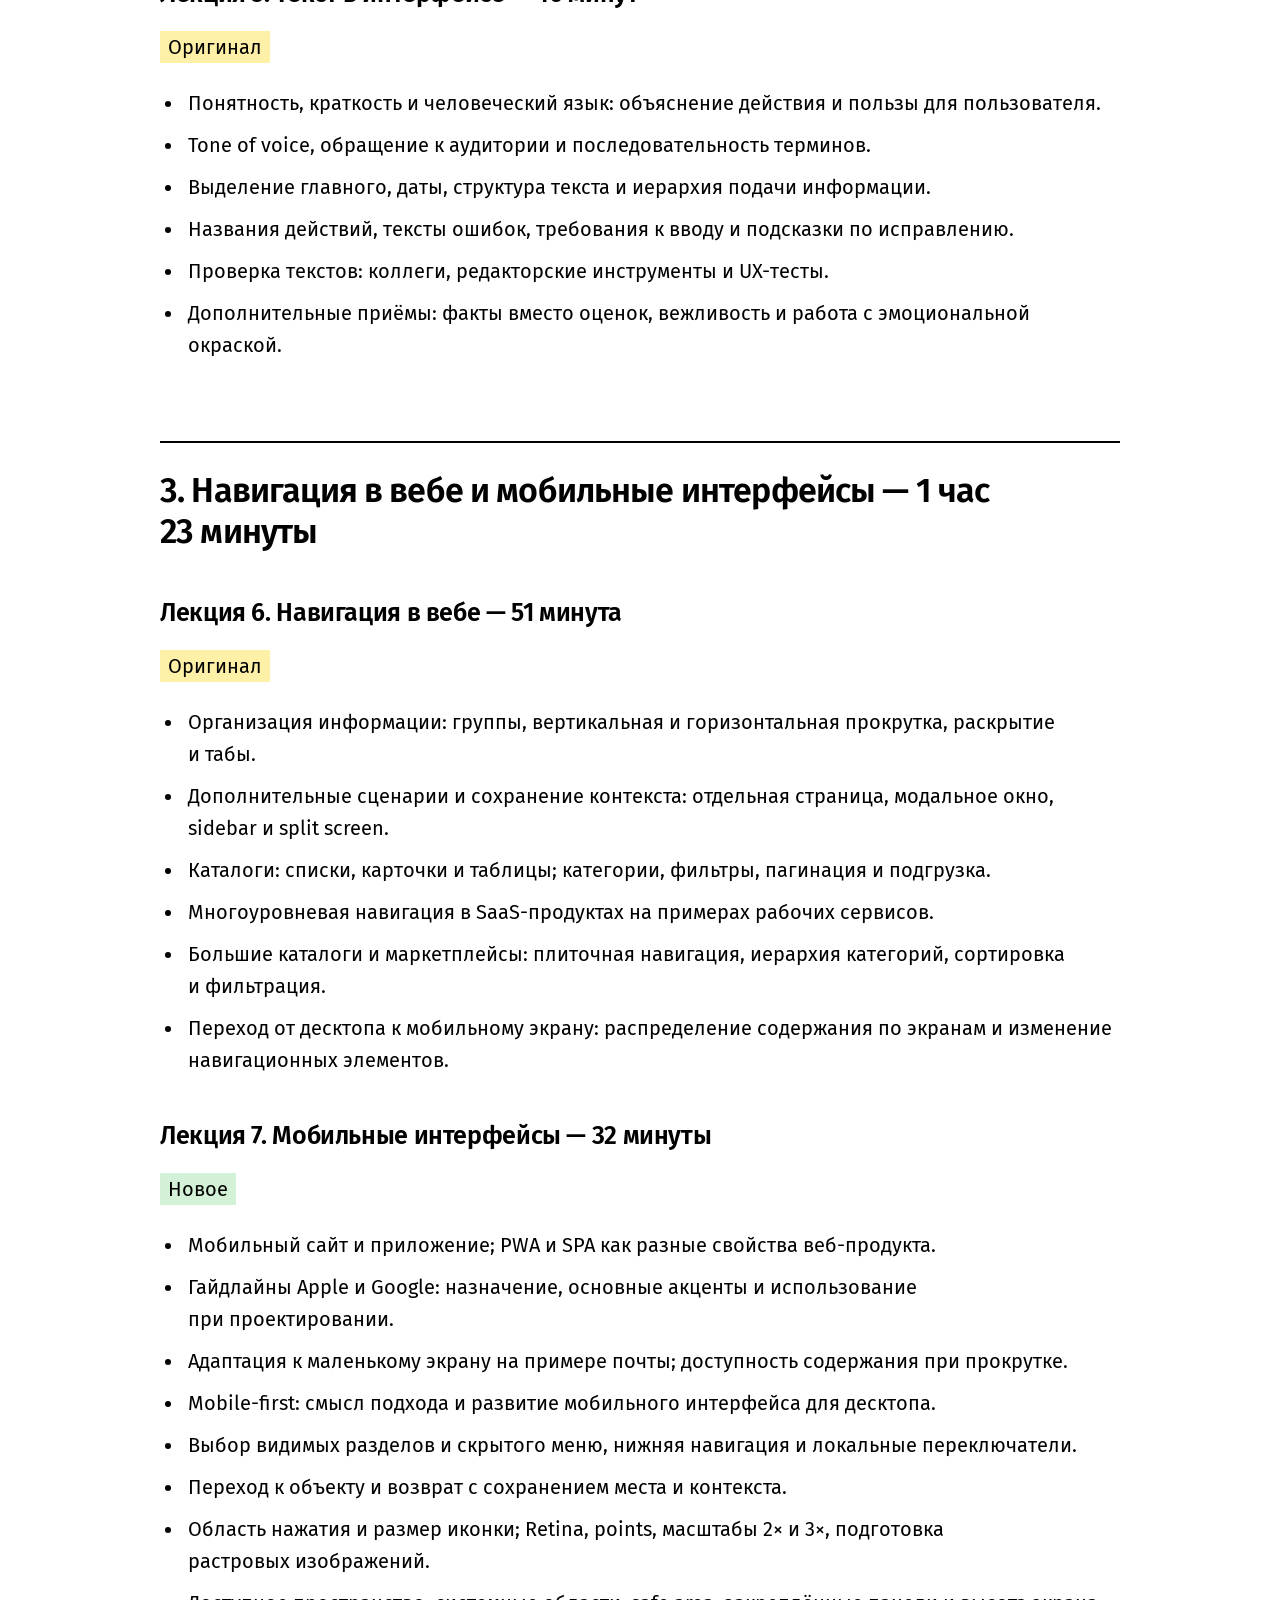
==== commit a1c3d0d0: "Remove duration from original badges" ====
--- a/just-enough/index.html
+++ b/just-enough/index.html
@@ -165,7 +165,7 @@
 <p class="badges"><span class="badge badge-original">Оригинал</span></p>
 
 <h4>Карточки</h4>
-<p class="original"><strong>Оригинал · 15 минут</strong></p>
+<p class="original"><strong>Оригинал</strong></p>
 <ul>
 <li>Задачи карточки и способы визуально объединить её содержимое: границы, фон и композиция.</li>
 <li>Состав карточки: изображения, текст, иконки, статусы и действия.</li>
@@ -174,7 +174,7 @@
 <li>Сборка карточки из компонентов и работа с Auto Layout.</li>
 </ul>
 <h4>Формы</h4>
-<p class="original"><strong>Оригинал · 15 минут</strong></p>
+<p class="original"><strong>Оригинал</strong></p>
 <ul>
 <li>Сценарии использования форм: регистрация, оформление, настройки и другие задачи ввода.</li>
 <li>Состав формы: поля, действия, пояснения, сообщения и индикаторы шагов.</li>
@@ -182,7 +182,7 @@
 <li>Компоненты формы и сборка короткой формы входа с помощью Auto Layout.</li>
 </ul>
 <h4>Фильтры</h4>
-<p class="original"><strong>Оригинал · 12 минут</strong></p>
+<p class="original"><strong>Оригинал</strong></p>
 <ul>
 <li>Задачи фильтрации в каталогах, списках, таблицах, картах и аналитических интерфейсах.</li>
 <li>Состав фильтра: поля выбора, поиск внутри параметров, разделы и счётчики результатов.</li>
@@ -193,7 +193,7 @@
 <p class="badges"><span class="badge badge-original">Оригинал</span></p>
 
 <h4>Модальные окна</h4>
-<p class="original"><strong>Оригинал · 25 минут</strong></p>
+<p class="original"><strong>Оригинал</strong></p>
 <ul>
 <li>Модальность и затемнение фона: различие модальных и немодальных окон на примерах.</li>
 <li>Задачи временных окон: просмотр информации, подтверждение, ввод и выполнение отдельного действия.</li>
@@ -202,7 +202,7 @@
 <li>Сборка модального окна из компонентов: постоянные части, header, footer и изменяемое содержимое.</li>
 </ul>
 <h4>Таблицы</h4>
-<p class="original"><strong>Оригинал · 25 минут</strong></p>
+<p class="original"><strong>Оригинал</strong></p>
 <ul>
 <li>Когда данные удобно показывать таблицей: сравнение объектов, списки, корзины и рабочие интерфейсы.</li>
 <li>Структура таблицы: строки, столбцы, заголовки и ячейки.</li>
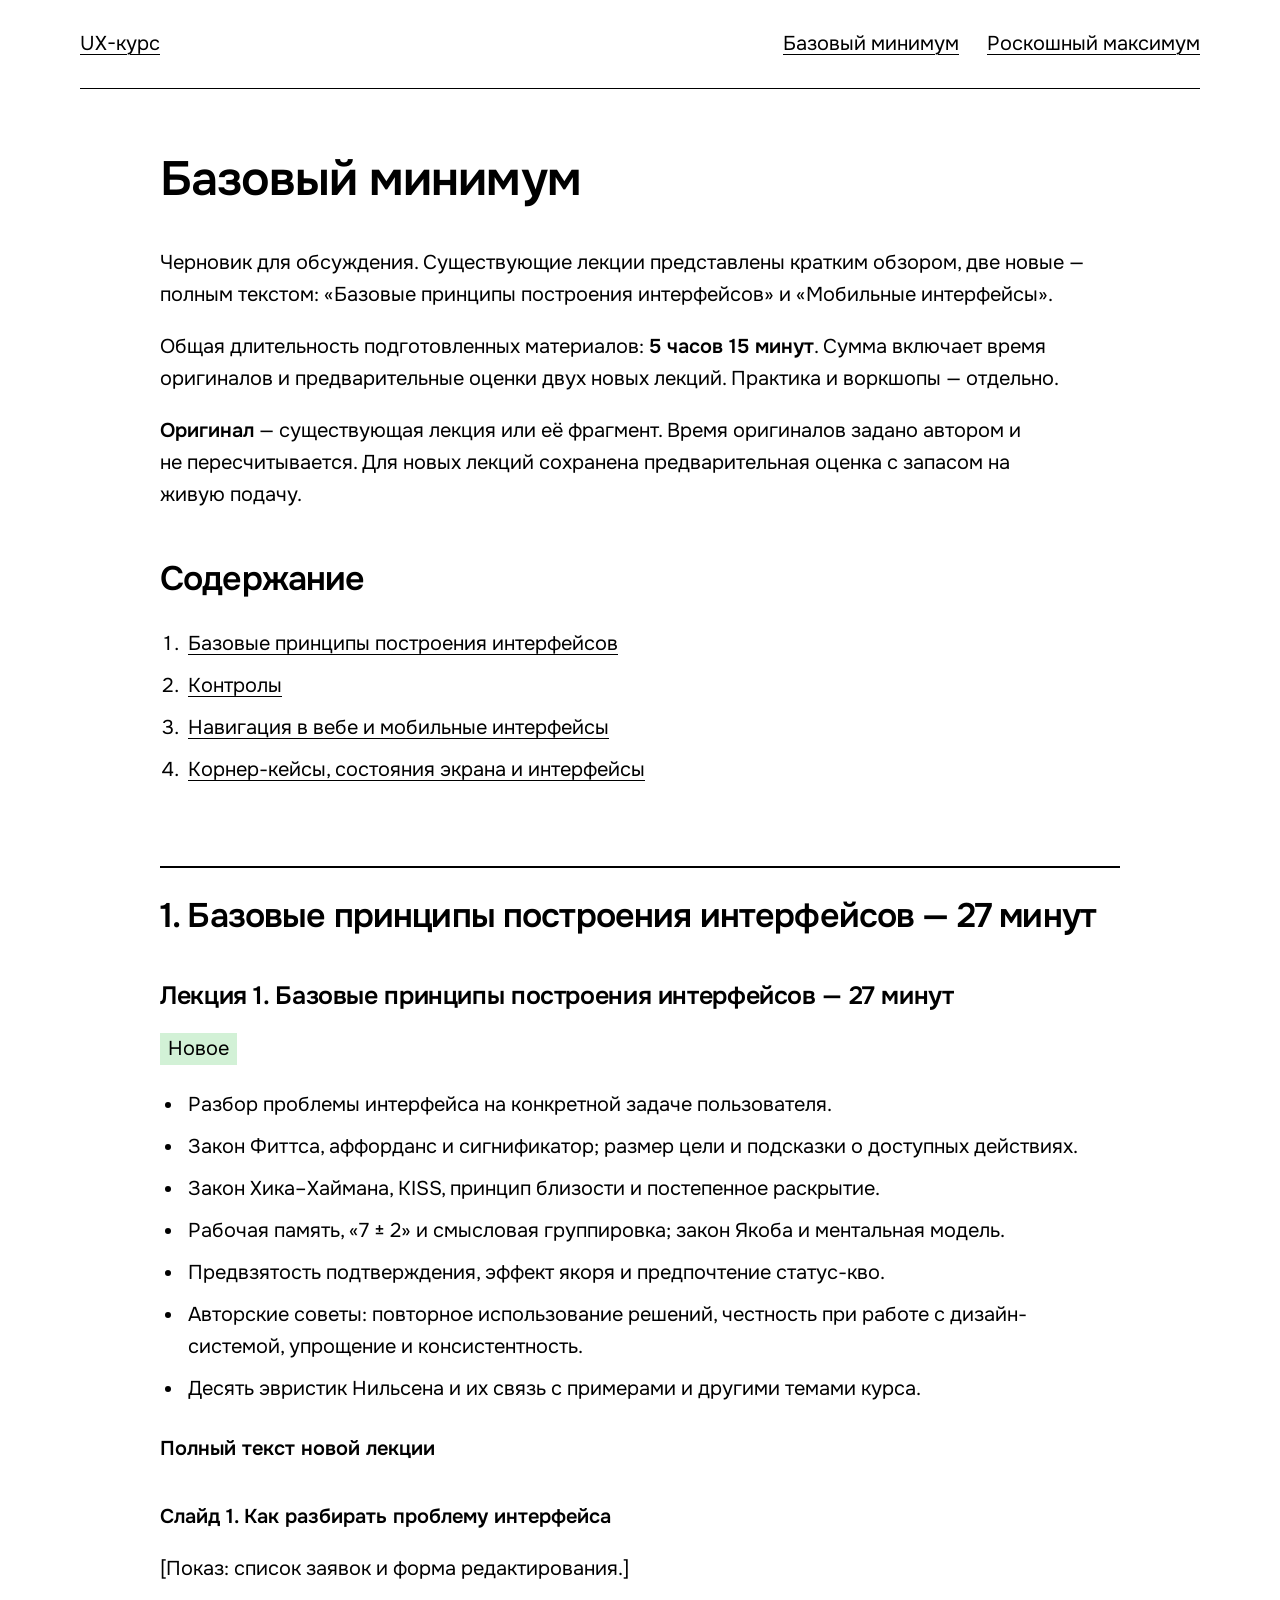
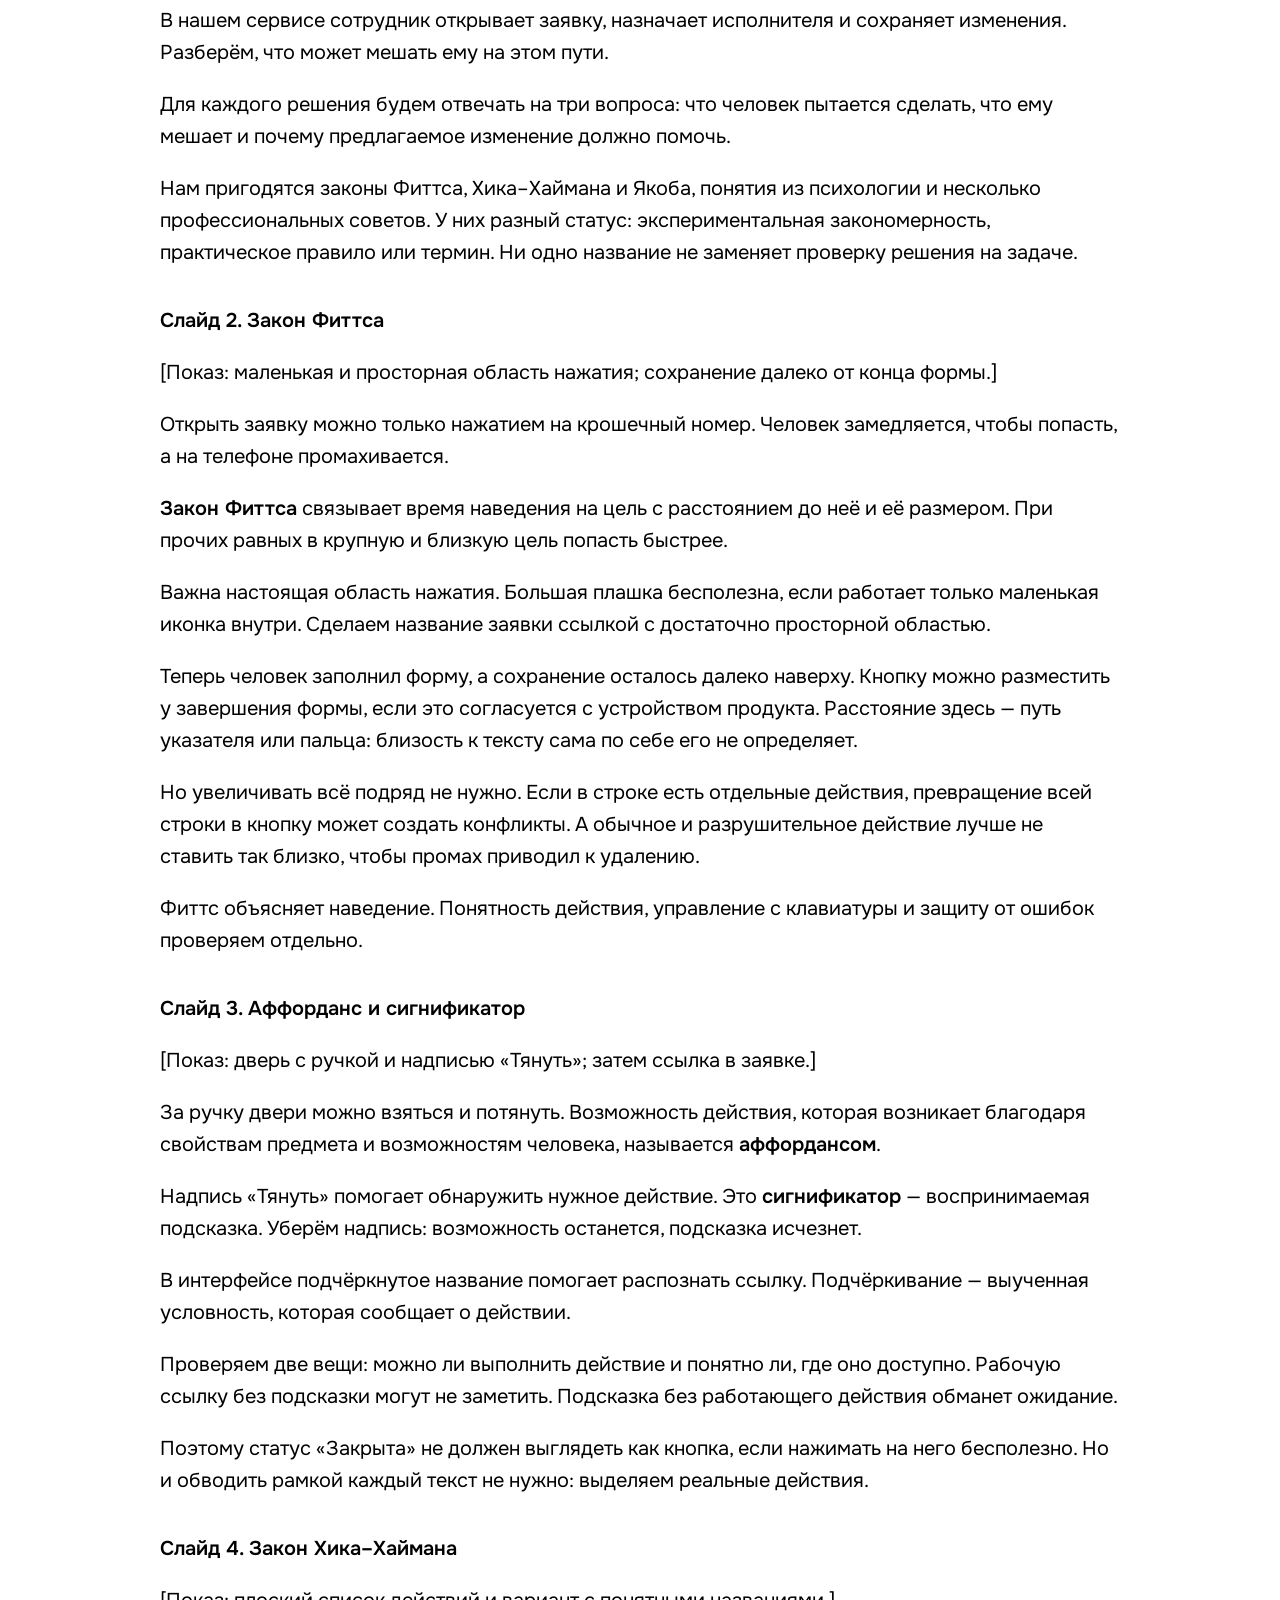
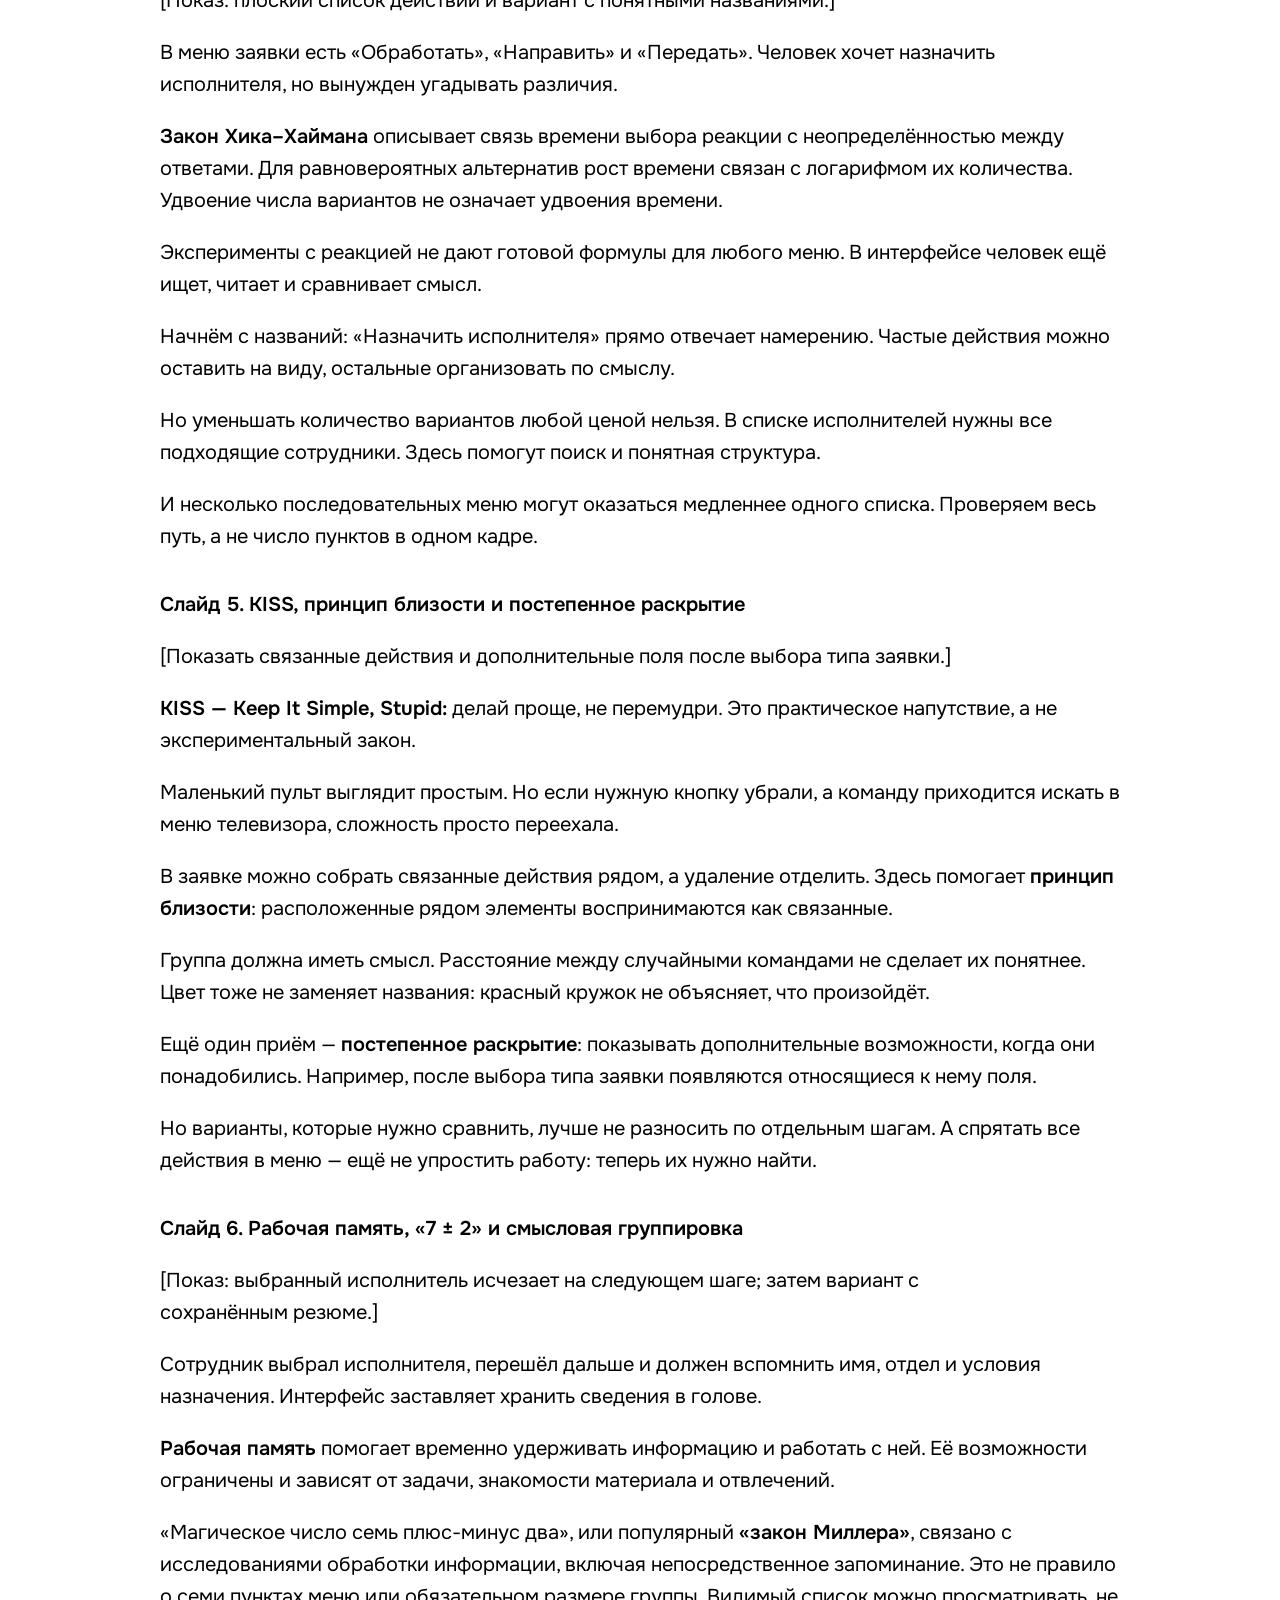
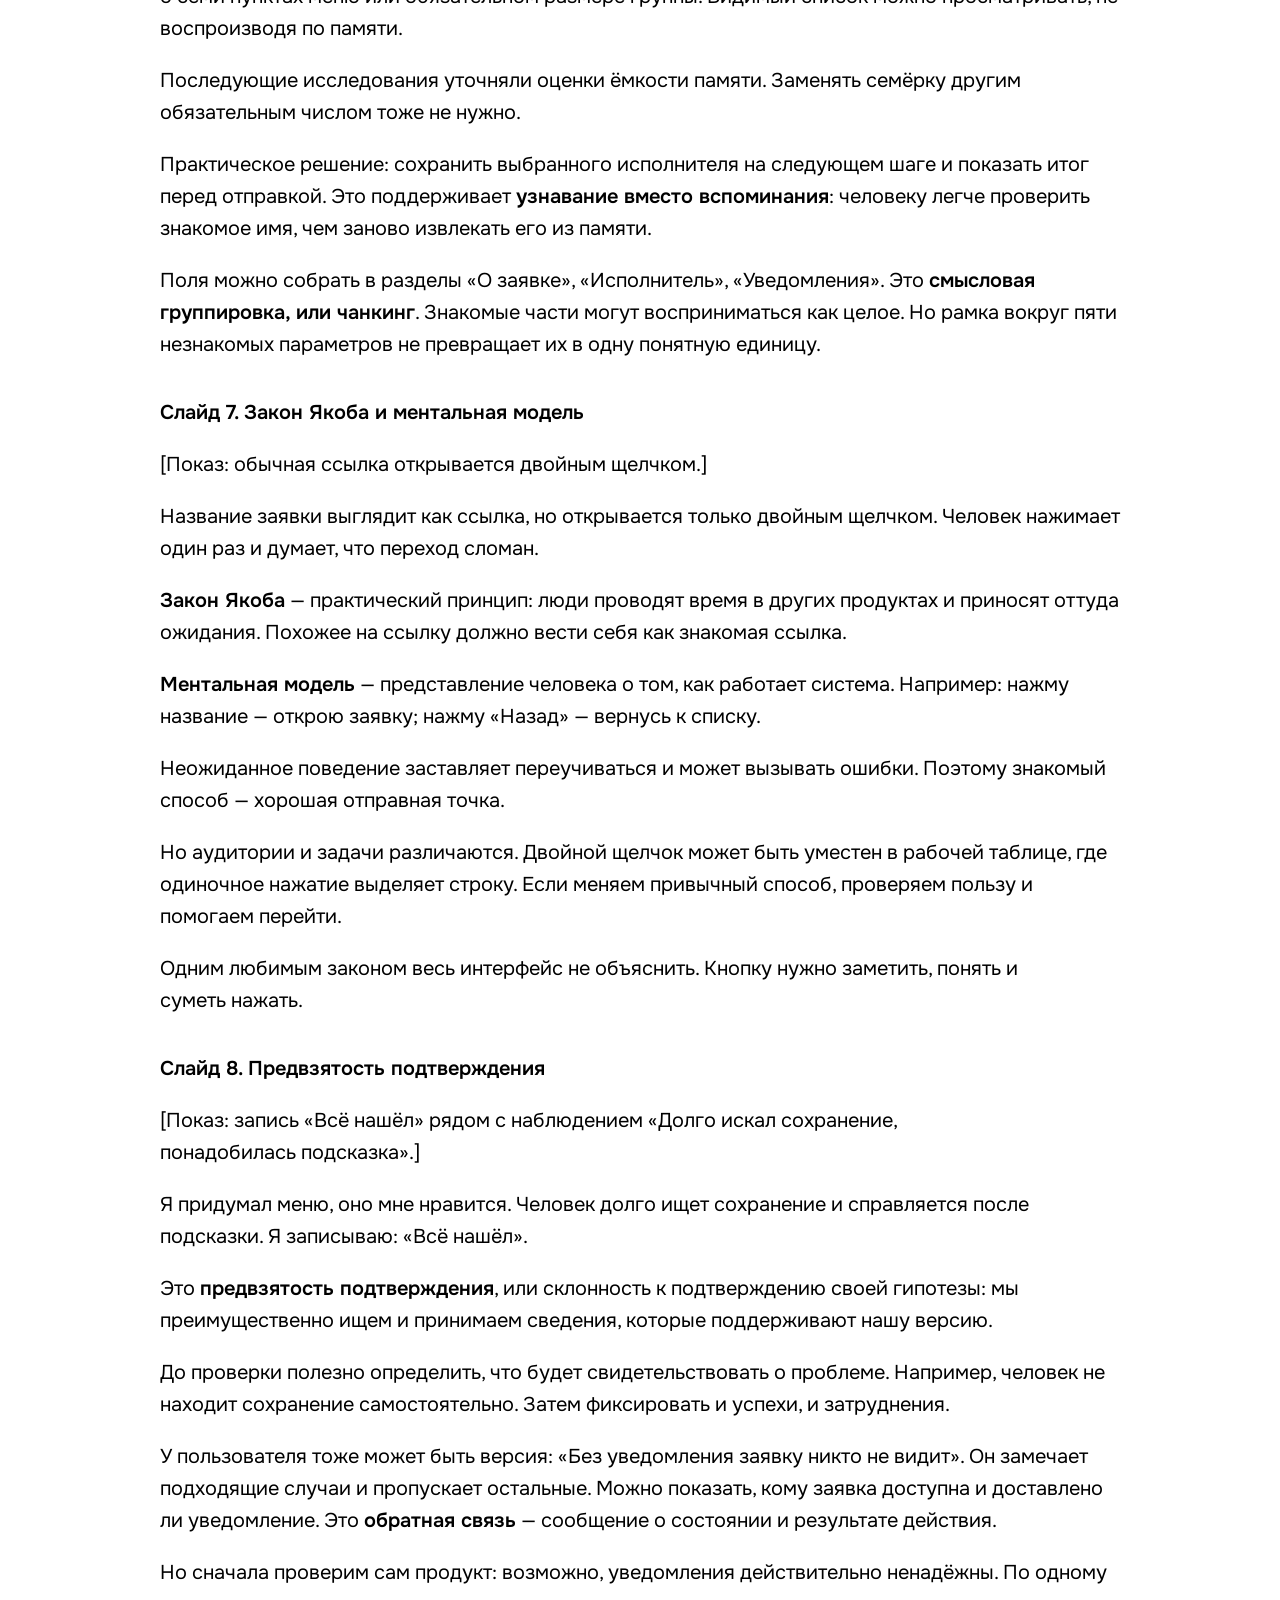
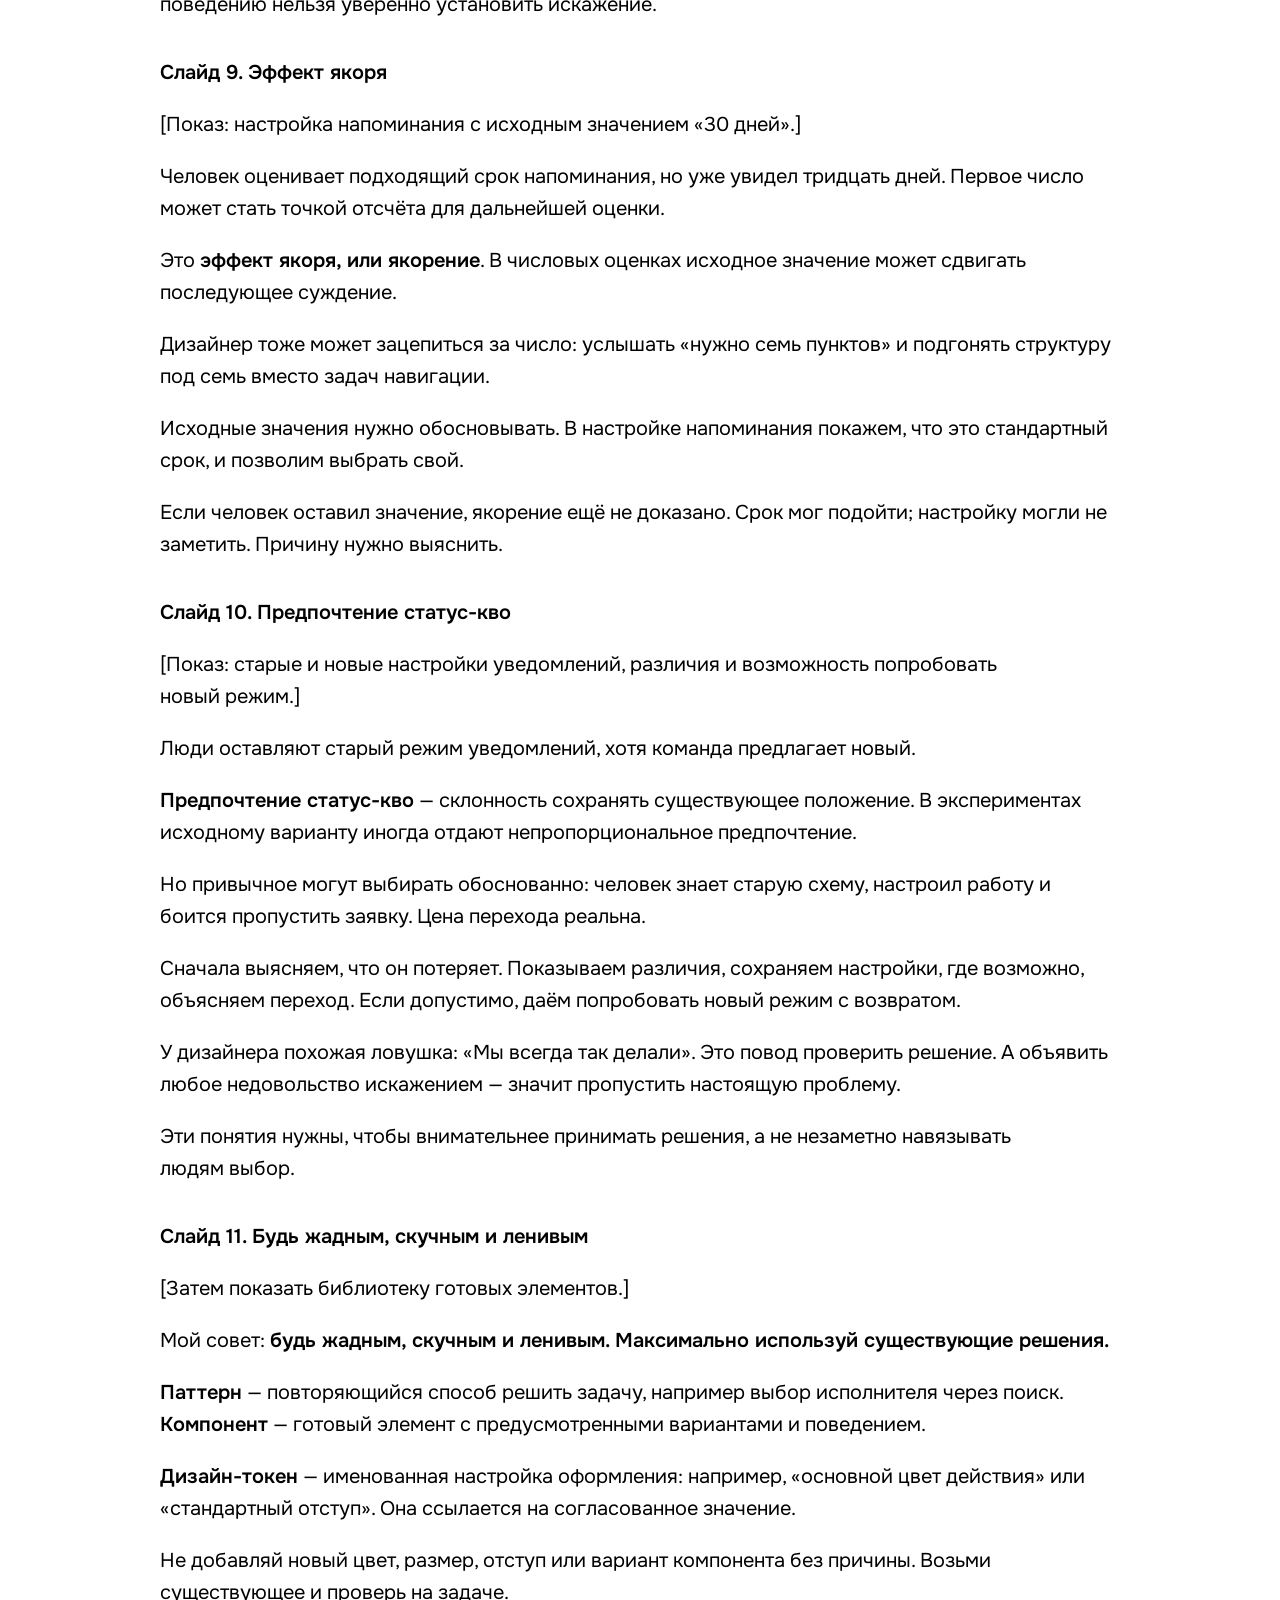
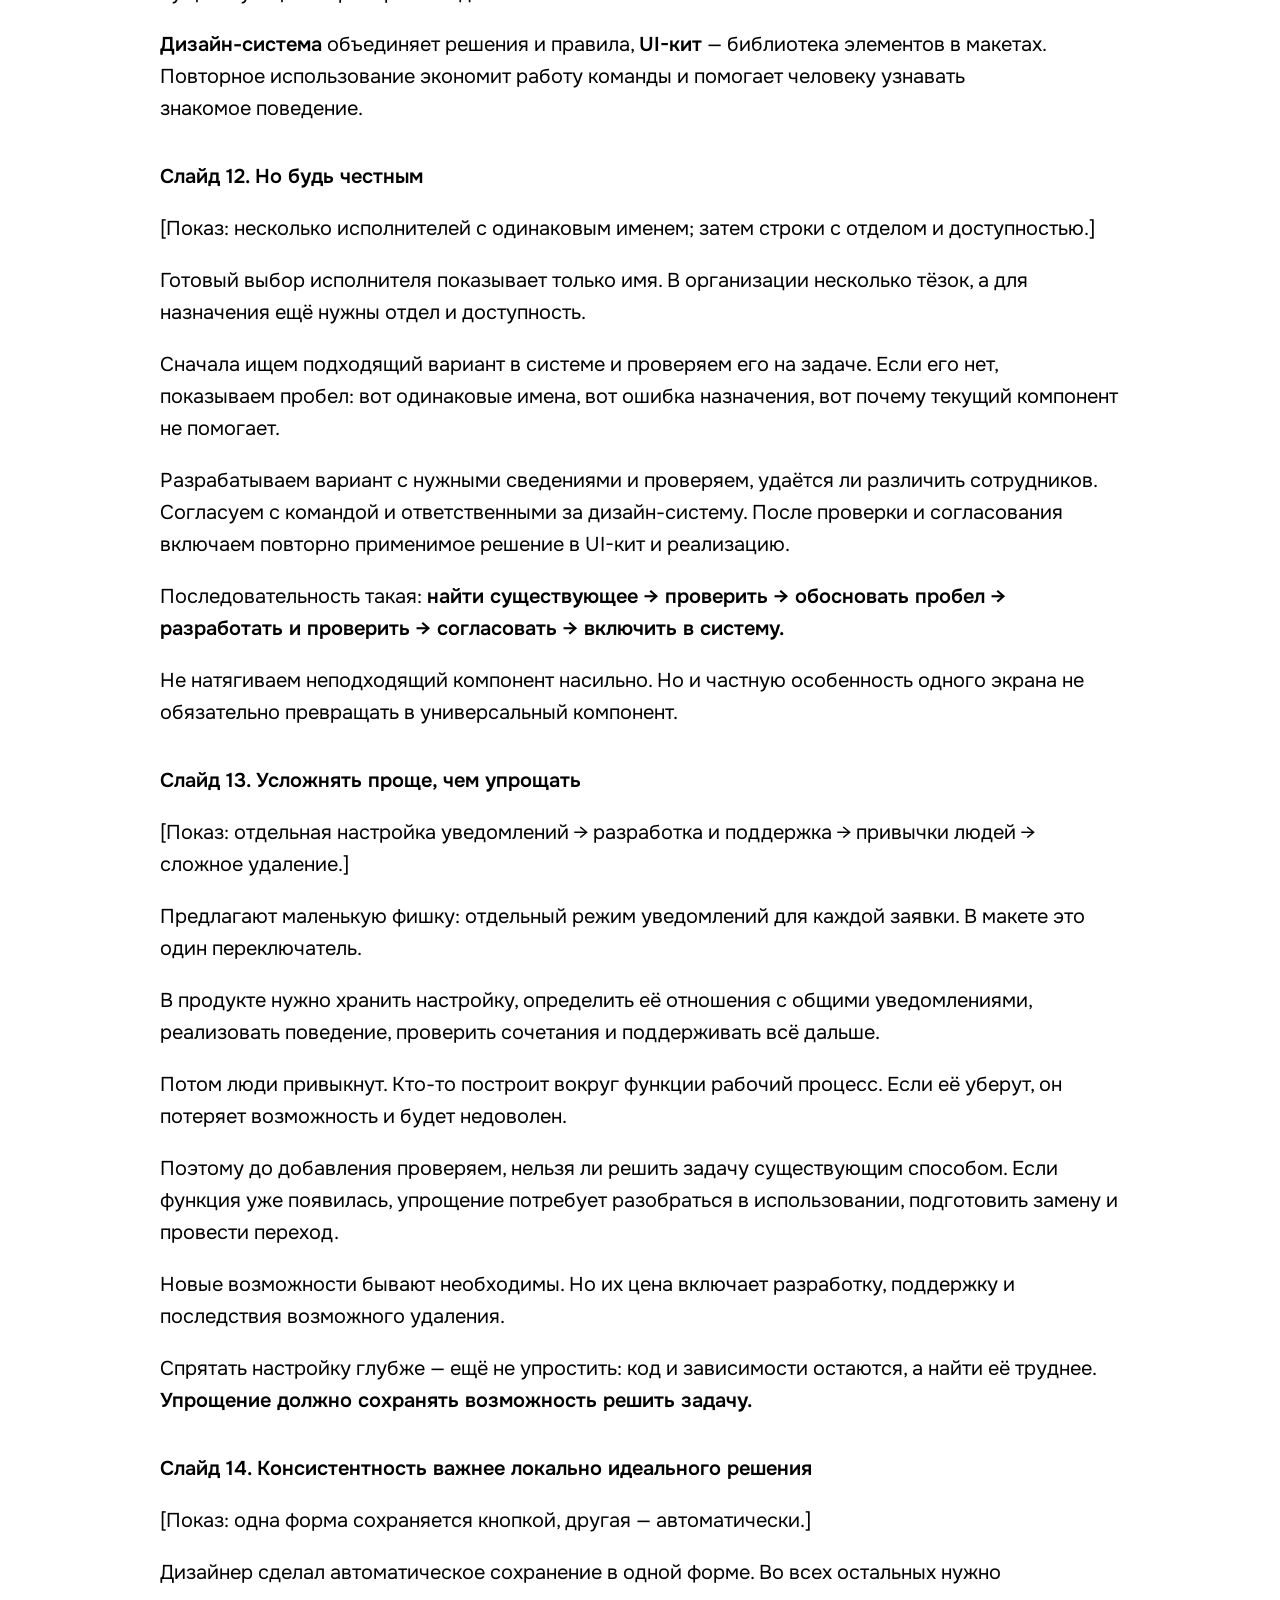
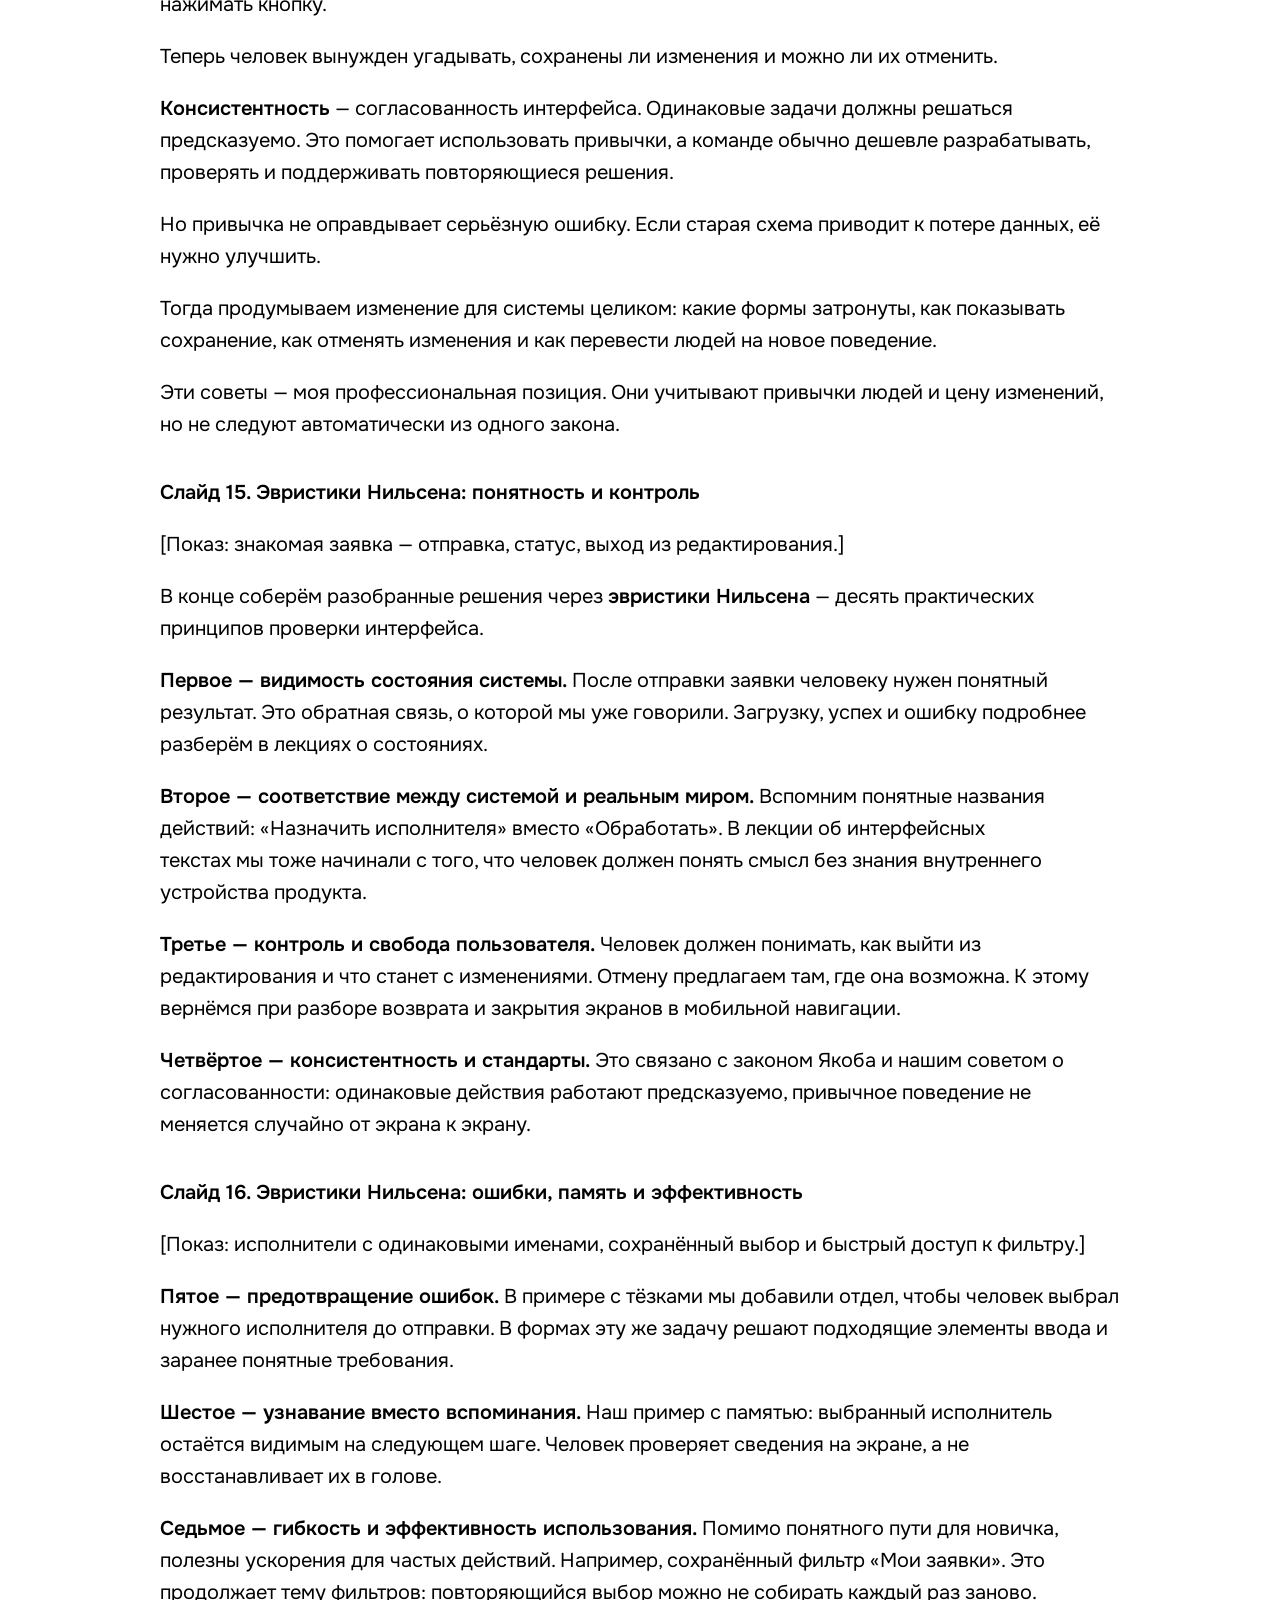
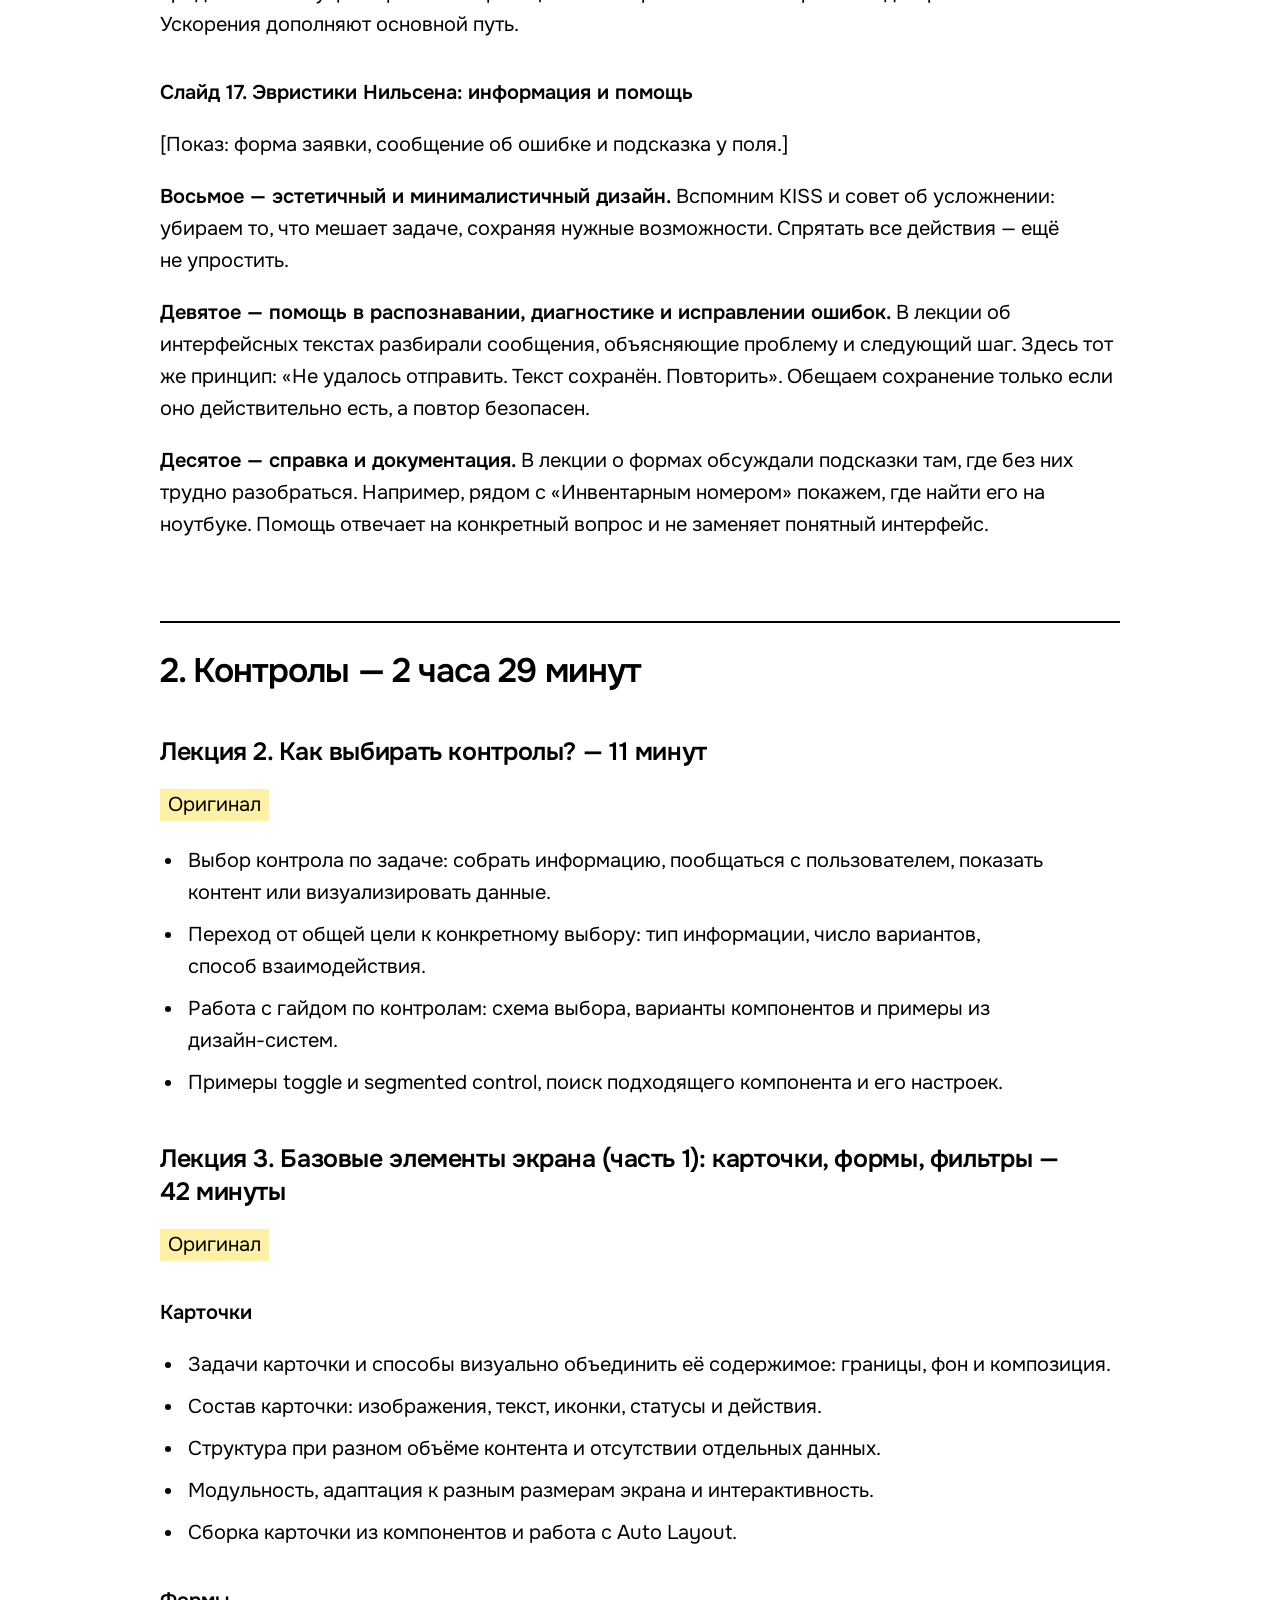
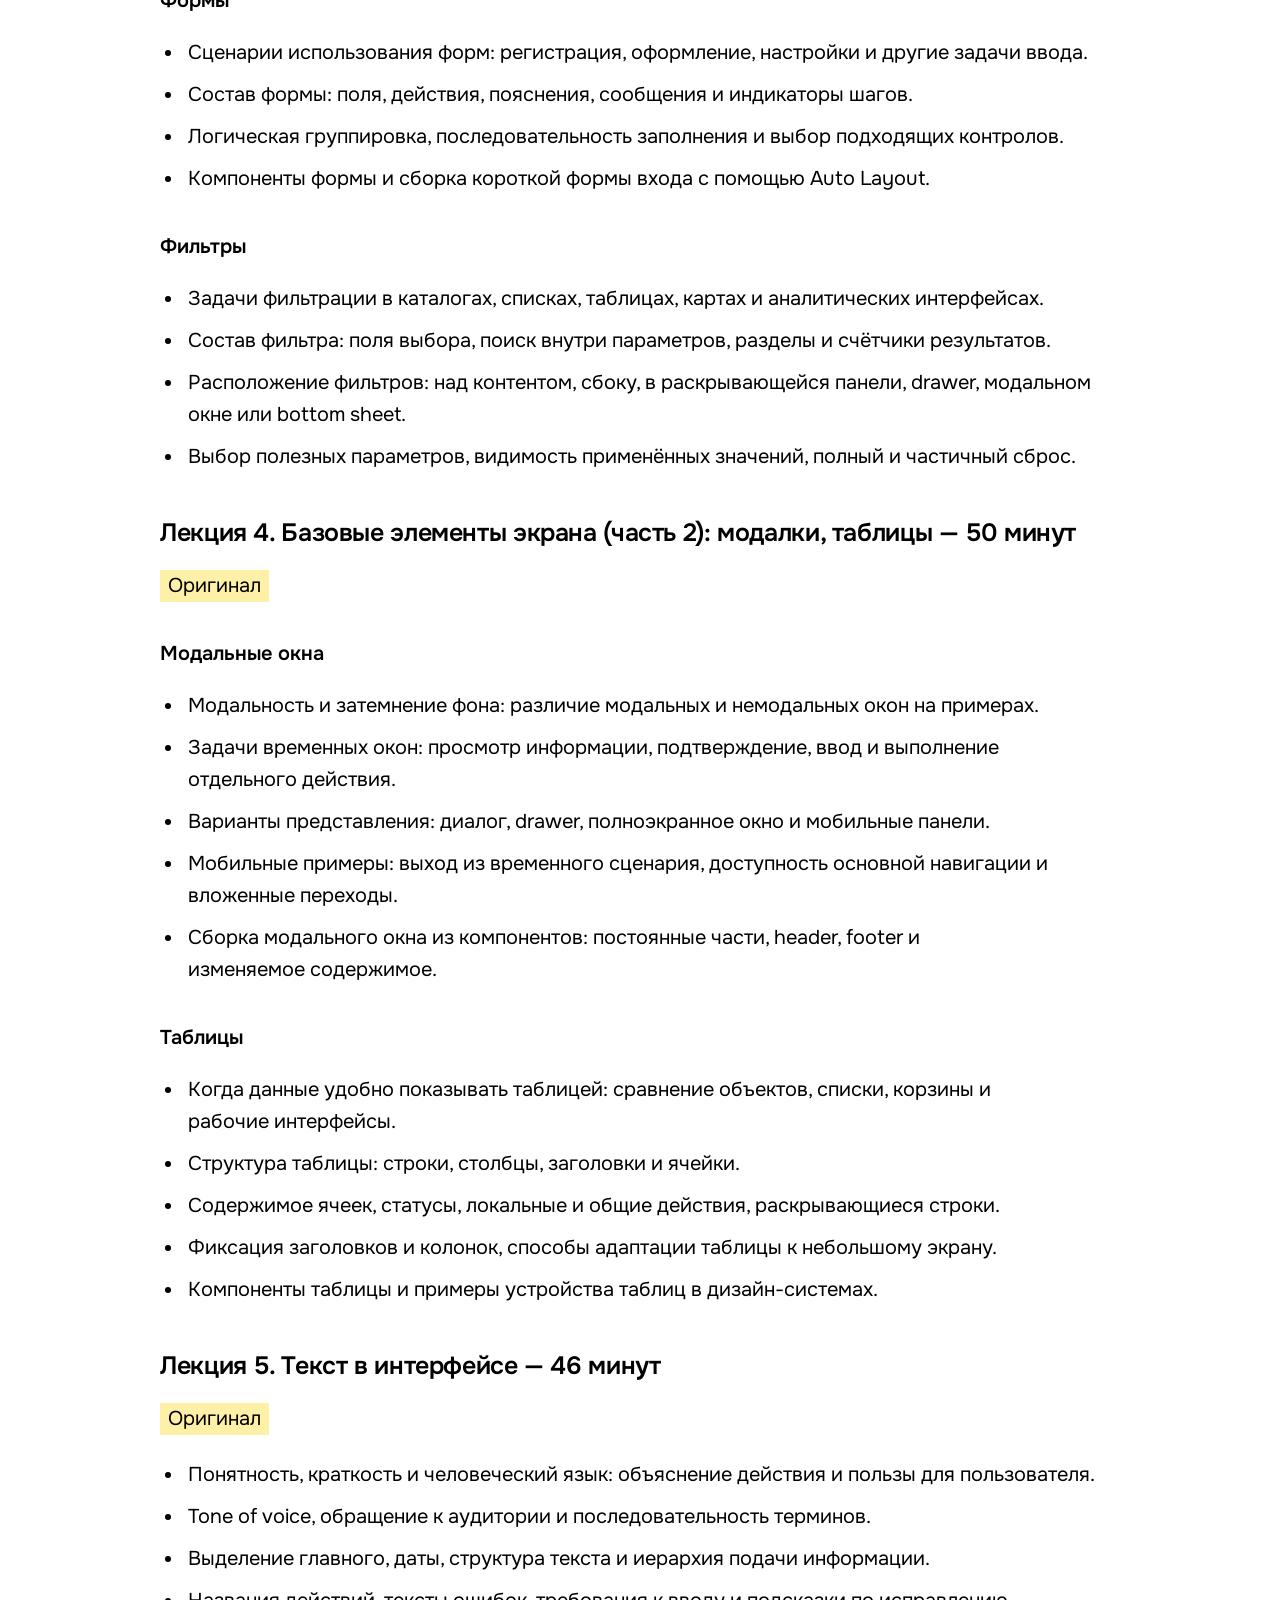
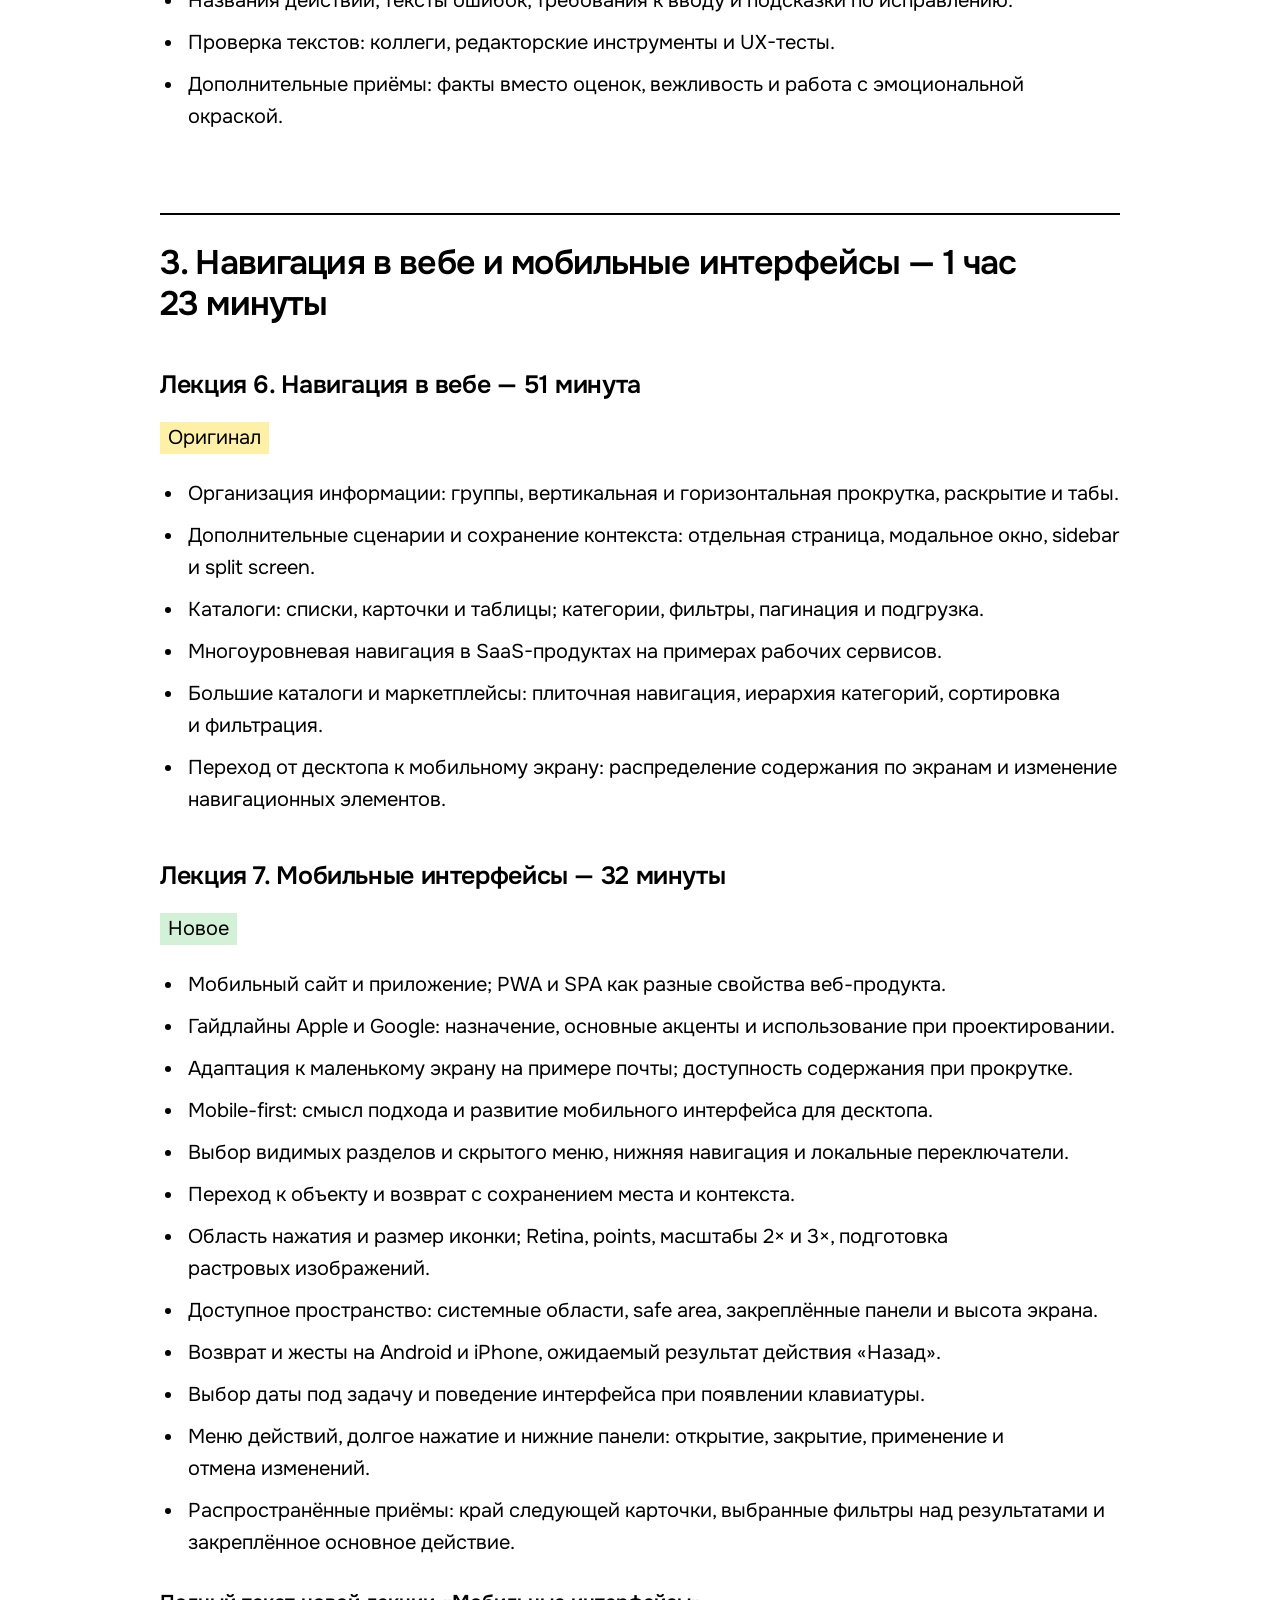
==== commit fc60b749: "Use Onest and show original status only once per lecture" ====
--- a/just-enough/index.html
+++ b/just-enough/index.html
@@ -1,7 +1,7 @@
 <!doctype html>
 <html lang="ru"><head><meta charset="utf-8"><meta name="viewport" content="width=device-width, initial-scale=1">
 <title>Базовый минимум · UX-курс</title><meta name="description" content="Программа UX-курса: Базовый минимум и Роскошный максимум. Темы, длительность и материалы лекций.">
-<link rel="stylesheet" href="../style.css?v=35ab3586e838"><meta name="theme-color" content="#ffffff"></head>
+<link rel="stylesheet" href="../style.css?v=af1a36fa6a34"><meta name="theme-color" content="#ffffff"></head>
 <body><a class="skip" href="#main">Перейти к материалу</a>
 <header><a href="../">UX-курс</a><nav aria-label="Варианты курса"><a href="../just-enough/" aria-current="page">Базовый минимум</a><a href="../royal-package/">Роскошный максимум</a></nav></header>
 <main id="main"><h1>Базовый минимум</h1><article><p>Черновик для обсуждения. Существующие лекции представлены кратким обзором, две новые — полным текстом: «Базовые принципы построения интерфейсов» и «Мобильные интерфейсы».</p>
@@ -165,7 +165,7 @@
 <p class="badges"><span class="badge badge-original">Оригинал</span></p>
 
 <h4>Карточки</h4>
-<p class="original"><strong>Оригинал</strong></p>
+
 <ul>
 <li>Задачи карточки и способы визуально объединить её содержимое: границы, фон и композиция.</li>
 <li>Состав карточки: изображения, текст, иконки, статусы и действия.</li>
@@ -174,7 +174,7 @@
 <li>Сборка карточки из компонентов и работа с Auto Layout.</li>
 </ul>
 <h4>Формы</h4>
-<p class="original"><strong>Оригинал</strong></p>
+
 <ul>
 <li>Сценарии использования форм: регистрация, оформление, настройки и другие задачи ввода.</li>
 <li>Состав формы: поля, действия, пояснения, сообщения и индикаторы шагов.</li>
@@ -182,7 +182,7 @@
 <li>Компоненты формы и сборка короткой формы входа с помощью Auto Layout.</li>
 </ul>
 <h4>Фильтры</h4>
-<p class="original"><strong>Оригинал</strong></p>
+
 <ul>
 <li>Задачи фильтрации в каталогах, списках, таблицах, картах и аналитических интерфейсах.</li>
 <li>Состав фильтра: поля выбора, поиск внутри параметров, разделы и счётчики результатов.</li>
@@ -193,7 +193,7 @@
 <p class="badges"><span class="badge badge-original">Оригинал</span></p>
 
 <h4>Модальные окна</h4>
-<p class="original"><strong>Оригинал</strong></p>
+
 <ul>
 <li>Модальность и затемнение фона: различие модальных и немодальных окон на примерах.</li>
 <li>Задачи временных окон: просмотр информации, подтверждение, ввод и выполнение отдельного действия.</li>
@@ -202,7 +202,7 @@
 <li>Сборка модального окна из компонентов: постоянные части, header, footer и изменяемое содержимое.</li>
 </ul>
 <h4>Таблицы</h4>
-<p class="original"><strong>Оригинал</strong></p>
+
 <ul>
 <li>Когда данные удобно показывать таблицей: сравнение объектов, списки, корзины и рабочие интерфейсы.</li>
 <li>Структура таблицы: строки, столбцы, заголовки и ячейки.</li>
@@ -366,7 +366,7 @@
 <p class="badges"><span class="badge badge-original">Оригинал</span></p>
 
 <h4>Базовые состояния компонентов</h4>
-<p><strong> Фрагмент оригинала «Состояния»</strong></p>
+
 <ul>
 <li>Состояния до, во время и после взаимодействия.</li>
 <li>Обычное и недоступное состояние, наведение, нажатие, загрузка, выбор, заполнение и ошибка.</li>
@@ -375,7 +375,7 @@
 <li>Типичные ошибки: неразличимые состояния, недостаточный отклик и отсутствие пояснений.</li>
 </ul>
 <h4>Клавиатурное управление, drag-and-drop и микроинтеракции</h4>
-<p><strong> Фрагмент оригинала «Состояния»</strong></p>
+
 <ul>
 <li>Управление с клавиатуры и состояния при перемещении фокуса.</li>
 <li>Drag-and-drop: отклик на перетаскивание, допустимое действие и результат.</li>
@@ -384,7 +384,7 @@
 <li>Подробная проработка мультиселекта: поиск, выбор, теги, длинные значения и недостаток места.</li>
 </ul>
 <h4>Динамический контент и состояния экрана</h4>
-<p><strong> Фрагмент оригинала «Состояния»</strong></p>
+
 <ul>
 <li>Состояния составных элементов и способы показать выбранную карточку.</li>
 <li>Проверка отсутствующих данных, коротких и длинных текстов, разного количества элементов.</li>
--- a/style.css
+++ b/style.css
@@ -1,10 +1,10 @@
-@import url('https://fonts.googleapis.com/css2?family=Fira+Sans:wght@400;600&display=swap');
+@import url('https://fonts.googleapis.com/css2?family=Onest:wght@400;600&display=swap');
 
 :root {
-  --title: 600 3rem/1.12 'Fira Sans', sans-serif;
-  --block: 600 2.125rem/1.2 'Fira Sans', sans-serif;
-  --lecture: 600 1.5625rem/1.32 'Fira Sans', sans-serif;
-  --body: 400 1.25rem/1.6 'Fira Sans', sans-serif;
+  --title: 600 3rem/1.12 'Onest', sans-serif;
+  --block: 600 2.125rem/1.2 'Onest', sans-serif;
+  --lecture: 600 1.5625rem/1.32 'Onest', sans-serif;
+  --body: 400 1.25rem/1.6 'Onest', sans-serif;
 }
 * { box-sizing: border-box; }
 html { scroll-padding-top: 32px; }
@@ -54,7 +54,7 @@
 @media(max-width: 700px) {
   body { padding-bottom: 64px; }
   main.home { padding-top: 36px; }
-  :root { --body: 400 1.25rem/1.55 'Fira Sans', sans-serif; }
+  :root { --body: 400 1.25rem/1.55 'Onest', sans-serif; }
   header, main, footer { width: calc(100% - 40px); }
   header { display: block; margin-bottom: 44px; padding-block: 20px; }
   header nav { margin-top: 16px; gap: 8px 20px; }
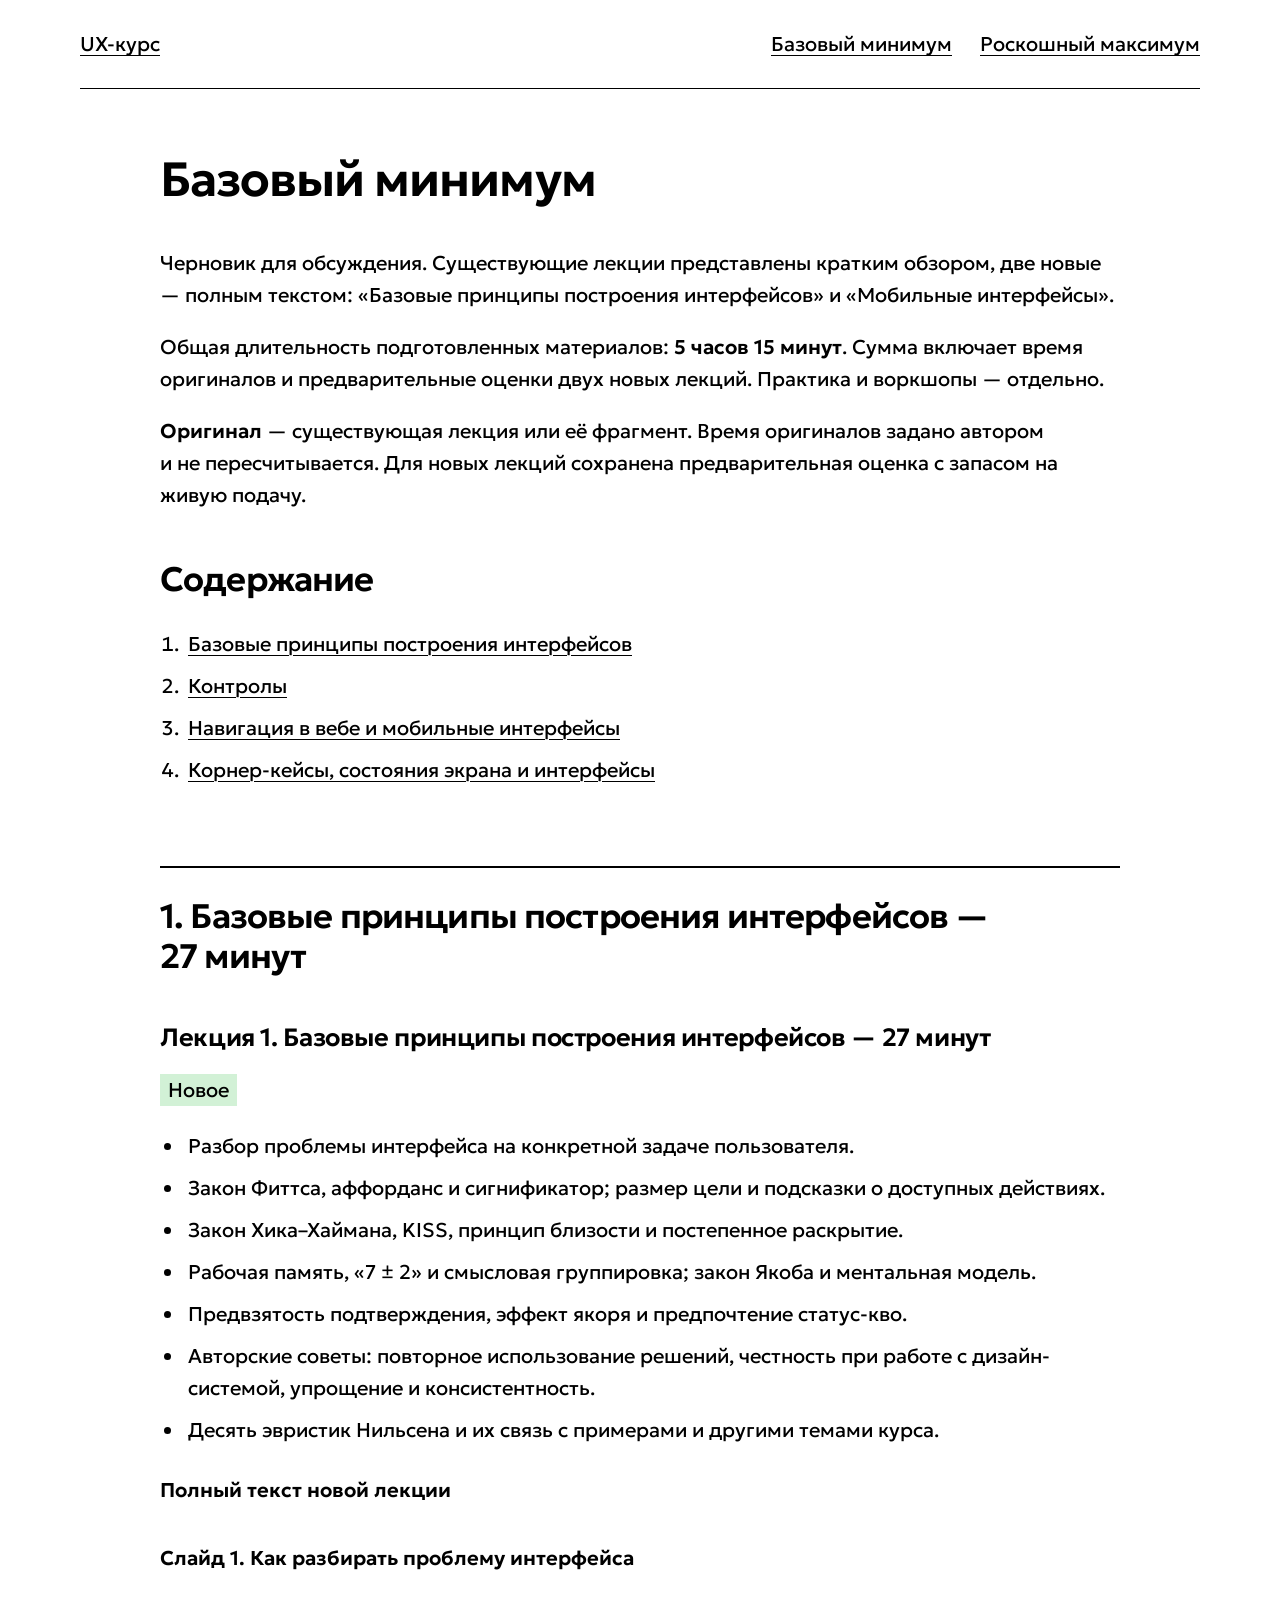
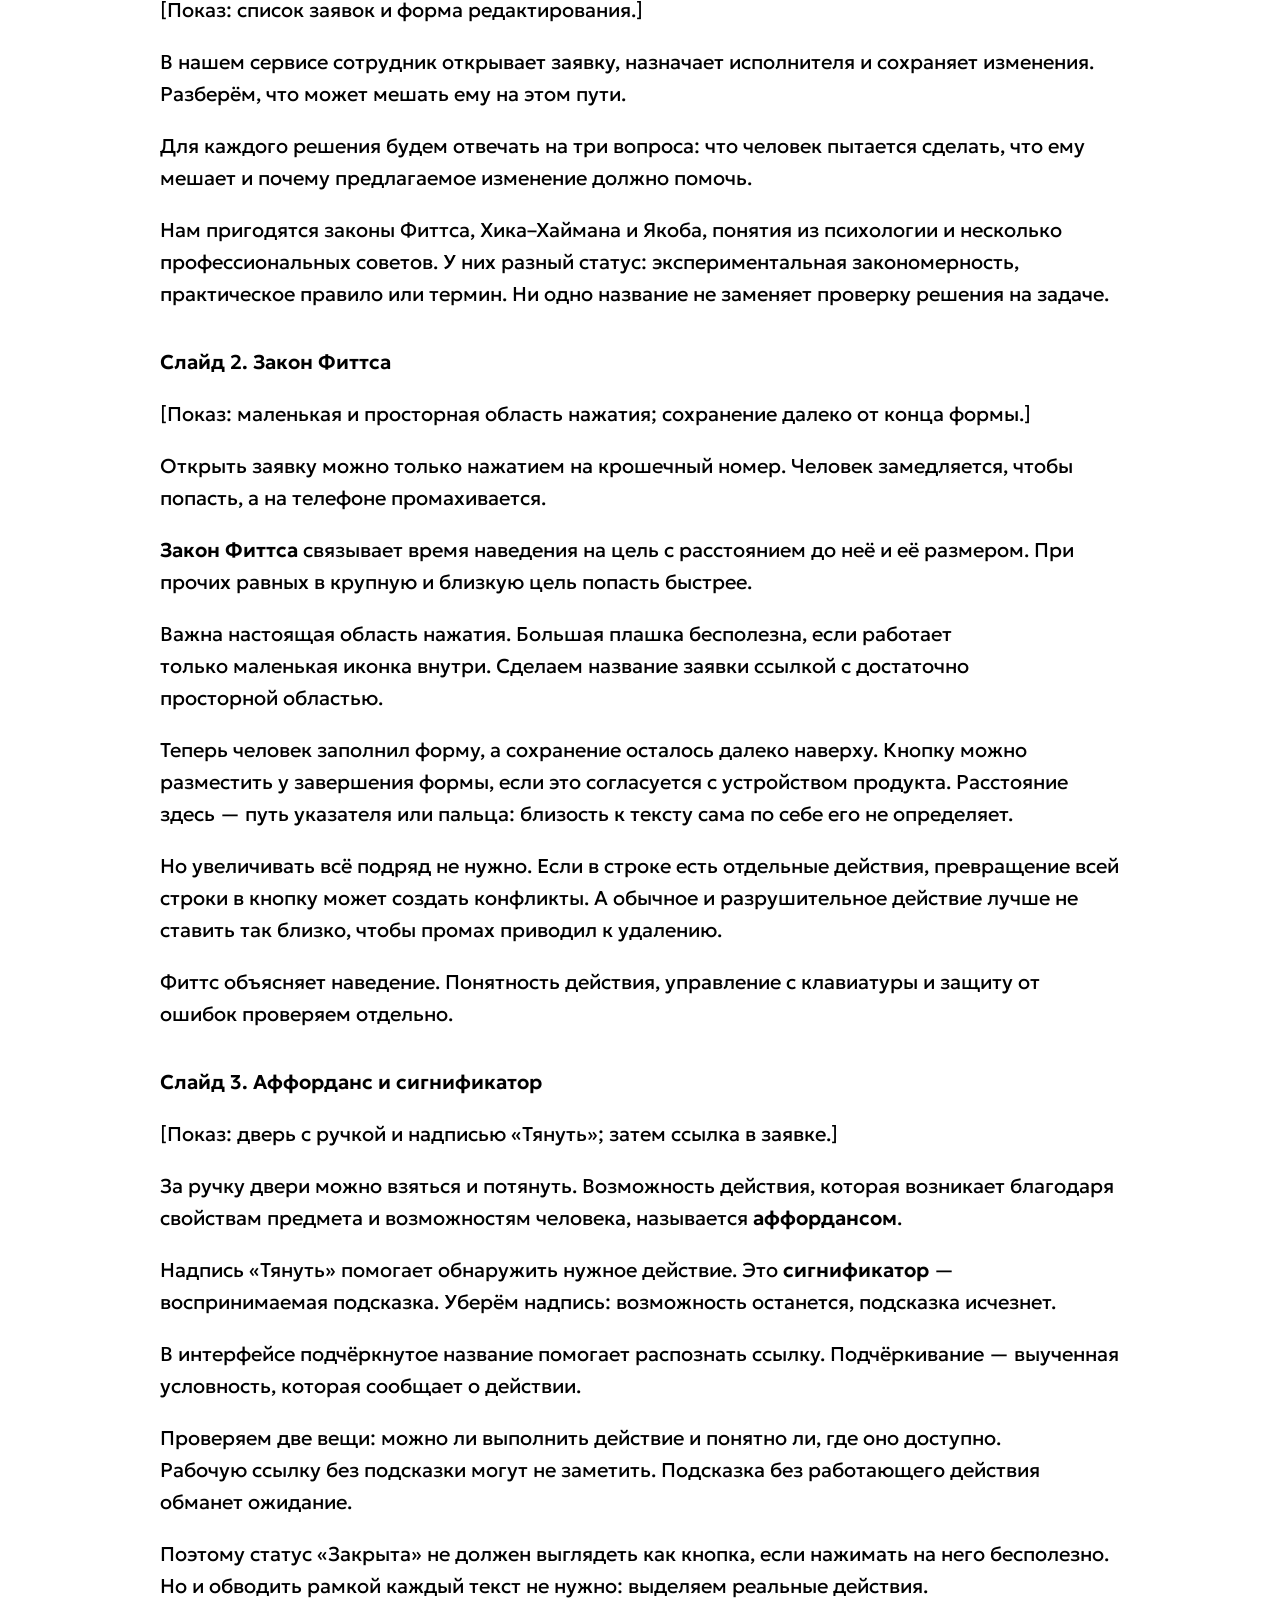
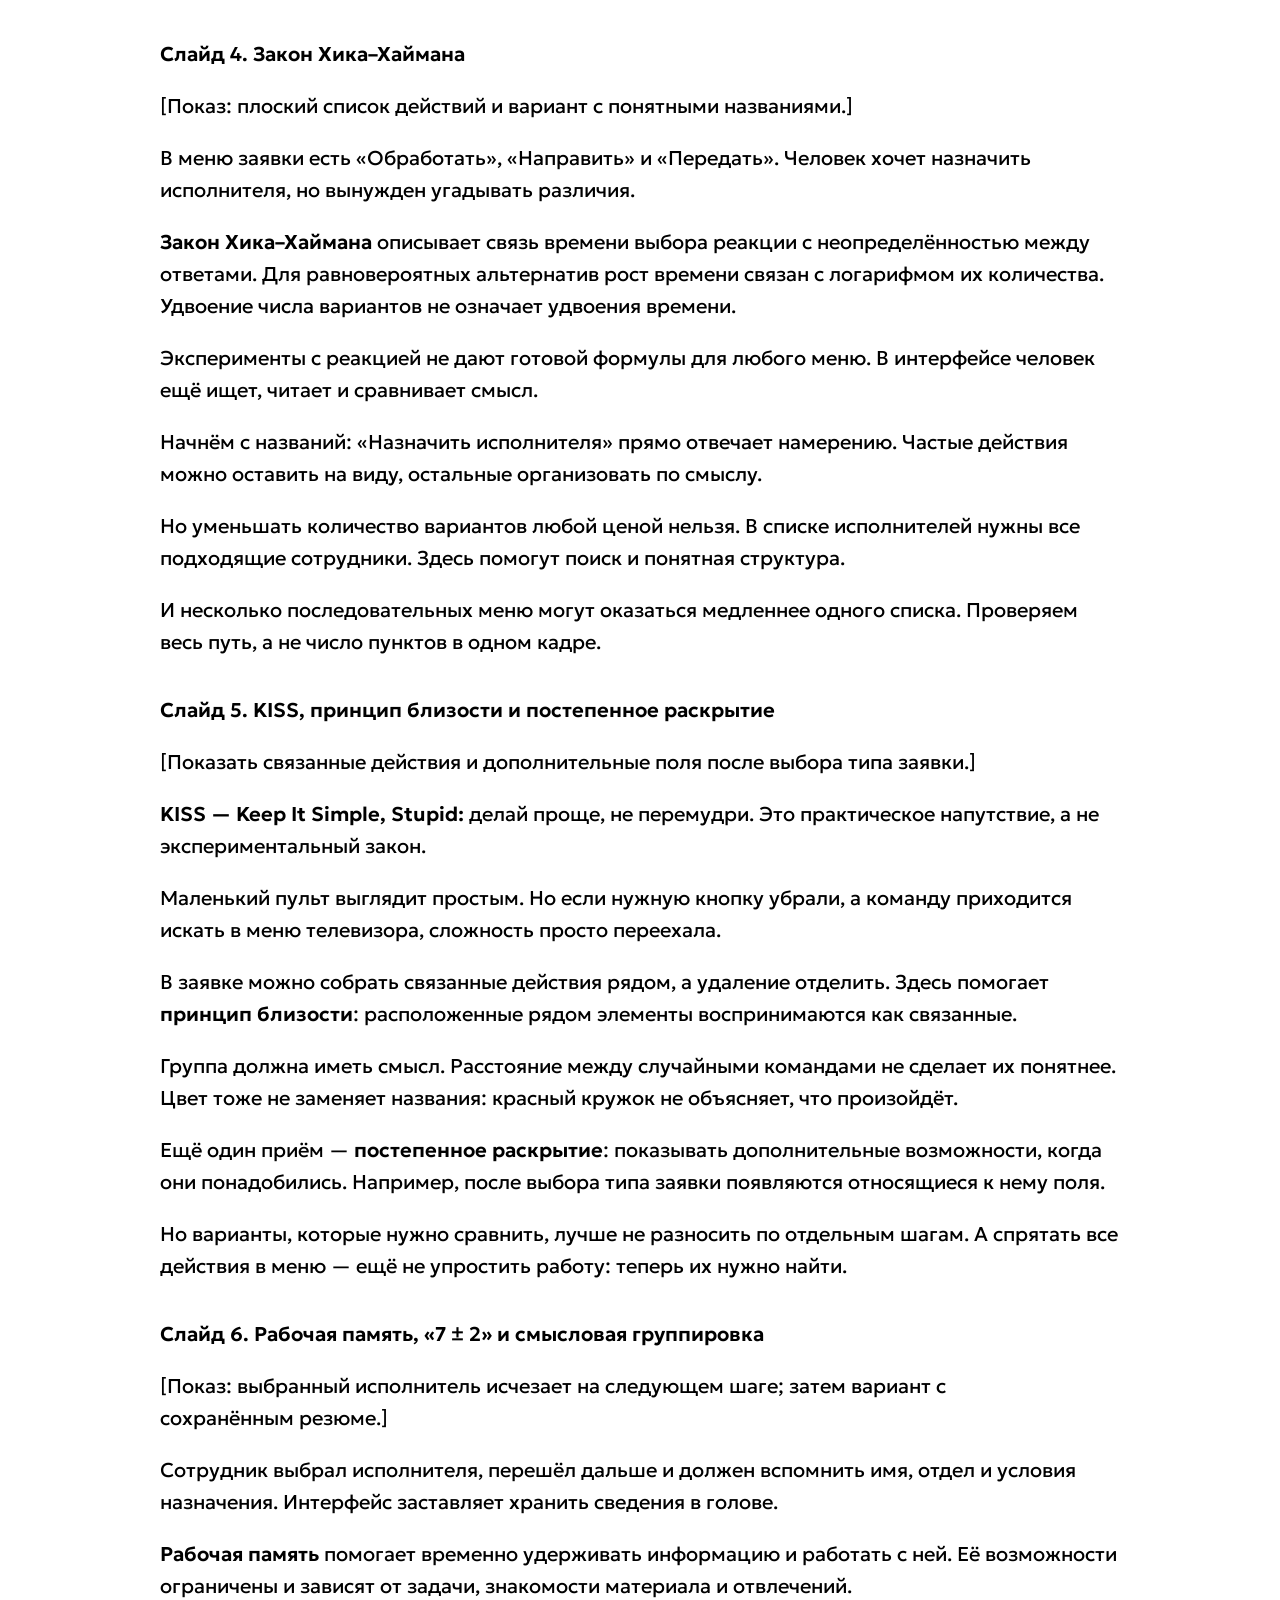
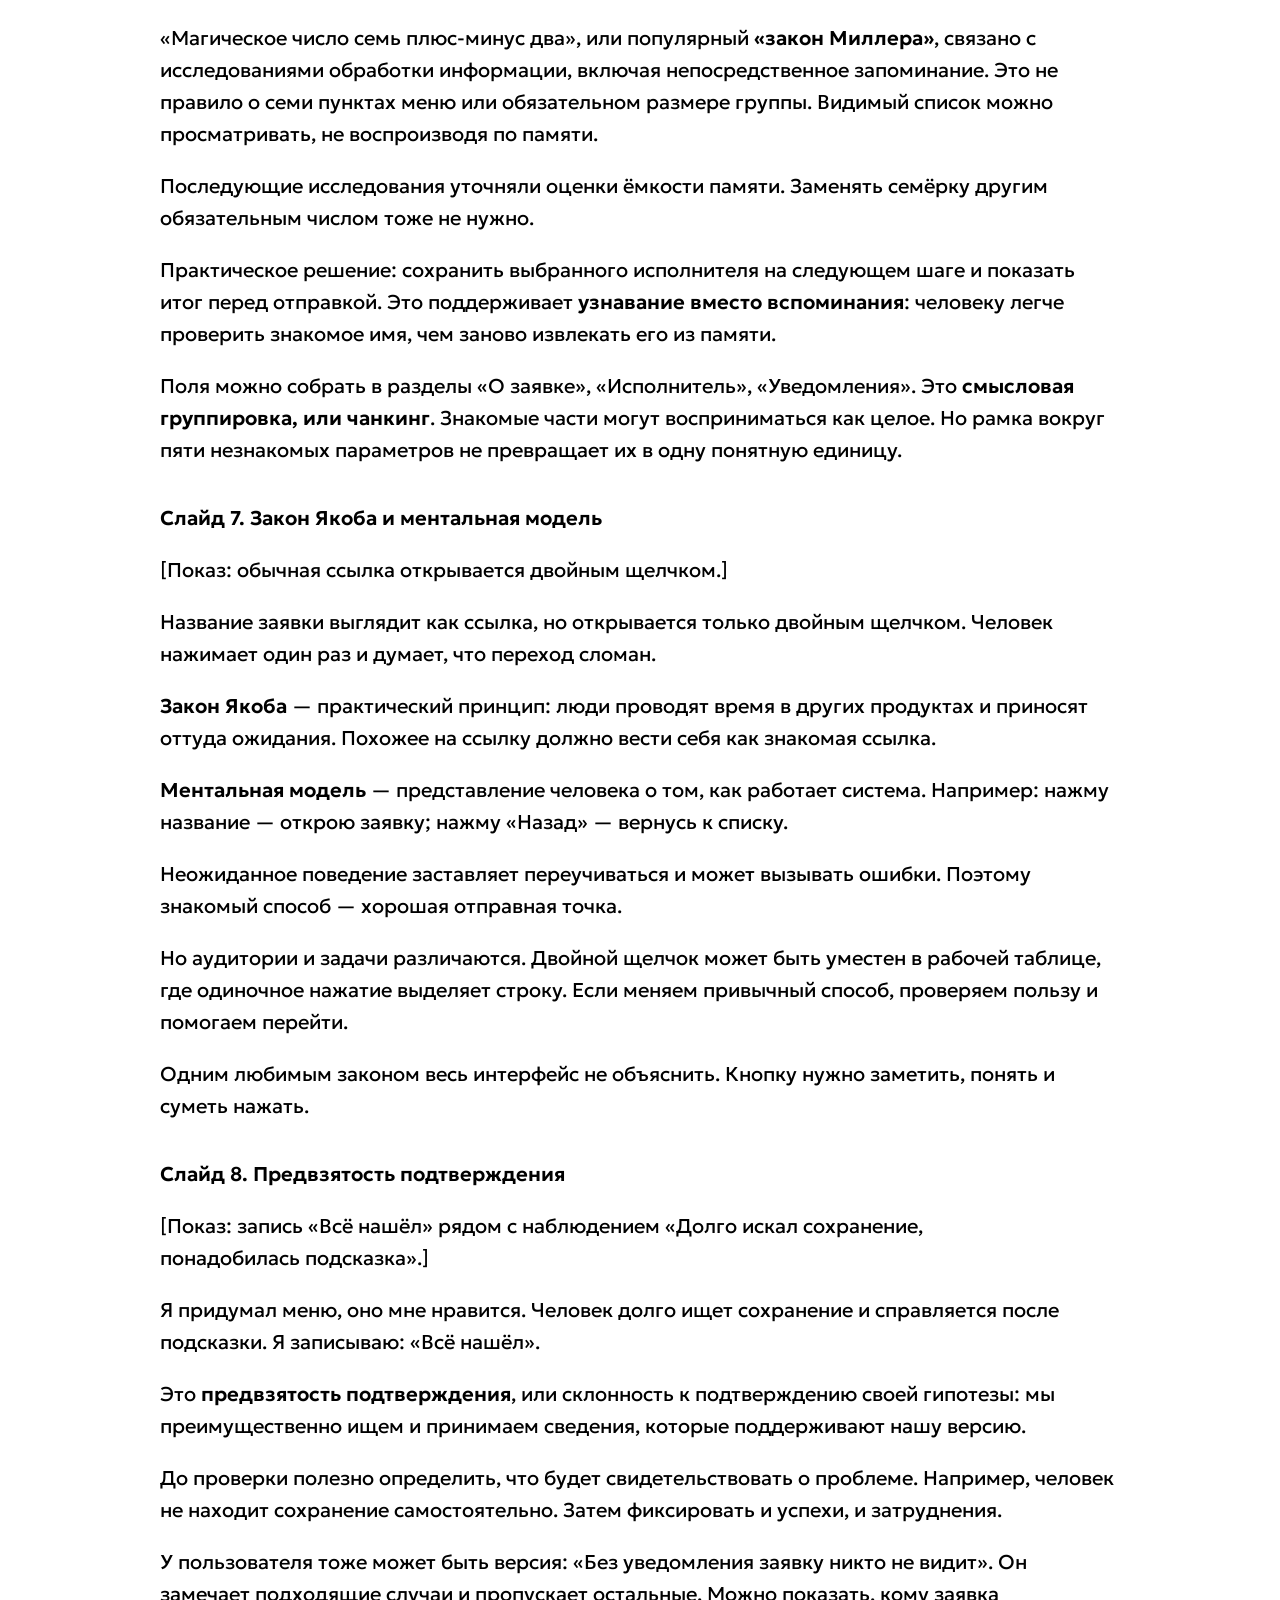
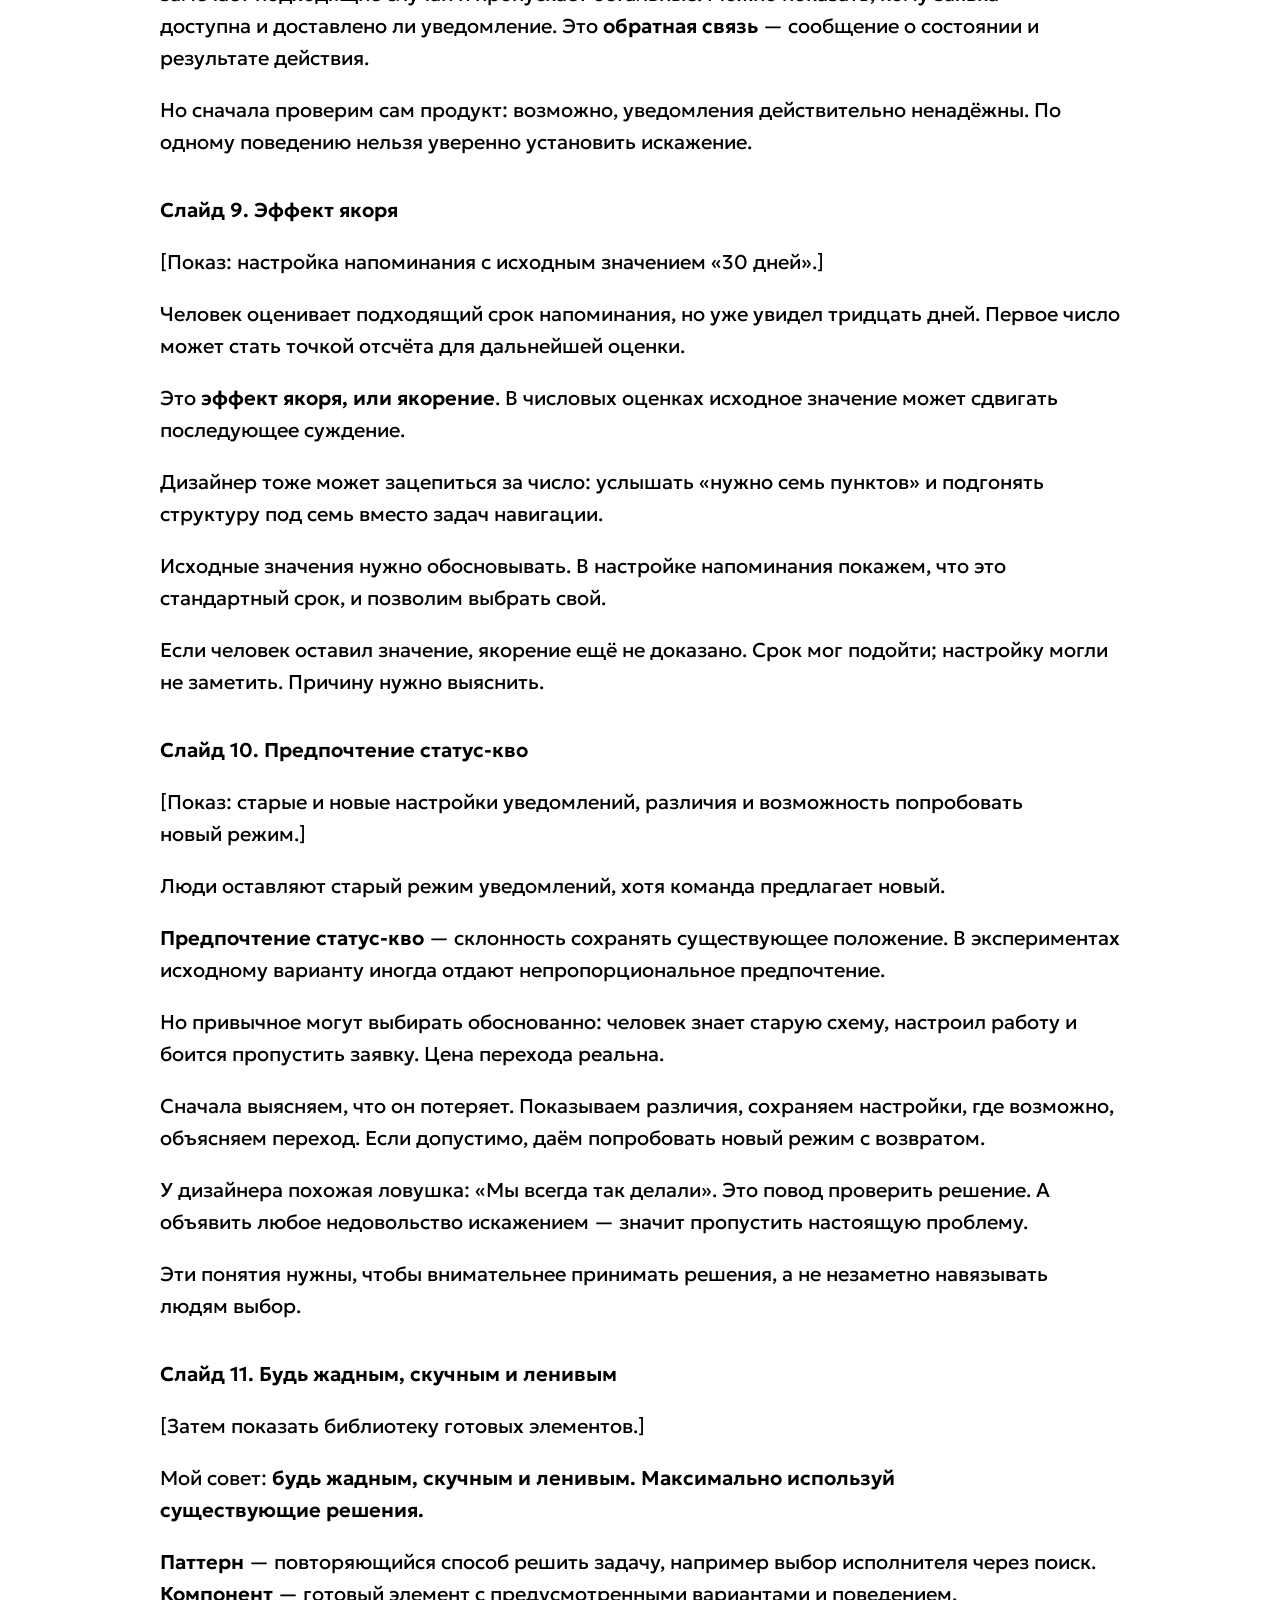
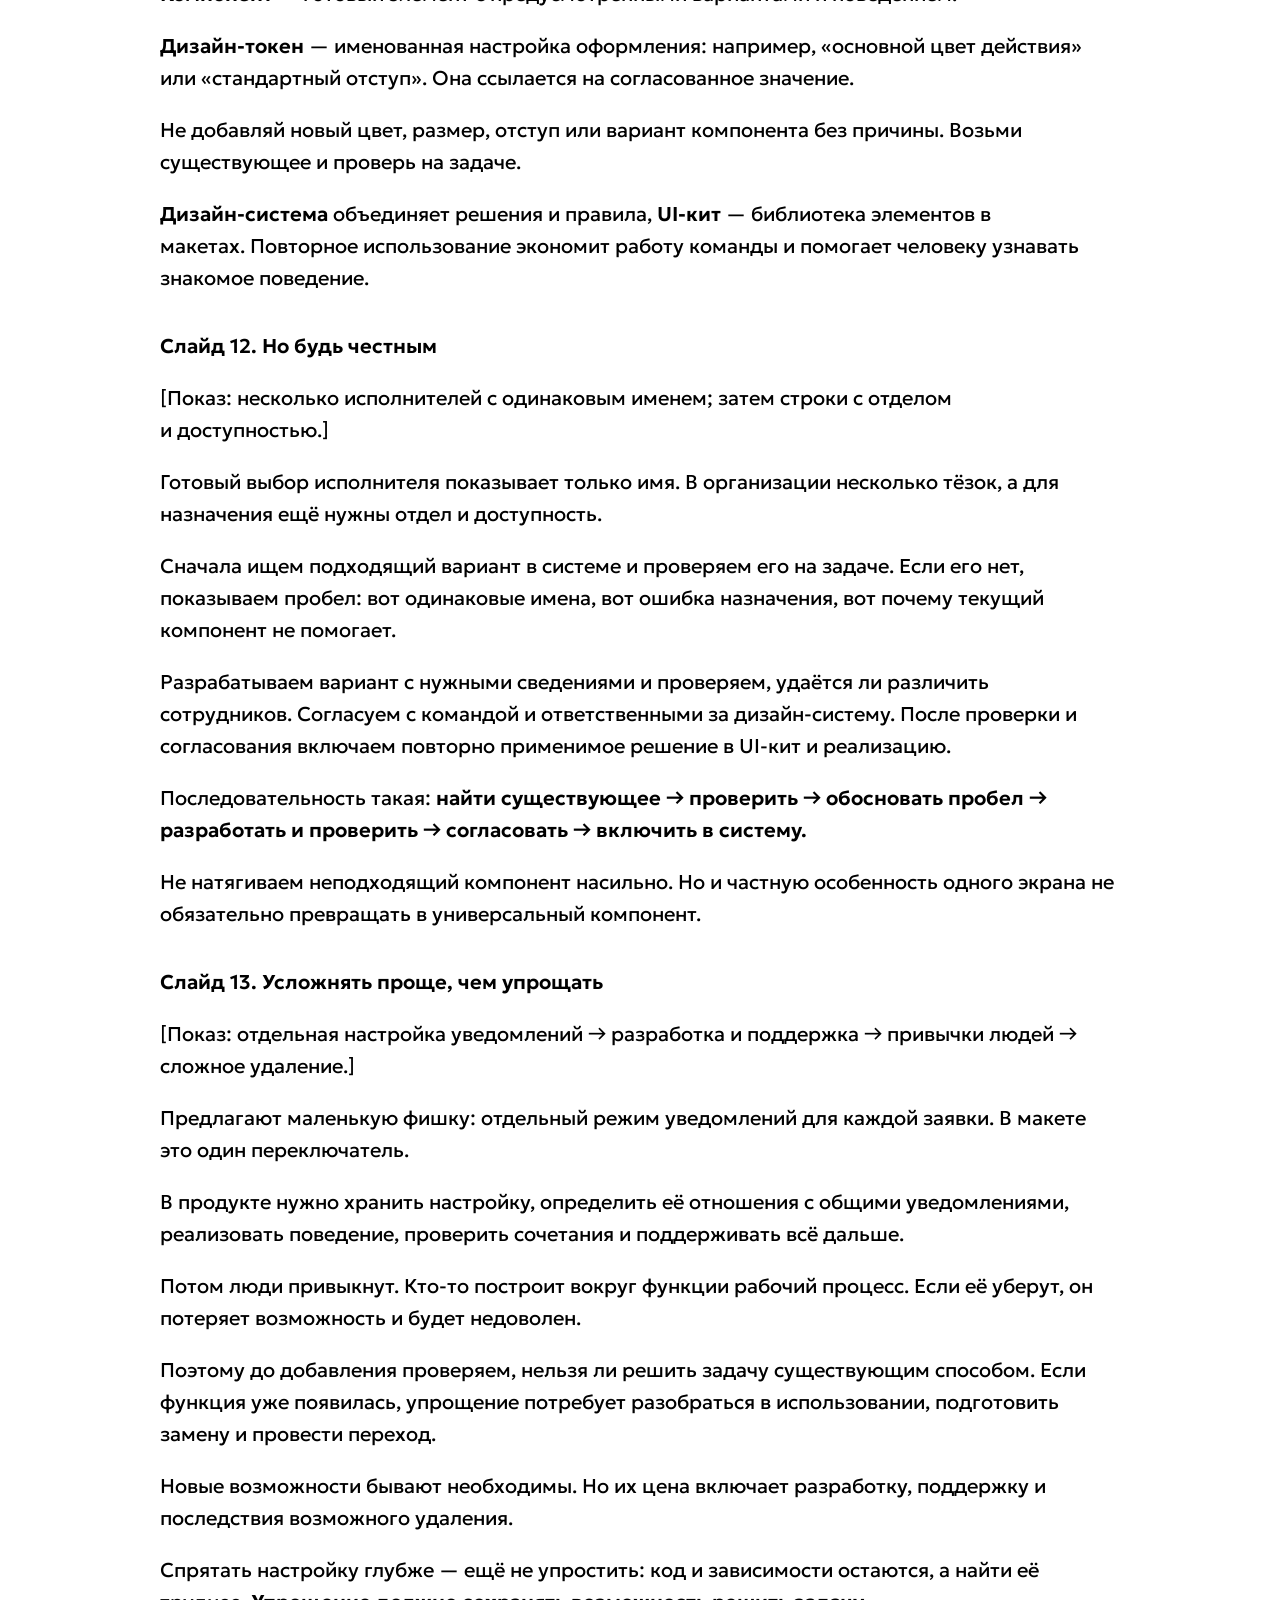
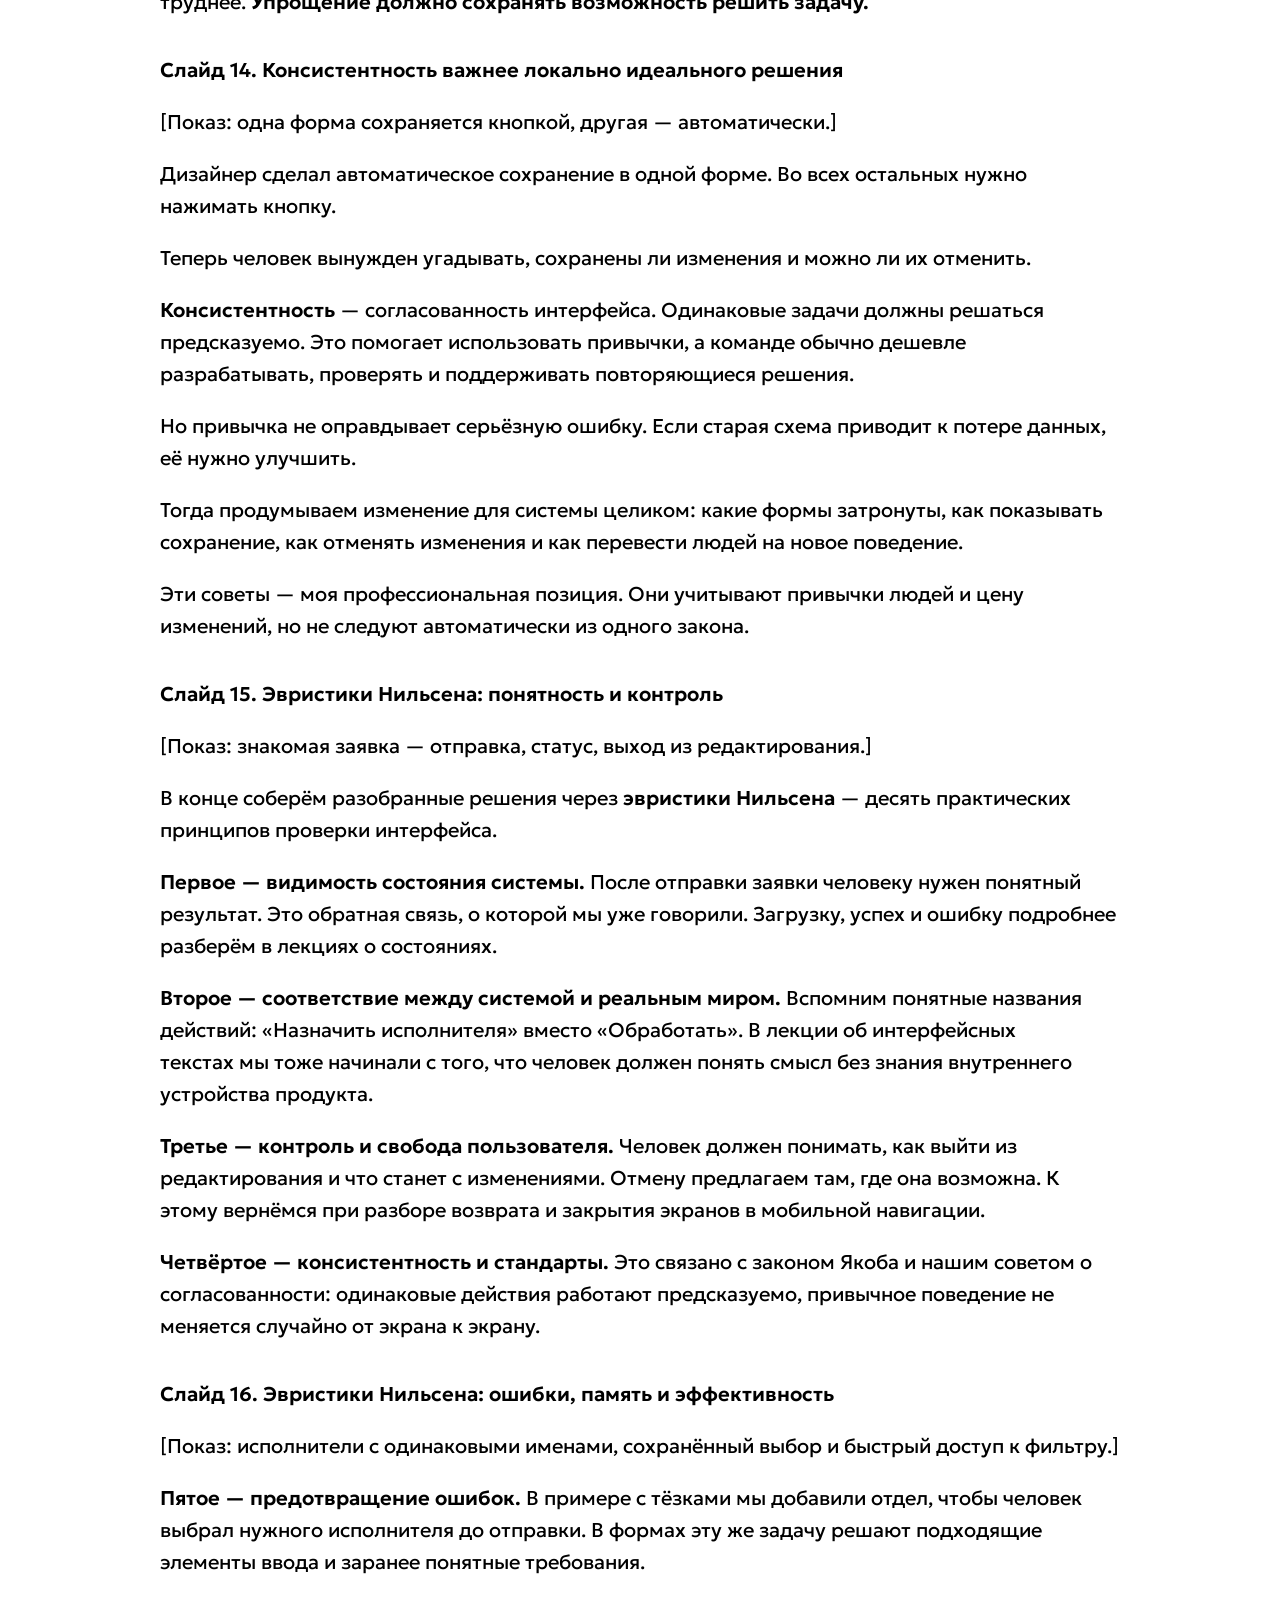
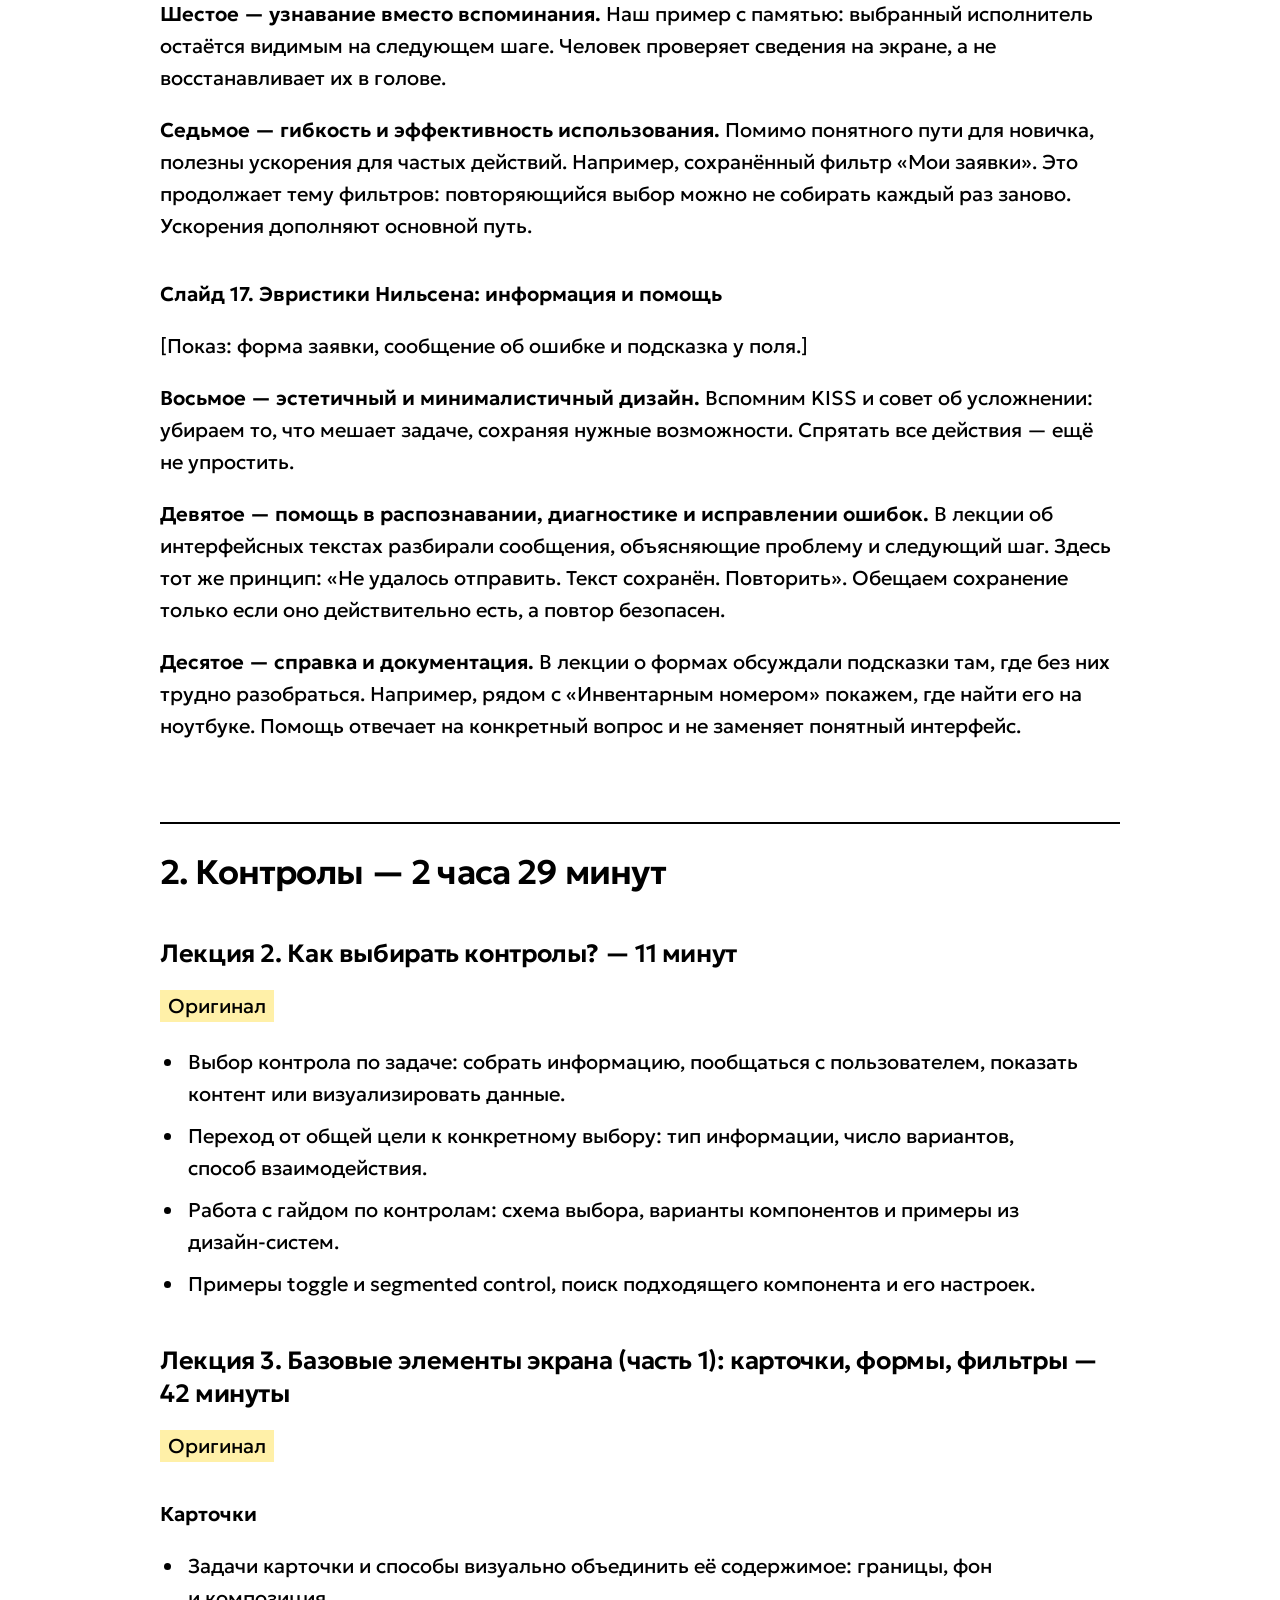
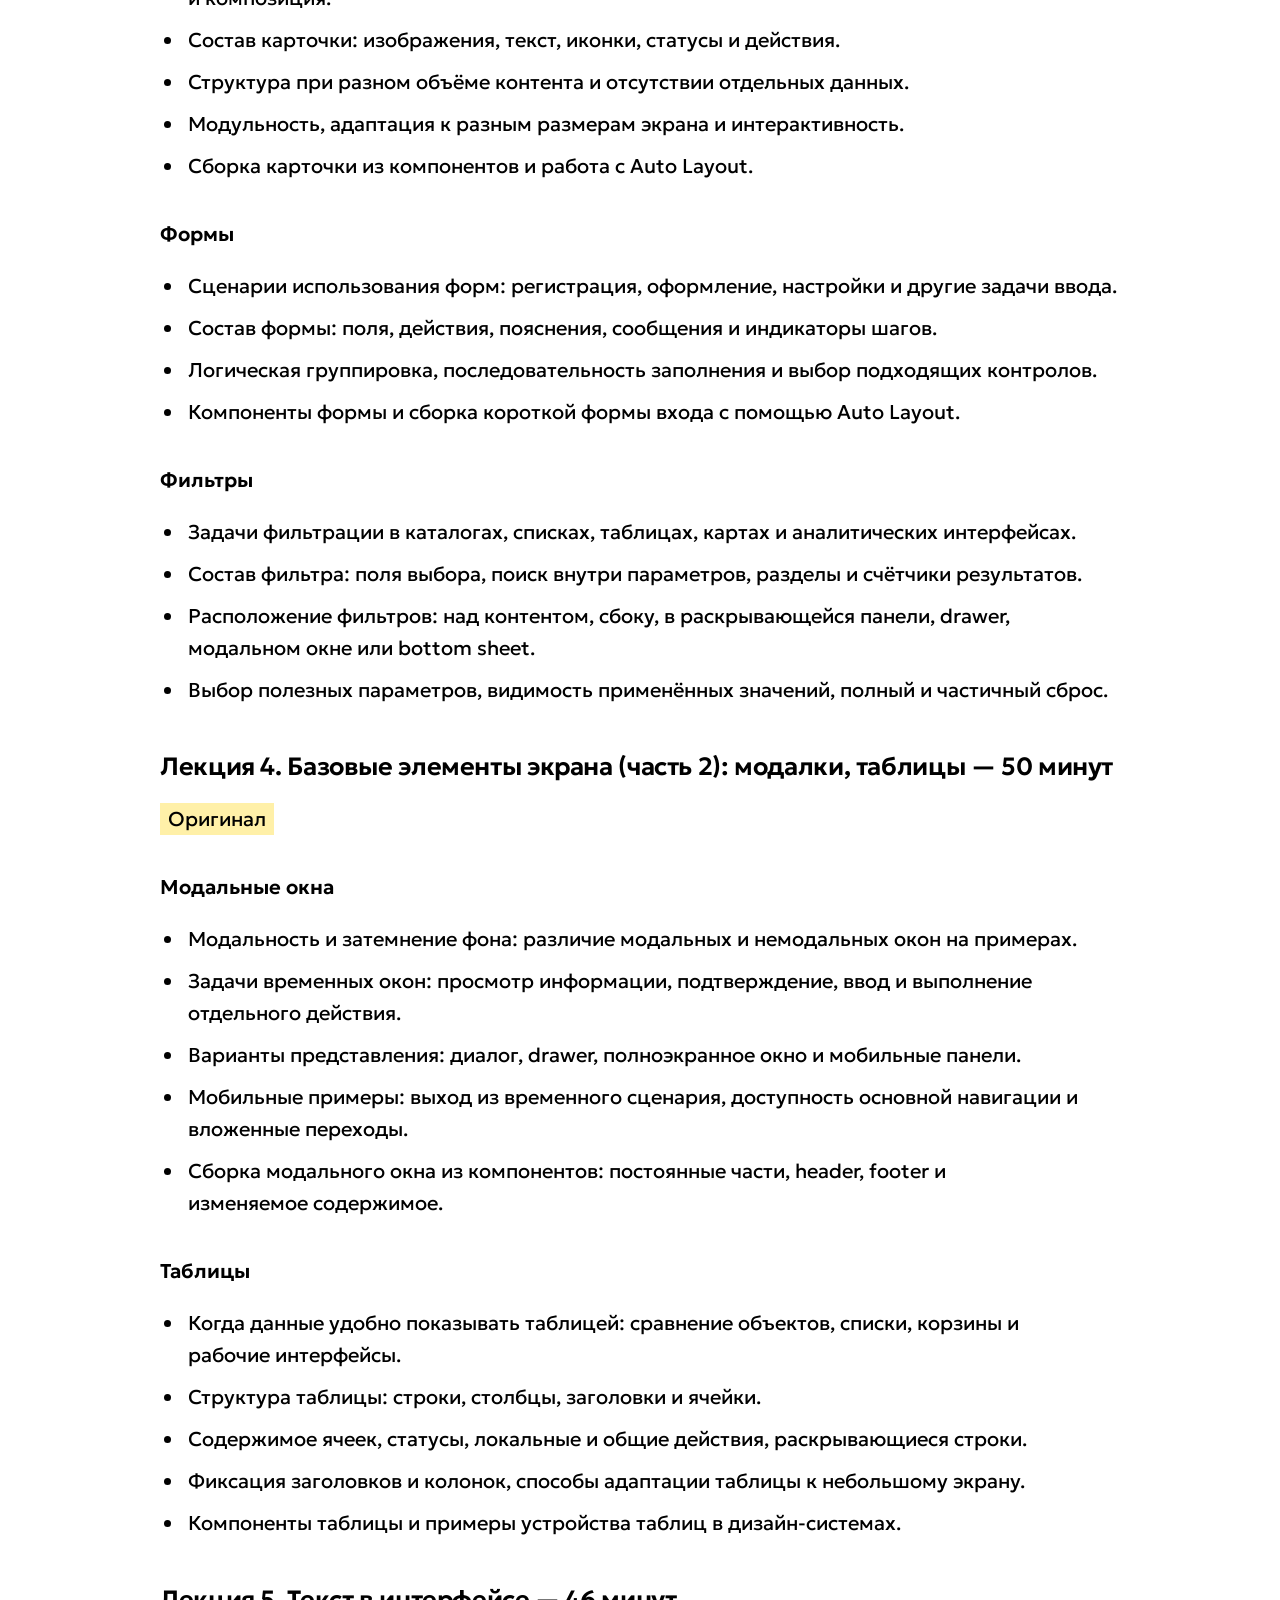
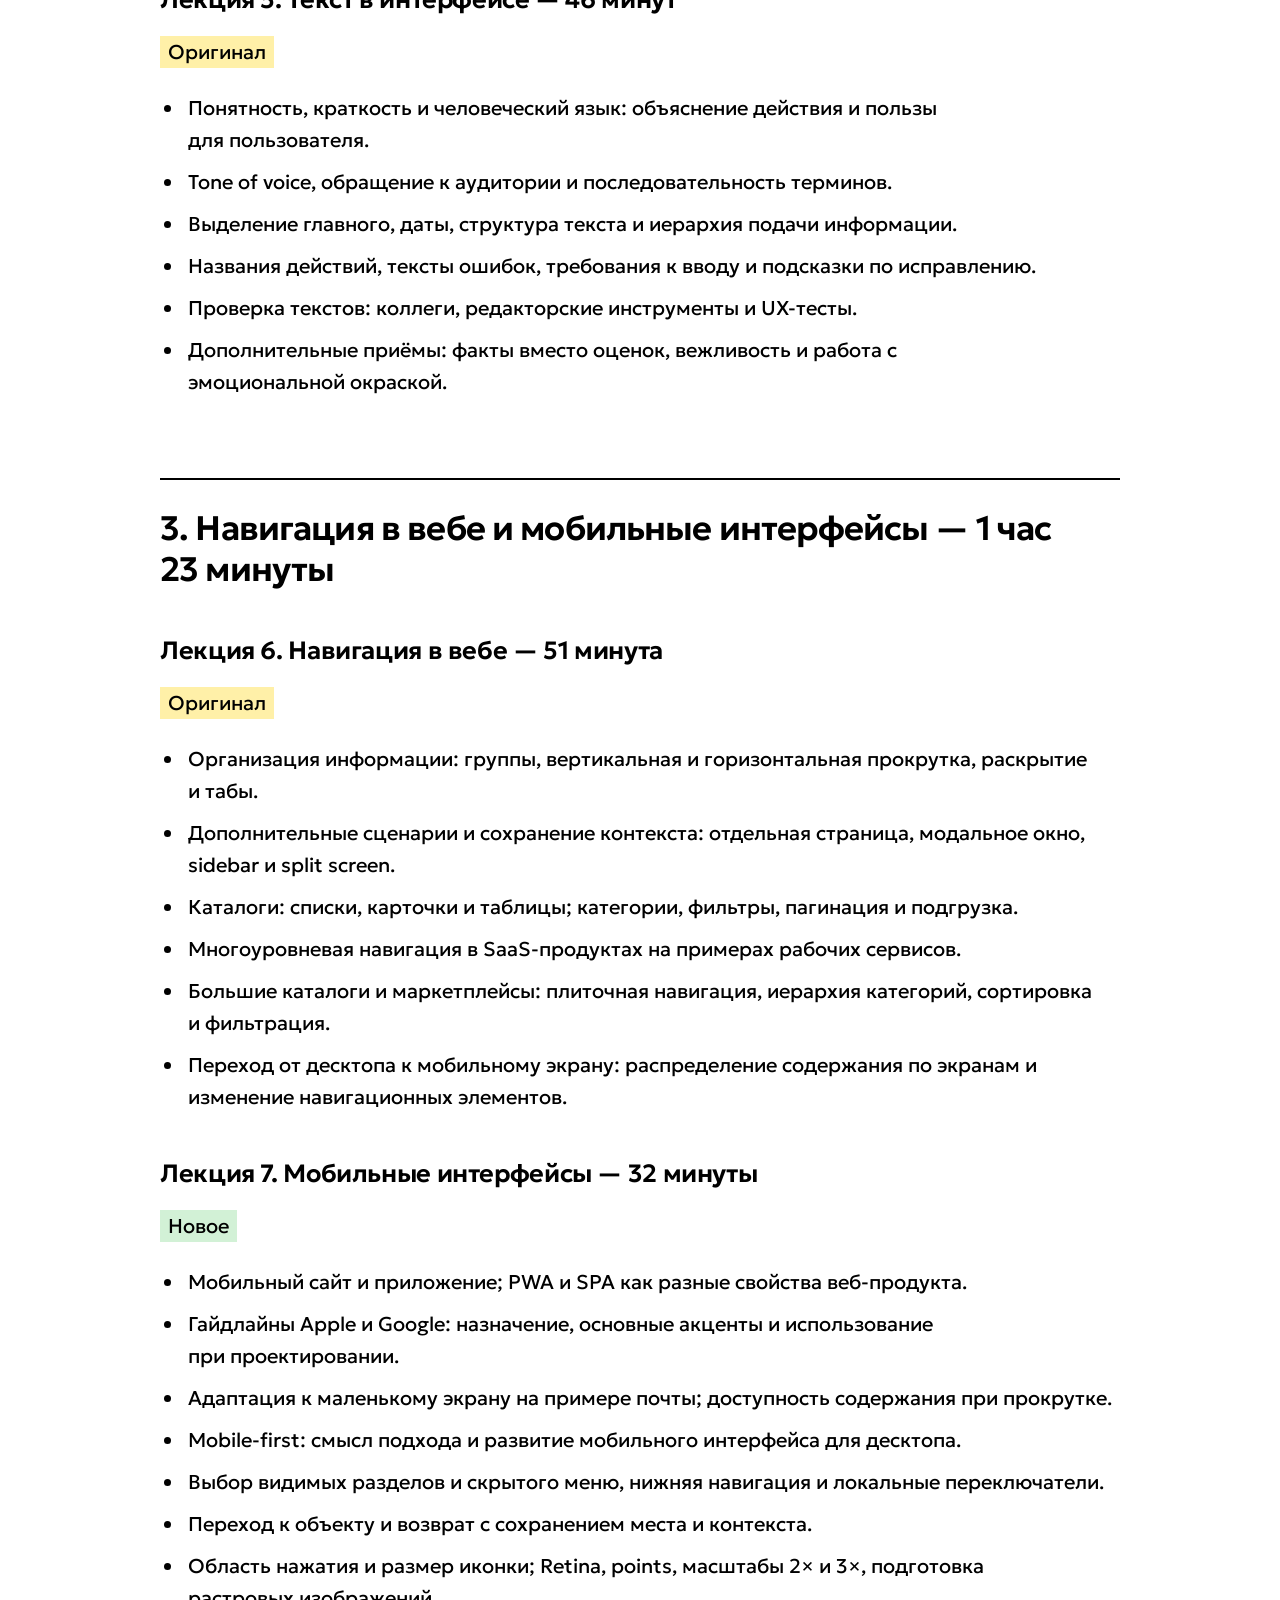
==== commit efd12d3b: "Switch course typography to Geologica" ====
--- a/just-enough/index.html
+++ b/just-enough/index.html
@@ -1,7 +1,7 @@
 <!doctype html>
 <html lang="ru"><head><meta charset="utf-8"><meta name="viewport" content="width=device-width, initial-scale=1">
 <title>Базовый минимум · UX-курс</title><meta name="description" content="Программа UX-курса: Базовый минимум и Роскошный максимум. Темы, длительность и материалы лекций.">
-<link rel="stylesheet" href="../style.css?v=af1a36fa6a34"><meta name="theme-color" content="#ffffff"></head>
+<link rel="stylesheet" href="../style.css?v=754b0cda23a6"><meta name="theme-color" content="#ffffff"></head>
 <body><a class="skip" href="#main">Перейти к материалу</a>
 <header><a href="../">UX-курс</a><nav aria-label="Варианты курса"><a href="../just-enough/" aria-current="page">Базовый минимум</a><a href="../royal-package/">Роскошный максимум</a></nav></header>
 <main id="main"><h1>Базовый минимум</h1><article><p>Черновик для обсуждения. Существующие лекции представлены кратким обзором, две новые — полным текстом: «Базовые принципы построения интерфейсов» и «Мобильные интерфейсы».</p>
--- a/style.css
+++ b/style.css
@@ -1,10 +1,10 @@
-@import url('https://fonts.googleapis.com/css2?family=Onest:wght@400;600&display=swap');
+@import url('https://fonts.googleapis.com/css2?family=Geologica:wght@400;600&display=swap');
 
 :root {
-  --title: 600 3rem/1.12 'Onest', sans-serif;
-  --block: 600 2.125rem/1.2 'Onest', sans-serif;
-  --lecture: 600 1.5625rem/1.32 'Onest', sans-serif;
-  --body: 400 1.25rem/1.6 'Onest', sans-serif;
+  --title: 600 3rem/1.12 'Geologica', sans-serif;
+  --block: 600 2.125rem/1.2 'Geologica', sans-serif;
+  --lecture: 600 1.5625rem/1.32 'Geologica', sans-serif;
+  --body: 400 1.25rem/1.6 'Geologica', sans-serif;
 }
 * { box-sizing: border-box; }
 html { scroll-padding-top: 32px; }
@@ -54,7 +54,7 @@
 @media(max-width: 700px) {
   body { padding-bottom: 64px; }
   main.home { padding-top: 36px; }
-  :root { --body: 400 1.25rem/1.55 'Onest', sans-serif; }
+  :root { --body: 400 1.25rem/1.55 'Geologica', sans-serif; }
   header, main, footer { width: calc(100% - 40px); }
   header { display: block; margin-bottom: 44px; padding-block: 20px; }
   header nav { margin-top: 16px; gap: 8px 20px; }
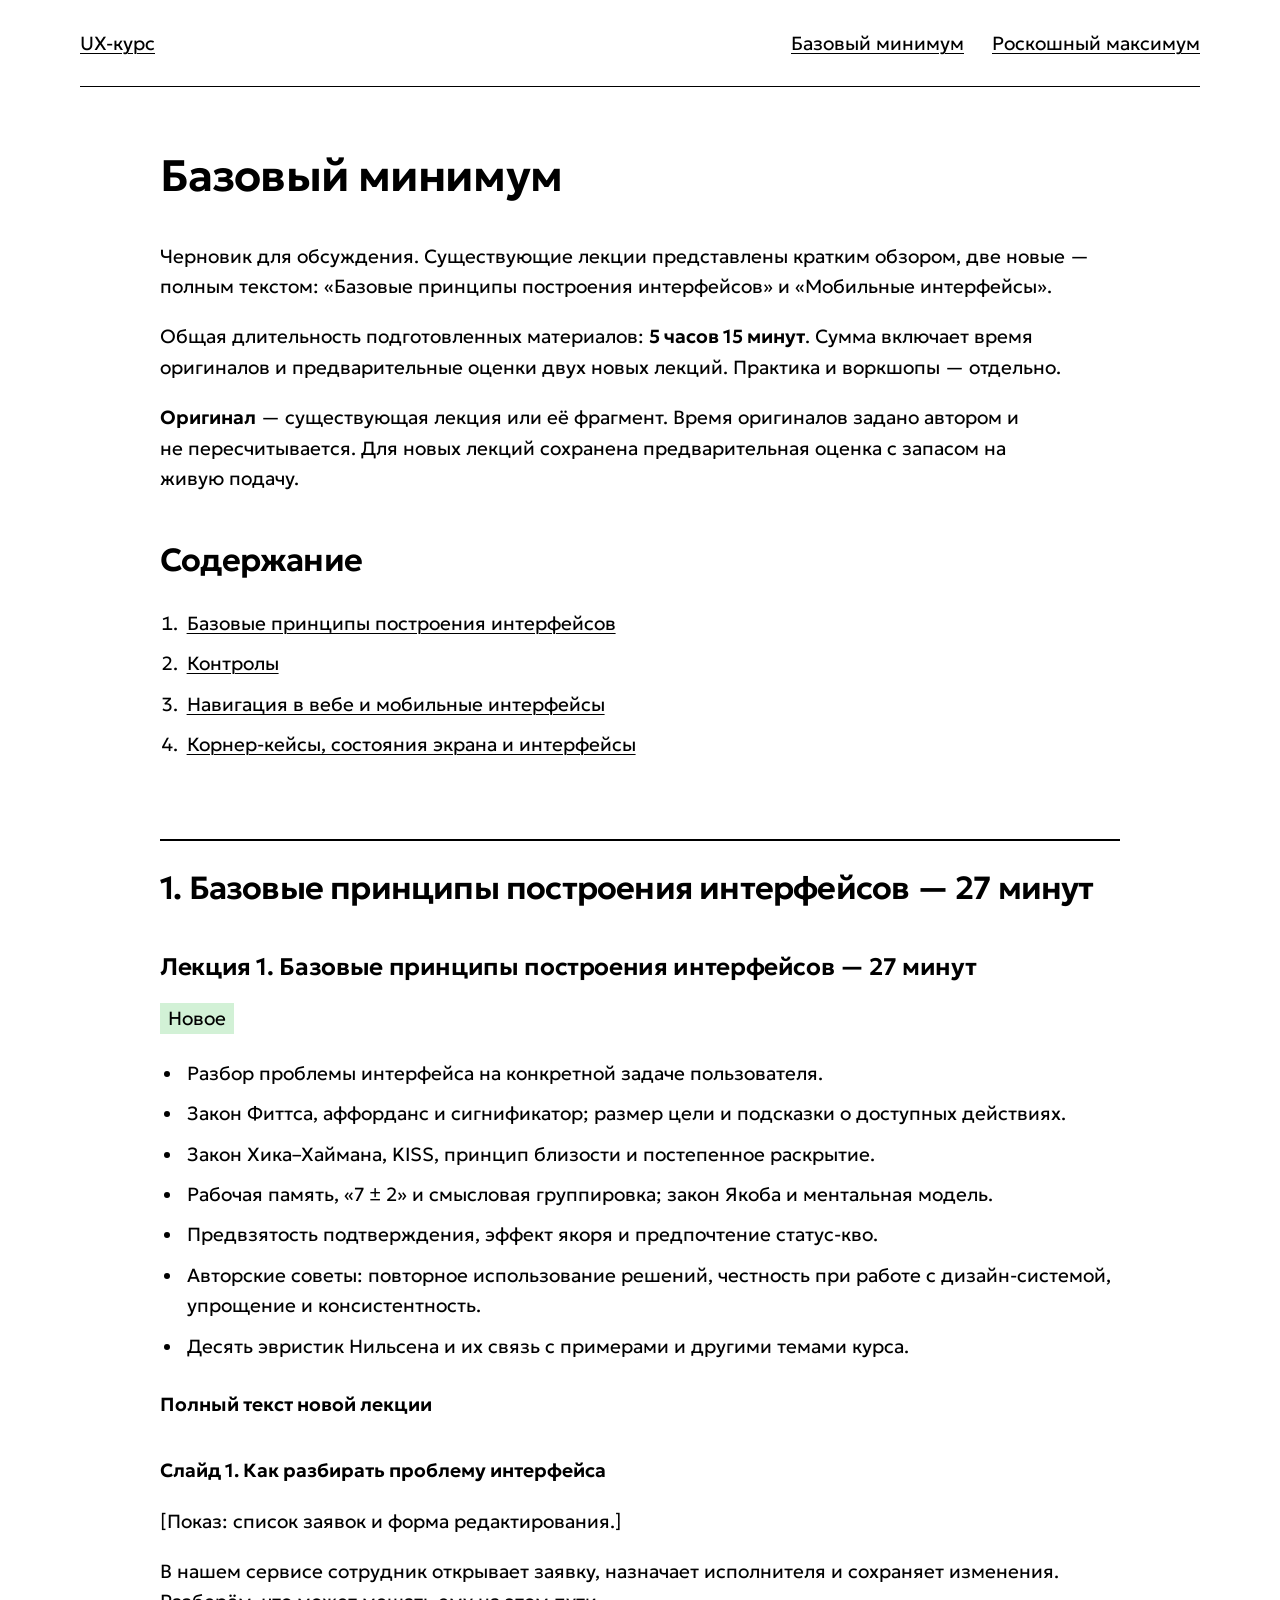
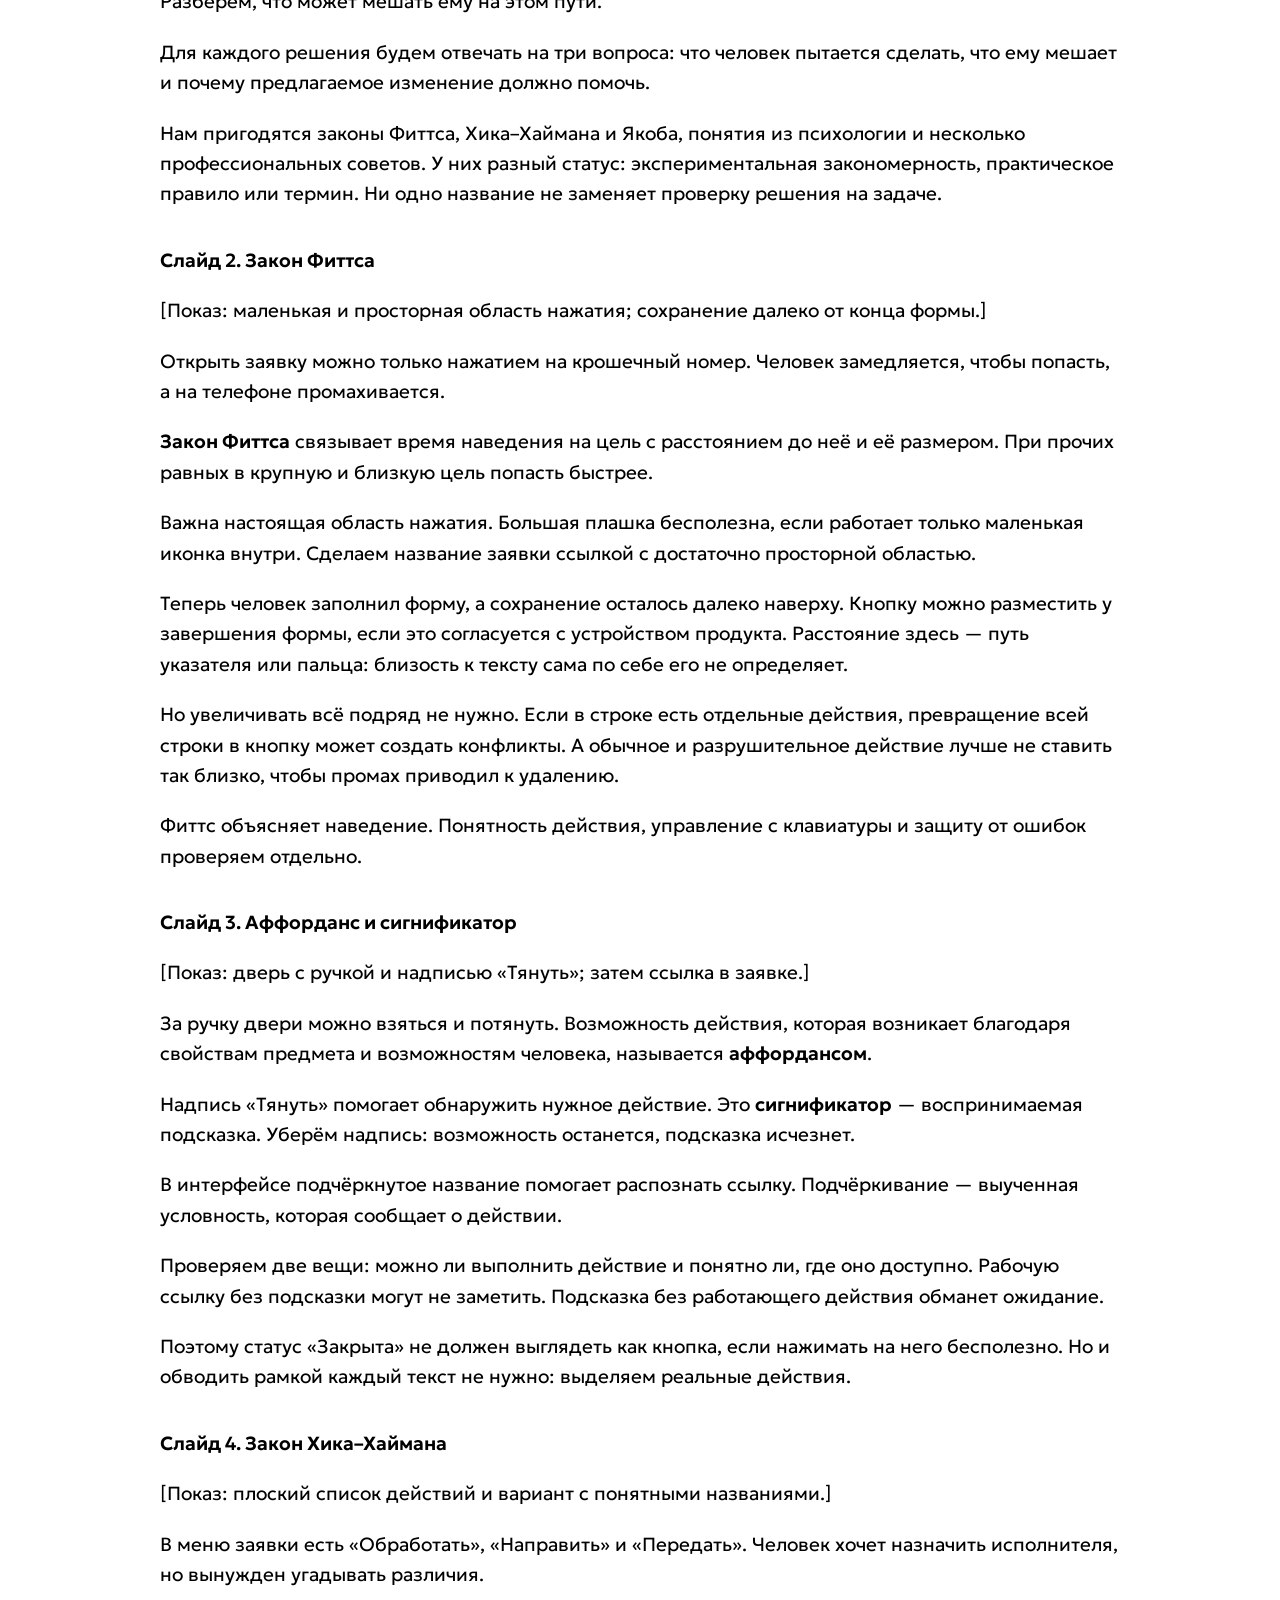
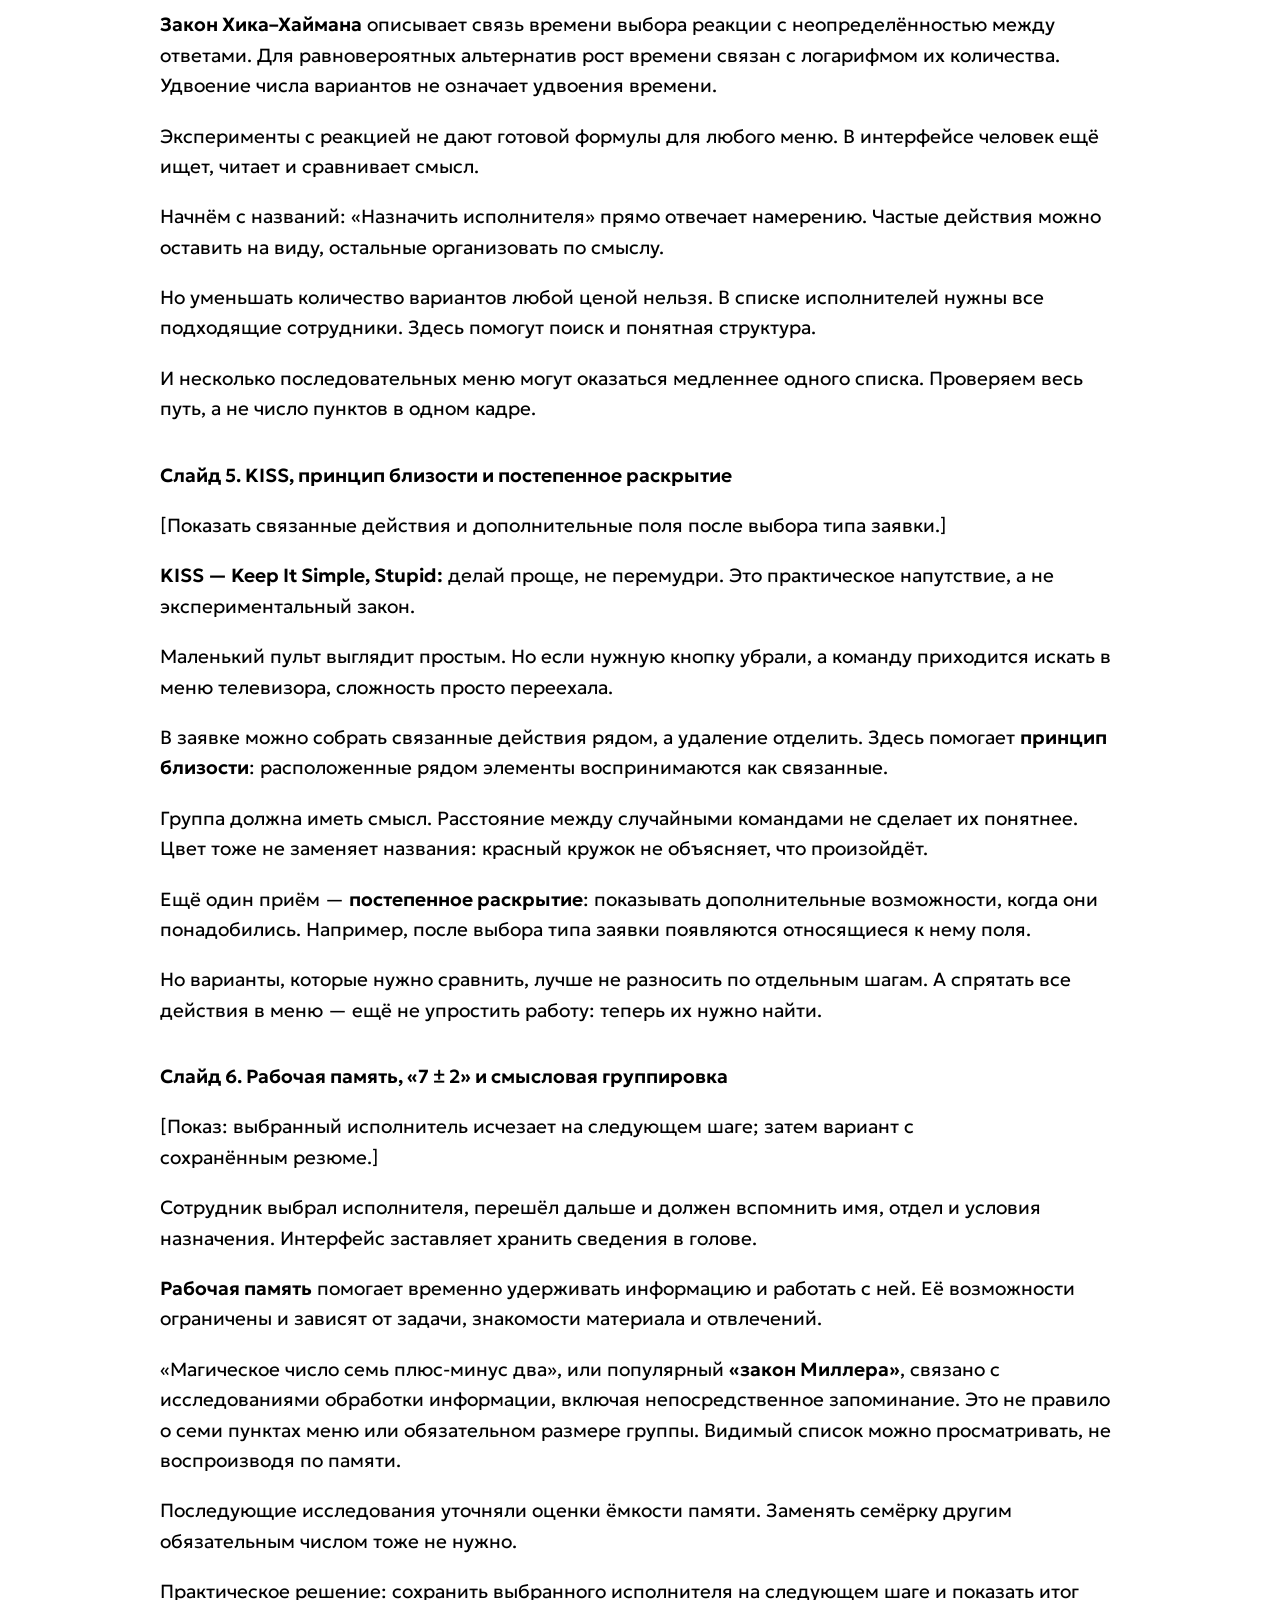
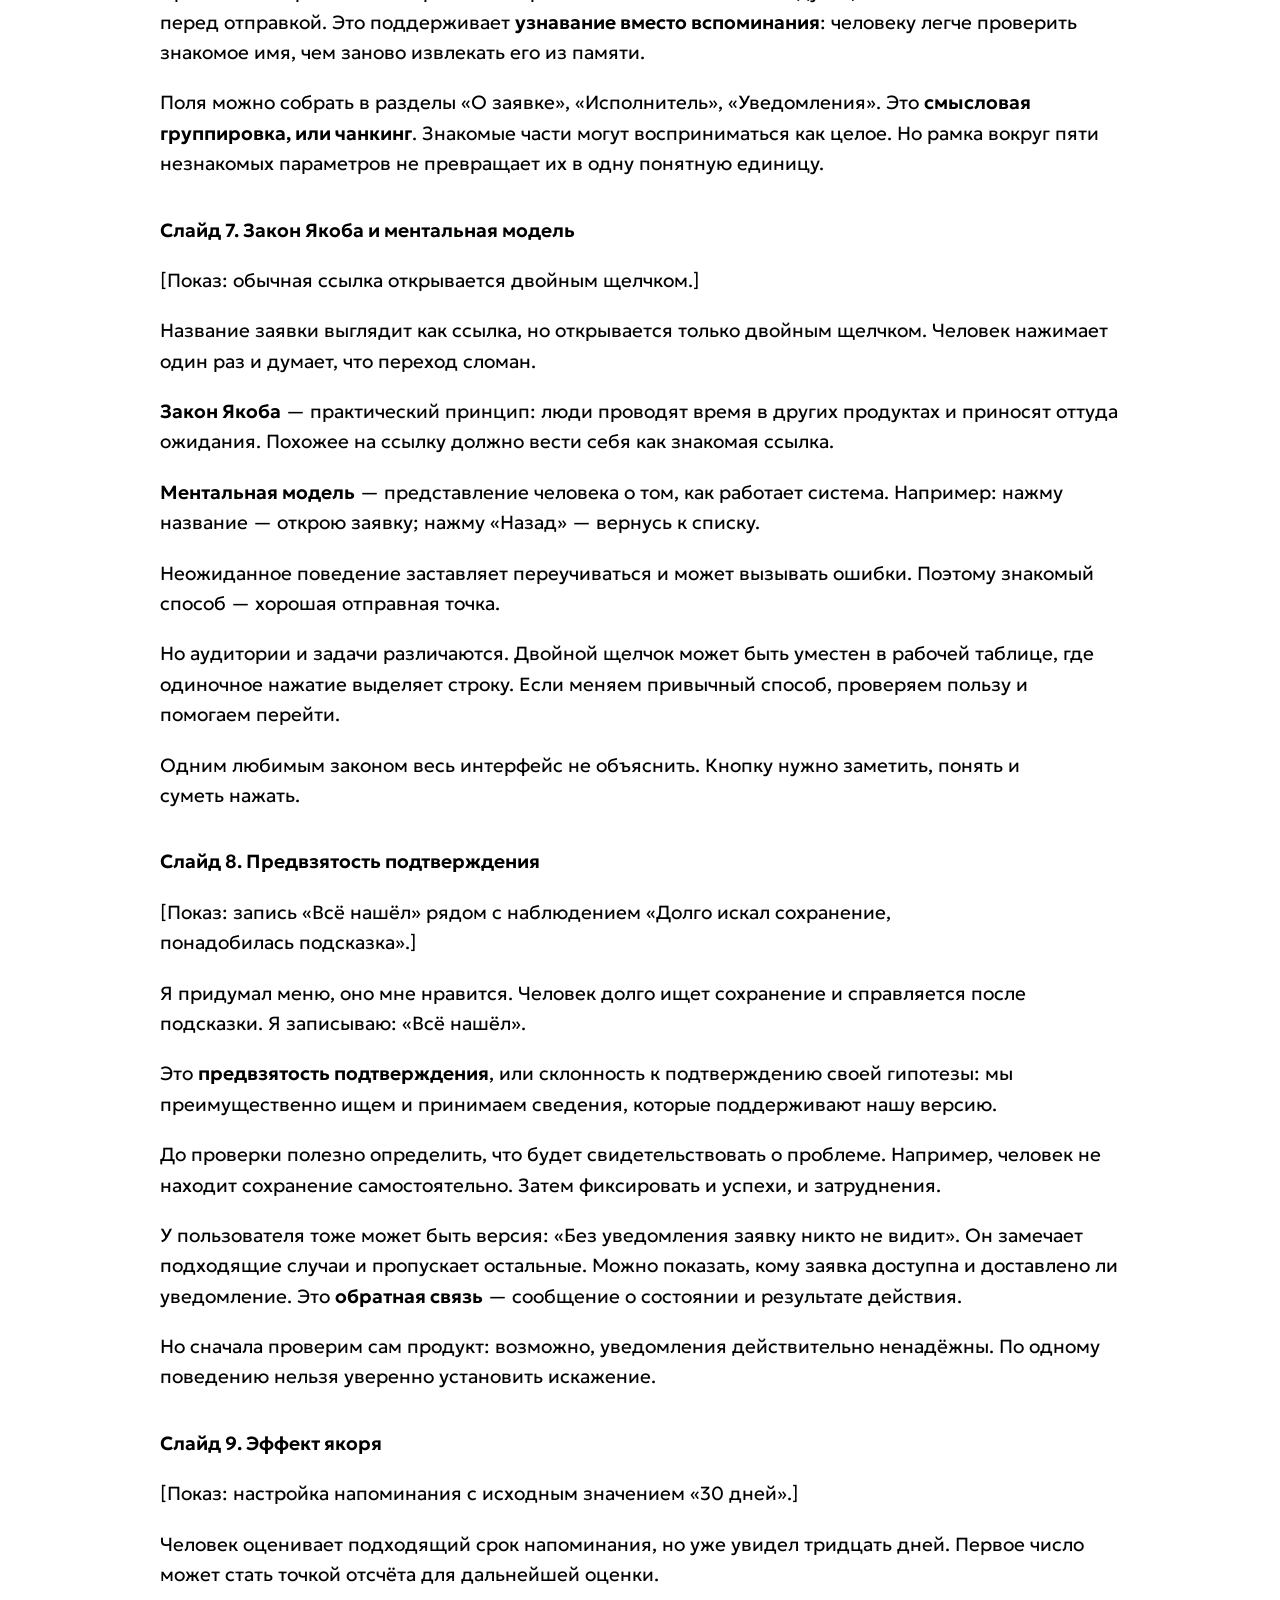
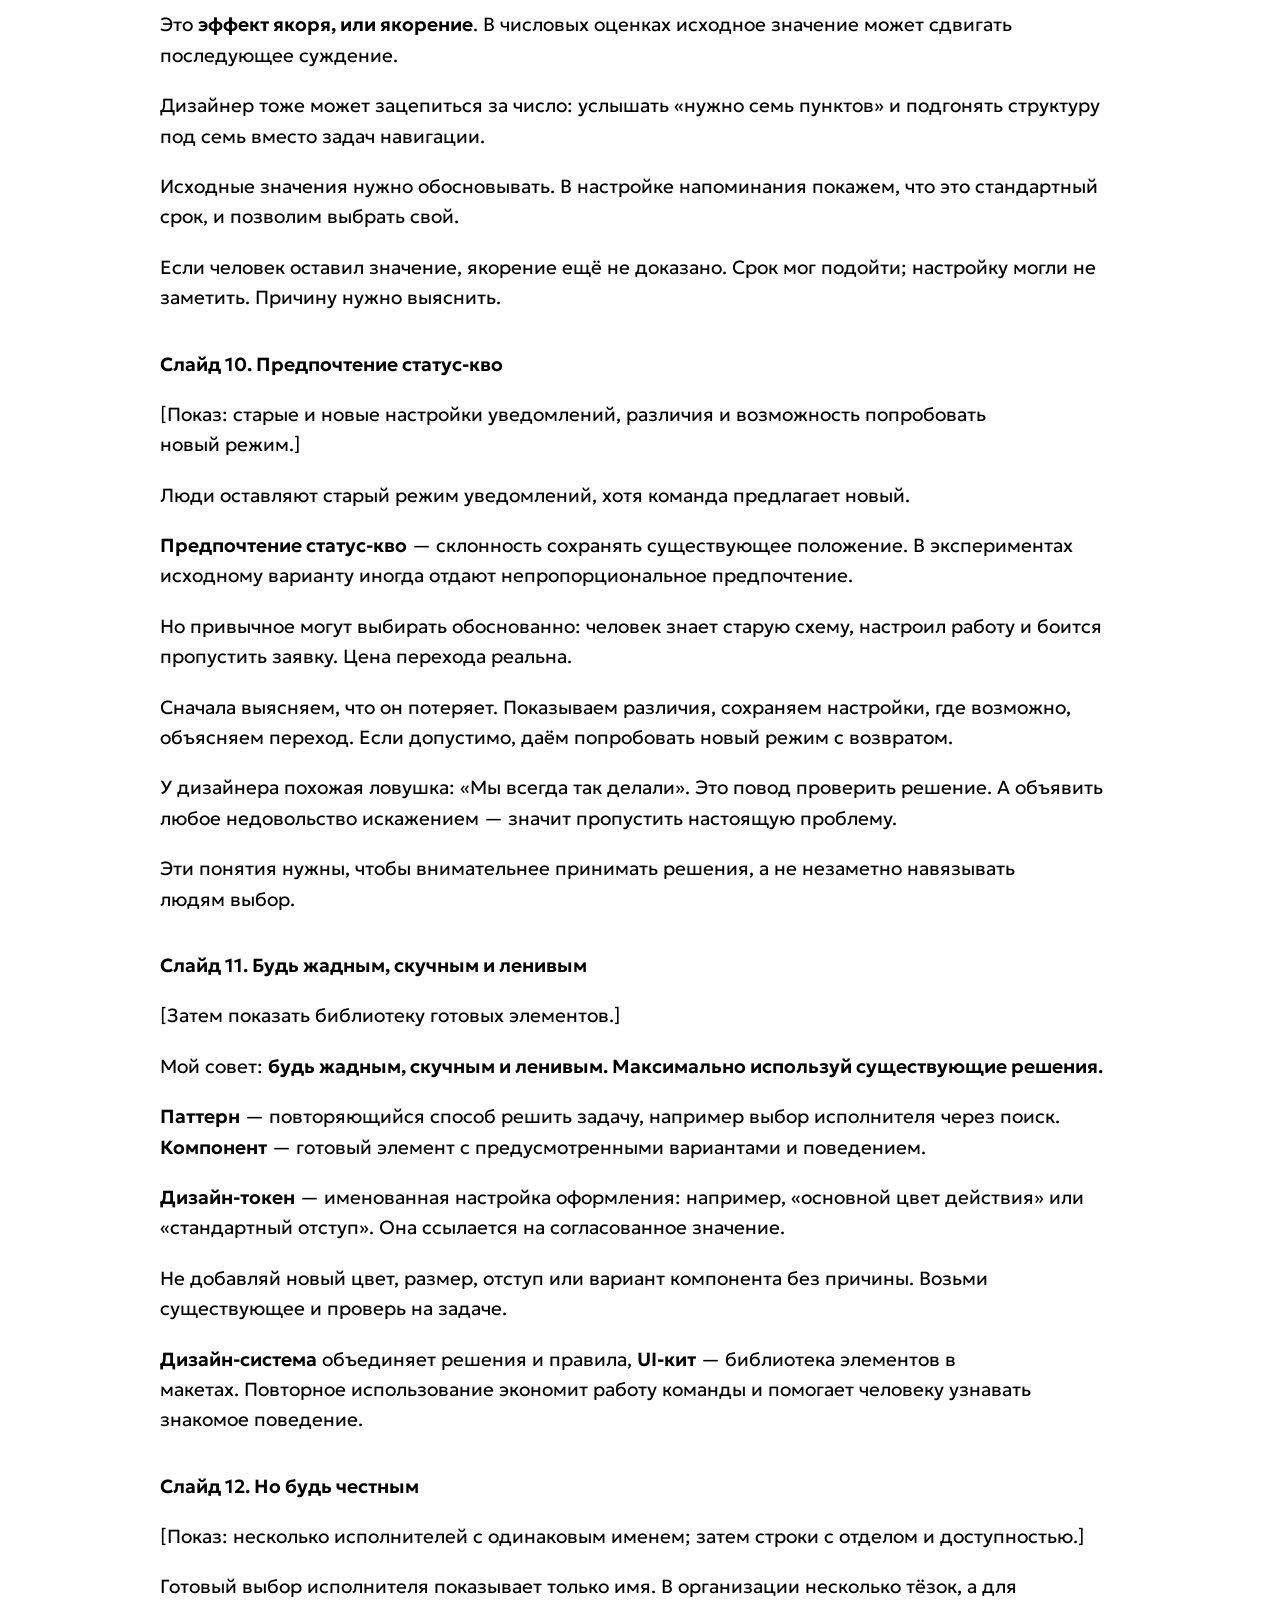
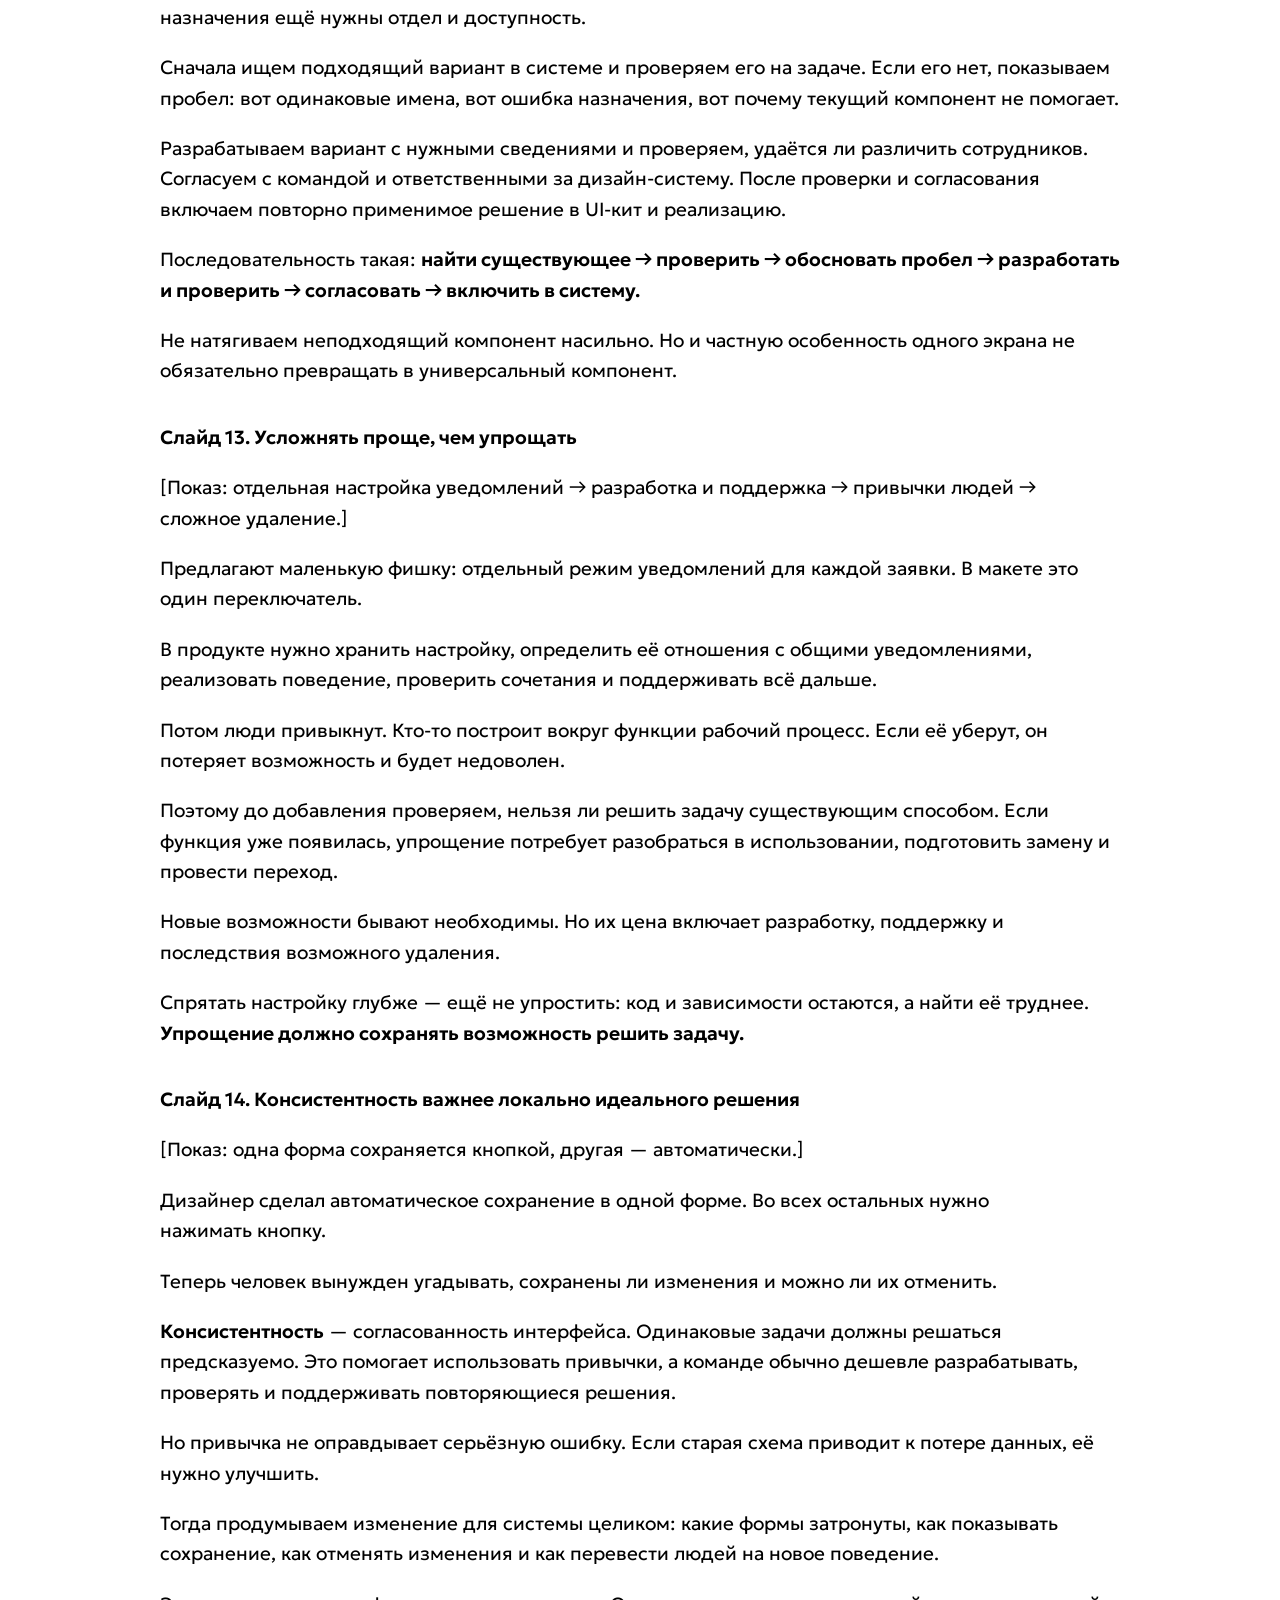
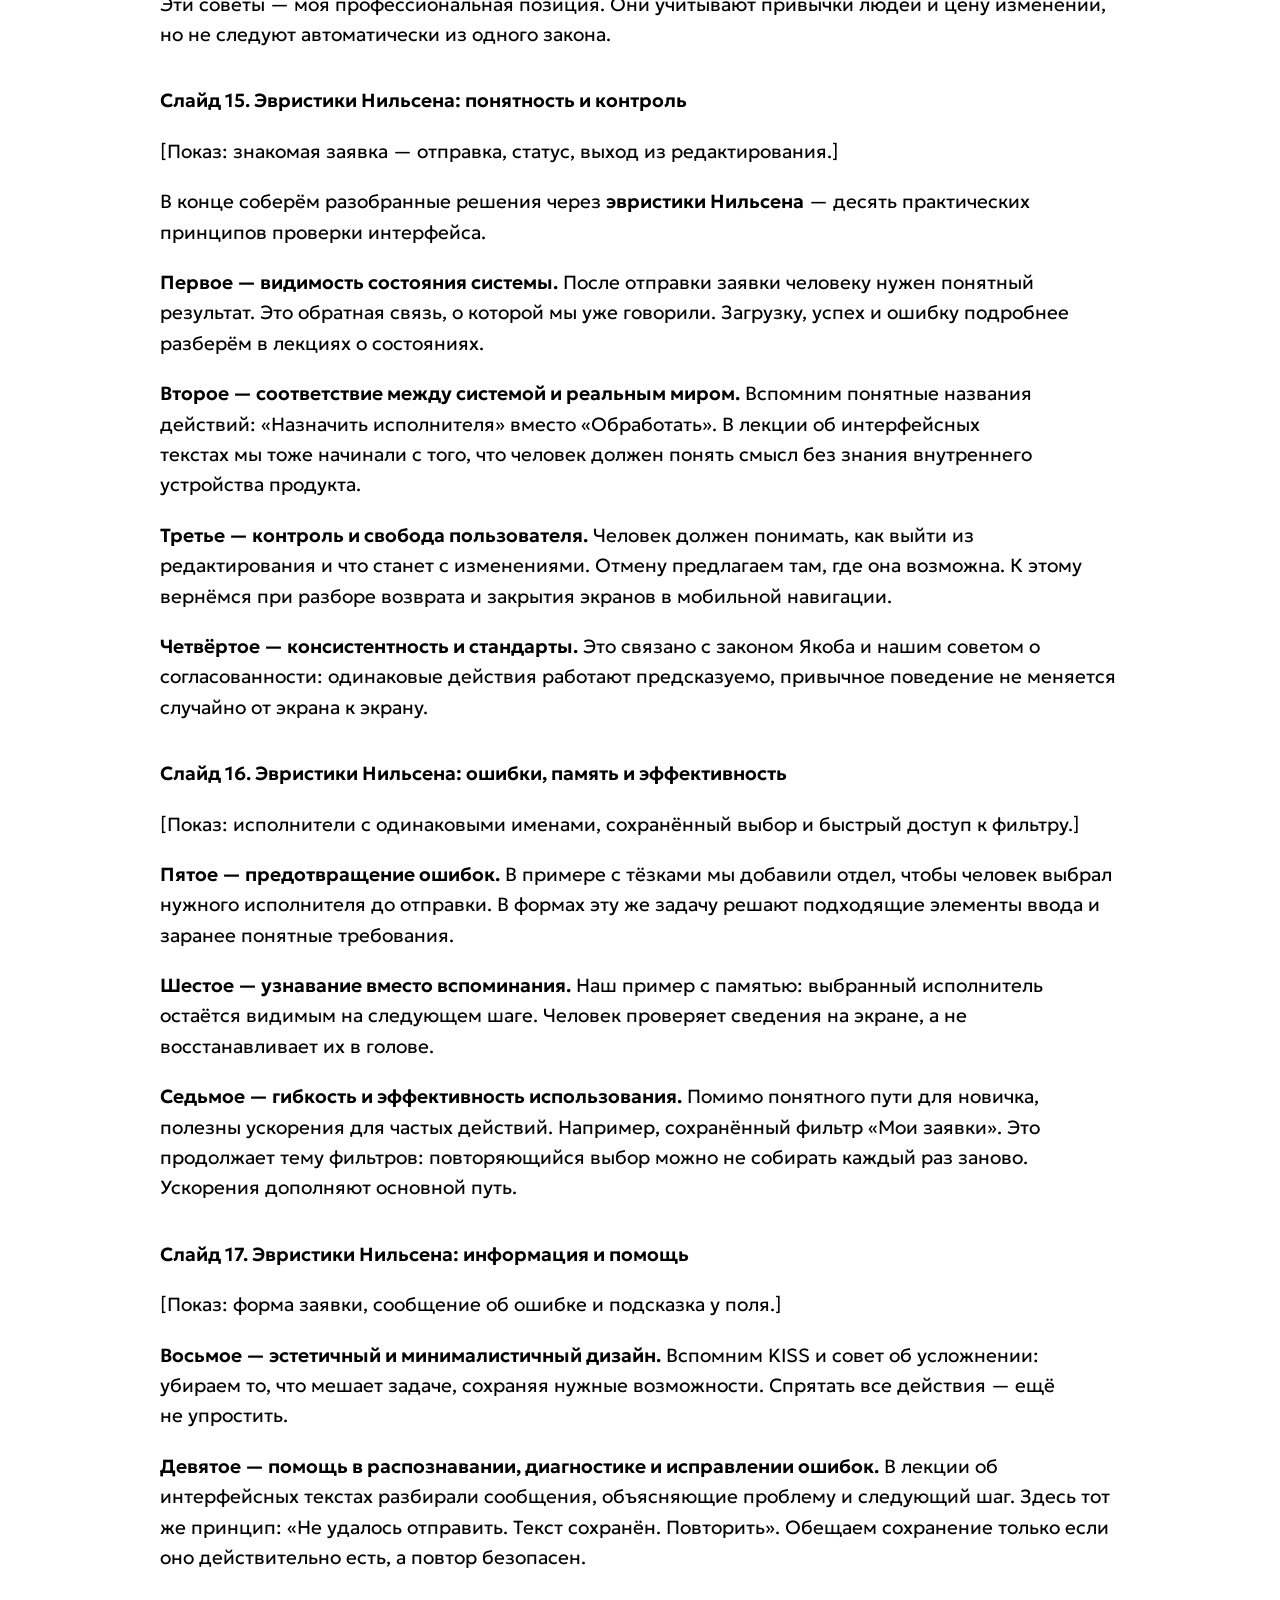
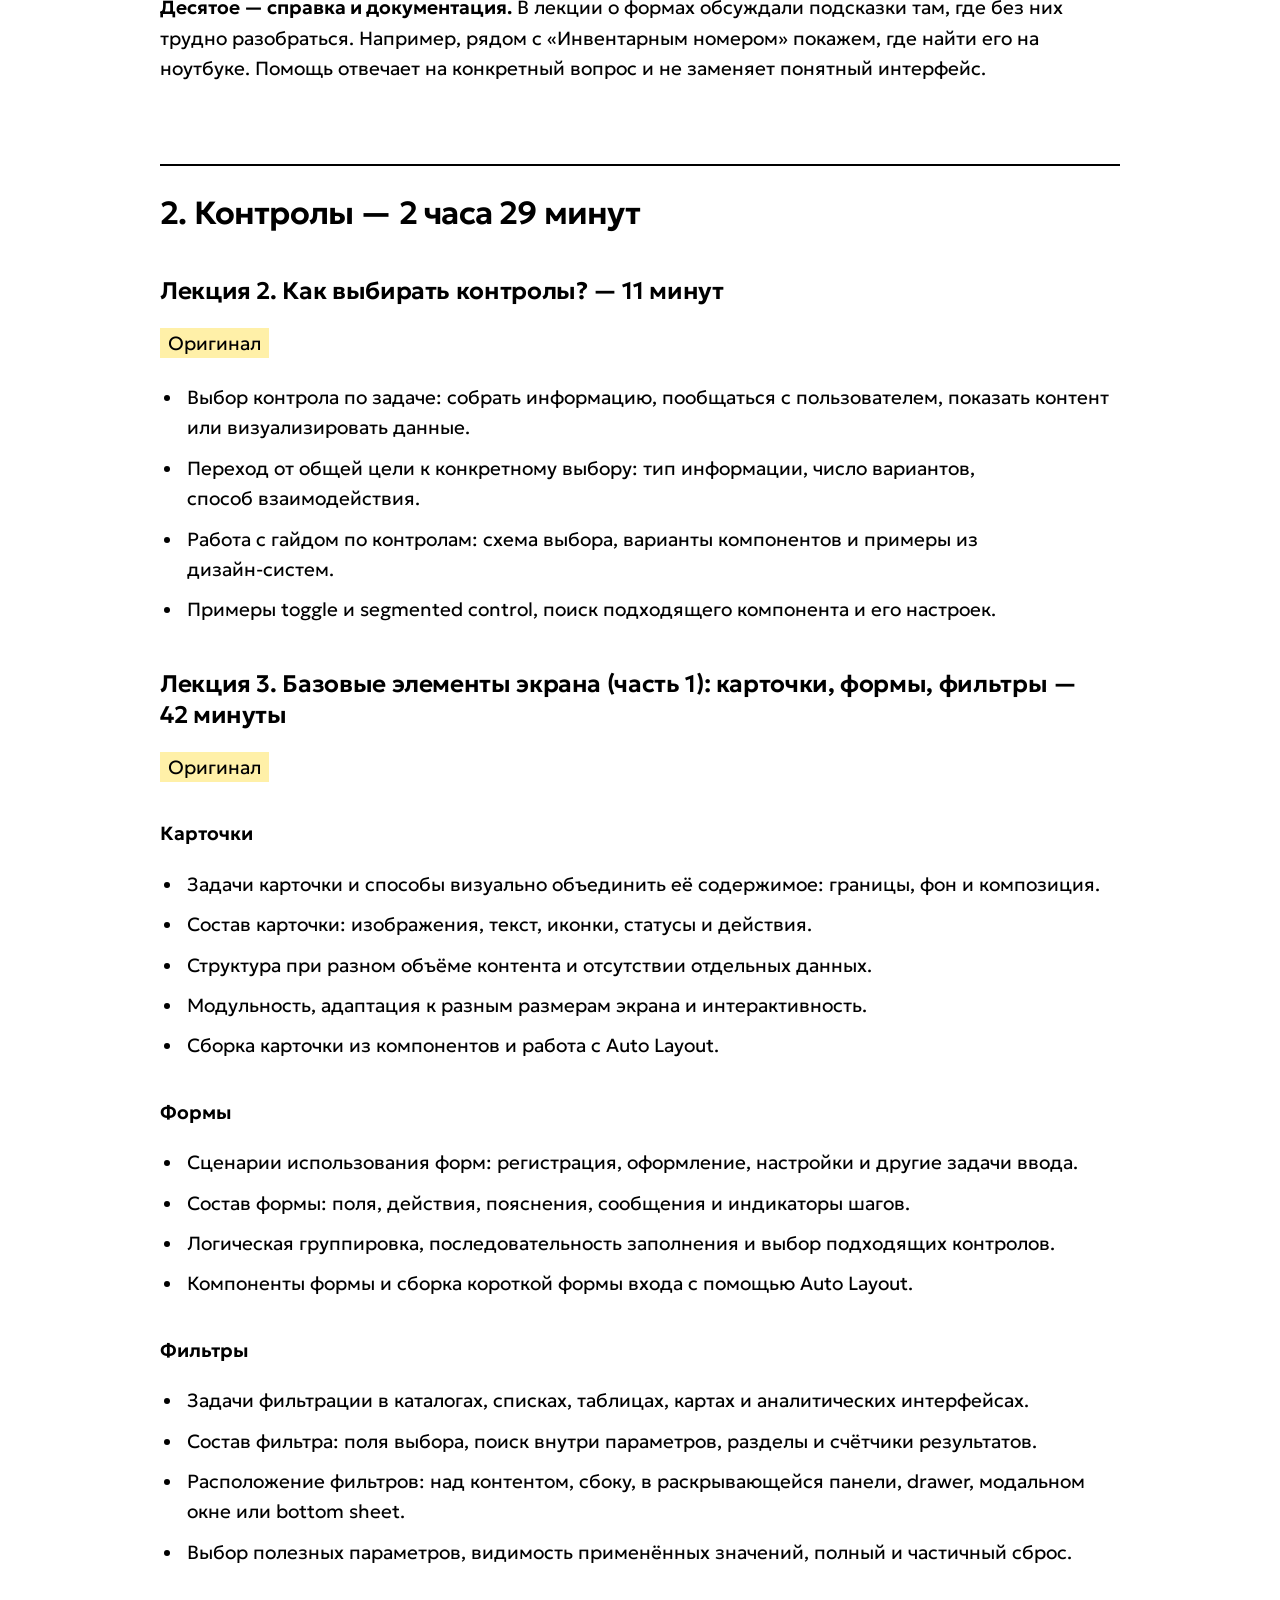
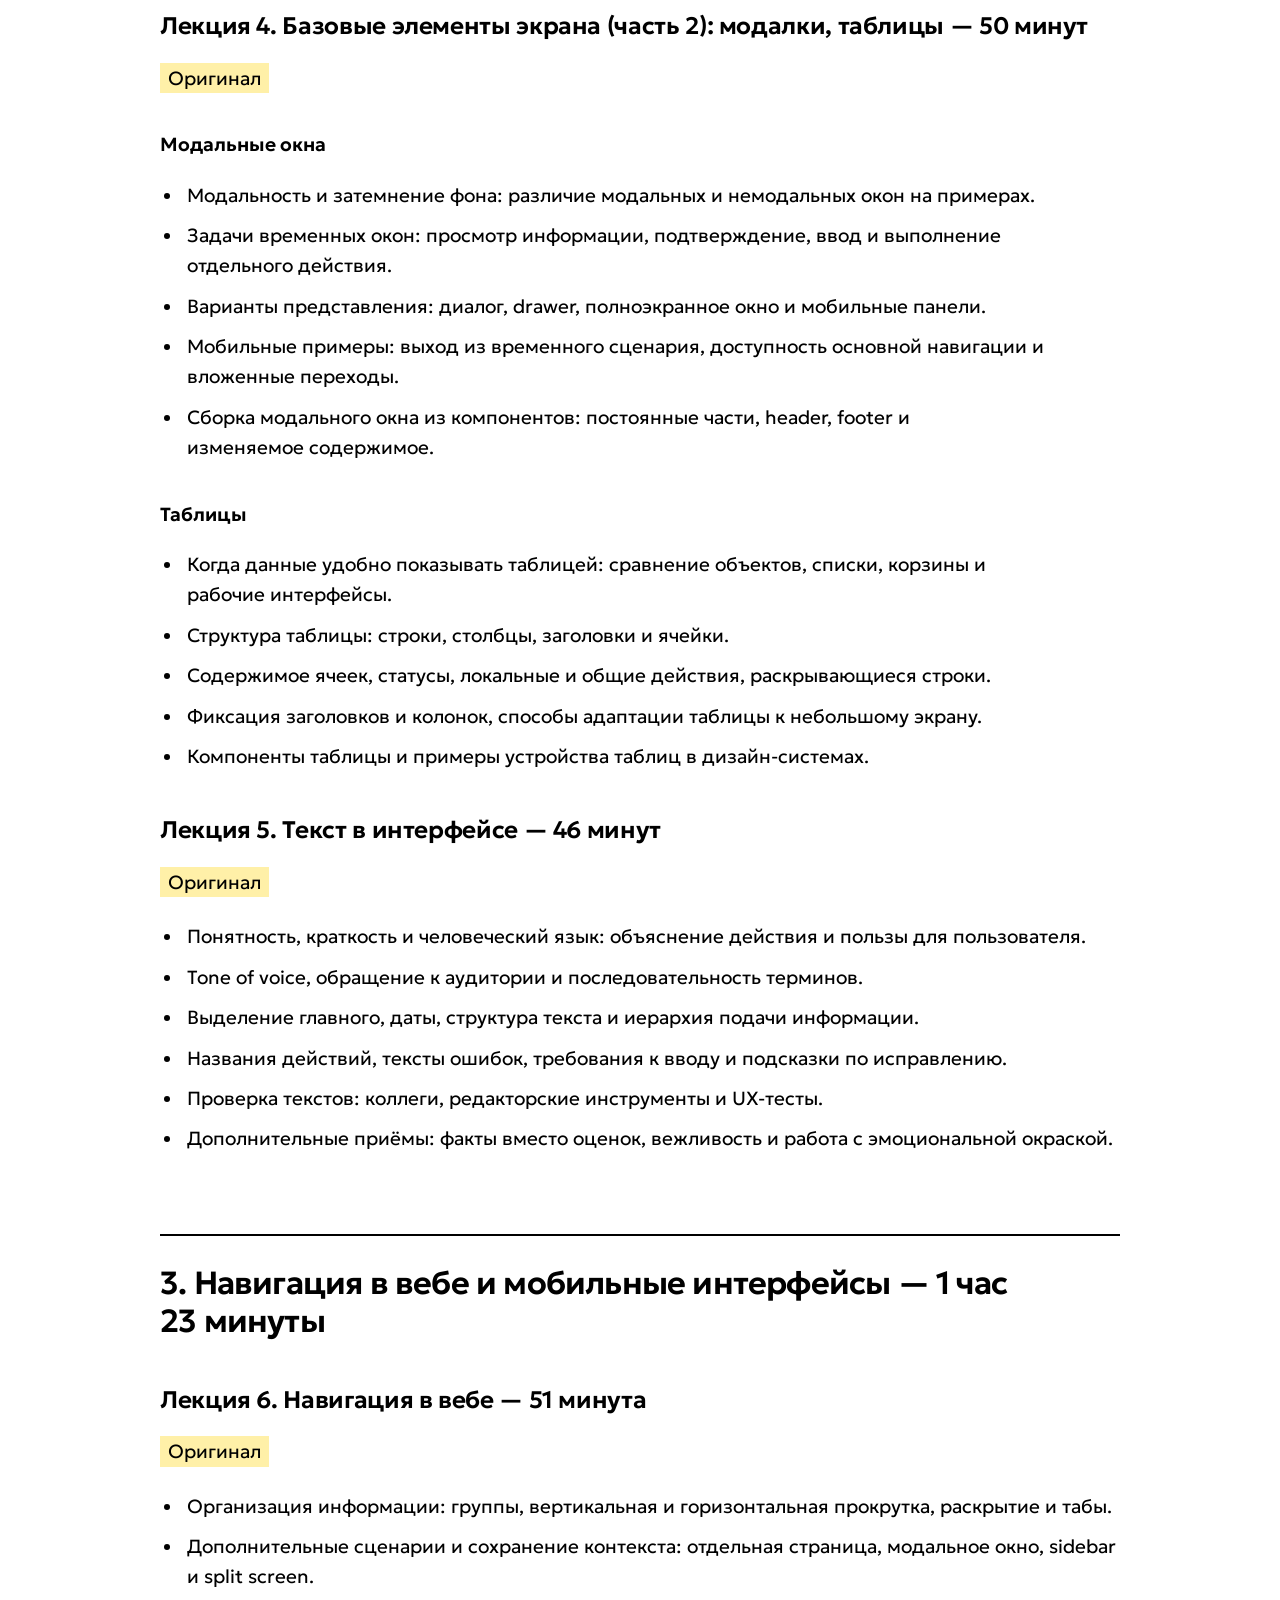
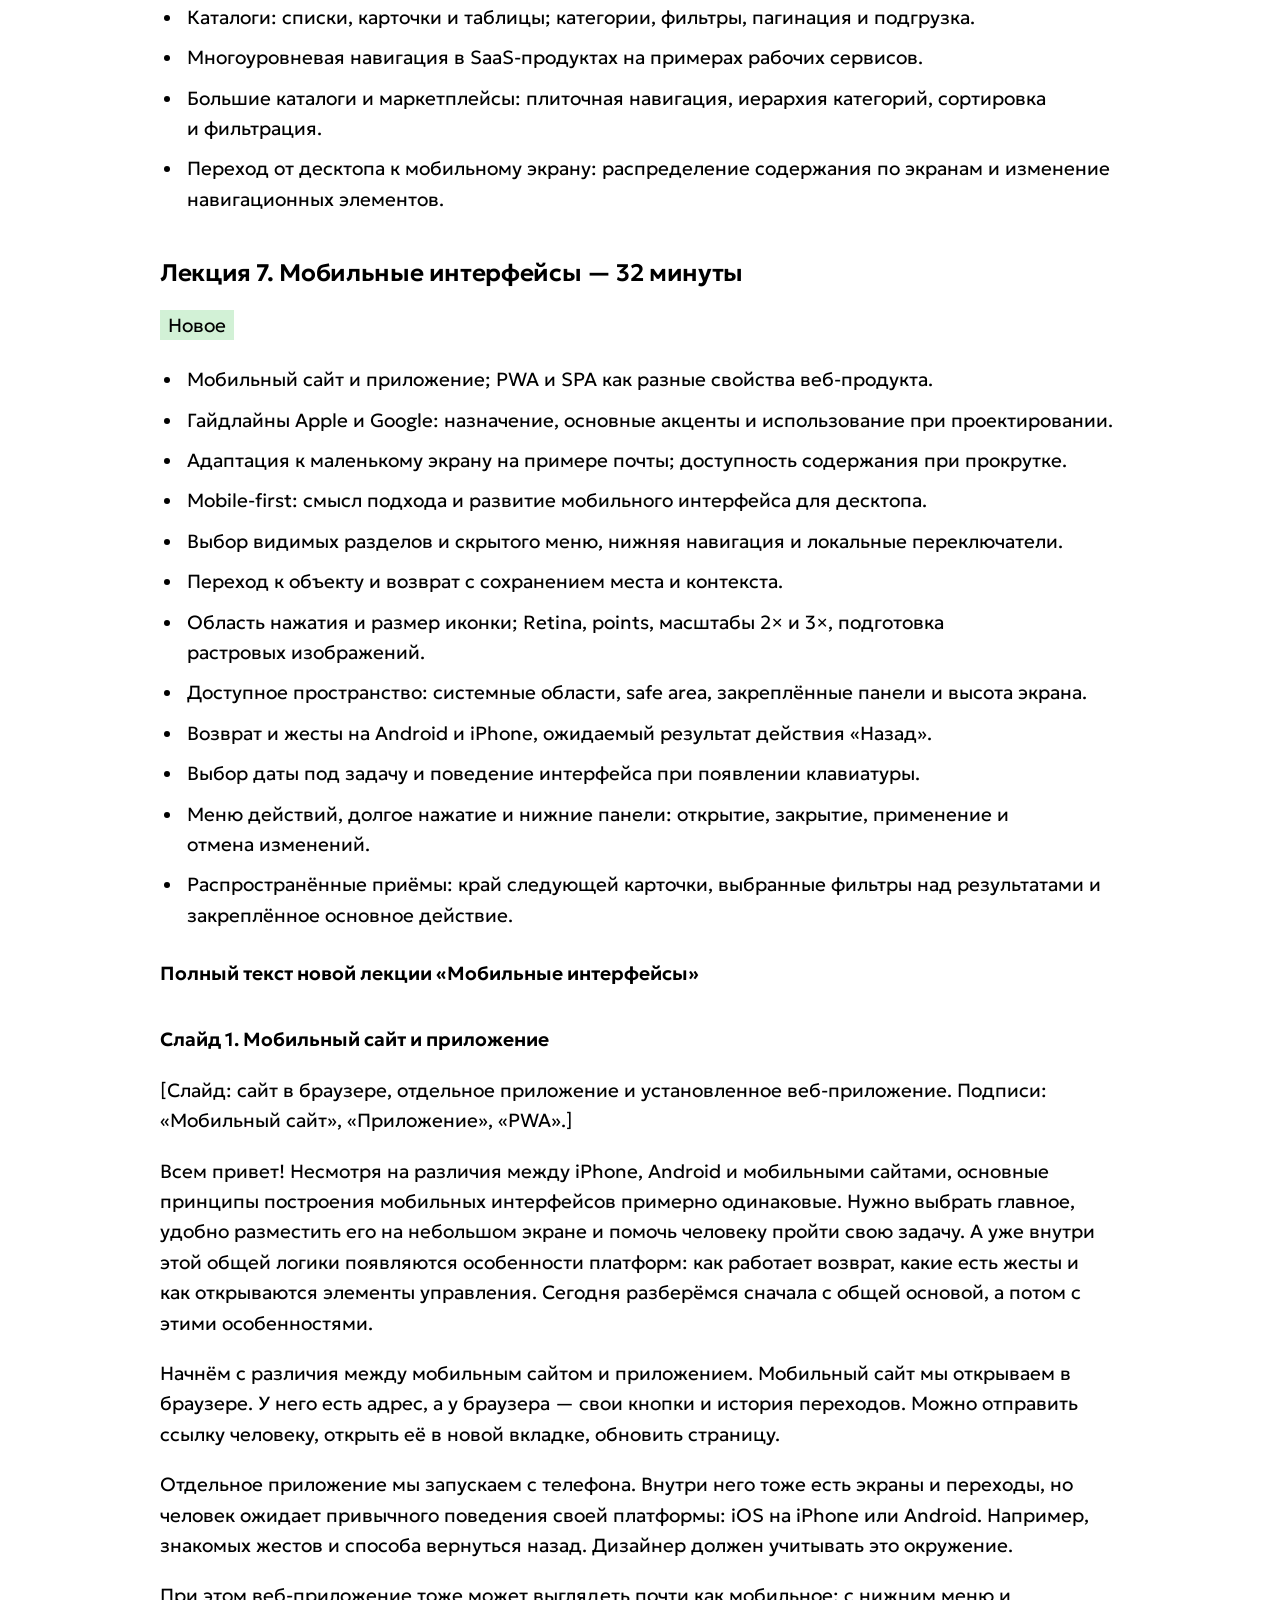
==== commit b315f385: "Slightly reduce type scale and lighten reading text to weight 350" ====
--- a/just-enough/index.html
+++ b/just-enough/index.html
@@ -1,7 +1,7 @@
 <!doctype html>
 <html lang="ru"><head><meta charset="utf-8"><meta name="viewport" content="width=device-width, initial-scale=1">
 <title>Базовый минимум · UX-курс</title><meta name="description" content="Программа UX-курса: Базовый минимум и Роскошный максимум. Темы, длительность и материалы лекций.">
-<link rel="stylesheet" href="../style.css?v=754b0cda23a6"><meta name="theme-color" content="#ffffff"></head>
+<link rel="stylesheet" href="../style.css?v=8dd2e62f5b3a"><meta name="theme-color" content="#ffffff"></head>
 <body><a class="skip" href="#main">Перейти к материалу</a>
 <header><a href="../">UX-курс</a><nav aria-label="Варианты курса"><a href="../just-enough/" aria-current="page">Базовый минимум</a><a href="../royal-package/">Роскошный максимум</a></nav></header>
 <main id="main"><h1>Базовый минимум</h1><article><p>Черновик для обсуждения. Существующие лекции представлены кратким обзором, две новые — полным текстом: «Базовые принципы построения интерфейсов» и «Мобильные интерфейсы».</p>
--- a/style.css
+++ b/style.css
@@ -1,10 +1,10 @@
-@import url('https://fonts.googleapis.com/css2?family=Geologica:wght@400;600&display=swap');
+@import url('https://fonts.googleapis.com/css2?family=Geologica:wght@350;400;600&display=swap');
 
 :root {
-  --title: 600 3rem/1.12 'Geologica', sans-serif;
-  --block: 600 2.125rem/1.2 'Geologica', sans-serif;
-  --lecture: 600 1.5625rem/1.32 'Geologica', sans-serif;
-  --body: 400 1.25rem/1.6 'Geologica', sans-serif;
+  --title: 600 2.75rem/1.12 'Geologica', sans-serif;
+  --block: 600 2rem/1.2 'Geologica', sans-serif;
+  --lecture: 600 1.5rem/1.32 'Geologica', sans-serif;
+  --body: 350 1.1875rem/1.6 'Geologica', sans-serif;
 }
 * { box-sizing: border-box; }
 html { scroll-padding-top: 32px; }
@@ -17,7 +17,7 @@
 header, main, footer { width: calc(100% - 64px); max-width: 1120px; margin-inline: auto; }
 header { display: flex; justify-content: space-between; align-items: baseline; gap: 24px; padding-block: 28px; margin-bottom: 64px; border-bottom: 1px solid #000; }
 header nav { display: flex; flex-wrap: wrap; gap: 8px 28px; }
-main { max-width: 48em; }
+main { max-width: 60rem; }
 main.home { max-width: 1120px; padding-top: 64px; }
 h1, h2, h3, h4 { text-wrap: pretty; }
 h1 { font: var(--title); letter-spacing: -.02em; margin: 0 0 40px; }
@@ -54,7 +54,7 @@
 @media(max-width: 700px) {
   body { padding-bottom: 64px; }
   main.home { padding-top: 36px; }
-  :root { --body: 400 1.25rem/1.55 'Geologica', sans-serif; }
+  :root { --body: 350 1.1875rem/1.55 'Geologica', sans-serif; }
   header, main, footer { width: calc(100% - 40px); }
   header { display: block; margin-bottom: 44px; padding-block: 20px; }
   header nav { margin-top: 16px; gap: 8px 20px; }
